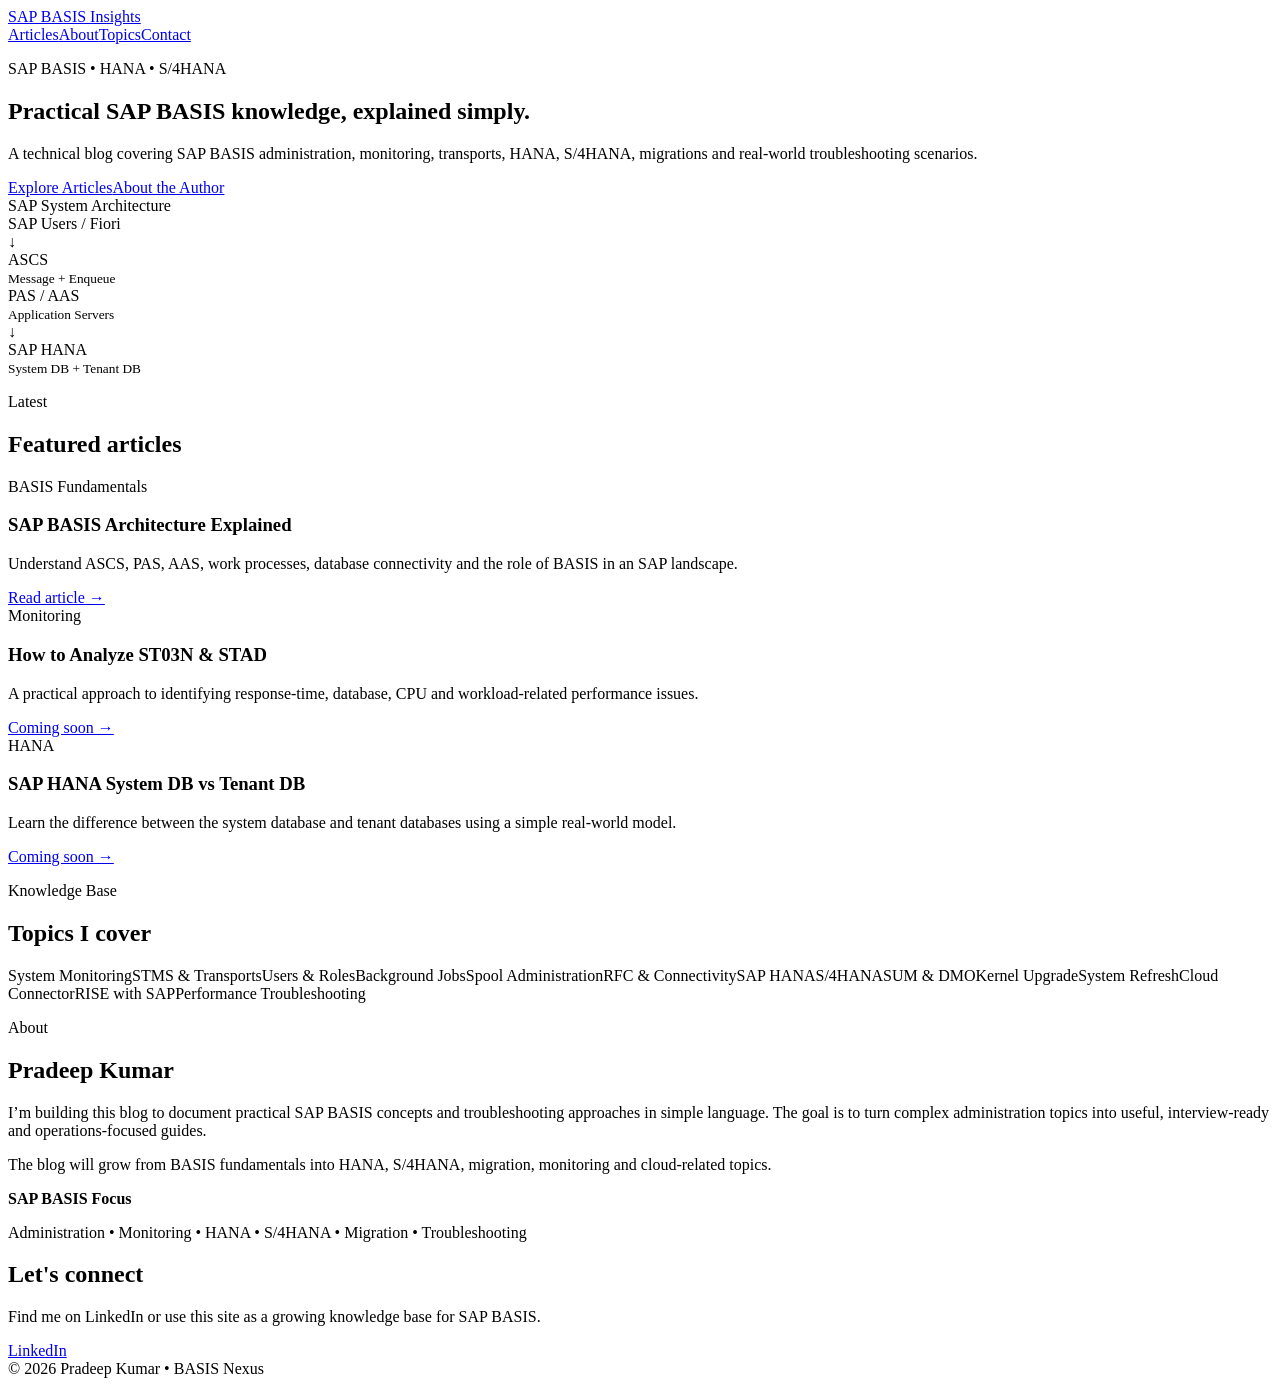
==== index.html @ 3a3b1899 "Add files via upload" ====
<!DOCTYPE html>
<html lang="en">
<head>
<meta charset="UTF-8">
<meta name="viewport" content="width=device-width, initial-scale=1.0">
<title>BASIS Nexus | Pradeep Kumar</title>
<meta name="description" content="Practical SAP BASIS, HANA and S/4HANA administration guides, troubleshooting notes and interview-focused technical articles by Pradeep Kumar.">
<link rel="stylesheet" href="assets/style.css">
</head>
<body>
<header class="nav">
  <div class="container nav-inner">
    <a class="brand" href="index.html">SAP BASIS <span>Insights</span></a>
    <nav><a href="#articles">Articles</a><a href="#about">About</a><a href="#topics">Topics</a><a href="#contact">Contact</a></nav>
  </div>
</header>

<main>
<section class="hero">
  <div class="container hero-grid">
    <div>
      <p class="eyebrow">SAP BASIS • HANA • S/4HANA</p>
      <h1>Practical SAP BASIS knowledge, explained simply.</h1>
      <p class="lead">A technical blog covering SAP BASIS administration, monitoring, transports, HANA, S/4HANA, migrations and real-world troubleshooting scenarios.</p>
      <div class="buttons"><a class="button primary" href="#articles">Explore Articles</a><a class="button secondary" href="#about">About the Author</a></div>
    </div>
    <div class="architecture-card">
      <div class="card-title">SAP System Architecture</div>
      <div class="node">SAP Users / Fiori</div><div class="arrow">↓</div>
      <div class="row"><div class="node">ASCS<br><small>Message + Enqueue</small></div><div class="node">PAS / AAS<br><small>Application Servers</small></div></div>
      <div class="arrow">↓</div><div class="node accent">SAP HANA<br><small>System DB + Tenant DB</small></div>
    </div>
  </div>
</section>

<section id="articles" class="section">
<div class="container"><p class="eyebrow">Latest</p><h2>Featured articles</h2>
<div class="cards">
<article class="article-card"><span class="tag">BASIS Fundamentals</span><h3>SAP BASIS Architecture Explained</h3><p>Understand ASCS, PAS, AAS, work processes, database connectivity and the role of BASIS in an SAP landscape.</p><a href="articles/sap-basis-architecture.html">Read article →</a></article>
<article class="article-card"><span class="tag">Monitoring</span><h3>How to Analyze ST03N & STAD</h3><p>A practical approach to identifying response-time, database, CPU and workload-related performance issues.</p><a href="#">Coming soon →</a></article>
<article class="article-card"><span class="tag">HANA</span><h3>SAP HANA System DB vs Tenant DB</h3><p>Learn the difference between the system database and tenant databases using a simple real-world model.</p><a href="#">Coming soon →</a></article>
</div></div>
</section>

<section id="topics" class="section muted"><div class="container"><p class="eyebrow">Knowledge Base</p><h2>Topics I cover</h2><div class="topics"><span>System Monitoring</span><span>STMS & Transports</span><span>Users & Roles</span><span>Background Jobs</span><span>Spool Administration</span><span>RFC & Connectivity</span><span>SAP HANA</span><span>S/4HANA</span><span>SUM & DMO</span><span>Kernel Upgrade</span><span>System Refresh</span><span>Cloud Connector</span><span>RISE with SAP</span><span>Performance Troubleshooting</span></div></div></section>

<section id="about" class="section"><div class="container about"><div><p class="eyebrow">About</p><h2>Pradeep Kumar</h2><p>I’m building this blog to document practical SAP BASIS concepts and troubleshooting approaches in simple language. The goal is to turn complex administration topics into useful, interview-ready and operations-focused guides.</p><p>The blog will grow from BASIS fundamentals into HANA, S/4HANA, migration, monitoring and cloud-related topics.</p></div><div class="profile-box"><strong>SAP BASIS Focus</strong><p>Administration • Monitoring • HANA • S/4HANA • Migration • Troubleshooting</p></div></div></section>

<section id="contact" class="section contact"><div class="container"><h2>Let's connect</h2><p>Find me on LinkedIn or use this site as a growing knowledge base for SAP BASIS.</p><a class="button primary" href="https://www.linkedin.com/" target="_blank">LinkedIn</a></div></section>
</main>
<footer><div class="container">© 2026 Pradeep Kumar • BASIS Nexus</div></footer>
</body></html>
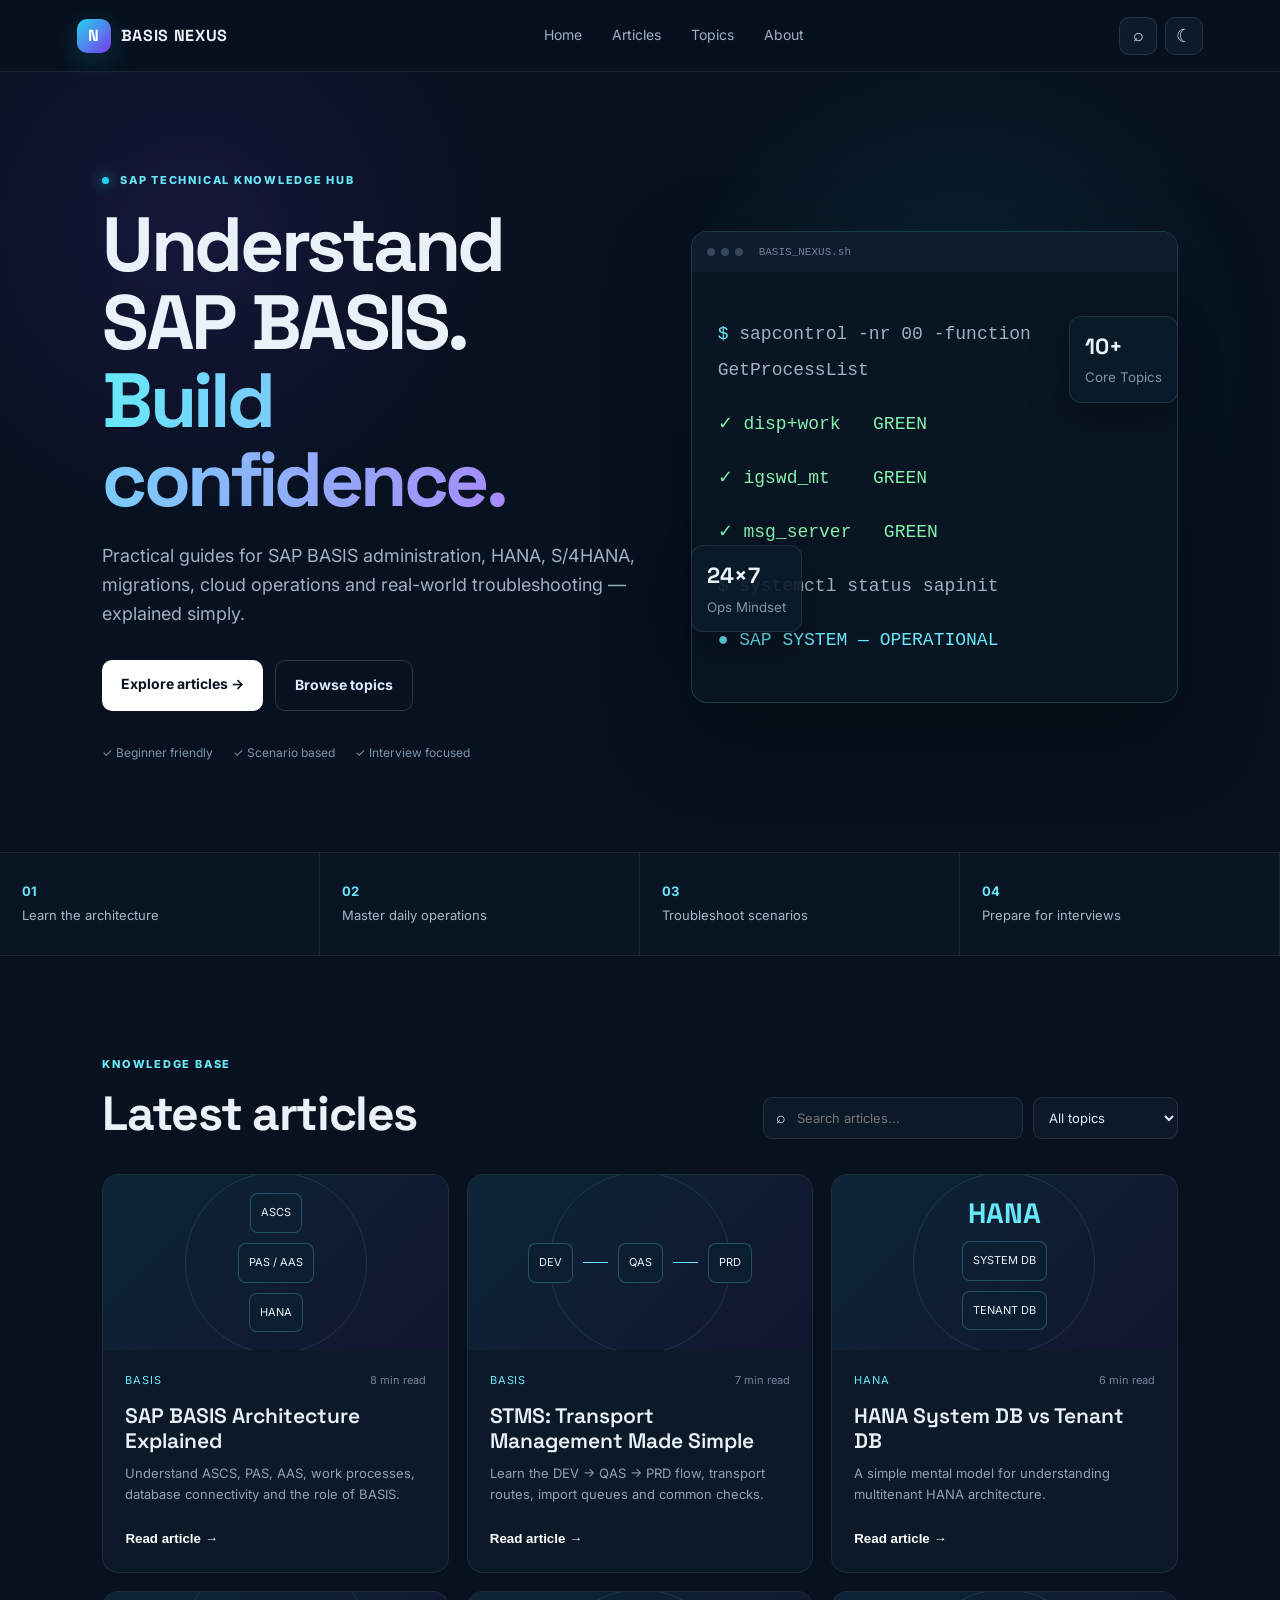
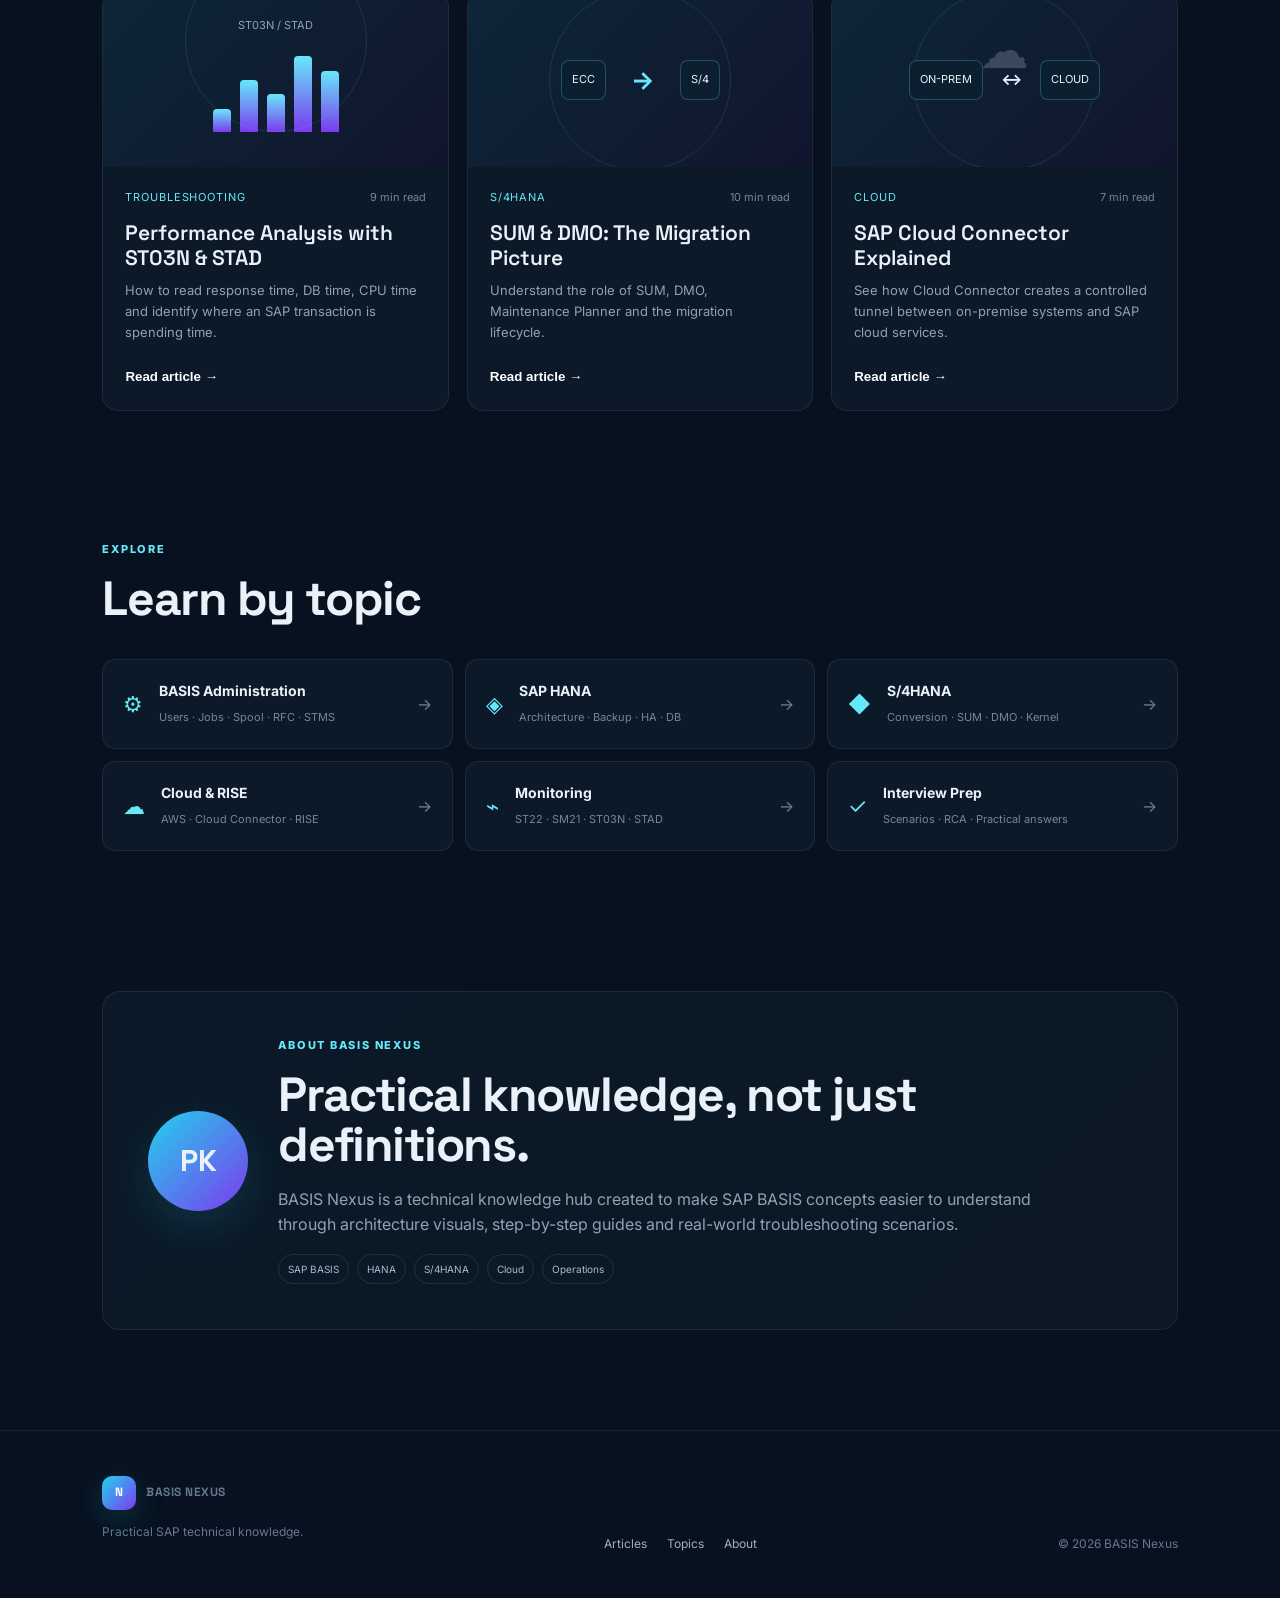
==== commit 4642683d: "Add files via upload" ====
--- a/index.html
+++ b/index.html
@@ -3,50 +3,128 @@
 <head>
 <meta charset="UTF-8">
 <meta name="viewport" content="width=device-width, initial-scale=1.0">
-<title>BASIS Nexus | Pradeep Kumar</title>
-<meta name="description" content="Practical SAP BASIS, HANA and S/4HANA administration guides, troubleshooting notes and interview-focused technical articles by Pradeep Kumar.">
-<link rel="stylesheet" href="assets/style.css">
+<meta name="description" content="BASIS Nexus — practical SAP BASIS, HANA, S/4HANA, cloud and technical operations knowledge.">
+<title>BASIS Nexus | SAP BASIS Knowledge Hub</title>
+<link rel="preconnect" href="https://fonts.googleapis.com">
+<link rel="preconnect" href="https://fonts.gstatic.com" crossorigin>
+<link href="https://fonts.googleapis.com/css2?family=Inter:wght@400;500;600;700;800&family=Space+Grotesk:wght@500;600;700&display=swap" rel="stylesheet">
+<link rel="stylesheet" href="style.css">
 </head>
 <body>
-<header class="nav">
-  <div class="container nav-inner">
-    <a class="brand" href="index.html">SAP BASIS <span>Insights</span></a>
-    <nav><a href="#articles">Articles</a><a href="#about">About</a><a href="#topics">Topics</a><a href="#contact">Contact</a></nav>
+<div class="progress" id="progress"></div>
+
+<header class="topbar">
+  <a class="brand" href="#home"><span class="brand-mark">N</span><span>BASIS <b>NEXUS</b></span></a>
+  <nav id="nav">
+    <a href="#home">Home</a><a href="#articles">Articles</a><a href="#topics">Topics</a><a href="#about">About</a>
+  </nav>
+  <div class="header-actions">
+    <button class="icon-btn" id="searchBtn" aria-label="Search">⌕</button>
+    <button class="icon-btn" id="themeBtn" aria-label="Toggle theme">☾</button>
+    <button class="menu-btn" id="menuBtn">☰</button>
   </div>
 </header>
 
-<main>
+<main id="home">
 <section class="hero">
-  <div class="container hero-grid">
-    <div>
-      <p class="eyebrow">SAP BASIS • HANA • S/4HANA</p>
-      <h1>Practical SAP BASIS knowledge, explained simply.</h1>
-      <p class="lead">A technical blog covering SAP BASIS administration, monitoring, transports, HANA, S/4HANA, migrations and real-world troubleshooting scenarios.</p>
-      <div class="buttons"><a class="button primary" href="#articles">Explore Articles</a><a class="button secondary" href="#about">About the Author</a></div>
+  <div class="hero-copy">
+    <div class="eyebrow"><span class="pulse"></span> SAP Technical Knowledge Hub</div>
+    <h1>Understand SAP BASIS.<br><span>Build confidence.</span></h1>
+    <p>Practical guides for SAP BASIS administration, HANA, S/4HANA, migrations, cloud operations and real-world troubleshooting — explained simply.</p>
+    <div class="hero-actions">
+      <a class="btn primary" href="#articles">Explore articles <span>→</span></a>
+      <a class="btn ghost" href="#topics">Browse topics</a>
     </div>
-    <div class="architecture-card">
-      <div class="card-title">SAP System Architecture</div>
-      <div class="node">SAP Users / Fiori</div><div class="arrow">↓</div>
-      <div class="row"><div class="node">ASCS<br><small>Message + Enqueue</small></div><div class="node">PAS / AAS<br><small>Application Servers</small></div></div>
-      <div class="arrow">↓</div><div class="node accent">SAP HANA<br><small>System DB + Tenant DB</small></div>
+    <div class="trust-row"><span>✓ Beginner friendly</span><span>✓ Scenario based</span><span>✓ Interview focused</span></div>
+  </div>
+  <div class="hero-visual">
+    <div class="orb"></div>
+    <div class="terminal">
+      <div class="terminal-top"><span></span><span></span><span></span><label>BASIS_NEXUS.sh</label></div>
+      <div class="terminal-body">
+        <p><i>$</i> sapcontrol -nr 00 -function GetProcessList</p>
+        <p class="ok">✓ disp+work &nbsp; GREEN</p>
+        <p class="ok">✓ igswd_mt &nbsp;&nbsp; GREEN</p>
+        <p class="ok">✓ msg_server &nbsp; GREEN</p>
+        <p><i>$</i> systemctl status sapinit</p>
+        <p class="cyan">● SAP SYSTEM — OPERATIONAL</p>
+      </div>
     </div>
+    <div class="float-card fc1"><b>10+</b><small>Core Topics</small></div>
+    <div class="float-card fc2"><b>24×7</b><small>Ops Mindset</small></div>
   </div>
 </section>
 
-<section id="articles" class="section">
-<div class="container"><p class="eyebrow">Latest</p><h2>Featured articles</h2>
-<div class="cards">
-<article class="article-card"><span class="tag">BASIS Fundamentals</span><h3>SAP BASIS Architecture Explained</h3><p>Understand ASCS, PAS, AAS, work processes, database connectivity and the role of BASIS in an SAP landscape.</p><a href="articles/sap-basis-architecture.html">Read article →</a></article>
-<article class="article-card"><span class="tag">Monitoring</span><h3>How to Analyze ST03N & STAD</h3><p>A practical approach to identifying response-time, database, CPU and workload-related performance issues.</p><a href="#">Coming soon →</a></article>
-<article class="article-card"><span class="tag">HANA</span><h3>SAP HANA System DB vs Tenant DB</h3><p>Learn the difference between the system database and tenant databases using a simple real-world model.</p><a href="#">Coming soon →</a></article>
-</div></div>
+<section class="stats">
+  <div><strong>01</strong><span>Learn the architecture</span></div>
+  <div><strong>02</strong><span>Master daily operations</span></div>
+  <div><strong>03</strong><span>Troubleshoot scenarios</span></div>
+  <div><strong>04</strong><span>Prepare for interviews</span></div>
 </section>
 
-<section id="topics" class="section muted"><div class="container"><p class="eyebrow">Knowledge Base</p><h2>Topics I cover</h2><div class="topics"><span>System Monitoring</span><span>STMS & Transports</span><span>Users & Roles</span><span>Background Jobs</span><span>Spool Administration</span><span>RFC & Connectivity</span><span>SAP HANA</span><span>S/4HANA</span><span>SUM & DMO</span><span>Kernel Upgrade</span><span>System Refresh</span><span>Cloud Connector</span><span>RISE with SAP</span><span>Performance Troubleshooting</span></div></div></section>
+<section class="section" id="articles">
+  <div class="section-head">
+    <div><div class="eyebrow">Knowledge base</div><h2>Latest articles</h2></div>
+    <div class="controls">
+      <div class="searchbox"><span>⌕</span><input id="articleSearch" placeholder="Search articles..." /></div>
+      <select id="categoryFilter"><option value="all">All topics</option><option value="BASIS">BASIS</option><option value="HANA">HANA</option><option value="S/4HANA">S/4HANA</option><option value="Cloud">Cloud</option><option value="Troubleshooting">Troubleshooting</option></select>
+    </div>
+  </div>
+  <div class="featured-grid" id="articleGrid">
+    <article class="article-card featured" data-category="BASIS" data-title="SAP BASIS Architecture Explained">
+      <div class="card-visual architecture"><span>ASCS</span><span>PAS / AAS</span><span>HANA</span></div>
+      <div class="card-body"><div class="meta"><span class="tag">BASIS</span><span>8 min read</span></div><h3>SAP BASIS Architecture Explained</h3><p>Understand ASCS, PAS, AAS, work processes, database connectivity and the role of BASIS.</p><button class="read-btn" data-article="architecture">Read article →</button></div>
+    </article>
+    <article class="article-card" data-category="BASIS" data-title="STMS Transport Management System">
+      <div class="card-visual transport"><div class="node">DEV</div><div class="line"></div><div class="node">QAS</div><div class="line"></div><div class="node">PRD</div></div>
+      <div class="card-body"><div class="meta"><span class="tag">BASIS</span><span>7 min read</span></div><h3>STMS: Transport Management Made Simple</h3><p>Learn the DEV → QAS → PRD flow, transport routes, import queues and common checks.</p><button class="read-btn" data-article="stms">Read article →</button></div>
+    </article>
+    <article class="article-card" data-category="HANA" data-title="SAP HANA System DB Tenant DB">
+      <div class="card-visual database"><div>HANA</div><small>SYSTEM DB</small><small>TENANT DB</small></div>
+      <div class="card-body"><div class="meta"><span class="tag">HANA</span><span>6 min read</span></div><h3>HANA System DB vs Tenant DB</h3><p>A simple mental model for understanding multitenant HANA architecture.</p><button class="read-btn" data-article="hana">Read article →</button></div>
+    </article>
+    <article class="article-card" data-category="Troubleshooting" data-title="ST03N STAD Performance Analysis">
+      <div class="card-visual chart"><div class="bars"><i></i><i></i><i></i><i></i><i></i></div><span>ST03N / STAD</span></div>
+      <div class="card-body"><div class="meta"><span class="tag">Troubleshooting</span><span>9 min read</span></div><h3>Performance Analysis with ST03N & STAD</h3><p>How to read response time, DB time, CPU time and identify where an SAP transaction is spending time.</p><button class="read-btn" data-article="performance">Read article →</button></div>
+    </article>
+    <article class="article-card" data-category="S/4HANA" data-title="SUM DMO S4HANA Migration">
+      <div class="card-visual migration"><span>ECC</span><b>→</b><span>S/4</span></div>
+      <div class="card-body"><div class="meta"><span class="tag">S/4HANA</span><span>10 min read</span></div><h3>SUM & DMO: The Migration Picture</h3><p>Understand the role of SUM, DMO, Maintenance Planner and the migration lifecycle.</p><button class="read-btn" data-article="migration">Read article →</button></div>
+    </article>
+    <article class="article-card" data-category="Cloud" data-title="SAP Cloud Connector">
+      <div class="card-visual cloud"><div class="cloud-icon">☁</div><span>ON-PREM</span><b>↔</b><span>CLOUD</span></div>
+      <div class="card-body"><div class="meta"><span class="tag">Cloud</span><span>7 min read</span></div><h3>SAP Cloud Connector Explained</h3><p>See how Cloud Connector creates a controlled tunnel between on-premise systems and SAP cloud services.</p><button class="read-btn" data-article="cloud">Read article →</button></div>
+    </article>
+  </div>
+  <div id="noResults" class="no-results">No articles match your search.</div>
+</section>
 
-<section id="about" class="section"><div class="container about"><div><p class="eyebrow">About</p><h2>Pradeep Kumar</h2><p>I’m building this blog to document practical SAP BASIS concepts and troubleshooting approaches in simple language. The goal is to turn complex administration topics into useful, interview-ready and operations-focused guides.</p><p>The blog will grow from BASIS fundamentals into HANA, S/4HANA, migration, monitoring and cloud-related topics.</p></div><div class="profile-box"><strong>SAP BASIS Focus</strong><p>Administration • Monitoring • HANA • S/4HANA • Migration • Troubleshooting</p></div></div></section>
+<section class="section topics-section" id="topics">
+  <div class="section-head"><div><div class="eyebrow">Explore</div><h2>Learn by topic</h2></div></div>
+  <div class="topic-grid">
+    <a href="#articles" class="topic"><span>⚙</span><div><b>BASIS Administration</b><small>Users · Jobs · Spool · RFC · STMS</small></div><em>→</em></a>
+    <a href="#articles" class="topic"><span>◈</span><div><b>SAP HANA</b><small>Architecture · Backup · HA · DB</small></div><em>→</em></a>
+    <a href="#articles" class="topic"><span>◆</span><div><b>S/4HANA</b><small>Conversion · SUM · DMO · Kernel</small></div><em>→</em></a>
+    <a href="#articles" class="topic"><span>☁</span><div><b>Cloud & RISE</b><small>AWS · Cloud Connector · RISE</small></div><em>→</em></a>
+    <a href="#articles" class="topic"><span>⌁</span><div><b>Monitoring</b><small>ST22 · SM21 · ST03N · STAD</small></div><em>→</em></a>
+    <a href="#articles" class="topic"><span>✓</span><div><b>Interview Prep</b><small>Scenarios · RCA · Practical answers</small></div><em>→</em></a>
+  </div>
+</section>
 
-<section id="contact" class="section contact"><div class="container"><h2>Let's connect</h2><p>Find me on LinkedIn or use this site as a growing knowledge base for SAP BASIS.</p><a class="button primary" href="https://www.linkedin.com/" target="_blank">LinkedIn</a></div></section>
+<section class="section about" id="about">
+  <div class="about-card">
+    <div class="about-avatar">PK</div>
+    <div><div class="eyebrow">About BASIS Nexus</div><h2>Practical knowledge, not just definitions.</h2><p>BASIS Nexus is a technical knowledge hub created to make SAP BASIS concepts easier to understand through architecture visuals, step-by-step guides and real-world troubleshooting scenarios.</p><div class="chips"><span>SAP BASIS</span><span>HANA</span><span>S/4HANA</span><span>Cloud</span><span>Operations</span></div></div>
+  </div>
+</section>
 </main>
-<footer><div class="container">© 2026 Pradeep Kumar • BASIS Nexus</div></footer>
-</body></html>
+
+<footer><div><a class="brand" href="#home"><span class="brand-mark">N</span><span>BASIS <b>NEXUS</b></span></a><p>Practical SAP technical knowledge.</p></div><div class="footer-links"><a href="#articles">Articles</a><a href="#topics">Topics</a><a href="#about">About</a></div><span>© 2026 BASIS Nexus</span></footer>
+
+<div class="modal" id="modal"><div class="modal-panel"><button class="close" id="closeModal">×</button><div id="modalContent"></div></div></div>
+
+<div class="search-overlay" id="searchOverlay"><div class="global-search"><button class="close" id="closeSearch">×</button><div class="eyebrow">Search BASIS Nexus</div><h2>What do you want to learn?</h2><input id="globalSearch" autofocus placeholder="Try: STMS, HANA, performance..." /><div id="searchResults"></div></div></div>
+
+<script src="app.js"></script>
+</body>
+</html>
--- a/style.css
+++ b/style.css
@@ -0,0 +1,3 @@
+*{box-sizing:border-box}html{scroll-behavior:smooth}body{margin:0;font-family:Inter,Arial,sans-serif;background:#07111f;color:#eaf1f8;line-height:1.6}a{text-decoration:none;color:inherit}.progress{position:fixed;top:0;left:0;height:3px;width:0;background:linear-gradient(90deg,#22d3ee,#7c3aed);z-index:1000}.topbar{height:72px;display:flex;align-items:center;justify-content:space-between;padding:0 6%;border-bottom:1px solid rgba(255,255,255,.08);background:rgba(7,17,31,.86);backdrop-filter:blur(16px);position:sticky;top:0;z-index:100}.brand{display:flex;align-items:center;gap:10px;font-family:"Space Grotesk";font-weight:700;letter-spacing:.04em}.brand-mark{width:34px;height:34px;border-radius:10px;display:grid;place-items:center;background:linear-gradient(135deg,#22d3ee,#7c3aed);color:white;font-weight:800;box-shadow:0 8px 30px rgba(34,211,238,.2)}nav{display:flex;gap:30px;color:#9fb0c3;font-size:14px}nav a:hover,.footer-links a:hover{color:#fff}.header-actions{display:flex;gap:8px}.icon-btn,.menu-btn{border:1px solid rgba(255,255,255,.1);background:#0d1a2b;color:#dbeafe;border-radius:10px;width:38px;height:38px;cursor:pointer;font-size:18px}.menu-btn{display:none}.hero{min-height:680px;padding:100px 8% 90px;display:grid;grid-template-columns:1.05fr .95fr;align-items:center;gap:50px;background:radial-gradient(circle at 75% 35%,rgba(34,211,238,.11),transparent 28%),radial-gradient(circle at 15% 20%,rgba(124,58,237,.13),transparent 25%)}.eyebrow{color:#67e8f9;text-transform:uppercase;letter-spacing:.16em;font-size:11px;font-weight:800;margin-bottom:15px}.pulse{display:inline-block;width:7px;height:7px;border-radius:50%;background:#22d3ee;box-shadow:0 0 14px #22d3ee;margin-right:7px}.hero h1{font-family:"Space Grotesk";font-size:clamp(46px,6vw,78px);line-height:1.02;letter-spacing:-.045em;margin:0 0 24px}.hero h1 span{background:linear-gradient(90deg,#67e8f9,#a78bfa);-webkit-background-clip:text;color:transparent}.hero p{max-width:650px;color:#9fb0c3;font-size:18px}.hero-actions{display:flex;gap:12px;margin:32px 0}.btn{padding:13px 19px;border-radius:10px;font-weight:700;font-size:14px}.btn.primary{background:#fff;color:#07111f}.btn.primary:hover{transform:translateY(-2px)}.btn.ghost{border:1px solid rgba(255,255,255,.15);color:#dbeafe}.trust-row{display:flex;gap:20px;flex-wrap:wrap;color:#7f93aa;font-size:12px}.hero-visual{position:relative;min-height:420px;display:grid;place-items:center}.orb{position:absolute;width:340px;height:340px;border-radius:50%;background:radial-gradient(circle,rgba(34,211,238,.18),rgba(124,58,237,.05) 55%,transparent 70%);filter:blur(4px)}.terminal{width:min(520px,100%);background:#091523;border:1px solid rgba(103,232,249,.18);border-radius:16px;box-shadow:0 30px 80px rgba(0,0,0,.4);overflow:hidden;position:relative;z-index:2}.terminal-top{height:40px;background:#0e1c2d;display:flex;align-items:center;gap:6px;padding:0 15px}.terminal-top span{width:8px;height:8px;border-radius:50%;background:#34475b}.terminal-top label{margin-left:10px;color:#6e8298;font:11px monospace}.terminal-body{padding:26px;font:13px/2 monospace;color:#9fb0c3}.terminal-body i{color:#67e8f9;font-style:normal}.terminal-body .ok{color:#86efac}.terminal-body .cyan{color:#67e8f9}.float-card{position:absolute;background:rgba(11,27,43,.9);border:1px solid rgba(255,255,255,.1);border-radius:12px;padding:12px 15px;z-index:3;box-shadow:0 15px 40px rgba(0,0,0,.3)}.float-card b{display:block;font-family:"Space Grotesk";font-size:22px}.float-card small{color:#8194a8}.fc1{top:18%;right:0}.fc2{bottom:15%;left:0}.stats{display:grid;grid-template-columns:repeat(4,1fr);border-top:1px solid rgba(255,255,255,.08);border-bottom:1px solid rgba(255,255,255,.08);background:#091522}.stats div{padding:28px 7%;border-right:1px solid rgba(255,255,255,.07)}.stats strong{display:block;color:#67e8f9;font-size:13px}.stats span{color:#a7b7c8;font-size:13px}.section{padding:100px 8%;max-width:1500px;margin:auto}.section-head{display:flex;justify-content:space-between;gap:30px;align-items:end;margin-bottom:35px}.section h2{font:700 clamp(30px,4vw,48px)/1.05 "Space Grotesk";margin:0;letter-spacing:-.03em}.controls{display:flex;gap:10px}.searchbox{display:flex;align-items:center;border:1px solid rgba(255,255,255,.1);background:#0c1929;border-radius:9px;padding:0 12px}.searchbox input,.controls select{border:0;outline:0;background:transparent;color:#dbeafe;padding:11px;font:13px Inter}.controls select{border:1px solid rgba(255,255,255,.1);border-radius:9px;background:#0c1929}.featured-grid{display:grid;grid-template-columns:repeat(3,1fr);gap:18px}.article-card{background:#0b1928;border:1px solid rgba(255,255,255,.08);border-radius:16px;overflow:hidden;transition:.25s;display:flex;flex-direction:column}.article-card:hover{transform:translateY(-5px);border-color:rgba(103,232,249,.3);box-shadow:0 20px 50px rgba(0,0,0,.2)}.card-visual{height:175px;display:flex;align-items:center;justify-content:center;gap:10px;background:linear-gradient(135deg,#0d2637,#11152e);position:relative;overflow:hidden}.card-visual:after{content:"";position:absolute;width:180px;height:180px;border:1px solid rgba(103,232,249,.12);border-radius:50%}.architecture span,.transport .node,.database small,.migration span,.cloud span{border:1px solid rgba(103,232,249,.25);background:#0b1f30;padding:10px;border-radius:8px;font-size:11px;z-index:1}.architecture{flex-direction:column}.transport .line{width:25px;height:1px;background:#67e8f9}.database{flex-direction:column}.database div{font:700 28px "Space Grotesk";color:#67e8f9}.chart{align-items:end;padding-bottom:35px}.bars{height:95px;display:flex;align-items:end;gap:9px}.bars i{display:block;width:18px;background:linear-gradient(#67e8f9,#7c3aed);border-radius:4px 4px 0 0}.bars i:nth-child(1){height:25%}.bars i:nth-child(2){height:55%}.bars i:nth-child(3){height:40%}.bars i:nth-child(4){height:80%}.bars i:nth-child(5){height:65%}.chart span{position:absolute;top:25px;font-size:11px;color:#8fa3b7}.migration{gap:25px}.migration b{font-size:25px;color:#67e8f9}.cloud{gap:18px}.cloud-icon{position:absolute;top:18px;font-size:50px;opacity:.2}.card-body{padding:22px}.meta{display:flex;justify-content:space-between;align-items:center;color:#72879c;font-size:11px}.tag{color:#67e8f9;text-transform:uppercase;letter-spacing:.08em}.card-body h3{font:600 21px/1.2 "Space Grotesk";margin:13px 0 10px}.card-body p{color:#8ea2b5;font-size:13px;margin:0 0 20px}.read-btn{background:none;border:0;padding:0;color:#fff;font-weight:700;cursor:pointer;text-align:left}.read-btn:hover{color:#67e8f9}.no-results{display:none;color:#8ea2b5;text-align:center;padding:50px}.topics-section{padding-top:30px}.topic-grid{display:grid;grid-template-columns:repeat(3,1fr);gap:12px}.topic{display:flex;align-items:center;gap:16px;background:#0b1928;border:1px solid rgba(255,255,255,.08);padding:20px;border-radius:13px;transition:.2s}.topic:hover{border-color:rgba(103,232,249,.3);transform:translateY(-2px)}.topic>span{font-size:22px;color:#67e8f9}.topic b{display:block;font-size:14px}.topic small{color:#72879c;font-size:11px}.topic em{margin-left:auto;font-style:normal;color:#6f8297}.about{padding-top:40px}.about-card{display:grid;grid-template-columns:auto 1fr;gap:30px;align-items:center;background:linear-gradient(135deg,#0b1928,#0b1724);border:1px solid rgba(255,255,255,.08);border-radius:18px;padding:45px}.about-avatar{width:100px;height:100px;border-radius:50%;display:grid;place-items:center;font:700 30px "Space Grotesk";background:linear-gradient(135deg,#22d3ee,#7c3aed);box-shadow:0 15px 45px rgba(34,211,238,.15)}.about-card p{color:#8ea2b5;max-width:800px}.chips{display:flex;gap:8px;flex-wrap:wrap}.chips span{font-size:10px;border:1px solid rgba(255,255,255,.1);padding:6px 9px;border-radius:20px;color:#a9bbcc}footer{border-top:1px solid rgba(255,255,255,.08);padding:45px 8%;display:flex;align-items:end;justify-content:space-between;color:#65798e;font-size:12px}.footer-links{display:flex;gap:20px;color:#9fb0c3}.modal,.search-overlay{display:none;position:fixed;inset:0;background:rgba(2,8,15,.82);backdrop-filter:blur(10px);z-index:500;align-items:center;justify-content:center;padding:20px}.modal.open,.search-overlay.open{display:flex}.modal-panel,.global-search{max-width:820px;width:100%;max-height:85vh;overflow:auto;background:#0b1928;border:1px solid rgba(255,255,255,.12);border-radius:18px;padding:40px;position:relative;box-shadow:0 30px 100px rgba(0,0,0,.5)}.close{position:absolute;right:18px;top:15px;background:none;border:0;color:#a8bbcd;font-size:28px;cursor:pointer}.modal-panel h2,.global-search h2{font:700 35px "Space Grotesk"}.modal-panel h3{font:600 20px "Space Grotesk";color:#67e8f9}.modal-panel p,.modal-panel li{color:#a2b3c4}.global-search input{width:100%;font-size:18px;padding:15px;border-radius:10px;border:1px solid rgba(255,255,255,.1);background:#07111f;color:white;outline:0;margin:15px 0}.result{padding:14px;border-bottom:1px solid rgba(255,255,255,.08);cursor:pointer}.result:hover{background:#102338}.result b{display:block}.result small{color:#71869a}@media(max-width:900px){nav{display:none}.menu-btn{display:block}.hero{grid-template-columns:1fr;padding-top:70px}.hero-visual{min-height:330px}.featured-grid{grid-template-columns:1fr 1fr}.topic-grid{grid-template-columns:1fr 1fr}.stats{grid-template-columns:1fr 1fr}.section-head{align-items:start;flex-direction:column}.controls{width:100%;flex-wrap:wrap}.searchbox{flex:1}}@media(max-width:600px){.topbar{padding:0 5%}.hero,.section{padding-left:5%;padding-right:5%}.featured-grid,.topic-grid{grid-template-columns:1fr}.stats{grid-template-columns:1fr}.about-card{grid-template-columns:1fr;padding:30px}footer{flex-direction:column;align-items:flex-start;gap:20px}.float-card{display:none}.hero h1{font-size:45px}}
+
+body.light{background:#f4f7fb;color:#142033}body.light .topbar{background:rgba(244,247,251,.9);border-color:#dce5ef}body.light .icon-btn,body.light .searchbox,body.light .controls select,body.light .article-card,body.light .topic,body.light .about-card{background:#fff;color:#142033;border-color:#dce5ef}body.light nav{color:#536579}body.light .hero p,body.light .card-body p,body.light .about-card p{color:#5c6d80}body.light .stats{background:#fff;border-color:#dce5ef}body.light .stats span,body.light .meta{color:#65788d}body.light .terminal{background:#101d2b}body.light footer{border-color:#dce5ef}
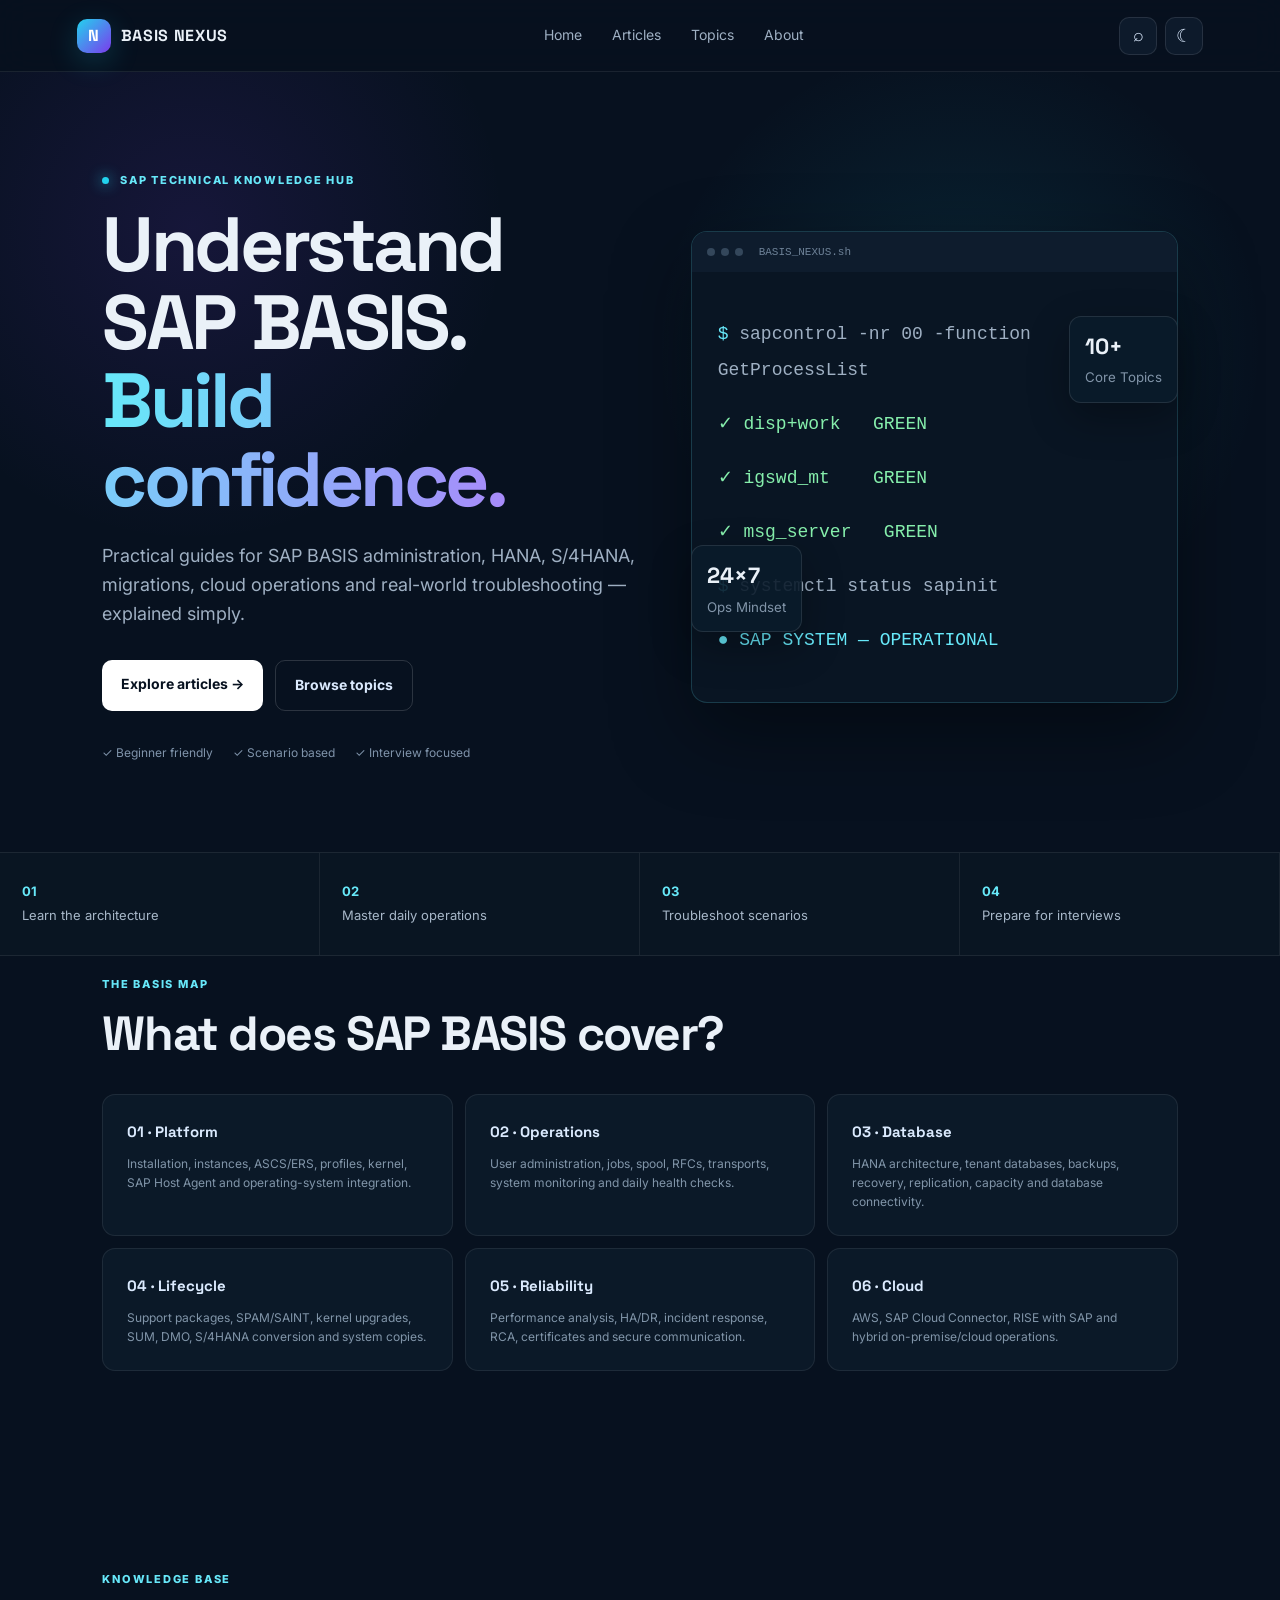
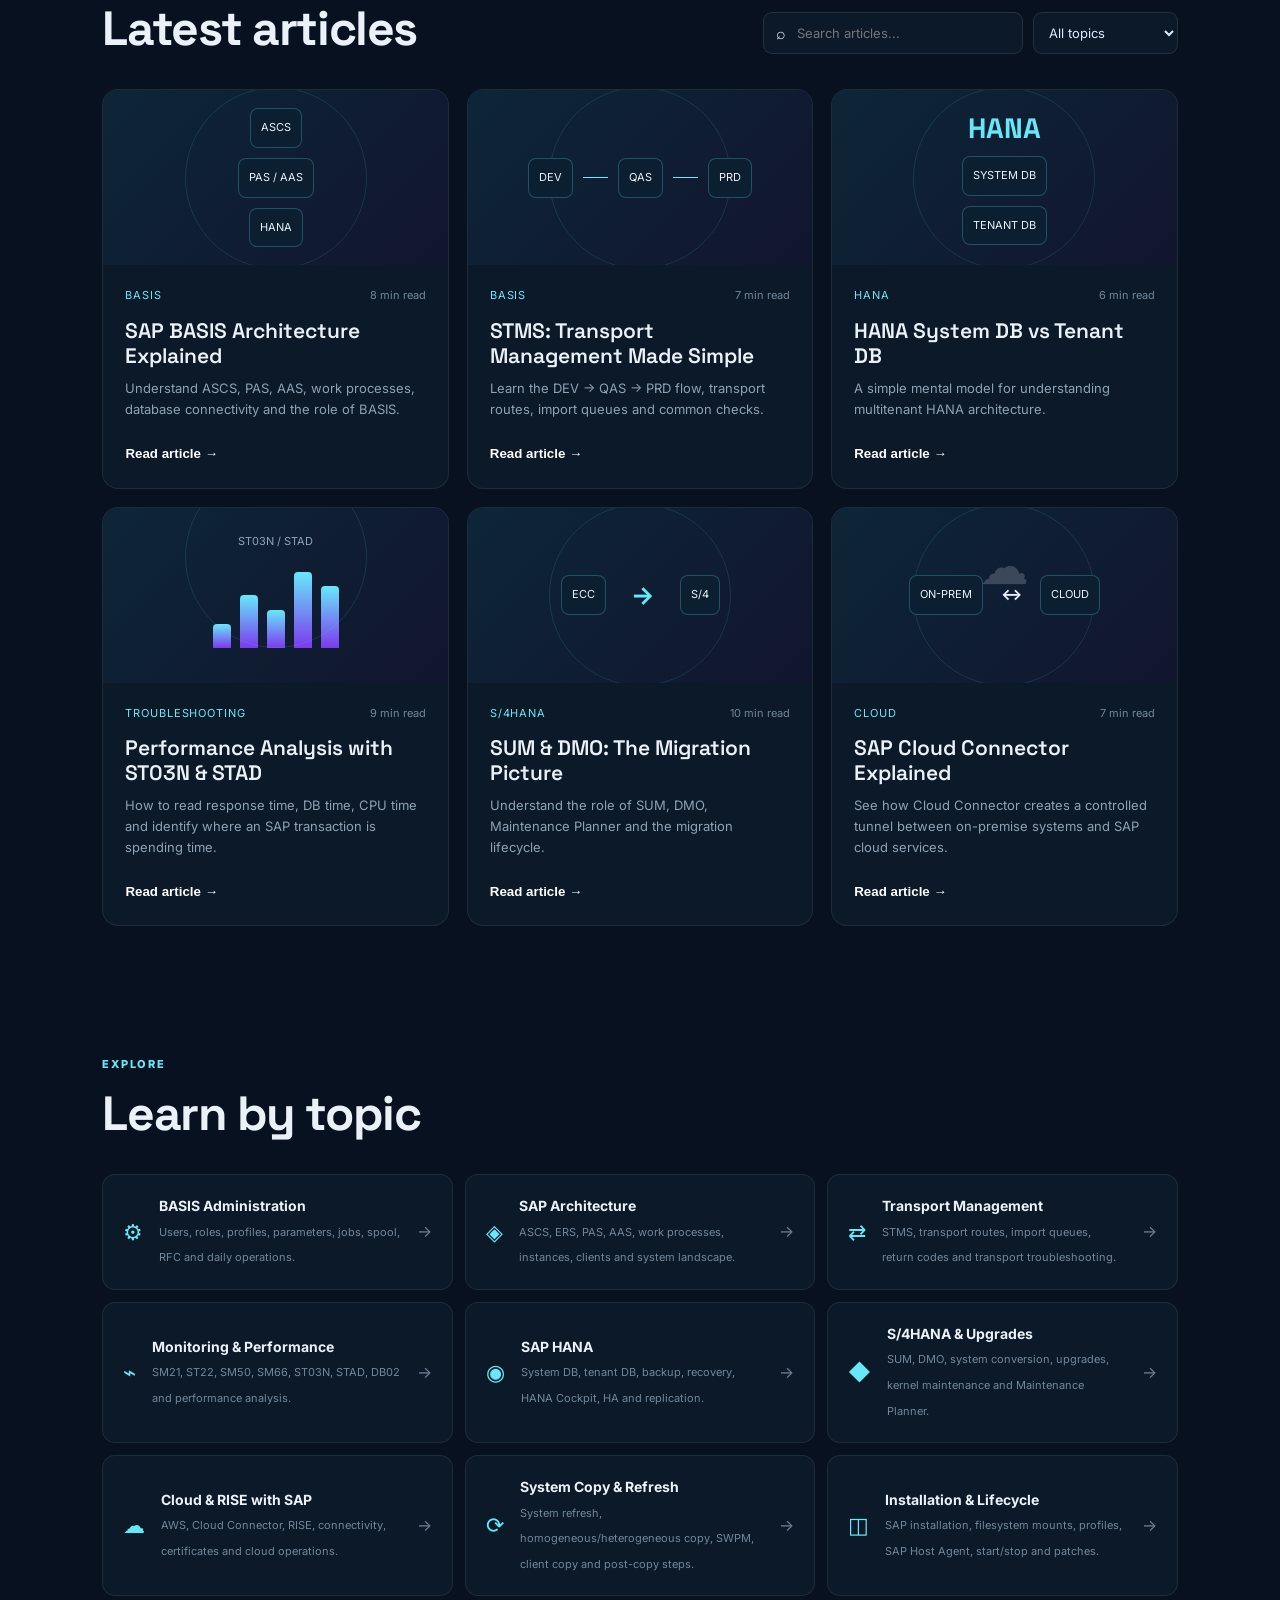
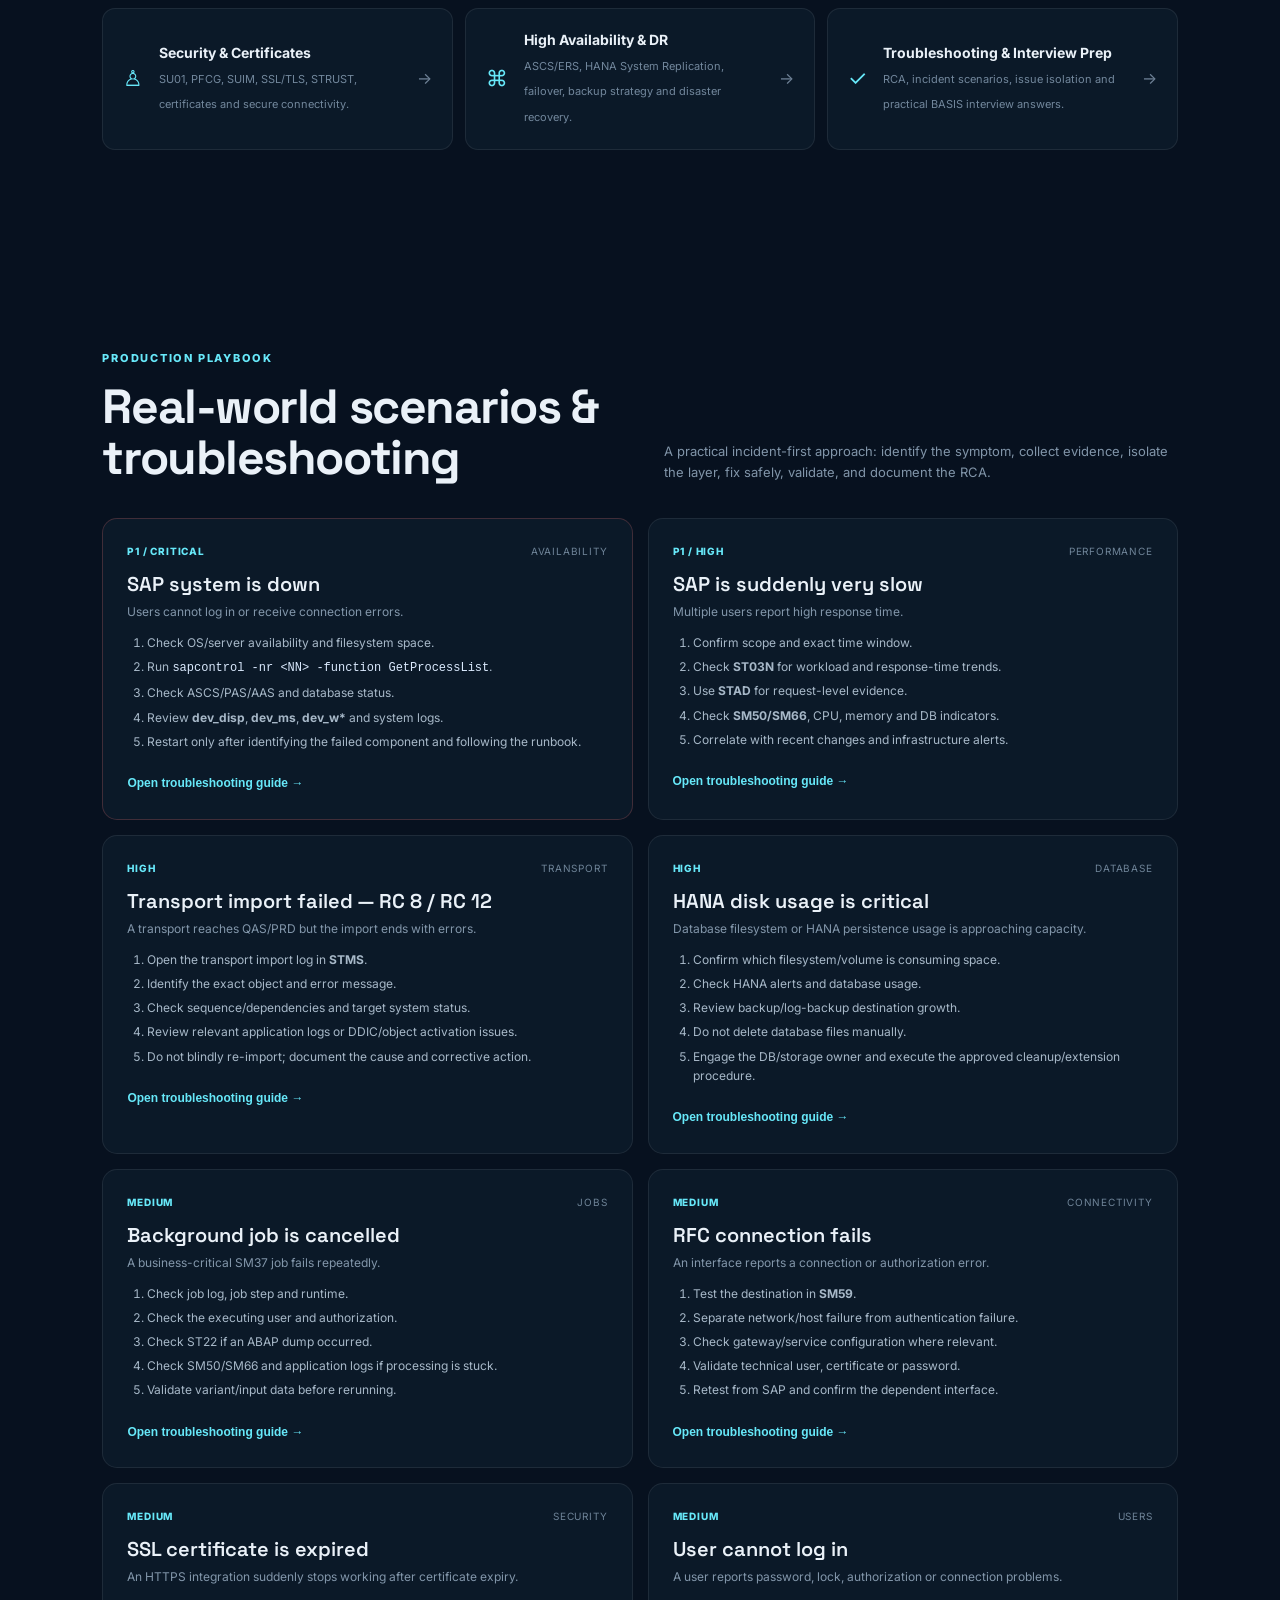
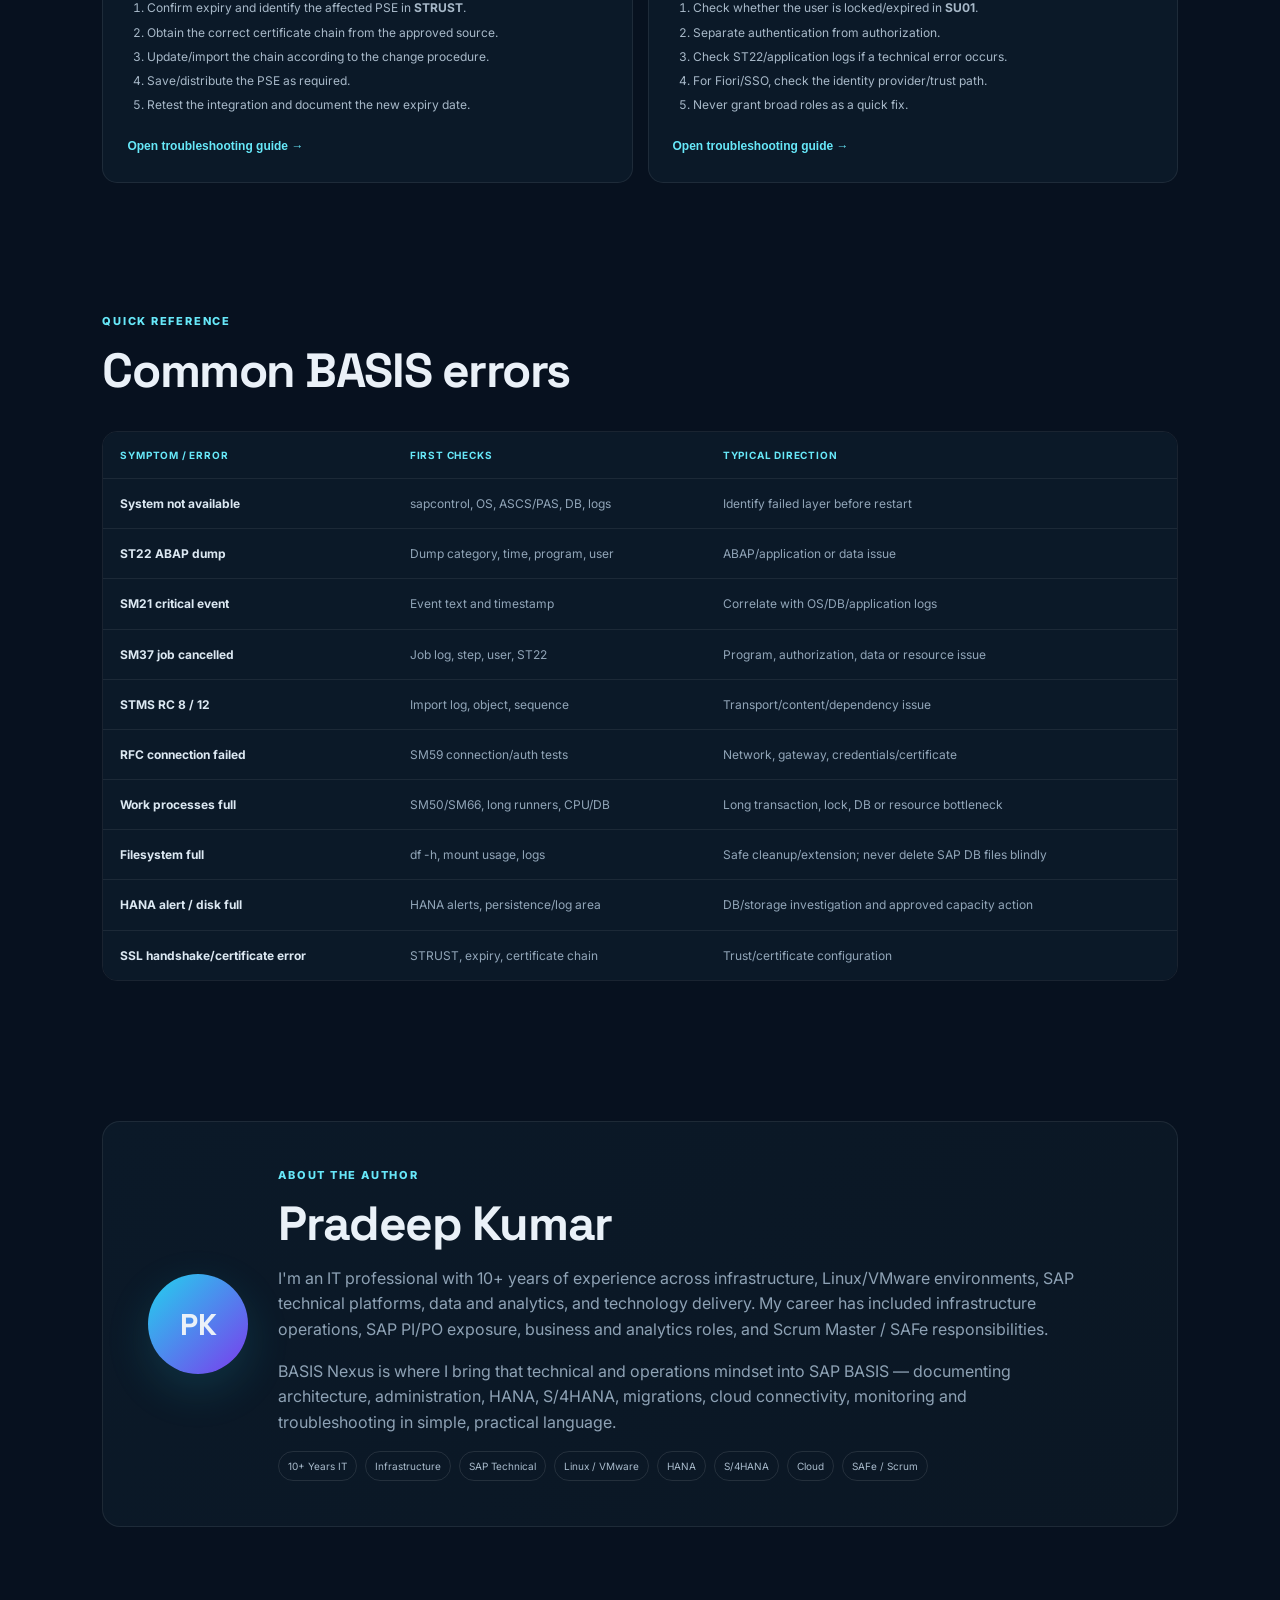
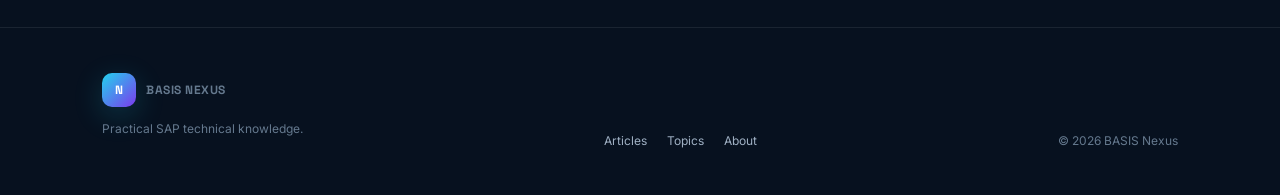
==== commit 900c2e31: "Add files via upload" ====
--- a/index.html
+++ b/index.html
@@ -62,6 +62,17 @@
   <div><strong>04</strong><span>Prepare for interviews</span></div>
 </section>
 
+<section class="section overview">
+  <div class="section-head"><div><div class="eyebrow">The BASIS map</div><h2>What does SAP BASIS cover?</h2></div></div>
+  <div class="overview-grid">
+    <div><b>01 · Platform</b><p>Installation, instances, ASCS/ERS, profiles, kernel, SAP Host Agent and operating-system integration.</p></div>
+    <div><b>02 · Operations</b><p>User administration, jobs, spool, RFCs, transports, system monitoring and daily health checks.</p></div>
+    <div><b>03 · Database</b><p>HANA architecture, tenant databases, backups, recovery, replication, capacity and database connectivity.</p></div>
+    <div><b>04 · Lifecycle</b><p>Support packages, SPAM/SAINT, kernel upgrades, SUM, DMO, S/4HANA conversion and system copies.</p></div>
+    <div><b>05 · Reliability</b><p>Performance analysis, HA/DR, incident response, RCA, certificates and secure communication.</p></div>
+    <div><b>06 · Cloud</b><p>AWS, SAP Cloud Connector, RISE with SAP and hybrid on-premise/cloud operations.</p></div>
+  </div>
+</section>
 <section class="section" id="articles">
   <div class="section-head">
     <div><div class="eyebrow">Knowledge base</div><h2>Latest articles</h2></div>
@@ -102,19 +113,126 @@
 <section class="section topics-section" id="topics">
   <div class="section-head"><div><div class="eyebrow">Explore</div><h2>Learn by topic</h2></div></div>
   <div class="topic-grid">
-    <a href="#articles" class="topic"><span>⚙</span><div><b>BASIS Administration</b><small>Users · Jobs · Spool · RFC · STMS</small></div><em>→</em></a>
-    <a href="#articles" class="topic"><span>◈</span><div><b>SAP HANA</b><small>Architecture · Backup · HA · DB</small></div><em>→</em></a>
-    <a href="#articles" class="topic"><span>◆</span><div><b>S/4HANA</b><small>Conversion · SUM · DMO · Kernel</small></div><em>→</em></a>
-    <a href="#articles" class="topic"><span>☁</span><div><b>Cloud & RISE</b><small>AWS · Cloud Connector · RISE</small></div><em>→</em></a>
-    <a href="#articles" class="topic"><span>⌁</span><div><b>Monitoring</b><small>ST22 · SM21 · ST03N · STAD</small></div><em>→</em></a>
-    <a href="#articles" class="topic"><span>✓</span><div><b>Interview Prep</b><small>Scenarios · RCA · Practical answers</small></div><em>→</em></a>
-  </div>
-</section>
-
+    <a href="#articles" class="topic"><span>⚙</span><div><b>BASIS Administration</b><small>Users, roles, profiles, parameters, jobs, spool, RFC and daily operations.</small></div><em>→</em></a>
+    <a href="#articles" class="topic"><span>◈</span><div><b>SAP Architecture</b><small>ASCS, ERS, PAS, AAS, work processes, instances, clients and system landscape.</small></div><em>→</em></a>
+    <a href="#articles" class="topic"><span>⇄</span><div><b>Transport Management</b><small>STMS, transport routes, import queues, return codes and transport troubleshooting.</small></div><em>→</em></a>
+    <a href="#articles" class="topic"><span>⌁</span><div><b>Monitoring & Performance</b><small>SM21, ST22, SM50, SM66, ST03N, STAD, DB02 and performance analysis.</small></div><em>→</em></a>
+    <a href="#articles" class="topic"><span>◉</span><div><b>SAP HANA</b><small>System DB, tenant DB, backup, recovery, HANA Cockpit, HA and replication.</small></div><em>→</em></a>
+    <a href="#articles" class="topic"><span>◆</span><div><b>S/4HANA & Upgrades</b><small>SUM, DMO, system conversion, upgrades, kernel maintenance and Maintenance Planner.</small></div><em>→</em></a>
+    <a href="#articles" class="topic"><span>☁</span><div><b>Cloud & RISE with SAP</b><small>AWS, Cloud Connector, RISE, connectivity, certificates and cloud operations.</small></div><em>→</em></a>
+    <a href="#articles" class="topic"><span>⟳</span><div><b>System Copy & Refresh</b><small>System refresh, homogeneous/heterogeneous copy, SWPM, client copy and post-copy steps.</small></div><em>→</em></a>
+    <a href="#articles" class="topic"><span>◫</span><div><b>Installation & Lifecycle</b><small>SAP installation, filesystem mounts, profiles, SAP Host Agent, start/stop and patches.</small></div><em>→</em></a>
+    <a href="#articles" class="topic"><span>♙</span><div><b>Security & Certificates</b><small>SU01, PFCG, SUIM, SSL/TLS, STRUST, certificates and secure connectivity.</small></div><em>→</em></a>
+    <a href="#articles" class="topic"><span>⌘</span><div><b>High Availability & DR</b><small>ASCS/ERS, HANA System Replication, failover, backup strategy and disaster recovery.</small></div><em>→</em></a>
+    <a href="#articles" class="topic"><span>✓</span><div><b>Troubleshooting & Interview Prep</b><small>RCA, incident scenarios, issue isolation and practical BASIS interview answers.</small></div><em>→</em></a>
+  </div>
+</section>
+
+
+<section class="section scenarios" id="scenarios">
+  <div class="section-head">
+    <div><div class="eyebrow">Production playbook</div><h2>Real-world scenarios & troubleshooting</h2></div>
+    <p class="section-intro">A practical incident-first approach: identify the symptom, collect evidence, isolate the layer, fix safely, validate, and document the RCA.</p>
+  </div>
+  <div class="scenario-grid">
+    <article class="scenario-card critical">
+      <div class="scenario-top"><span class="severity">P1 / CRITICAL</span><span>Availability</span></div>
+      <h3>SAP system is down</h3>
+      <p>Users cannot log in or receive connection errors.</p>
+      <ol><li>Check OS/server availability and filesystem space.</li><li>Run <code>sapcontrol -nr &lt;NN&gt; -function GetProcessList</code>.</li><li>Check ASCS/PAS/AAS and database status.</li><li>Review <b>dev_disp</b>, <b>dev_ms</b>, <b>dev_w*</b> and system logs.</li><li>Restart only after identifying the failed component and following the runbook.</li></ol>
+      <button class="scenario-btn" data-scenario="systemdown">Open troubleshooting guide →</button>
+    </article>
+
+    <article class="scenario-card">
+      <div class="scenario-top"><span class="severity">P1 / HIGH</span><span>Performance</span></div>
+      <h3>SAP is suddenly very slow</h3>
+      <p>Multiple users report high response time.</p>
+      <ol><li>Confirm scope and exact time window.</li><li>Check <b>ST03N</b> for workload and response-time trends.</li><li>Use <b>STAD</b> for request-level evidence.</li><li>Check <b>SM50/SM66</b>, CPU, memory and DB indicators.</li><li>Correlate with recent changes and infrastructure alerts.</li></ol>
+      <button class="scenario-btn" data-scenario="slow">Open troubleshooting guide →</button>
+    </article>
+
+    <article class="scenario-card">
+      <div class="scenario-top"><span class="severity">HIGH</span><span>Transport</span></div>
+      <h3>Transport import failed — RC 8 / RC 12</h3>
+      <p>A transport reaches QAS/PRD but the import ends with errors.</p>
+      <ol><li>Open the transport import log in <b>STMS</b>.</li><li>Identify the exact object and error message.</li><li>Check sequence/dependencies and target system status.</li><li>Review relevant application logs or DDIC/object activation issues.</li><li>Do not blindly re-import; document the cause and corrective action.</li></ol>
+      <button class="scenario-btn" data-scenario="transport">Open troubleshooting guide →</button>
+    </article>
+
+    <article class="scenario-card">
+      <div class="scenario-top"><span class="severity">HIGH</span><span>Database</span></div>
+      <h3>HANA disk usage is critical</h3>
+      <p>Database filesystem or HANA persistence usage is approaching capacity.</p>
+      <ol><li>Confirm which filesystem/volume is consuming space.</li><li>Check HANA alerts and database usage.</li><li>Review backup/log-backup destination growth.</li><li>Do not delete database files manually.</li><li>Engage the DB/storage owner and execute the approved cleanup/extension procedure.</li></ol>
+      <button class="scenario-btn" data-scenario="hanaDisk">Open troubleshooting guide →</button>
+    </article>
+
+    <article class="scenario-card">
+      <div class="scenario-top"><span class="severity">MEDIUM</span><span>Jobs</span></div>
+      <h3>Background job is cancelled</h3>
+      <p>A business-critical SM37 job fails repeatedly.</p>
+      <ol><li>Check job log, job step and runtime.</li><li>Check the executing user and authorization.</li><li>Check ST22 if an ABAP dump occurred.</li><li>Check SM50/SM66 and application logs if processing is stuck.</li><li>Validate variant/input data before rerunning.</li></ol>
+      <button class="scenario-btn" data-scenario="job">Open troubleshooting guide →</button>
+    </article>
+
+    <article class="scenario-card">
+      <div class="scenario-top"><span class="severity">MEDIUM</span><span>Connectivity</span></div>
+      <h3>RFC connection fails</h3>
+      <p>An interface reports a connection or authorization error.</p>
+      <ol><li>Test the destination in <b>SM59</b>.</li><li>Separate network/host failure from authentication failure.</li><li>Check gateway/service configuration where relevant.</li><li>Validate technical user, certificate or password.</li><li>Retest from SAP and confirm the dependent interface.</li></ol>
+      <button class="scenario-btn" data-scenario="rfc">Open troubleshooting guide →</button>
+    </article>
+
+    <article class="scenario-card">
+      <div class="scenario-top"><span class="severity">MEDIUM</span><span>Security</span></div>
+      <h3>SSL certificate is expired</h3>
+      <p>An HTTPS integration suddenly stops working after certificate expiry.</p>
+      <ol><li>Confirm expiry and identify the affected PSE in <b>STRUST</b>.</li><li>Obtain the correct certificate chain from the approved source.</li><li>Update/import the chain according to the change procedure.</li><li>Save/distribute the PSE as required.</li><li>Retest the integration and document the new expiry date.</li></ol>
+      <button class="scenario-btn" data-scenario="ssl">Open troubleshooting guide →</button>
+    </article>
+
+    <article class="scenario-card">
+      <div class="scenario-top"><span class="severity">MEDIUM</span><span>Users</span></div>
+      <h3>User cannot log in</h3>
+      <p>A user reports password, lock, authorization or connection problems.</p>
+      <ol><li>Check whether the user is locked/expired in <b>SU01</b>.</li><li>Separate authentication from authorization.</li><li>Check ST22/application logs if a technical error occurs.</li><li>For Fiori/SSO, check the identity provider/trust path.</li><li>Never grant broad roles as a quick fix.</li></ol>
+      <button class="scenario-btn" data-scenario="user">Open troubleshooting guide →</button>
+    </article>
+  </div>
+</section>
+
+<section class="section error-guide" id="errors">
+  <div class="section-head">
+    <div><div class="eyebrow">Quick reference</div><h2>Common BASIS errors</h2></div>
+  </div>
+  <div class="error-table-wrap">
+    <table class="error-table">
+      <thead><tr><th>Symptom / Error</th><th>First checks</th><th>Typical direction</th></tr></thead>
+      <tbody>
+        <tr><td><b>System not available</b></td><td>sapcontrol, OS, ASCS/PAS, DB, logs</td><td>Identify failed layer before restart</td></tr>
+        <tr><td><b>ST22 ABAP dump</b></td><td>Dump category, time, program, user</td><td>ABAP/application or data issue</td></tr>
+        <tr><td><b>SM21 critical event</b></td><td>Event text and timestamp</td><td>Correlate with OS/DB/application logs</td></tr>
+        <tr><td><b>SM37 job cancelled</b></td><td>Job log, step, user, ST22</td><td>Program, authorization, data or resource issue</td></tr>
+        <tr><td><b>STMS RC 8 / 12</b></td><td>Import log, object, sequence</td><td>Transport/content/dependency issue</td></tr>
+        <tr><td><b>RFC connection failed</b></td><td>SM59 connection/auth tests</td><td>Network, gateway, credentials/certificate</td></tr>
+        <tr><td><b>Work processes full</b></td><td>SM50/SM66, long runners, CPU/DB</td><td>Long transaction, lock, DB or resource bottleneck</td></tr>
+        <tr><td><b>Filesystem full</b></td><td>df -h, mount usage, logs</td><td>Safe cleanup/extension; never delete SAP DB files blindly</td></tr>
+        <tr><td><b>HANA alert / disk full</b></td><td>HANA alerts, persistence/log area</td><td>DB/storage investigation and approved capacity action</td></tr>
+        <tr><td><b>SSL handshake/certificate error</b></td><td>STRUST, expiry, certificate chain</td><td>Trust/certificate configuration</td></tr>
+      </tbody>
+    </table>
+  </div>
+</section>
 <section class="section about" id="about">
   <div class="about-card">
     <div class="about-avatar">PK</div>
-    <div><div class="eyebrow">About BASIS Nexus</div><h2>Practical knowledge, not just definitions.</h2><p>BASIS Nexus is a technical knowledge hub created to make SAP BASIS concepts easier to understand through architecture visuals, step-by-step guides and real-world troubleshooting scenarios.</p><div class="chips"><span>SAP BASIS</span><span>HANA</span><span>S/4HANA</span><span>Cloud</span><span>Operations</span></div></div>
+    <div>
+      <div class="eyebrow">About the author</div>
+      <h2>Pradeep Kumar</h2>
+      <p>I'm an IT professional with 10+ years of experience across infrastructure, Linux/VMware environments, SAP technical platforms, data and analytics, and technology delivery. My career has included infrastructure operations, SAP PI/PO exposure, business and analytics roles, and Scrum Master / SAFe responsibilities.</p>
+      <p>BASIS Nexus is where I bring that technical and operations mindset into SAP BASIS — documenting architecture, administration, HANA, S/4HANA, migrations, cloud connectivity, monitoring and troubleshooting in simple, practical language.</p>
+      <div class="chips"><span>10+ Years IT</span><span>Infrastructure</span><span>SAP Technical</span><span>Linux / VMware</span><span>HANA</span><span>S/4HANA</span><span>Cloud</span><span>SAFe / Scrum</span></div>
+    </div>
   </div>
 </section>
 </main>
--- a/style.css
+++ b/style.css
@@ -1,3 +1,8 @@
 *{box-sizing:border-box}html{scroll-behavior:smooth}body{margin:0;font-family:Inter,Arial,sans-serif;background:#07111f;color:#eaf1f8;line-height:1.6}a{text-decoration:none;color:inherit}.progress{position:fixed;top:0;left:0;height:3px;width:0;background:linear-gradient(90deg,#22d3ee,#7c3aed);z-index:1000}.topbar{height:72px;display:flex;align-items:center;justify-content:space-between;padding:0 6%;border-bottom:1px solid rgba(255,255,255,.08);background:rgba(7,17,31,.86);backdrop-filter:blur(16px);position:sticky;top:0;z-index:100}.brand{display:flex;align-items:center;gap:10px;font-family:"Space Grotesk";font-weight:700;letter-spacing:.04em}.brand-mark{width:34px;height:34px;border-radius:10px;display:grid;place-items:center;background:linear-gradient(135deg,#22d3ee,#7c3aed);color:white;font-weight:800;box-shadow:0 8px 30px rgba(34,211,238,.2)}nav{display:flex;gap:30px;color:#9fb0c3;font-size:14px}nav a:hover,.footer-links a:hover{color:#fff}.header-actions{display:flex;gap:8px}.icon-btn,.menu-btn{border:1px solid rgba(255,255,255,.1);background:#0d1a2b;color:#dbeafe;border-radius:10px;width:38px;height:38px;cursor:pointer;font-size:18px}.menu-btn{display:none}.hero{min-height:680px;padding:100px 8% 90px;display:grid;grid-template-columns:1.05fr .95fr;align-items:center;gap:50px;background:radial-gradient(circle at 75% 35%,rgba(34,211,238,.11),transparent 28%),radial-gradient(circle at 15% 20%,rgba(124,58,237,.13),transparent 25%)}.eyebrow{color:#67e8f9;text-transform:uppercase;letter-spacing:.16em;font-size:11px;font-weight:800;margin-bottom:15px}.pulse{display:inline-block;width:7px;height:7px;border-radius:50%;background:#22d3ee;box-shadow:0 0 14px #22d3ee;margin-right:7px}.hero h1{font-family:"Space Grotesk";font-size:clamp(46px,6vw,78px);line-height:1.02;letter-spacing:-.045em;margin:0 0 24px}.hero h1 span{background:linear-gradient(90deg,#67e8f9,#a78bfa);-webkit-background-clip:text;color:transparent}.hero p{max-width:650px;color:#9fb0c3;font-size:18px}.hero-actions{display:flex;gap:12px;margin:32px 0}.btn{padding:13px 19px;border-radius:10px;font-weight:700;font-size:14px}.btn.primary{background:#fff;color:#07111f}.btn.primary:hover{transform:translateY(-2px)}.btn.ghost{border:1px solid rgba(255,255,255,.15);color:#dbeafe}.trust-row{display:flex;gap:20px;flex-wrap:wrap;color:#7f93aa;font-size:12px}.hero-visual{position:relative;min-height:420px;display:grid;place-items:center}.orb{position:absolute;width:340px;height:340px;border-radius:50%;background:radial-gradient(circle,rgba(34,211,238,.18),rgba(124,58,237,.05) 55%,transparent 70%);filter:blur(4px)}.terminal{width:min(520px,100%);background:#091523;border:1px solid rgba(103,232,249,.18);border-radius:16px;box-shadow:0 30px 80px rgba(0,0,0,.4);overflow:hidden;position:relative;z-index:2}.terminal-top{height:40px;background:#0e1c2d;display:flex;align-items:center;gap:6px;padding:0 15px}.terminal-top span{width:8px;height:8px;border-radius:50%;background:#34475b}.terminal-top label{margin-left:10px;color:#6e8298;font:11px monospace}.terminal-body{padding:26px;font:13px/2 monospace;color:#9fb0c3}.terminal-body i{color:#67e8f9;font-style:normal}.terminal-body .ok{color:#86efac}.terminal-body .cyan{color:#67e8f9}.float-card{position:absolute;background:rgba(11,27,43,.9);border:1px solid rgba(255,255,255,.1);border-radius:12px;padding:12px 15px;z-index:3;box-shadow:0 15px 40px rgba(0,0,0,.3)}.float-card b{display:block;font-family:"Space Grotesk";font-size:22px}.float-card small{color:#8194a8}.fc1{top:18%;right:0}.fc2{bottom:15%;left:0}.stats{display:grid;grid-template-columns:repeat(4,1fr);border-top:1px solid rgba(255,255,255,.08);border-bottom:1px solid rgba(255,255,255,.08);background:#091522}.stats div{padding:28px 7%;border-right:1px solid rgba(255,255,255,.07)}.stats strong{display:block;color:#67e8f9;font-size:13px}.stats span{color:#a7b7c8;font-size:13px}.section{padding:100px 8%;max-width:1500px;margin:auto}.section-head{display:flex;justify-content:space-between;gap:30px;align-items:end;margin-bottom:35px}.section h2{font:700 clamp(30px,4vw,48px)/1.05 "Space Grotesk";margin:0;letter-spacing:-.03em}.controls{display:flex;gap:10px}.searchbox{display:flex;align-items:center;border:1px solid rgba(255,255,255,.1);background:#0c1929;border-radius:9px;padding:0 12px}.searchbox input,.controls select{border:0;outline:0;background:transparent;color:#dbeafe;padding:11px;font:13px Inter}.controls select{border:1px solid rgba(255,255,255,.1);border-radius:9px;background:#0c1929}.featured-grid{display:grid;grid-template-columns:repeat(3,1fr);gap:18px}.article-card{background:#0b1928;border:1px solid rgba(255,255,255,.08);border-radius:16px;overflow:hidden;transition:.25s;display:flex;flex-direction:column}.article-card:hover{transform:translateY(-5px);border-color:rgba(103,232,249,.3);box-shadow:0 20px 50px rgba(0,0,0,.2)}.card-visual{height:175px;display:flex;align-items:center;justify-content:center;gap:10px;background:linear-gradient(135deg,#0d2637,#11152e);position:relative;overflow:hidden}.card-visual:after{content:"";position:absolute;width:180px;height:180px;border:1px solid rgba(103,232,249,.12);border-radius:50%}.architecture span,.transport .node,.database small,.migration span,.cloud span{border:1px solid rgba(103,232,249,.25);background:#0b1f30;padding:10px;border-radius:8px;font-size:11px;z-index:1}.architecture{flex-direction:column}.transport .line{width:25px;height:1px;background:#67e8f9}.database{flex-direction:column}.database div{font:700 28px "Space Grotesk";color:#67e8f9}.chart{align-items:end;padding-bottom:35px}.bars{height:95px;display:flex;align-items:end;gap:9px}.bars i{display:block;width:18px;background:linear-gradient(#67e8f9,#7c3aed);border-radius:4px 4px 0 0}.bars i:nth-child(1){height:25%}.bars i:nth-child(2){height:55%}.bars i:nth-child(3){height:40%}.bars i:nth-child(4){height:80%}.bars i:nth-child(5){height:65%}.chart span{position:absolute;top:25px;font-size:11px;color:#8fa3b7}.migration{gap:25px}.migration b{font-size:25px;color:#67e8f9}.cloud{gap:18px}.cloud-icon{position:absolute;top:18px;font-size:50px;opacity:.2}.card-body{padding:22px}.meta{display:flex;justify-content:space-between;align-items:center;color:#72879c;font-size:11px}.tag{color:#67e8f9;text-transform:uppercase;letter-spacing:.08em}.card-body h3{font:600 21px/1.2 "Space Grotesk";margin:13px 0 10px}.card-body p{color:#8ea2b5;font-size:13px;margin:0 0 20px}.read-btn{background:none;border:0;padding:0;color:#fff;font-weight:700;cursor:pointer;text-align:left}.read-btn:hover{color:#67e8f9}.no-results{display:none;color:#8ea2b5;text-align:center;padding:50px}.topics-section{padding-top:30px}.topic-grid{display:grid;grid-template-columns:repeat(3,1fr);gap:12px}.topic{display:flex;align-items:center;gap:16px;background:#0b1928;border:1px solid rgba(255,255,255,.08);padding:20px;border-radius:13px;transition:.2s}.topic:hover{border-color:rgba(103,232,249,.3);transform:translateY(-2px)}.topic>span{font-size:22px;color:#67e8f9}.topic b{display:block;font-size:14px}.topic small{color:#72879c;font-size:11px}.topic em{margin-left:auto;font-style:normal;color:#6f8297}.about{padding-top:40px}.about-card{display:grid;grid-template-columns:auto 1fr;gap:30px;align-items:center;background:linear-gradient(135deg,#0b1928,#0b1724);border:1px solid rgba(255,255,255,.08);border-radius:18px;padding:45px}.about-avatar{width:100px;height:100px;border-radius:50%;display:grid;place-items:center;font:700 30px "Space Grotesk";background:linear-gradient(135deg,#22d3ee,#7c3aed);box-shadow:0 15px 45px rgba(34,211,238,.15)}.about-card p{color:#8ea2b5;max-width:800px}.chips{display:flex;gap:8px;flex-wrap:wrap}.chips span{font-size:10px;border:1px solid rgba(255,255,255,.1);padding:6px 9px;border-radius:20px;color:#a9bbcc}footer{border-top:1px solid rgba(255,255,255,.08);padding:45px 8%;display:flex;align-items:end;justify-content:space-between;color:#65798e;font-size:12px}.footer-links{display:flex;gap:20px;color:#9fb0c3}.modal,.search-overlay{display:none;position:fixed;inset:0;background:rgba(2,8,15,.82);backdrop-filter:blur(10px);z-index:500;align-items:center;justify-content:center;padding:20px}.modal.open,.search-overlay.open{display:flex}.modal-panel,.global-search{max-width:820px;width:100%;max-height:85vh;overflow:auto;background:#0b1928;border:1px solid rgba(255,255,255,.12);border-radius:18px;padding:40px;position:relative;box-shadow:0 30px 100px rgba(0,0,0,.5)}.close{position:absolute;right:18px;top:15px;background:none;border:0;color:#a8bbcd;font-size:28px;cursor:pointer}.modal-panel h2,.global-search h2{font:700 35px "Space Grotesk"}.modal-panel h3{font:600 20px "Space Grotesk";color:#67e8f9}.modal-panel p,.modal-panel li{color:#a2b3c4}.global-search input{width:100%;font-size:18px;padding:15px;border-radius:10px;border:1px solid rgba(255,255,255,.1);background:#07111f;color:white;outline:0;margin:15px 0}.result{padding:14px;border-bottom:1px solid rgba(255,255,255,.08);cursor:pointer}.result:hover{background:#102338}.result b{display:block}.result small{color:#71869a}@media(max-width:900px){nav{display:none}.menu-btn{display:block}.hero{grid-template-columns:1fr;padding-top:70px}.hero-visual{min-height:330px}.featured-grid{grid-template-columns:1fr 1fr}.topic-grid{grid-template-columns:1fr 1fr}.stats{grid-template-columns:1fr 1fr}.section-head{align-items:start;flex-direction:column}.controls{width:100%;flex-wrap:wrap}.searchbox{flex:1}}@media(max-width:600px){.topbar{padding:0 5%}.hero,.section{padding-left:5%;padding-right:5%}.featured-grid,.topic-grid{grid-template-columns:1fr}.stats{grid-template-columns:1fr}.about-card{grid-template-columns:1fr;padding:30px}footer{flex-direction:column;align-items:flex-start;gap:20px}.float-card{display:none}.hero h1{font-size:45px}}
 
 body.light{background:#f4f7fb;color:#142033}body.light .topbar{background:rgba(244,247,251,.9);border-color:#dce5ef}body.light .icon-btn,body.light .searchbox,body.light .controls select,body.light .article-card,body.light .topic,body.light .about-card{background:#fff;color:#142033;border-color:#dce5ef}body.light nav{color:#536579}body.light .hero p,body.light .card-body p,body.light .about-card p{color:#5c6d80}body.light .stats{background:#fff;border-color:#dce5ef}body.light .stats span,body.light .meta{color:#65788d}body.light .terminal{background:#101d2b}body.light footer{border-color:#dce5ef}
+
+.overview{padding-top:20px}.overview-grid{display:grid;grid-template-columns:repeat(3,1fr);gap:12px}.overview-grid>div{padding:24px;background:#0b1928;border:1px solid rgba(255,255,255,.08);border-radius:13px}.overview-grid b{font-family:"Space Grotesk";font-size:15px;color:#dbeafe}.overview-grid p{margin:9px 0 0;color:#8195a9;font-size:12px}@media(max-width:900px){.overview-grid{grid-template-columns:1fr 1fr}}@media(max-width:600px){.overview-grid{grid-template-columns:1fr}}
+body.light .overview-grid>div{background:#fff;border-color:#dce5ef}
+
+.section-intro{max-width:620px;color:#8195a9;font-size:13px;margin:0}.scenario-grid{display:grid;grid-template-columns:repeat(2,1fr);gap:15px}.scenario-card{background:#0b1928;border:1px solid rgba(255,255,255,.08);border-radius:15px;padding:24px;transition:.22s}.scenario-card:hover{transform:translateY(-3px);border-color:rgba(103,232,249,.25)}.scenario-card.critical{border-color:rgba(248,113,113,.22)}.scenario-top{display:flex;justify-content:space-between;color:#6f8498;font-size:10px;text-transform:uppercase;letter-spacing:.08em}.severity{color:#67e8f9;font-weight:800}.scenario-card h3{font:600 20px "Space Grotesk";margin:12px 0 5px}.scenario-card p{color:#8296aa;font-size:12px;margin:0 0 12px}.scenario-card ol{margin:0 0 18px;padding-left:20px;color:#a7b8c8;font-size:12px}.scenario-card li{margin:5px 0}.scenario-btn{border:0;background:transparent;color:#67e8f9;font-weight:700;cursor:pointer;padding:0;font-size:12px}.scenario-btn:hover{text-decoration:underline}.scenario-card code{font-family:monospace;color:#dbeafe}.error-table-wrap{overflow:auto;border:1px solid rgba(255,255,255,.08);border-radius:15px}.error-table{width:100%;border-collapse:collapse;min-width:720px;background:#0b1928}.error-table th,.error-table td{padding:15px 17px;text-align:left;border-bottom:1px solid rgba(255,255,255,.07);font-size:12px}.error-table th{color:#67e8f9;text-transform:uppercase;letter-spacing:.08em;font-size:10px}.error-table td{color:#91a5b8}.error-table td:first-child{color:#dce8f2}.error-table tr:last-child td{border-bottom:0}.error-guide{padding-top:30px}@media(max-width:900px){.scenario-grid{grid-template-columns:1fr}}body.light .scenario-card,body.light .error-table{background:#fff;border-color:#dce5ef}body.light .scenario-card p,body.light .scenario-card ol,.light .error-table td{color:#5f7184}
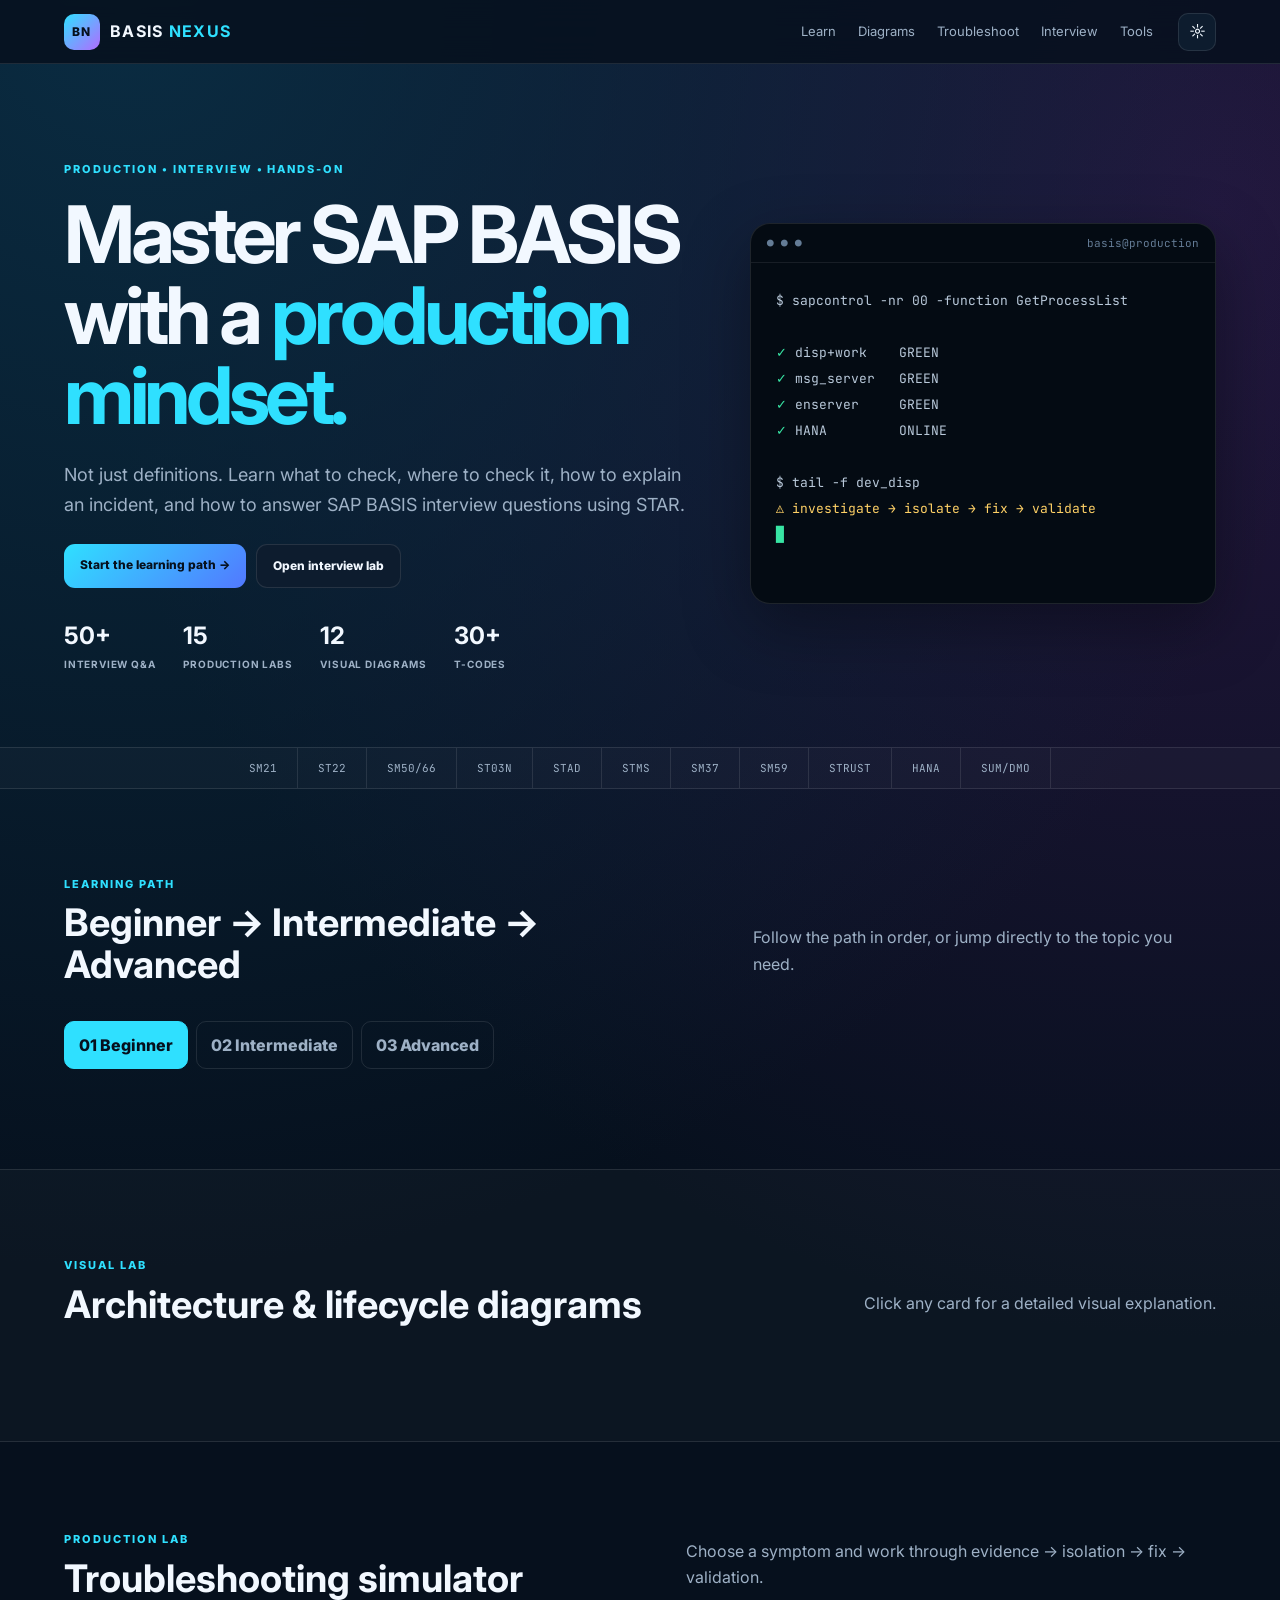
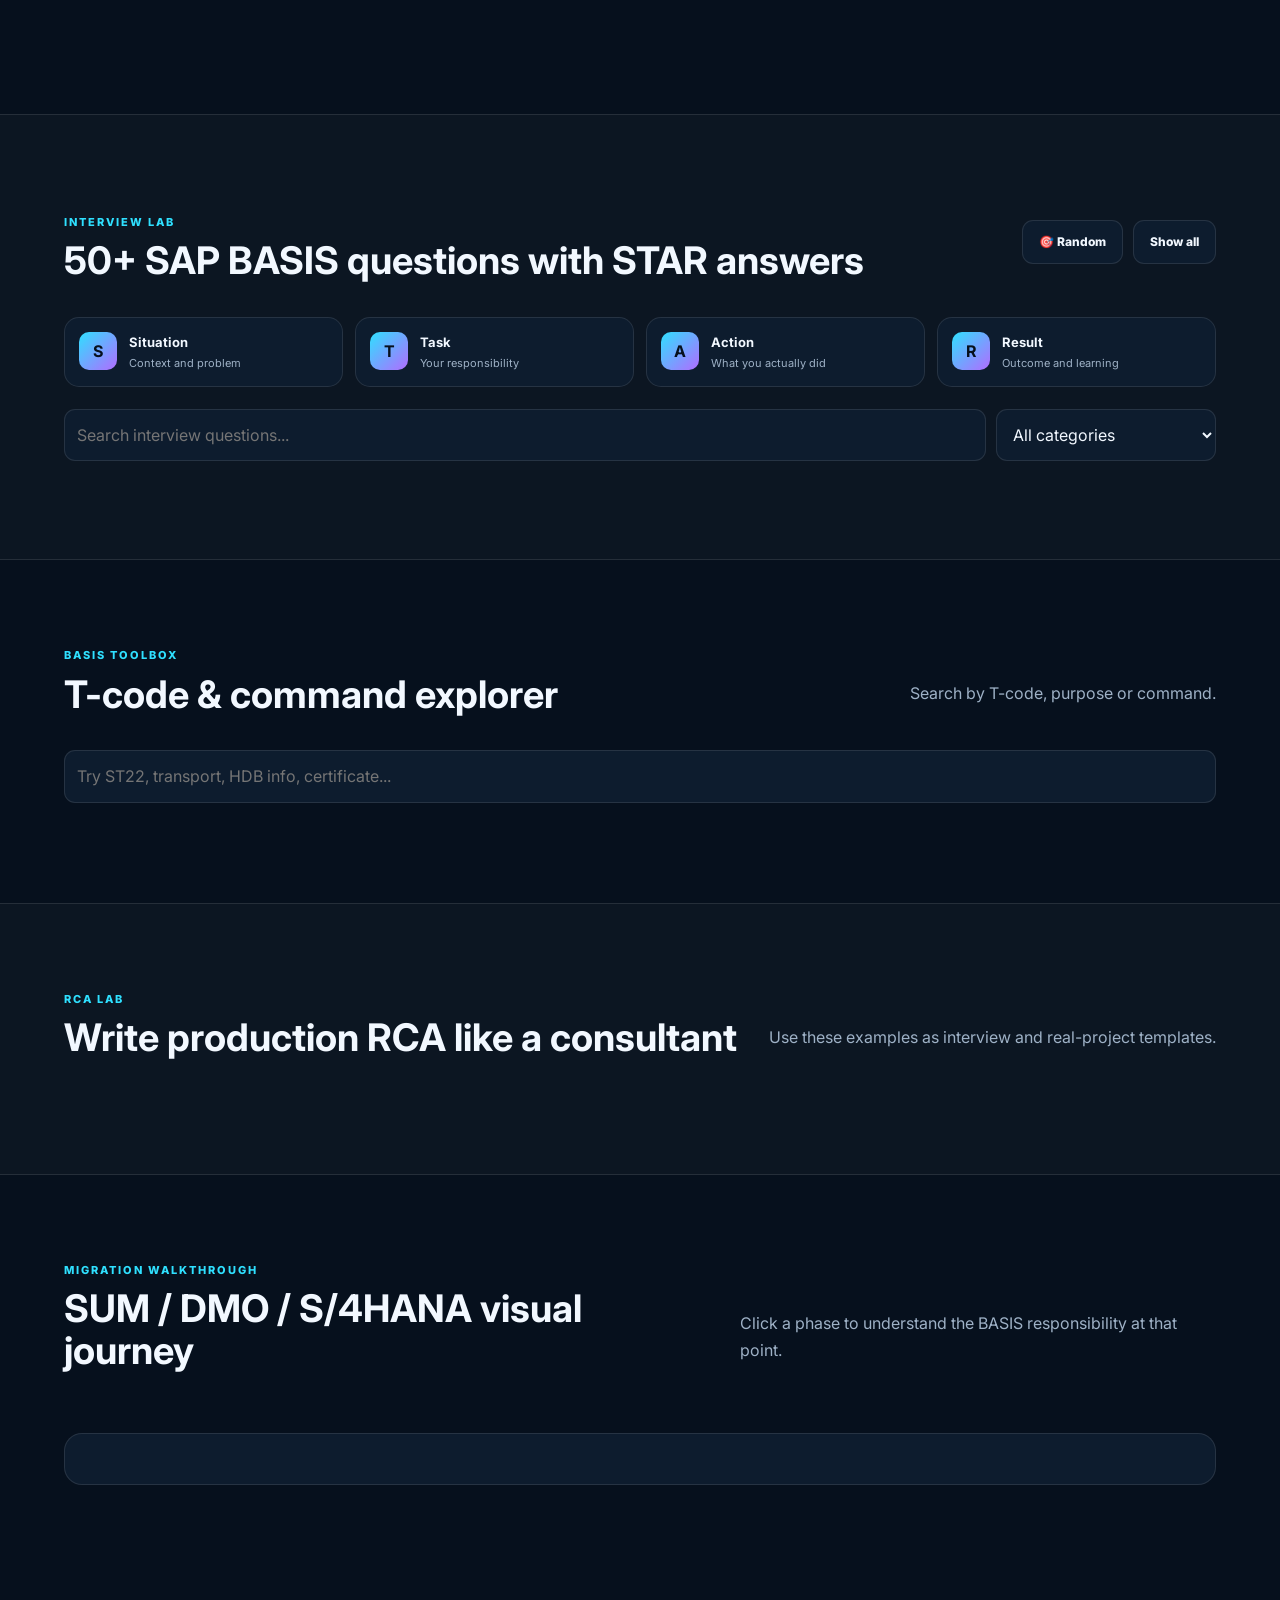
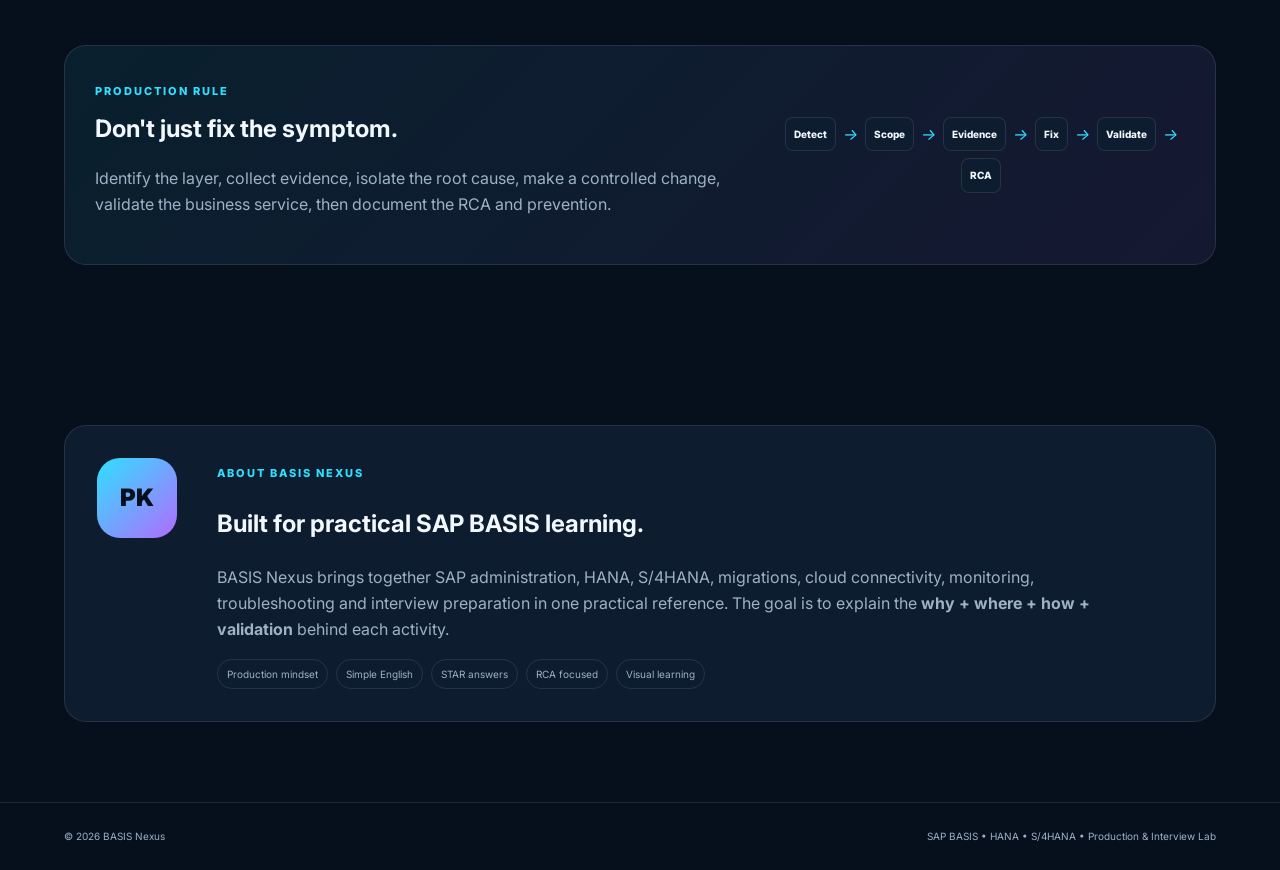
==== commit 32dc1159: "Add files via upload" ====
--- a/index.html
+++ b/index.html
@@ -1,248 +1,34 @@
-<!DOCTYPE html>
-<html lang="en">
-<head>
-<meta charset="UTF-8">
-<meta name="viewport" content="width=device-width, initial-scale=1.0">
-<meta name="description" content="BASIS Nexus — practical SAP BASIS, HANA, S/4HANA, cloud and technical operations knowledge.">
-<title>BASIS Nexus | SAP BASIS Knowledge Hub</title>
-<link rel="preconnect" href="https://fonts.googleapis.com">
-<link rel="preconnect" href="https://fonts.gstatic.com" crossorigin>
-<link href="https://fonts.googleapis.com/css2?family=Inter:wght@400;500;600;700;800&family=Space+Grotesk:wght@500;600;700&display=swap" rel="stylesheet">
-<link rel="stylesheet" href="style.css">
-</head>
-<body>
-<div class="progress" id="progress"></div>
+<!doctype html><html lang="en"><head><meta charset="utf-8"><meta name="viewport" content="width=device-width,initial-scale=1"><title>BASIS Nexus | SAP BASIS Interview & Production Lab</title><meta name="description" content="BASIS Nexus - SAP BASIS learning, production troubleshooting, STAR interviews, T-code explorer, RCA lab and SUM/DMO walkthroughs."><link rel="stylesheet" href="style.css"></head><body>
+<div class="progress"><i id="progress"></i></div>
+<header><a class="logo" href="#home"><span>BN</span><b>BASIS <em>NEXUS</em></b></a><nav><a href="#levels">Learn</a><a href="#diagrams">Diagrams</a><a href="#troubleshoot">Troubleshoot</a><a href="#interview">Interview</a><a href="#tools">Tools</a></nav><button id="theme">☼</button><button id="menu">☰</button></header>
+<main id="home">
+<section class="hero"><div class="hero-copy"><label>PRODUCTION • INTERVIEW • HANDS-ON</label><h1>Master SAP BASIS with a <span>production mindset.</span></h1><p>Not just definitions. Learn what to check, where to check it, how to explain an incident, and how to answer SAP BASIS interview questions using STAR.</p><div class="actions"><a class="btn primary" href="#levels">Start the learning path →</a><a class="btn" href="#interview">Open interview lab</a></div><div class="hero-stats"><b>50+ <small>Interview Q&A</small></b><b>15 <small>Production labs</small></b><b>12 <small>Visual diagrams</small></b><b>30+ <small>T-codes</small></b></div></div><div class="hero-console"><div class="dots">● ● ● <span>basis@production</span></div><pre>$ sapcontrol -nr 00 -function GetProcessList
 
-<header class="topbar">
-  <a class="brand" href="#home"><span class="brand-mark">N</span><span>BASIS <b>NEXUS</b></span></a>
-  <nav id="nav">
-    <a href="#home">Home</a><a href="#articles">Articles</a><a href="#topics">Topics</a><a href="#about">About</a>
-  </nav>
-  <div class="header-actions">
-    <button class="icon-btn" id="searchBtn" aria-label="Search">⌕</button>
-    <button class="icon-btn" id="themeBtn" aria-label="Toggle theme">☾</button>
-    <button class="menu-btn" id="menuBtn">☰</button>
-  </div>
-</header>
+<span>✓</span> disp+work    GREEN
+<span>✓</span> msg_server   GREEN
+<span>✓</span> enserver     GREEN
+<span>✓</span> HANA         ONLINE
 
-<main id="home">
-<section class="hero">
-  <div class="hero-copy">
-    <div class="eyebrow"><span class="pulse"></span> SAP Technical Knowledge Hub</div>
-    <h1>Understand SAP BASIS.<br><span>Build confidence.</span></h1>
-    <p>Practical guides for SAP BASIS administration, HANA, S/4HANA, migrations, cloud operations and real-world troubleshooting — explained simply.</p>
-    <div class="hero-actions">
-      <a class="btn primary" href="#articles">Explore articles <span>→</span></a>
-      <a class="btn ghost" href="#topics">Browse topics</a>
-    </div>
-    <div class="trust-row"><span>✓ Beginner friendly</span><span>✓ Scenario based</span><span>✓ Interview focused</span></div>
-  </div>
-  <div class="hero-visual">
-    <div class="orb"></div>
-    <div class="terminal">
-      <div class="terminal-top"><span></span><span></span><span></span><label>BASIS_NEXUS.sh</label></div>
-      <div class="terminal-body">
-        <p><i>$</i> sapcontrol -nr 00 -function GetProcessList</p>
-        <p class="ok">✓ disp+work &nbsp; GREEN</p>
-        <p class="ok">✓ igswd_mt &nbsp;&nbsp; GREEN</p>
-        <p class="ok">✓ msg_server &nbsp; GREEN</p>
-        <p><i>$</i> systemctl status sapinit</p>
-        <p class="cyan">● SAP SYSTEM — OPERATIONAL</p>
-      </div>
-    </div>
-    <div class="float-card fc1"><b>10+</b><small>Core Topics</small></div>
-    <div class="float-card fc2"><b>24×7</b><small>Ops Mindset</small></div>
-  </div>
-</section>
+$ tail -f dev_disp
+<span class="warn">⚠ investigate → isolate → fix → validate</span>
+<span class="cursor">█</span></pre></div></section>
+<section class="ribbon"><b>SM21</b><b>ST22</b><b>SM50/66</b><b>ST03N</b><b>STAD</b><b>STMS</b><b>SM37</b><b>SM59</b><b>STRUST</b><b>HANA</b><b>SUM/DMO</b></section>
 
-<section class="stats">
-  <div><strong>01</strong><span>Learn the architecture</span></div>
-  <div><strong>02</strong><span>Master daily operations</span></div>
-  <div><strong>03</strong><span>Troubleshoot scenarios</span></div>
-  <div><strong>04</strong><span>Prepare for interviews</span></div>
-</section>
+<section id="levels" class="section"><div class="head"><div><label>LEARNING PATH</label><h2>Beginner → Intermediate → Advanced</h2></div><p>Follow the path in order, or jump directly to the topic you need.</p></div><div class="level-tabs"><button class="active" data-level="beginner">01 Beginner</button><button data-level="intermediate">02 Intermediate</button><button data-level="advanced">03 Advanced</button></div><div id="levelCards" class="level-grid"></div></section>
 
-<section class="section overview">
-  <div class="section-head"><div><div class="eyebrow">The BASIS map</div><h2>What does SAP BASIS cover?</h2></div></div>
-  <div class="overview-grid">
-    <div><b>01 · Platform</b><p>Installation, instances, ASCS/ERS, profiles, kernel, SAP Host Agent and operating-system integration.</p></div>
-    <div><b>02 · Operations</b><p>User administration, jobs, spool, RFCs, transports, system monitoring and daily health checks.</p></div>
-    <div><b>03 · Database</b><p>HANA architecture, tenant databases, backups, recovery, replication, capacity and database connectivity.</p></div>
-    <div><b>04 · Lifecycle</b><p>Support packages, SPAM/SAINT, kernel upgrades, SUM, DMO, S/4HANA conversion and system copies.</p></div>
-    <div><b>05 · Reliability</b><p>Performance analysis, HA/DR, incident response, RCA, certificates and secure communication.</p></div>
-    <div><b>06 · Cloud</b><p>AWS, SAP Cloud Connector, RISE with SAP and hybrid on-premise/cloud operations.</p></div>
-  </div>
-</section>
-<section class="section" id="articles">
-  <div class="section-head">
-    <div><div class="eyebrow">Knowledge base</div><h2>Latest articles</h2></div>
-    <div class="controls">
-      <div class="searchbox"><span>⌕</span><input id="articleSearch" placeholder="Search articles..." /></div>
-      <select id="categoryFilter"><option value="all">All topics</option><option value="BASIS">BASIS</option><option value="HANA">HANA</option><option value="S/4HANA">S/4HANA</option><option value="Cloud">Cloud</option><option value="Troubleshooting">Troubleshooting</option></select>
-    </div>
-  </div>
-  <div class="featured-grid" id="articleGrid">
-    <article class="article-card featured" data-category="BASIS" data-title="SAP BASIS Architecture Explained">
-      <div class="card-visual architecture"><span>ASCS</span><span>PAS / AAS</span><span>HANA</span></div>
-      <div class="card-body"><div class="meta"><span class="tag">BASIS</span><span>8 min read</span></div><h3>SAP BASIS Architecture Explained</h3><p>Understand ASCS, PAS, AAS, work processes, database connectivity and the role of BASIS.</p><button class="read-btn" data-article="architecture">Read article →</button></div>
-    </article>
-    <article class="article-card" data-category="BASIS" data-title="STMS Transport Management System">
-      <div class="card-visual transport"><div class="node">DEV</div><div class="line"></div><div class="node">QAS</div><div class="line"></div><div class="node">PRD</div></div>
-      <div class="card-body"><div class="meta"><span class="tag">BASIS</span><span>7 min read</span></div><h3>STMS: Transport Management Made Simple</h3><p>Learn the DEV → QAS → PRD flow, transport routes, import queues and common checks.</p><button class="read-btn" data-article="stms">Read article →</button></div>
-    </article>
-    <article class="article-card" data-category="HANA" data-title="SAP HANA System DB Tenant DB">
-      <div class="card-visual database"><div>HANA</div><small>SYSTEM DB</small><small>TENANT DB</small></div>
-      <div class="card-body"><div class="meta"><span class="tag">HANA</span><span>6 min read</span></div><h3>HANA System DB vs Tenant DB</h3><p>A simple mental model for understanding multitenant HANA architecture.</p><button class="read-btn" data-article="hana">Read article →</button></div>
-    </article>
-    <article class="article-card" data-category="Troubleshooting" data-title="ST03N STAD Performance Analysis">
-      <div class="card-visual chart"><div class="bars"><i></i><i></i><i></i><i></i><i></i></div><span>ST03N / STAD</span></div>
-      <div class="card-body"><div class="meta"><span class="tag">Troubleshooting</span><span>9 min read</span></div><h3>Performance Analysis with ST03N & STAD</h3><p>How to read response time, DB time, CPU time and identify where an SAP transaction is spending time.</p><button class="read-btn" data-article="performance">Read article →</button></div>
-    </article>
-    <article class="article-card" data-category="S/4HANA" data-title="SUM DMO S4HANA Migration">
-      <div class="card-visual migration"><span>ECC</span><b>→</b><span>S/4</span></div>
-      <div class="card-body"><div class="meta"><span class="tag">S/4HANA</span><span>10 min read</span></div><h3>SUM & DMO: The Migration Picture</h3><p>Understand the role of SUM, DMO, Maintenance Planner and the migration lifecycle.</p><button class="read-btn" data-article="migration">Read article →</button></div>
-    </article>
-    <article class="article-card" data-category="Cloud" data-title="SAP Cloud Connector">
-      <div class="card-visual cloud"><div class="cloud-icon">☁</div><span>ON-PREM</span><b>↔</b><span>CLOUD</span></div>
-      <div class="card-body"><div class="meta"><span class="tag">Cloud</span><span>7 min read</span></div><h3>SAP Cloud Connector Explained</h3><p>See how Cloud Connector creates a controlled tunnel between on-premise systems and SAP cloud services.</p><button class="read-btn" data-article="cloud">Read article →</button></div>
-    </article>
-  </div>
-  <div id="noResults" class="no-results">No articles match your search.</div>
-</section>
+<section id="diagrams" class="section tinted"><div class="head"><div><label>VISUAL LAB</label><h2>Architecture & lifecycle diagrams</h2></div><p>Click any card for a detailed visual explanation.</p></div><div id="diagramGrid" class="diagram-grid"></div></section>
 
-<section class="section topics-section" id="topics">
-  <div class="section-head"><div><div class="eyebrow">Explore</div><h2>Learn by topic</h2></div></div>
-  <div class="topic-grid">
-    <a href="#articles" class="topic"><span>⚙</span><div><b>BASIS Administration</b><small>Users, roles, profiles, parameters, jobs, spool, RFC and daily operations.</small></div><em>→</em></a>
-    <a href="#articles" class="topic"><span>◈</span><div><b>SAP Architecture</b><small>ASCS, ERS, PAS, AAS, work processes, instances, clients and system landscape.</small></div><em>→</em></a>
-    <a href="#articles" class="topic"><span>⇄</span><div><b>Transport Management</b><small>STMS, transport routes, import queues, return codes and transport troubleshooting.</small></div><em>→</em></a>
-    <a href="#articles" class="topic"><span>⌁</span><div><b>Monitoring & Performance</b><small>SM21, ST22, SM50, SM66, ST03N, STAD, DB02 and performance analysis.</small></div><em>→</em></a>
-    <a href="#articles" class="topic"><span>◉</span><div><b>SAP HANA</b><small>System DB, tenant DB, backup, recovery, HANA Cockpit, HA and replication.</small></div><em>→</em></a>
-    <a href="#articles" class="topic"><span>◆</span><div><b>S/4HANA & Upgrades</b><small>SUM, DMO, system conversion, upgrades, kernel maintenance and Maintenance Planner.</small></div><em>→</em></a>
-    <a href="#articles" class="topic"><span>☁</span><div><b>Cloud & RISE with SAP</b><small>AWS, Cloud Connector, RISE, connectivity, certificates and cloud operations.</small></div><em>→</em></a>
-    <a href="#articles" class="topic"><span>⟳</span><div><b>System Copy & Refresh</b><small>System refresh, homogeneous/heterogeneous copy, SWPM, client copy and post-copy steps.</small></div><em>→</em></a>
-    <a href="#articles" class="topic"><span>◫</span><div><b>Installation & Lifecycle</b><small>SAP installation, filesystem mounts, profiles, SAP Host Agent, start/stop and patches.</small></div><em>→</em></a>
-    <a href="#articles" class="topic"><span>♙</span><div><b>Security & Certificates</b><small>SU01, PFCG, SUIM, SSL/TLS, STRUST, certificates and secure connectivity.</small></div><em>→</em></a>
-    <a href="#articles" class="topic"><span>⌘</span><div><b>High Availability & DR</b><small>ASCS/ERS, HANA System Replication, failover, backup strategy and disaster recovery.</small></div><em>→</em></a>
-    <a href="#articles" class="topic"><span>✓</span><div><b>Troubleshooting & Interview Prep</b><small>RCA, incident scenarios, issue isolation and practical BASIS interview answers.</small></div><em>→</em></a>
-  </div>
-</section>
+<section id="troubleshoot" class="section"><div class="head"><div><label>PRODUCTION LAB</label><h2>Troubleshooting simulator</h2></div><p>Choose a symptom and work through evidence → isolation → fix → validation.</p></div><div class="scenario-grid" id="scenarioGrid"></div></section>
 
+<section id="interview" class="section tinted"><div class="head"><div><label>INTERVIEW LAB</label><h2>50+ SAP BASIS questions with STAR answers</h2></div><div class="actions"><button class="btn" id="randomQ">🎯 Random</button><button class="btn" id="show50">Show all</button></div></div><div class="star"><div><strong>S</strong><b>Situation</b><span>Context and problem</span></div><div><strong>T</strong><b>Task</b><span>Your responsibility</span></div><div><strong>A</strong><b>Action</b><span>What you actually did</span></div><div><strong>R</strong><b>Result</b><span>Outcome and learning</span></div></div><div class="q-tools"><input id="qSearch" placeholder="Search interview questions..."><select id="qCategory"><option value="all">All categories</option><option>Production</option><option>HANA</option><option>Transport</option><option>Migration</option><option>Security</option><option>Performance</option><option>Scenario</option></select></div><div id="questions" class="questions"></div></section>
 
-<section class="section scenarios" id="scenarios">
-  <div class="section-head">
-    <div><div class="eyebrow">Production playbook</div><h2>Real-world scenarios & troubleshooting</h2></div>
-    <p class="section-intro">A practical incident-first approach: identify the symptom, collect evidence, isolate the layer, fix safely, validate, and document the RCA.</p>
-  </div>
-  <div class="scenario-grid">
-    <article class="scenario-card critical">
-      <div class="scenario-top"><span class="severity">P1 / CRITICAL</span><span>Availability</span></div>
-      <h3>SAP system is down</h3>
-      <p>Users cannot log in or receive connection errors.</p>
-      <ol><li>Check OS/server availability and filesystem space.</li><li>Run <code>sapcontrol -nr &lt;NN&gt; -function GetProcessList</code>.</li><li>Check ASCS/PAS/AAS and database status.</li><li>Review <b>dev_disp</b>, <b>dev_ms</b>, <b>dev_w*</b> and system logs.</li><li>Restart only after identifying the failed component and following the runbook.</li></ol>
-      <button class="scenario-btn" data-scenario="systemdown">Open troubleshooting guide →</button>
-    </article>
+<section id="tools" class="section"><div class="head"><div><label>BASIS TOOLBOX</label><h2>T-code & command explorer</h2></div><p>Search by T-code, purpose or command.</p></div><input class="wide-search" id="toolSearch" placeholder="Try ST22, transport, HDB info, certificate..."><div id="toolGrid" class="tool-grid"></div></section>
 
-    <article class="scenario-card">
-      <div class="scenario-top"><span class="severity">P1 / HIGH</span><span>Performance</span></div>
-      <h3>SAP is suddenly very slow</h3>
-      <p>Multiple users report high response time.</p>
-      <ol><li>Confirm scope and exact time window.</li><li>Check <b>ST03N</b> for workload and response-time trends.</li><li>Use <b>STAD</b> for request-level evidence.</li><li>Check <b>SM50/SM66</b>, CPU, memory and DB indicators.</li><li>Correlate with recent changes and infrastructure alerts.</li></ol>
-      <button class="scenario-btn" data-scenario="slow">Open troubleshooting guide →</button>
-    </article>
+<section id="rca" class="section tinted"><div class="head"><div><label>RCA LAB</label><h2>Write production RCA like a consultant</h2></div><p>Use these examples as interview and real-project templates.</p></div><div id="rcaGrid" class="rca-grid"></div></section>
 
-    <article class="scenario-card">
-      <div class="scenario-top"><span class="severity">HIGH</span><span>Transport</span></div>
-      <h3>Transport import failed — RC 8 / RC 12</h3>
-      <p>A transport reaches QAS/PRD but the import ends with errors.</p>
-      <ol><li>Open the transport import log in <b>STMS</b>.</li><li>Identify the exact object and error message.</li><li>Check sequence/dependencies and target system status.</li><li>Review relevant application logs or DDIC/object activation issues.</li><li>Do not blindly re-import; document the cause and corrective action.</li></ol>
-      <button class="scenario-btn" data-scenario="transport">Open troubleshooting guide →</button>
-    </article>
+<section id="migration" class="section"><div class="head"><div><label>MIGRATION WALKTHROUGH</label><h2>SUM / DMO / S/4HANA visual journey</h2></div><p>Click a phase to understand the BASIS responsibility at that point.</p></div><div class="timeline" id="timeline"></div><div id="phaseDetail" class="phase-detail"></div></section>
 
-    <article class="scenario-card">
-      <div class="scenario-top"><span class="severity">HIGH</span><span>Database</span></div>
-      <h3>HANA disk usage is critical</h3>
-      <p>Database filesystem or HANA persistence usage is approaching capacity.</p>
-      <ol><li>Confirm which filesystem/volume is consuming space.</li><li>Check HANA alerts and database usage.</li><li>Review backup/log-backup destination growth.</li><li>Do not delete database files manually.</li><li>Engage the DB/storage owner and execute the approved cleanup/extension procedure.</li></ol>
-      <button class="scenario-btn" data-scenario="hanaDisk">Open troubleshooting guide →</button>
-    </article>
-
-    <article class="scenario-card">
-      <div class="scenario-top"><span class="severity">MEDIUM</span><span>Jobs</span></div>
-      <h3>Background job is cancelled</h3>
-      <p>A business-critical SM37 job fails repeatedly.</p>
-      <ol><li>Check job log, job step and runtime.</li><li>Check the executing user and authorization.</li><li>Check ST22 if an ABAP dump occurred.</li><li>Check SM50/SM66 and application logs if processing is stuck.</li><li>Validate variant/input data before rerunning.</li></ol>
-      <button class="scenario-btn" data-scenario="job">Open troubleshooting guide →</button>
-    </article>
-
-    <article class="scenario-card">
-      <div class="scenario-top"><span class="severity">MEDIUM</span><span>Connectivity</span></div>
-      <h3>RFC connection fails</h3>
-      <p>An interface reports a connection or authorization error.</p>
-      <ol><li>Test the destination in <b>SM59</b>.</li><li>Separate network/host failure from authentication failure.</li><li>Check gateway/service configuration where relevant.</li><li>Validate technical user, certificate or password.</li><li>Retest from SAP and confirm the dependent interface.</li></ol>
-      <button class="scenario-btn" data-scenario="rfc">Open troubleshooting guide →</button>
-    </article>
-
-    <article class="scenario-card">
-      <div class="scenario-top"><span class="severity">MEDIUM</span><span>Security</span></div>
-      <h3>SSL certificate is expired</h3>
-      <p>An HTTPS integration suddenly stops working after certificate expiry.</p>
-      <ol><li>Confirm expiry and identify the affected PSE in <b>STRUST</b>.</li><li>Obtain the correct certificate chain from the approved source.</li><li>Update/import the chain according to the change procedure.</li><li>Save/distribute the PSE as required.</li><li>Retest the integration and document the new expiry date.</li></ol>
-      <button class="scenario-btn" data-scenario="ssl">Open troubleshooting guide →</button>
-    </article>
-
-    <article class="scenario-card">
-      <div class="scenario-top"><span class="severity">MEDIUM</span><span>Users</span></div>
-      <h3>User cannot log in</h3>
-      <p>A user reports password, lock, authorization or connection problems.</p>
-      <ol><li>Check whether the user is locked/expired in <b>SU01</b>.</li><li>Separate authentication from authorization.</li><li>Check ST22/application logs if a technical error occurs.</li><li>For Fiori/SSO, check the identity provider/trust path.</li><li>Never grant broad roles as a quick fix.</li></ol>
-      <button class="scenario-btn" data-scenario="user">Open troubleshooting guide →</button>
-    </article>
-  </div>
-</section>
-
-<section class="section error-guide" id="errors">
-  <div class="section-head">
-    <div><div class="eyebrow">Quick reference</div><h2>Common BASIS errors</h2></div>
-  </div>
-  <div class="error-table-wrap">
-    <table class="error-table">
-      <thead><tr><th>Symptom / Error</th><th>First checks</th><th>Typical direction</th></tr></thead>
-      <tbody>
-        <tr><td><b>System not available</b></td><td>sapcontrol, OS, ASCS/PAS, DB, logs</td><td>Identify failed layer before restart</td></tr>
-        <tr><td><b>ST22 ABAP dump</b></td><td>Dump category, time, program, user</td><td>ABAP/application or data issue</td></tr>
-        <tr><td><b>SM21 critical event</b></td><td>Event text and timestamp</td><td>Correlate with OS/DB/application logs</td></tr>
-        <tr><td><b>SM37 job cancelled</b></td><td>Job log, step, user, ST22</td><td>Program, authorization, data or resource issue</td></tr>
-        <tr><td><b>STMS RC 8 / 12</b></td><td>Import log, object, sequence</td><td>Transport/content/dependency issue</td></tr>
-        <tr><td><b>RFC connection failed</b></td><td>SM59 connection/auth tests</td><td>Network, gateway, credentials/certificate</td></tr>
-        <tr><td><b>Work processes full</b></td><td>SM50/SM66, long runners, CPU/DB</td><td>Long transaction, lock, DB or resource bottleneck</td></tr>
-        <tr><td><b>Filesystem full</b></td><td>df -h, mount usage, logs</td><td>Safe cleanup/extension; never delete SAP DB files blindly</td></tr>
-        <tr><td><b>HANA alert / disk full</b></td><td>HANA alerts, persistence/log area</td><td>DB/storage investigation and approved capacity action</td></tr>
-        <tr><td><b>SSL handshake/certificate error</b></td><td>STRUST, expiry, certificate chain</td><td>Trust/certificate configuration</td></tr>
-      </tbody>
-    </table>
-  </div>
-</section>
-<section class="section about" id="about">
-  <div class="about-card">
-    <div class="about-avatar">PK</div>
-    <div>
-      <div class="eyebrow">About the author</div>
-      <h2>Pradeep Kumar</h2>
-      <p>I'm an IT professional with 10+ years of experience across infrastructure, Linux/VMware environments, SAP technical platforms, data and analytics, and technology delivery. My career has included infrastructure operations, SAP PI/PO exposure, business and analytics roles, and Scrum Master / SAFe responsibilities.</p>
-      <p>BASIS Nexus is where I bring that technical and operations mindset into SAP BASIS — documenting architecture, administration, HANA, S/4HANA, migrations, cloud connectivity, monitoring and troubleshooting in simple, practical language.</p>
-      <div class="chips"><span>10+ Years IT</span><span>Infrastructure</span><span>SAP Technical</span><span>Linux / VMware</span><span>HANA</span><span>S/4HANA</span><span>Cloud</span><span>SAFe / Scrum</span></div>
-    </div>
-  </div>
-</section>
-</main>
-
-<footer><div><a class="brand" href="#home"><span class="brand-mark">N</span><span>BASIS <b>NEXUS</b></span></a><p>Practical SAP technical knowledge.</p></div><div class="footer-links"><a href="#articles">Articles</a><a href="#topics">Topics</a><a href="#about">About</a></div><span>© 2026 BASIS Nexus</span></footer>
-
-<div class="modal" id="modal"><div class="modal-panel"><button class="close" id="closeModal">×</button><div id="modalContent"></div></div></div>
-
-<div class="search-overlay" id="searchOverlay"><div class="global-search"><button class="close" id="closeSearch">×</button><div class="eyebrow">Search BASIS Nexus</div><h2>What do you want to learn?</h2><input id="globalSearch" autofocus placeholder="Try: STMS, HANA, performance..." /><div id="searchResults"></div></div></div>
-
-<script src="app.js"></script>
-</body>
-</html>+<section class="section"><div class="callout big"><div><label>PRODUCTION RULE</label><h2>Don't just fix the symptom.</h2><p>Identify the layer, collect evidence, isolate the root cause, make a controlled change, validate the business service, then document the RCA and prevention.</p></div><div class="rule-flow"><span>Detect</span><i>→</i><span>Scope</span><i>→</i><span>Evidence</span><i>→</i><span>Fix</span><i>→</i><span>Validate</span><i>→</i><span>RCA</span></div></div></section>
+<section class="section about"><div class="about-card"><div class="avatar">PK</div><div><label>ABOUT BASIS NEXUS</label><h2>Built for practical SAP BASIS learning.</h2><p>BASIS Nexus brings together SAP administration, HANA, S/4HANA, migrations, cloud connectivity, monitoring, troubleshooting and interview preparation in one practical reference. The goal is to explain the <b>why + where + how + validation</b> behind each activity.</p><div class="chips"><span>Production mindset</span><span>Simple English</span><span>STAR answers</span><span>RCA focused</span><span>Visual learning</span></div></div></div></section>
+</main><footer><span>© 2026 BASIS Nexus</span><span>SAP BASIS • HANA • S/4HANA • Production & Interview Lab</span></footer>
+<div id="modal" class="modal"><div class="backdrop"></div><div class="panel"><button class="close">×</button><div id="modalBody"></div></div></div><script src="app.js"></script></body></html>
--- a/style.css
+++ b/style.css
@@ -1,8 +1,2 @@
-*{box-sizing:border-box}html{scroll-behavior:smooth}body{margin:0;font-family:Inter,Arial,sans-serif;background:#07111f;color:#eaf1f8;line-height:1.6}a{text-decoration:none;color:inherit}.progress{position:fixed;top:0;left:0;height:3px;width:0;background:linear-gradient(90deg,#22d3ee,#7c3aed);z-index:1000}.topbar{height:72px;display:flex;align-items:center;justify-content:space-between;padding:0 6%;border-bottom:1px solid rgba(255,255,255,.08);background:rgba(7,17,31,.86);backdrop-filter:blur(16px);position:sticky;top:0;z-index:100}.brand{display:flex;align-items:center;gap:10px;font-family:"Space Grotesk";font-weight:700;letter-spacing:.04em}.brand-mark{width:34px;height:34px;border-radius:10px;display:grid;place-items:center;background:linear-gradient(135deg,#22d3ee,#7c3aed);color:white;font-weight:800;box-shadow:0 8px 30px rgba(34,211,238,.2)}nav{display:flex;gap:30px;color:#9fb0c3;font-size:14px}nav a:hover,.footer-links a:hover{color:#fff}.header-actions{display:flex;gap:8px}.icon-btn,.menu-btn{border:1px solid rgba(255,255,255,.1);background:#0d1a2b;color:#dbeafe;border-radius:10px;width:38px;height:38px;cursor:pointer;font-size:18px}.menu-btn{display:none}.hero{min-height:680px;padding:100px 8% 90px;display:grid;grid-template-columns:1.05fr .95fr;align-items:center;gap:50px;background:radial-gradient(circle at 75% 35%,rgba(34,211,238,.11),transparent 28%),radial-gradient(circle at 15% 20%,rgba(124,58,237,.13),transparent 25%)}.eyebrow{color:#67e8f9;text-transform:uppercase;letter-spacing:.16em;font-size:11px;font-weight:800;margin-bottom:15px}.pulse{display:inline-block;width:7px;height:7px;border-radius:50%;background:#22d3ee;box-shadow:0 0 14px #22d3ee;margin-right:7px}.hero h1{font-family:"Space Grotesk";font-size:clamp(46px,6vw,78px);line-height:1.02;letter-spacing:-.045em;margin:0 0 24px}.hero h1 span{background:linear-gradient(90deg,#67e8f9,#a78bfa);-webkit-background-clip:text;color:transparent}.hero p{max-width:650px;color:#9fb0c3;font-size:18px}.hero-actions{display:flex;gap:12px;margin:32px 0}.btn{padding:13px 19px;border-radius:10px;font-weight:700;font-size:14px}.btn.primary{background:#fff;color:#07111f}.btn.primary:hover{transform:translateY(-2px)}.btn.ghost{border:1px solid rgba(255,255,255,.15);color:#dbeafe}.trust-row{display:flex;gap:20px;flex-wrap:wrap;color:#7f93aa;font-size:12px}.hero-visual{position:relative;min-height:420px;display:grid;place-items:center}.orb{position:absolute;width:340px;height:340px;border-radius:50%;background:radial-gradient(circle,rgba(34,211,238,.18),rgba(124,58,237,.05) 55%,transparent 70%);filter:blur(4px)}.terminal{width:min(520px,100%);background:#091523;border:1px solid rgba(103,232,249,.18);border-radius:16px;box-shadow:0 30px 80px rgba(0,0,0,.4);overflow:hidden;position:relative;z-index:2}.terminal-top{height:40px;background:#0e1c2d;display:flex;align-items:center;gap:6px;padding:0 15px}.terminal-top span{width:8px;height:8px;border-radius:50%;background:#34475b}.terminal-top label{margin-left:10px;color:#6e8298;font:11px monospace}.terminal-body{padding:26px;font:13px/2 monospace;color:#9fb0c3}.terminal-body i{color:#67e8f9;font-style:normal}.terminal-body .ok{color:#86efac}.terminal-body .cyan{color:#67e8f9}.float-card{position:absolute;background:rgba(11,27,43,.9);border:1px solid rgba(255,255,255,.1);border-radius:12px;padding:12px 15px;z-index:3;box-shadow:0 15px 40px rgba(0,0,0,.3)}.float-card b{display:block;font-family:"Space Grotesk";font-size:22px}.float-card small{color:#8194a8}.fc1{top:18%;right:0}.fc2{bottom:15%;left:0}.stats{display:grid;grid-template-columns:repeat(4,1fr);border-top:1px solid rgba(255,255,255,.08);border-bottom:1px solid rgba(255,255,255,.08);background:#091522}.stats div{padding:28px 7%;border-right:1px solid rgba(255,255,255,.07)}.stats strong{display:block;color:#67e8f9;font-size:13px}.stats span{color:#a7b7c8;font-size:13px}.section{padding:100px 8%;max-width:1500px;margin:auto}.section-head{display:flex;justify-content:space-between;gap:30px;align-items:end;margin-bottom:35px}.section h2{font:700 clamp(30px,4vw,48px)/1.05 "Space Grotesk";margin:0;letter-spacing:-.03em}.controls{display:flex;gap:10px}.searchbox{display:flex;align-items:center;border:1px solid rgba(255,255,255,.1);background:#0c1929;border-radius:9px;padding:0 12px}.searchbox input,.controls select{border:0;outline:0;background:transparent;color:#dbeafe;padding:11px;font:13px Inter}.controls select{border:1px solid rgba(255,255,255,.1);border-radius:9px;background:#0c1929}.featured-grid{display:grid;grid-template-columns:repeat(3,1fr);gap:18px}.article-card{background:#0b1928;border:1px solid rgba(255,255,255,.08);border-radius:16px;overflow:hidden;transition:.25s;display:flex;flex-direction:column}.article-card:hover{transform:translateY(-5px);border-color:rgba(103,232,249,.3);box-shadow:0 20px 50px rgba(0,0,0,.2)}.card-visual{height:175px;display:flex;align-items:center;justify-content:center;gap:10px;background:linear-gradient(135deg,#0d2637,#11152e);position:relative;overflow:hidden}.card-visual:after{content:"";position:absolute;width:180px;height:180px;border:1px solid rgba(103,232,249,.12);border-radius:50%}.architecture span,.transport .node,.database small,.migration span,.cloud span{border:1px solid rgba(103,232,249,.25);background:#0b1f30;padding:10px;border-radius:8px;font-size:11px;z-index:1}.architecture{flex-direction:column}.transport .line{width:25px;height:1px;background:#67e8f9}.database{flex-direction:column}.database div{font:700 28px "Space Grotesk";color:#67e8f9}.chart{align-items:end;padding-bottom:35px}.bars{height:95px;display:flex;align-items:end;gap:9px}.bars i{display:block;width:18px;background:linear-gradient(#67e8f9,#7c3aed);border-radius:4px 4px 0 0}.bars i:nth-child(1){height:25%}.bars i:nth-child(2){height:55%}.bars i:nth-child(3){height:40%}.bars i:nth-child(4){height:80%}.bars i:nth-child(5){height:65%}.chart span{position:absolute;top:25px;font-size:11px;color:#8fa3b7}.migration{gap:25px}.migration b{font-size:25px;color:#67e8f9}.cloud{gap:18px}.cloud-icon{position:absolute;top:18px;font-size:50px;opacity:.2}.card-body{padding:22px}.meta{display:flex;justify-content:space-between;align-items:center;color:#72879c;font-size:11px}.tag{color:#67e8f9;text-transform:uppercase;letter-spacing:.08em}.card-body h3{font:600 21px/1.2 "Space Grotesk";margin:13px 0 10px}.card-body p{color:#8ea2b5;font-size:13px;margin:0 0 20px}.read-btn{background:none;border:0;padding:0;color:#fff;font-weight:700;cursor:pointer;text-align:left}.read-btn:hover{color:#67e8f9}.no-results{display:none;color:#8ea2b5;text-align:center;padding:50px}.topics-section{padding-top:30px}.topic-grid{display:grid;grid-template-columns:repeat(3,1fr);gap:12px}.topic{display:flex;align-items:center;gap:16px;background:#0b1928;border:1px solid rgba(255,255,255,.08);padding:20px;border-radius:13px;transition:.2s}.topic:hover{border-color:rgba(103,232,249,.3);transform:translateY(-2px)}.topic>span{font-size:22px;color:#67e8f9}.topic b{display:block;font-size:14px}.topic small{color:#72879c;font-size:11px}.topic em{margin-left:auto;font-style:normal;color:#6f8297}.about{padding-top:40px}.about-card{display:grid;grid-template-columns:auto 1fr;gap:30px;align-items:center;background:linear-gradient(135deg,#0b1928,#0b1724);border:1px solid rgba(255,255,255,.08);border-radius:18px;padding:45px}.about-avatar{width:100px;height:100px;border-radius:50%;display:grid;place-items:center;font:700 30px "Space Grotesk";background:linear-gradient(135deg,#22d3ee,#7c3aed);box-shadow:0 15px 45px rgba(34,211,238,.15)}.about-card p{color:#8ea2b5;max-width:800px}.chips{display:flex;gap:8px;flex-wrap:wrap}.chips span{font-size:10px;border:1px solid rgba(255,255,255,.1);padding:6px 9px;border-radius:20px;color:#a9bbcc}footer{border-top:1px solid rgba(255,255,255,.08);padding:45px 8%;display:flex;align-items:end;justify-content:space-between;color:#65798e;font-size:12px}.footer-links{display:flex;gap:20px;color:#9fb0c3}.modal,.search-overlay{display:none;position:fixed;inset:0;background:rgba(2,8,15,.82);backdrop-filter:blur(10px);z-index:500;align-items:center;justify-content:center;padding:20px}.modal.open,.search-overlay.open{display:flex}.modal-panel,.global-search{max-width:820px;width:100%;max-height:85vh;overflow:auto;background:#0b1928;border:1px solid rgba(255,255,255,.12);border-radius:18px;padding:40px;position:relative;box-shadow:0 30px 100px rgba(0,0,0,.5)}.close{position:absolute;right:18px;top:15px;background:none;border:0;color:#a8bbcd;font-size:28px;cursor:pointer}.modal-panel h2,.global-search h2{font:700 35px "Space Grotesk"}.modal-panel h3{font:600 20px "Space Grotesk";color:#67e8f9}.modal-panel p,.modal-panel li{color:#a2b3c4}.global-search input{width:100%;font-size:18px;padding:15px;border-radius:10px;border:1px solid rgba(255,255,255,.1);background:#07111f;color:white;outline:0;margin:15px 0}.result{padding:14px;border-bottom:1px solid rgba(255,255,255,.08);cursor:pointer}.result:hover{background:#102338}.result b{display:block}.result small{color:#71869a}@media(max-width:900px){nav{display:none}.menu-btn{display:block}.hero{grid-template-columns:1fr;padding-top:70px}.hero-visual{min-height:330px}.featured-grid{grid-template-columns:1fr 1fr}.topic-grid{grid-template-columns:1fr 1fr}.stats{grid-template-columns:1fr 1fr}.section-head{align-items:start;flex-direction:column}.controls{width:100%;flex-wrap:wrap}.searchbox{flex:1}}@media(max-width:600px){.topbar{padding:0 5%}.hero,.section{padding-left:5%;padding-right:5%}.featured-grid,.topic-grid{grid-template-columns:1fr}.stats{grid-template-columns:1fr}.about-card{grid-template-columns:1fr;padding:30px}footer{flex-direction:column;align-items:flex-start;gap:20px}.float-card{display:none}.hero h1{font-size:45px}}
-
-body.light{background:#f4f7fb;color:#142033}body.light .topbar{background:rgba(244,247,251,.9);border-color:#dce5ef}body.light .icon-btn,body.light .searchbox,body.light .controls select,body.light .article-card,body.light .topic,body.light .about-card{background:#fff;color:#142033;border-color:#dce5ef}body.light nav{color:#536579}body.light .hero p,body.light .card-body p,body.light .about-card p{color:#5c6d80}body.light .stats{background:#fff;border-color:#dce5ef}body.light .stats span,body.light .meta{color:#65788d}body.light .terminal{background:#101d2b}body.light footer{border-color:#dce5ef}
-
-.overview{padding-top:20px}.overview-grid{display:grid;grid-template-columns:repeat(3,1fr);gap:12px}.overview-grid>div{padding:24px;background:#0b1928;border:1px solid rgba(255,255,255,.08);border-radius:13px}.overview-grid b{font-family:"Space Grotesk";font-size:15px;color:#dbeafe}.overview-grid p{margin:9px 0 0;color:#8195a9;font-size:12px}@media(max-width:900px){.overview-grid{grid-template-columns:1fr 1fr}}@media(max-width:600px){.overview-grid{grid-template-columns:1fr}}
-body.light .overview-grid>div{background:#fff;border-color:#dce5ef}
-
-.section-intro{max-width:620px;color:#8195a9;font-size:13px;margin:0}.scenario-grid{display:grid;grid-template-columns:repeat(2,1fr);gap:15px}.scenario-card{background:#0b1928;border:1px solid rgba(255,255,255,.08);border-radius:15px;padding:24px;transition:.22s}.scenario-card:hover{transform:translateY(-3px);border-color:rgba(103,232,249,.25)}.scenario-card.critical{border-color:rgba(248,113,113,.22)}.scenario-top{display:flex;justify-content:space-between;color:#6f8498;font-size:10px;text-transform:uppercase;letter-spacing:.08em}.severity{color:#67e8f9;font-weight:800}.scenario-card h3{font:600 20px "Space Grotesk";margin:12px 0 5px}.scenario-card p{color:#8296aa;font-size:12px;margin:0 0 12px}.scenario-card ol{margin:0 0 18px;padding-left:20px;color:#a7b8c8;font-size:12px}.scenario-card li{margin:5px 0}.scenario-btn{border:0;background:transparent;color:#67e8f9;font-weight:700;cursor:pointer;padding:0;font-size:12px}.scenario-btn:hover{text-decoration:underline}.scenario-card code{font-family:monospace;color:#dbeafe}.error-table-wrap{overflow:auto;border:1px solid rgba(255,255,255,.08);border-radius:15px}.error-table{width:100%;border-collapse:collapse;min-width:720px;background:#0b1928}.error-table th,.error-table td{padding:15px 17px;text-align:left;border-bottom:1px solid rgba(255,255,255,.07);font-size:12px}.error-table th{color:#67e8f9;text-transform:uppercase;letter-spacing:.08em;font-size:10px}.error-table td{color:#91a5b8}.error-table td:first-child{color:#dce8f2}.error-table tr:last-child td{border-bottom:0}.error-guide{padding-top:30px}@media(max-width:900px){.scenario-grid{grid-template-columns:1fr}}body.light .scenario-card,body.light .error-table{background:#fff;border-color:#dce5ef}body.light .scenario-card p,body.light .scenario-card ol,.light .error-table td{color:#5f7184}
+@import url('https://fonts.googleapis.com/css2?family=Inter:wght@400;500;600;700;800&family=JetBrains+Mono:wght@500;700&display=swap');
+:root{--bg:#06101d;--panel:#0d1c2e;--panel2:#132940;--text:#f2f8ff;--muted:#9eb1c6;--cyan:#2fe0ff;--blue:#5278ff;--violet:#b16cff;--green:#38e5a4;--yellow:#ffd166;--red:#ff6685;--border:rgba(255,255,255,.1);--shadow:0 22px 65px rgba(0,0,0,.35)}*{box-sizing:border-box}html{scroll-behavior:smooth}body{margin:0;background:radial-gradient(circle at 10% 0%,#0a2c42 0,transparent 30%),radial-gradient(circle at 95% 5%,#25163e 0,transparent 28%),var(--bg);color:var(--text);font-family:Inter,system-ui,sans-serif;line-height:1.65}body.light{--bg:#f5f9fd;--panel:#fff;--panel2:#edf4fb;--text:#102238;--muted:#5c6e82;--border:rgba(16,34,56,.12);background:#f5f9fd}a{text-decoration:none;color:inherit}button,input,select{font:inherit}.progress{position:fixed;z-index:1000;top:0;left:0;width:100%;height:3px}.progress i{display:block;width:0;height:100%;background:linear-gradient(90deg,var(--cyan),var(--violet),var(--green))}header{height:64px;position:sticky;top:0;z-index:100;background:rgba(6,16,29,.84);backdrop-filter:blur(18px);border-bottom:1px solid var(--border);display:flex;align-items:center;padding:0 clamp(16px,5vw,80px);gap:25px}.light header{background:rgba(245,249,253,.88)}.logo{display:flex;align-items:center;gap:10px;font-weight:800;letter-spacing:.08em}.logo span{width:36px;height:36px;border-radius:10px;display:grid;place-items:center;background:linear-gradient(135deg,var(--cyan),var(--violet));color:#06101d;font-size:12px}.logo em{font-style:normal;color:var(--cyan)}nav{display:flex;gap:22px;margin-left:auto;color:var(--muted);font-size:13px}nav a:hover{color:var(--text)}header button{border:1px solid var(--border);background:var(--panel);color:var(--text);border-radius:10px;width:38px;height:38px;cursor:pointer}#menu{display:none}.hero{max-width:1450px;margin:auto;padding:90px clamp(18px,5vw,85px) 75px;display:grid;grid-template-columns:1.15fr .85fr;gap:55px;align-items:center}.hero label,.section label{font-size:11px;letter-spacing:.18em;font-weight:800;color:var(--cyan)}h1{font-size:clamp(44px,6.2vw,82px);line-height:1.01;letter-spacing:-.055em;margin:14px 0 25px}h1 span{color:var(--cyan)}.hero-copy>p{font-size:18px;color:var(--muted);max-width:780px}.actions{display:flex;gap:10px;flex-wrap:wrap;margin:25px 0}.btn{border:1px solid var(--border);background:var(--panel);color:var(--text);border-radius:11px;padding:11px 16px;font-weight:800;font-size:12px;cursor:pointer}.btn.primary{border:0;background:linear-gradient(135deg,var(--cyan),var(--blue));color:#06101d}.hero-stats{display:flex;gap:28px;flex-wrap:wrap;margin-top:28px}.hero-stats b{font-size:24px}.hero-stats small{display:block;color:var(--muted);font-size:10px;text-transform:uppercase;letter-spacing:.08em}.hero-console{background:#040b13;border:1px solid var(--border);border-radius:20px;box-shadow:var(--shadow);overflow:hidden}.dots{padding:12px 16px;border-bottom:1px solid rgba(255,255,255,.08);font:11px 'JetBrains Mono';color:#647c96}.dots span{float:right}.hero-console pre{padding:25px;margin:0;min-height:340px;color:#b9c9da;font:13px/2 'JetBrains Mono'}.hero-console pre span{color:var(--green)}.hero-console .warn{color:var(--yellow)}.cursor{animation:blink 1s infinite}@keyframes blink{50%{opacity:0}}.ribbon{display:flex;justify-content:center;overflow:auto;border-block:1px solid var(--border);background:rgba(255,255,255,.025)}.ribbon b{font:11px 'JetBrains Mono';padding:13px 20px;border-right:1px solid var(--border);color:var(--muted);white-space:nowrap}.section{max-width:1450px;margin:auto;padding:80px clamp(18px,5vw,85px)}.tinted{max-width:none;background:rgba(255,255,255,.025);border-block:1px solid var(--border)}.head{display:flex;justify-content:space-between;gap:30px;align-items:end;margin-bottom:28px}.head h2{font-size:38px;line-height:1.1;margin:7px 0}.head>p{max-width:530px;color:var(--muted)}.level-tabs{display:flex;gap:8px;margin-bottom:20px}.level-tabs button{padding:10px 14px;border-radius:10px;border:1px solid var(--border);background:transparent;color:var(--muted);cursor:pointer;font-weight:800}.level-tabs button.active{background:var(--cyan);color:#06101d;border-color:var(--cyan)}.level-grid{display:grid;grid-template-columns:repeat(3,1fr);gap:17px}.level-card{background:var(--panel);border:1px solid var(--border);border-radius:18px;padding:23px;cursor:pointer;transition:.2s;position:relative;overflow:hidden}.level-card:hover{transform:translateY(-5px);border-color:var(--cyan);box-shadow:var(--shadow)}.level-card:after{content:'';position:absolute;width:120px;height:120px;background:var(--accent);filter:blur(65px);opacity:.1;right:-30px;top:-30px}.level-card .num{font:11px 'JetBrains Mono';color:var(--cyan)}.level-card h3{font-size:20px;margin:8px 0}.level-card p,.level-card li{font-size:13px;color:var(--muted)}.diagram-grid{display:grid;grid-template-columns:repeat(3,1fr);gap:17px}.diagram-card{background:var(--panel);border:1px solid var(--border);border-radius:18px;padding:22px;text-align:left;cursor:pointer;color:var(--text);transition:.2s}.diagram-card:hover{transform:translateY(-5px);border-color:var(--violet)}.diagram-card .icon{font-size:32px}.diagram-card h3{margin:9px 0 4px}.diagram-card p{font-size:13px;color:var(--muted)}.mini{display:flex;align-items:center;gap:7px;flex-wrap:wrap;margin-top:15px}.mini span{padding:7px 9px;background:var(--panel2);border:1px solid var(--border);border-radius:7px;font-size:10px;font-weight:800}.mini i{color:var(--cyan);font-style:normal}.scenario-grid{display:grid;grid-template-columns:repeat(3,1fr);gap:17px}.scenario{background:var(--panel);border:1px solid var(--border);border-radius:17px;padding:21px;cursor:pointer;transition:.2s}.scenario:hover{transform:translateY(-4px);border-color:var(--red)}.scenario .icon{font-size:28px}.scenario .sev{float:right;font-size:9px;color:var(--red);font-weight:800}.scenario h3{margin:8px 0}.scenario p{font-size:12px;color:var(--muted)}.scenario a{color:var(--cyan);font-size:11px;font-weight:800}.star{display:grid;grid-template-columns:repeat(4,1fr);gap:12px;margin-bottom:22px}.star div{background:var(--panel);border:1px solid var(--border);border-radius:15px;padding:14px;display:grid;grid-template-columns:40px 1fr;column-gap:10px}.star strong{grid-row:span 2;width:38px;height:38px;display:grid;place-items:center;border-radius:10px;background:linear-gradient(135deg,var(--cyan),var(--violet));color:#06101d}.star b{font-size:13px}.star span{font-size:11px;color:var(--muted)}.q-tools{display:flex;gap:10px;margin-bottom:18px}.q-tools input,.q-tools select,.wide-search{width:100%;border:1px solid var(--border);background:var(--panel);color:var(--text);border-radius:11px;padding:12px;outline:none}.q-tools select{max-width:220px}.questions{display:grid;grid-template-columns:repeat(2,1fr);gap:13px}.question{background:var(--panel);border:1px solid var(--border);border-radius:15px;overflow:hidden}.qhead{display:flex;gap:15px;justify-content:space-between;padding:17px;cursor:pointer}.qhead h3{font-size:14px;margin:0}.qhead b{color:var(--cyan)}.answer{display:none;border-top:1px solid var(--border);padding:0 17px 17px}.question.open .answer{display:block}.starline{padding:11px 13px;margin-top:11px;border-left:3px solid var(--cyan);background:rgba(47,224,255,.045);border-radius:0 9px 9px 0}.starline strong{display:block;font-size:10px;letter-spacing:.12em;color:var(--cyan)}.starline p{margin:3px 0;color:var(--muted);font-size:12px}.tool-grid{display:grid;grid-template-columns:repeat(4,1fr);gap:13px;margin-top:20px}.tool{background:var(--panel);border:1px solid var(--border);border-radius:14px;padding:17px}.tool code{font:800 13px 'JetBrains Mono';color:var(--cyan)}.tool h4{margin:8px 0 3px}.tool p{font-size:11px;color:var(--muted);margin:0}.rca-grid{display:grid;grid-template-columns:repeat(3,1fr);gap:17px}.rca{background:var(--panel);border:1px solid var(--border);border-radius:17px;padding:21px}.rca h3{margin:8px 0}.rca p{font-size:12px;color:var(--muted)}.rca button{margin-top:8px}.timeline{display:flex;gap:8px;overflow:auto;padding-bottom:8px}.phase{min-width:145px;padding:15px;border:1px solid var(--border);background:var(--panel);border-radius:14px;color:var(--muted);cursor:pointer}.phase.active{background:linear-gradient(135deg,var(--cyan),var(--blue));color:#06101d}.phase strong{display:block}.phase small{font-size:10px}.phase-detail{margin-top:18px;background:var(--panel);border:1px solid var(--border);border-radius:18px;padding:25px}.callout.big{display:flex;justify-content:space-between;gap:35px;align-items:center;background:linear-gradient(135deg,rgba(47,224,255,.08),rgba(177,108,255,.09));border:1px solid var(--border);border-radius:22px;padding:30px}.callout.big h2{margin:7px 0}.callout.big p{color:var(--muted);max-width:700px}.rule-flow{display:flex;align-items:center;gap:7px;flex-wrap:wrap;justify-content:center}.rule-flow span{background:var(--panel);border:1px solid var(--border);border-radius:8px;padding:8px;font-size:10px;font-weight:800}.rule-flow i{color:var(--cyan)}.about-card{display:grid;grid-template-columns:95px 1fr;gap:25px;padding:32px;border:1px solid var(--border);border-radius:22px;background:var(--panel)}.avatar{width:80px;height:80px;border-radius:23px;background:linear-gradient(135deg,var(--cyan),var(--violet));color:#06101d;display:grid;place-items:center;font-size:24px;font-weight:900}.about-card p{color:var(--muted);max-width:900px}.chips{display:flex;gap:8px;flex-wrap:wrap}.chips span{padding:6px 9px;border:1px solid var(--border);border-radius:999px;font-size:10px;color:var(--muted)}footer{border-top:1px solid var(--border);padding:25px clamp(18px,5vw,85px);display:flex;justify-content:space-between;color:var(--muted);font-size:10px}.modal{display:none;position:fixed;inset:0;z-index:1000}.modal.show{display:block}.backdrop{position:absolute;inset:0;background:rgba(0,0,0,.78);backdrop-filter:blur(7px)}.panel{position:relative;width:min(1050px,calc(100% - 28px));max-height:88vh;overflow:auto;margin:6vh auto;background:var(--bg);border:1px solid var(--border);border-radius:20px;padding:32px;box-shadow:var(--shadow)}.close{position:absolute;right:14px;top:7px;border:0;background:none;color:var(--muted);font-size:31px;cursor:pointer}.panel h2{font-size:31px}.panel h3{color:var(--cyan);margin-top:25px}.panel p,.panel li{color:var(--muted);font-size:13px}.flow{display:flex;align-items:center;justify-content:center;gap:8px;flex-wrap:wrap;background:rgba(47,224,255,.035);border:1px solid var(--border);padding:22px;border-radius:15px;margin:20px 0}.flow span{background:var(--panel2);padding:11px 14px;border-radius:9px;font-size:11px;font-weight:800}.flow i{color:var(--cyan)}.twocol{display:grid;grid-template-columns:1fr 1fr;gap:18px}.modal table{width:100%;border-collapse:collapse}.modal td,.modal th{border-bottom:1px solid var(--border);padding:9px;text-align:left;font-size:11px}.modal th{color:var(--cyan)}.modal code{font:11px 'JetBrains Mono';color:var(--green);background:#040b13;padding:3px 5px;border-radius:5px}@media(max-width:1050px){.hero{grid-template-columns:1fr}.level-grid,.diagram-grid,.scenario-grid,.rca-grid,.tool-grid{grid-template-columns:repeat(2,1fr)}.questions{grid-template-columns:1fr}.star{grid-template-columns:repeat(2,1fr)}}@media(max-width:720px){nav{display:none}#menu{display:block}.menuopen nav{display:flex;position:absolute;top:64px;left:0;right:0;padding:16px 20px;background:var(--bg);border-bottom:1px solid var(--border);flex-direction:column}.hero{padding-top:55px}.head{align-items:flex-start;flex-direction:column}.head h2{font-size:29px}.level-grid,.diagram-grid,.scenario-grid,.rca-grid,.tool-grid,.star{grid-template-columns:1fr}.q-tools{flex-direction:column}.q-tools select{max-width:none}.twocol,.callout.big,.about-card{grid-template-columns:1fr;display:grid}.rule-flow{justify-content:flex-start}footer{flex-direction:column;gap:7px}}
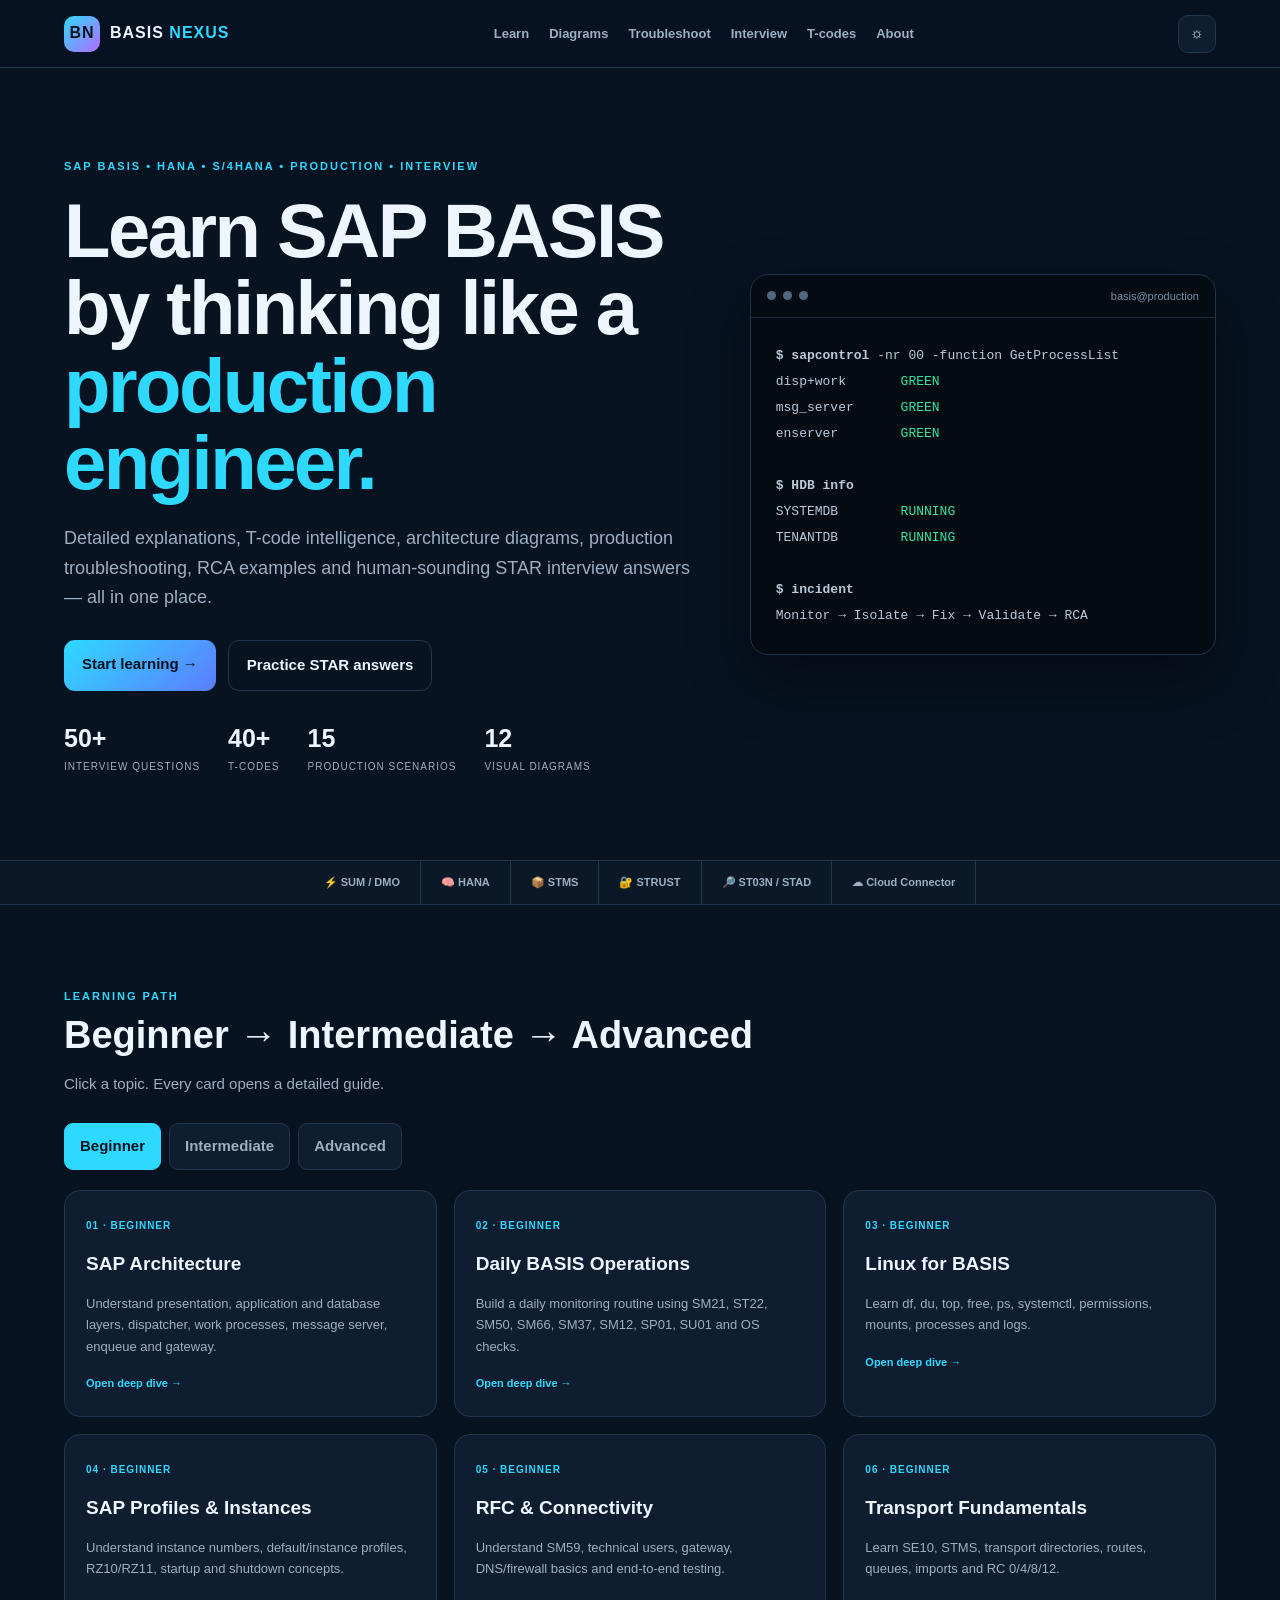
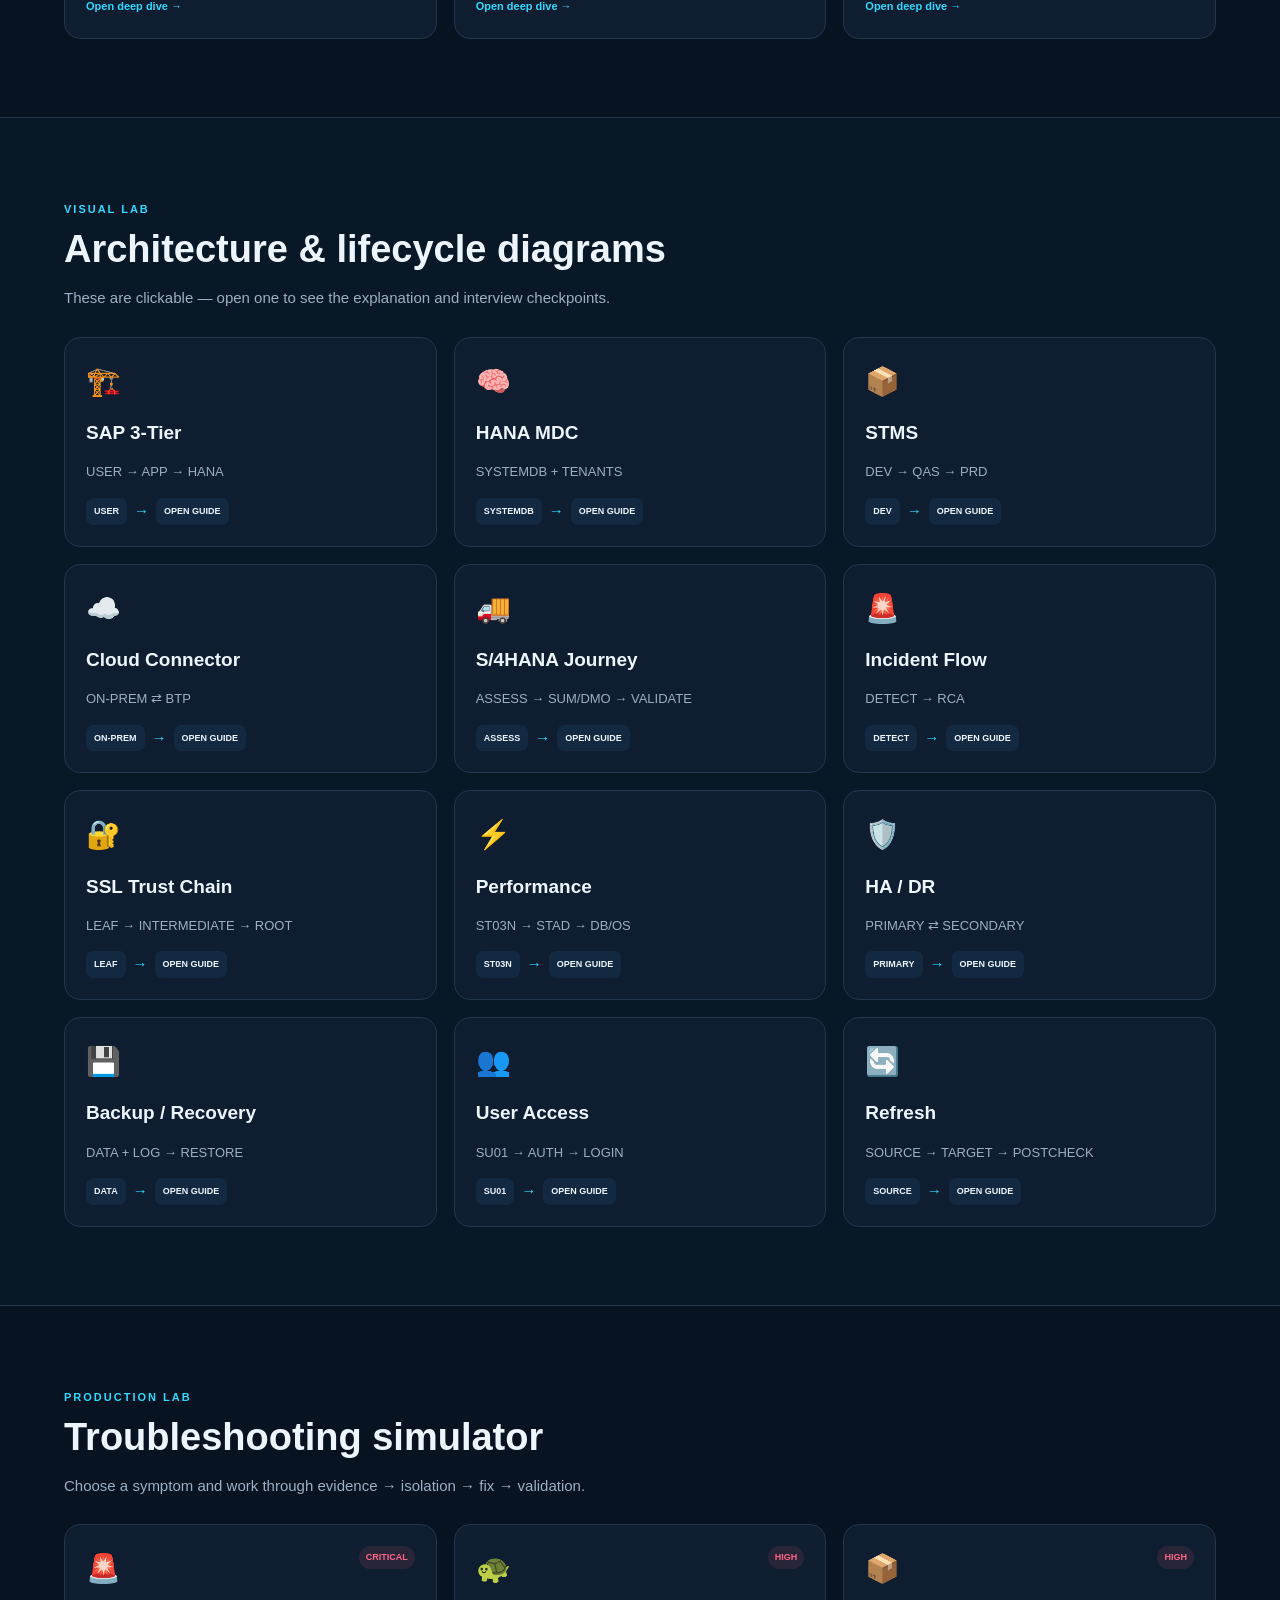
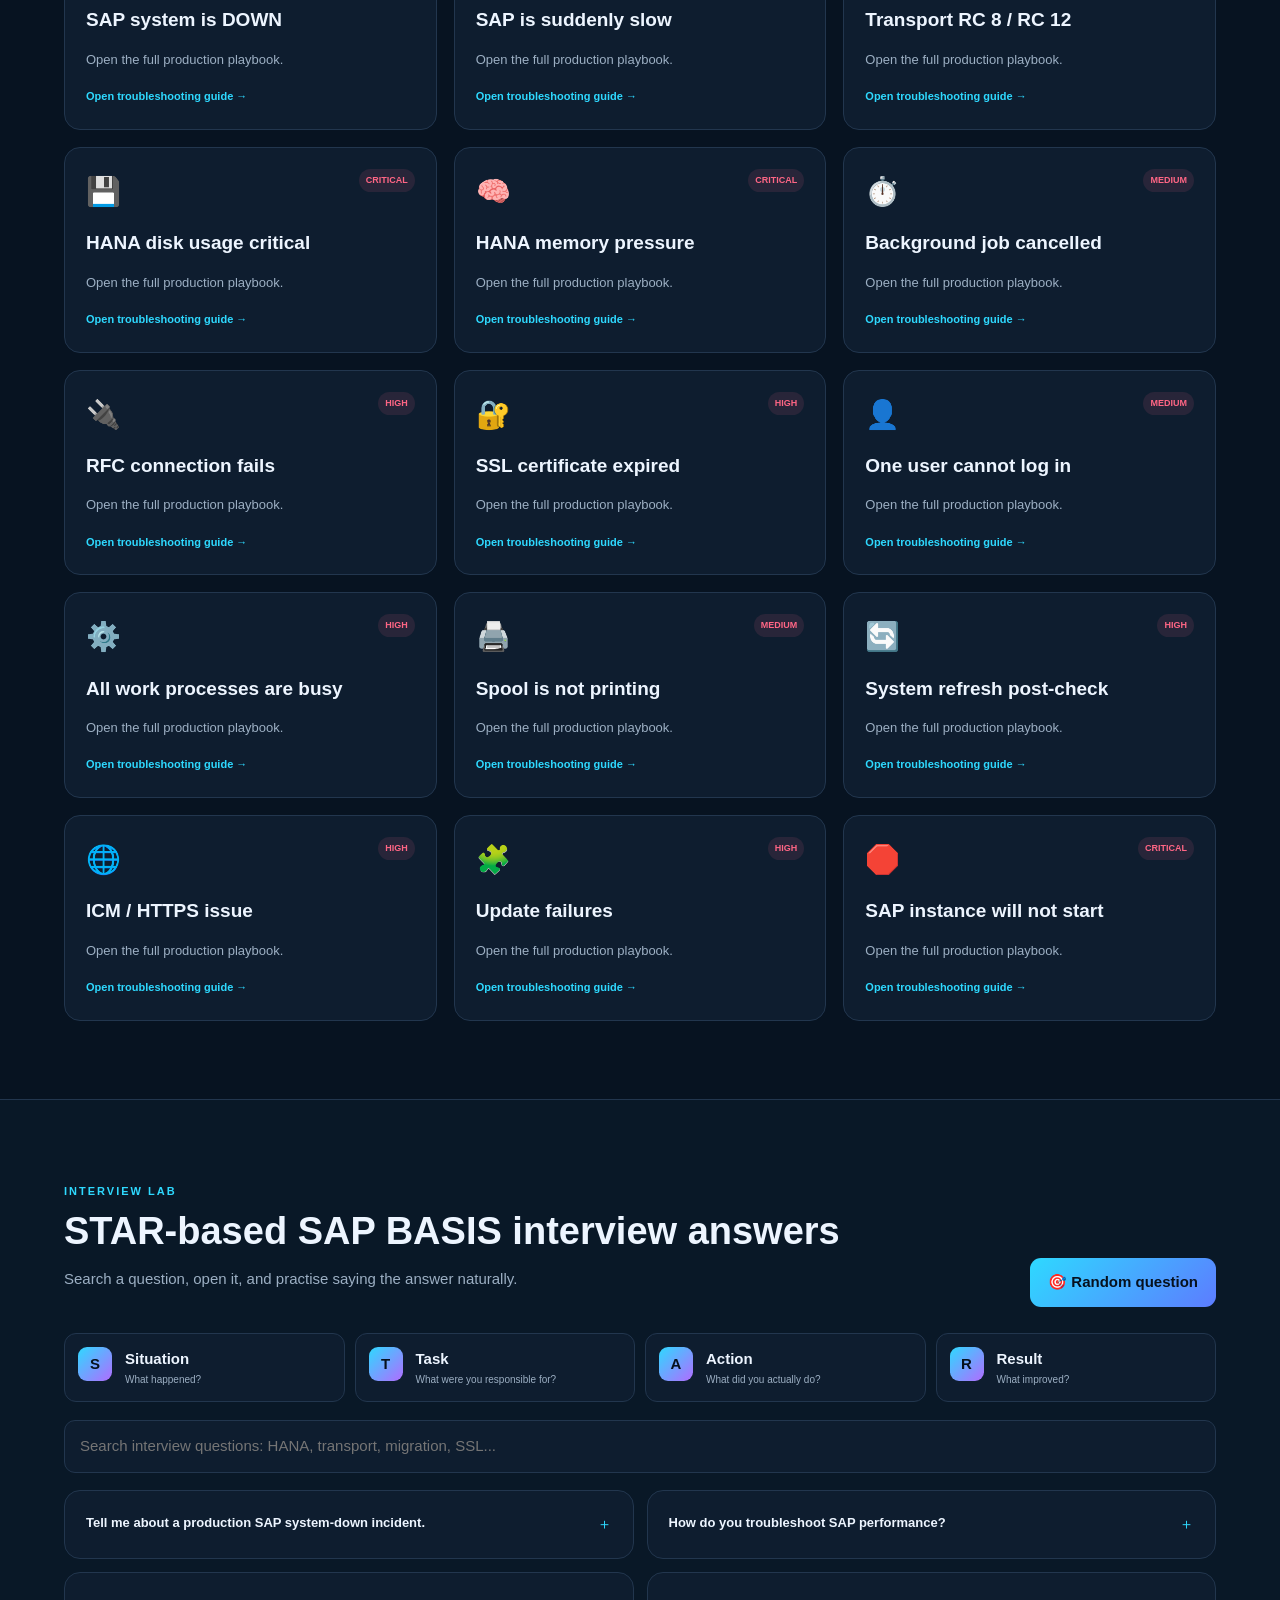
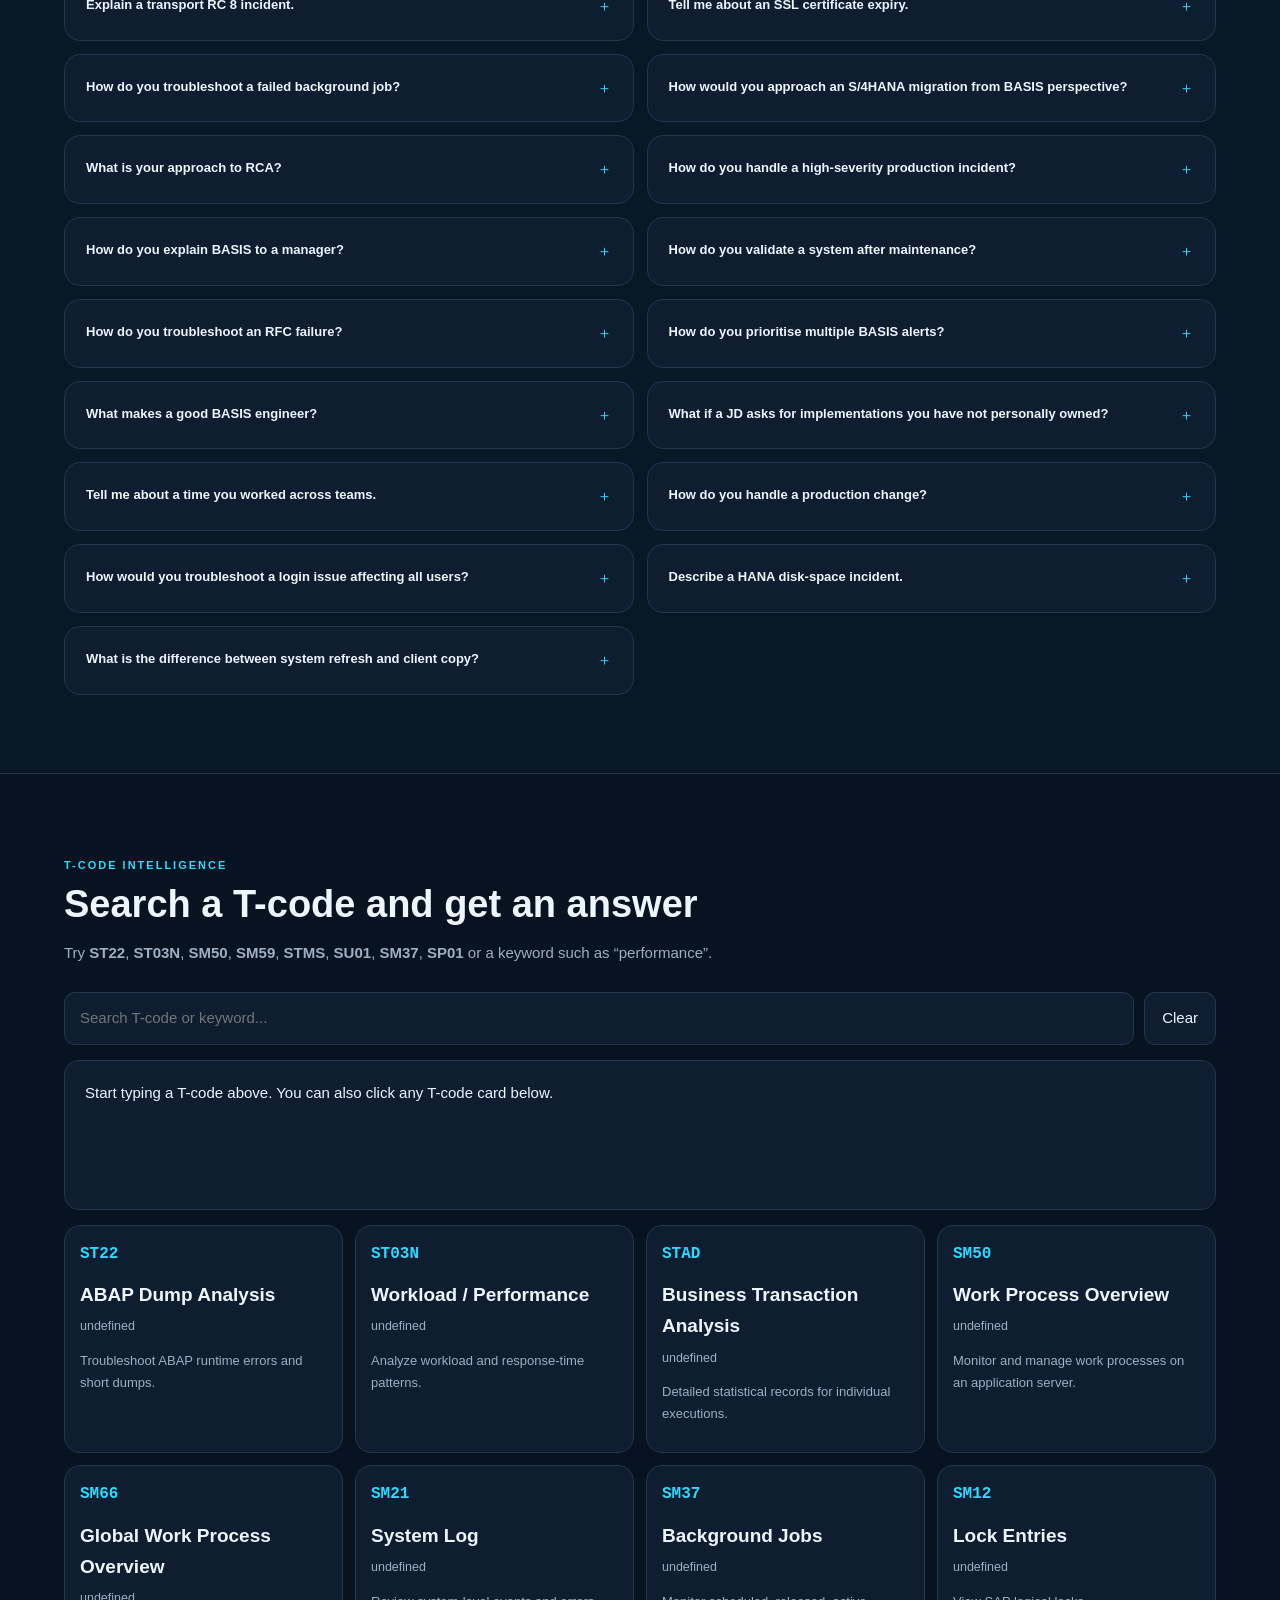
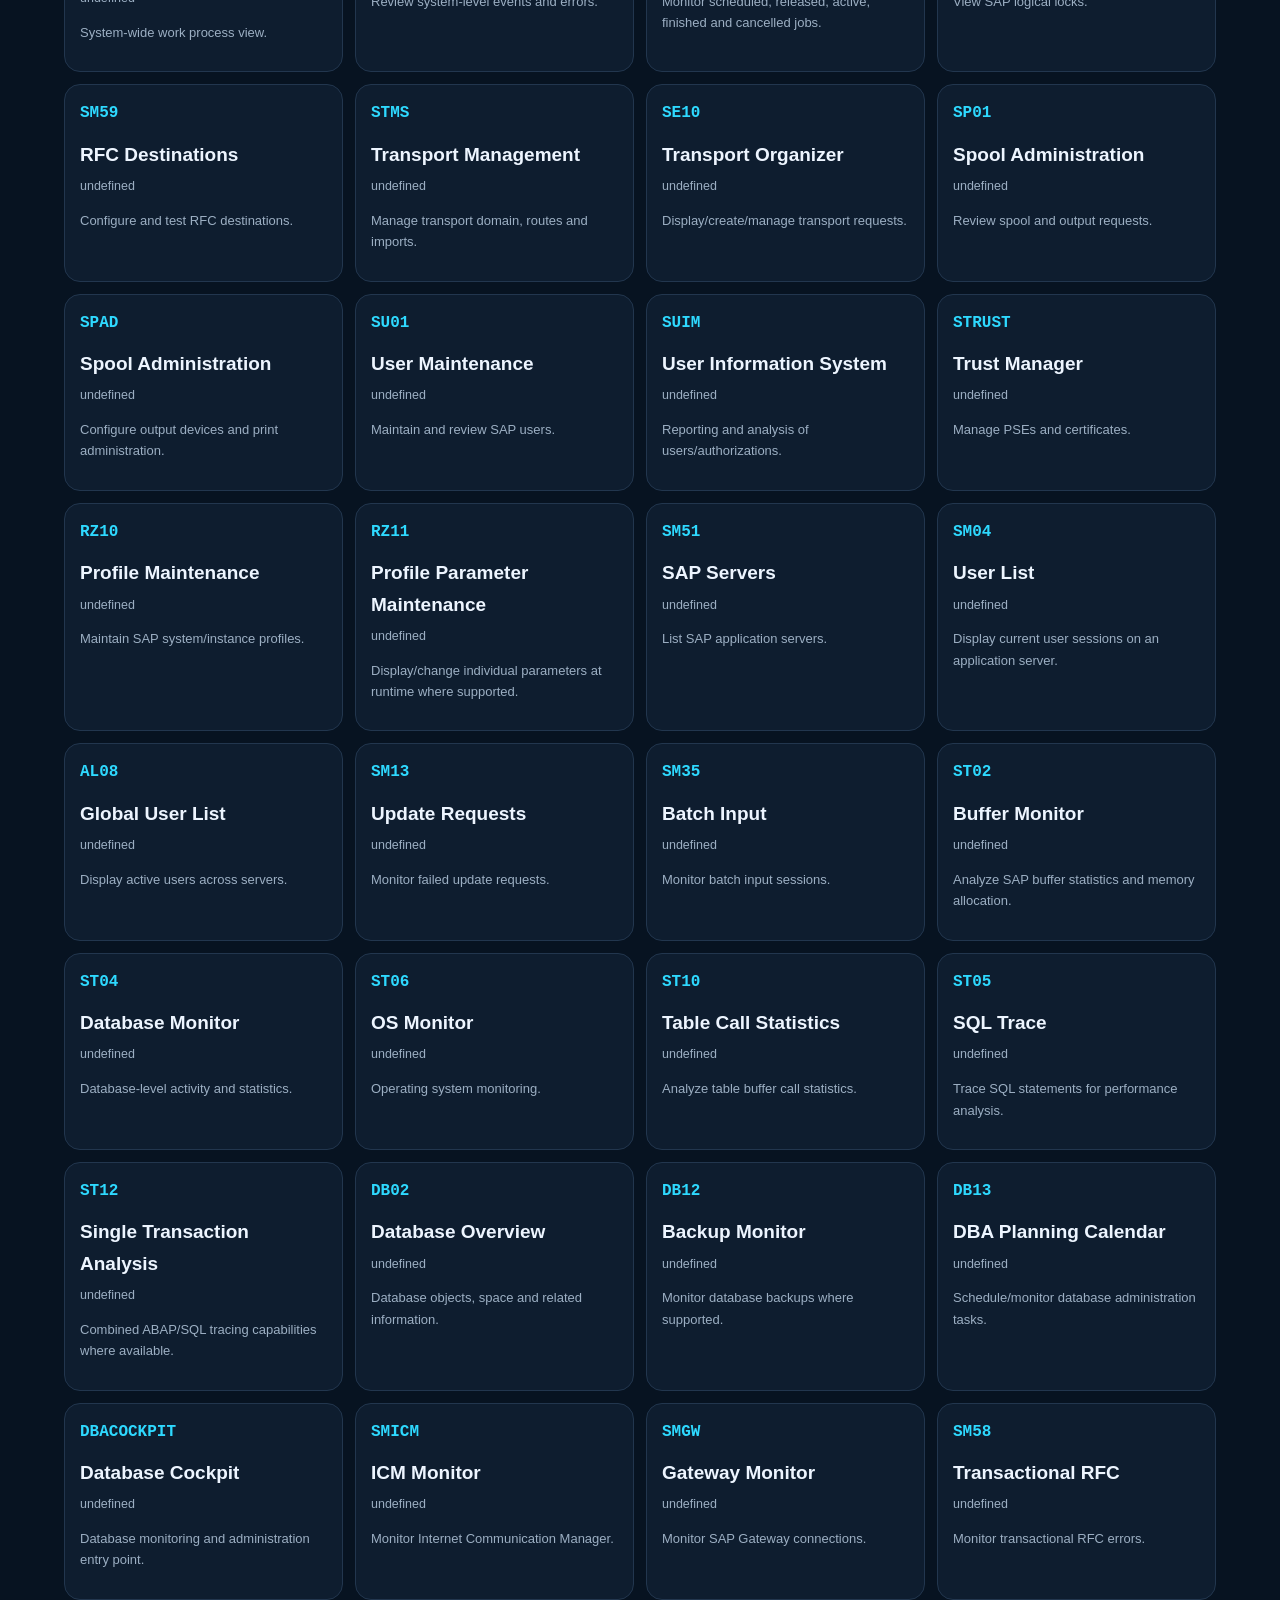
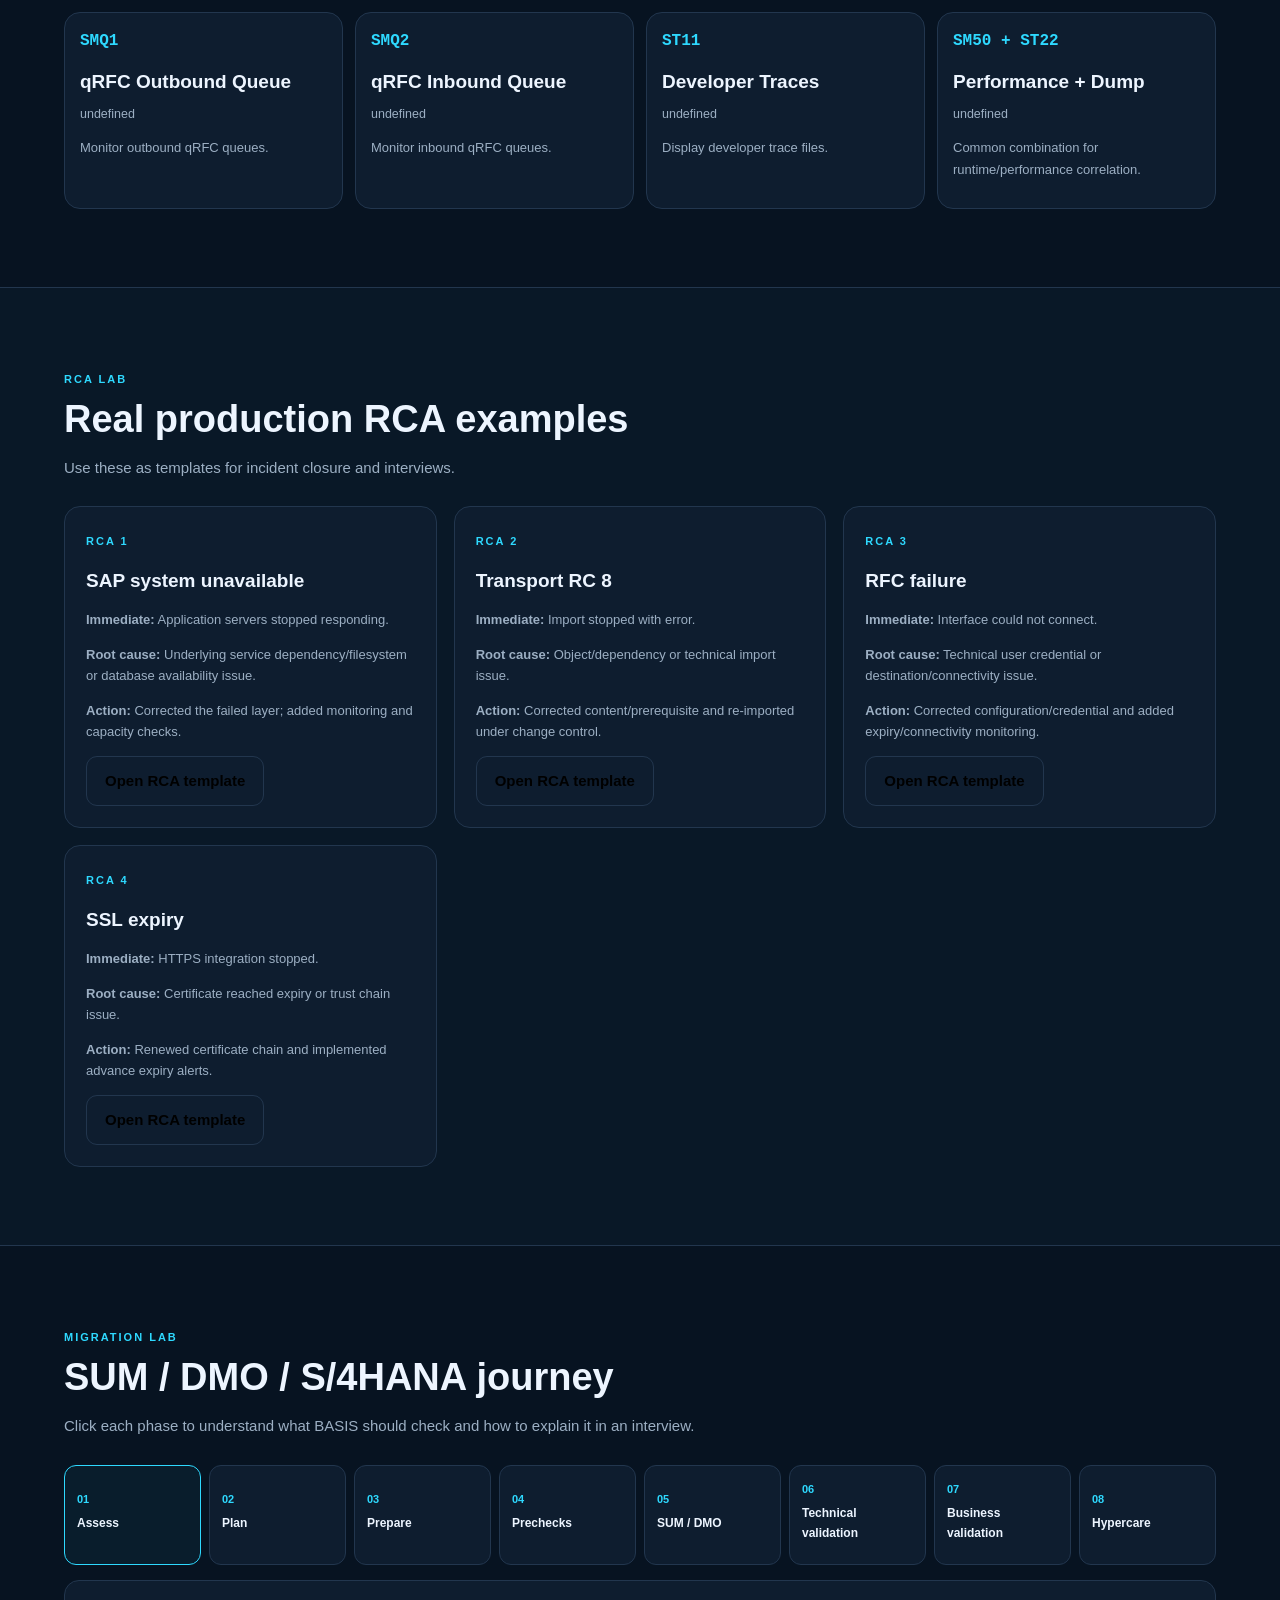
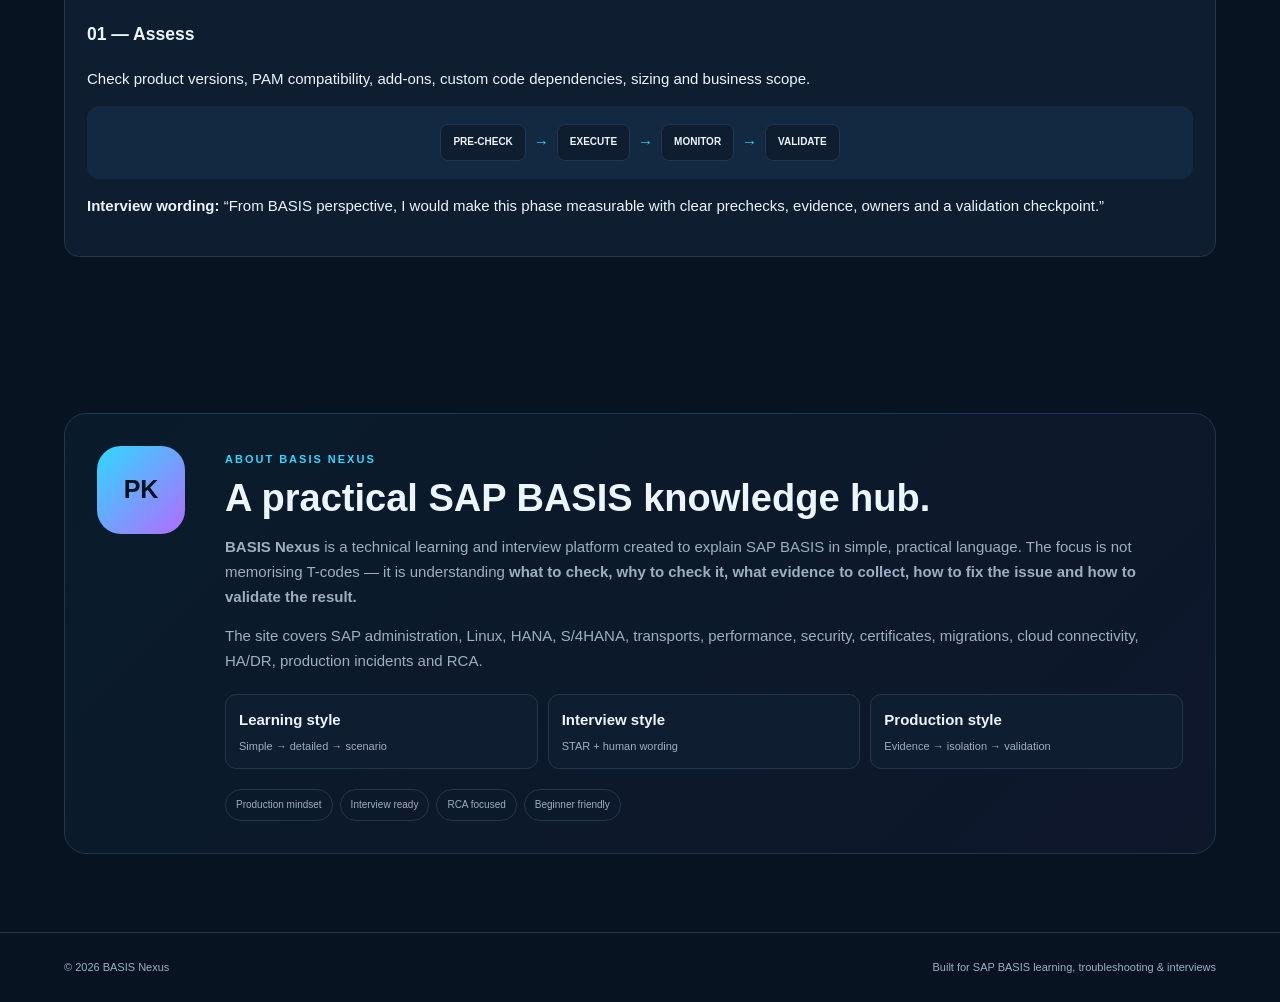
==== commit e5f43f5d: "Add files via upload" ====
--- a/index.html
+++ b/index.html
@@ -1,34 +1,108 @@
-<!doctype html><html lang="en"><head><meta charset="utf-8"><meta name="viewport" content="width=device-width,initial-scale=1"><title>BASIS Nexus | SAP BASIS Interview & Production Lab</title><meta name="description" content="BASIS Nexus - SAP BASIS learning, production troubleshooting, STAR interviews, T-code explorer, RCA lab and SUM/DMO walkthroughs."><link rel="stylesheet" href="style.css"></head><body>
-<div class="progress"><i id="progress"></i></div>
-<header><a class="logo" href="#home"><span>BN</span><b>BASIS <em>NEXUS</em></b></a><nav><a href="#levels">Learn</a><a href="#diagrams">Diagrams</a><a href="#troubleshoot">Troubleshoot</a><a href="#interview">Interview</a><a href="#tools">Tools</a></nav><button id="theme">☼</button><button id="menu">☰</button></header>
+<!doctype html>
+<html lang="en">
+<head>
+<meta charset="utf-8"><meta name="viewport" content="width=device-width,initial-scale=1">
+<title>BASIS Nexus | SAP BASIS Learning & Interview Lab</title>
+<meta name="description" content="Practical SAP BASIS learning, T-code explorer, troubleshooting simulator, STAR interviews, architecture and RCA.">
+<link rel="stylesheet" href="style.css">
+</head>
+<body>
+<div id="progress"></div>
+
+<header class="header">
+  <a class="logo" href="#home"><span>BN</span><strong>BASIS <b>NEXUS</b></strong></a>
+  <nav>
+    <a href="#learn">Learn</a><a href="#diagrams">Diagrams</a><a href="#troubleshoot">Troubleshoot</a>
+    <a href="#interview">Interview</a><a href="#tcodes">T-codes</a><a href="#about">About</a>
+  </nav>
+  <div class="header-actions"><button id="theme" type="button">☼</button><button id="menu" type="button">☰</button></div>
+</header>
+
 <main id="home">
-<section class="hero"><div class="hero-copy"><label>PRODUCTION • INTERVIEW • HANDS-ON</label><h1>Master SAP BASIS with a <span>production mindset.</span></h1><p>Not just definitions. Learn what to check, where to check it, how to explain an incident, and how to answer SAP BASIS interview questions using STAR.</p><div class="actions"><a class="btn primary" href="#levels">Start the learning path →</a><a class="btn" href="#interview">Open interview lab</a></div><div class="hero-stats"><b>50+ <small>Interview Q&A</small></b><b>15 <small>Production labs</small></b><b>12 <small>Visual diagrams</small></b><b>30+ <small>T-codes</small></b></div></div><div class="hero-console"><div class="dots">● ● ● <span>basis@production</span></div><pre>$ sapcontrol -nr 00 -function GetProcessList
+<section class="hero">
+  <div class="hero-copy">
+    <span class="eyebrow">SAP BASIS • HANA • S/4HANA • PRODUCTION • INTERVIEW</span>
+    <h1>Learn SAP BASIS by thinking like a <em>production engineer.</em></h1>
+    <p>Detailed explanations, T-code intelligence, architecture diagrams, production troubleshooting, RCA examples and human-sounding STAR interview answers — all in one place.</p>
+    <div class="hero-buttons"><a class="primary" href="#learn">Start learning →</a><a class="secondary" href="#interview">Practice STAR answers</a></div>
+    <div class="metrics"><div><b>50+</b><span>Interview questions</span></div><div><b>40+</b><span>T-codes</span></div><div><b>15</b><span>Production scenarios</span></div><div><b>12</b><span>Visual diagrams</span></div></div>
+  </div>
+  <div class="hero-terminal">
+    <div class="terminal-bar"><i></i><i></i><i></i><span>basis@production</span></div>
+    <pre><code><b>$ sapcontrol</b> -nr 00 -function GetProcessList
+disp+work       <mark>GREEN</mark>
+msg_server      <mark>GREEN</mark>
+enserver        <mark>GREEN</mark>
 
-<span>✓</span> disp+work    GREEN
-<span>✓</span> msg_server   GREEN
-<span>✓</span> enserver     GREEN
-<span>✓</span> HANA         ONLINE
+<b>$ HDB info</b>
+SYSTEMDB        <mark>RUNNING</mark>
+TENANTDB        <mark>RUNNING</mark>
 
-$ tail -f dev_disp
-<span class="warn">⚠ investigate → isolate → fix → validate</span>
-<span class="cursor">█</span></pre></div></section>
-<section class="ribbon"><b>SM21</b><b>ST22</b><b>SM50/66</b><b>ST03N</b><b>STAD</b><b>STMS</b><b>SM37</b><b>SM59</b><b>STRUST</b><b>HANA</b><b>SUM/DMO</b></section>
+<b>$ incident</b>
+Monitor → Isolate → Fix → Validate → RCA</code></pre>
+  </div>
+</section>
 
-<section id="levels" class="section"><div class="head"><div><label>LEARNING PATH</label><h2>Beginner → Intermediate → Advanced</h2></div><p>Follow the path in order, or jump directly to the topic you need.</p></div><div class="level-tabs"><button class="active" data-level="beginner">01 Beginner</button><button data-level="intermediate">02 Intermediate</button><button data-level="advanced">03 Advanced</button></div><div id="levelCards" class="level-grid"></div></section>
+<section class="strip"><span>⚡ SUM / DMO</span><span>🧠 HANA</span><span>📦 STMS</span><span>🔐 STRUST</span><span>🔎 ST03N / STAD</span><span>☁ Cloud Connector</span></section>
 
-<section id="diagrams" class="section tinted"><div class="head"><div><label>VISUAL LAB</label><h2>Architecture & lifecycle diagrams</h2></div><p>Click any card for a detailed visual explanation.</p></div><div id="diagramGrid" class="diagram-grid"></div></section>
+<section id="learn" class="section">
+  <div class="section-head"><div><span class="eyebrow">LEARNING PATH</span><h2>Beginner → Intermediate → Advanced</h2><p>Click a topic. Every card opens a detailed guide.</p></div></div>
+  <div class="tabs"><button class="active" data-level="beginner">Beginner</button><button data-level="intermediate">Intermediate</button><button data-level="advanced">Advanced</button></div>
+  <div id="learningCards" class="grid"></div>
+</section>
 
-<section id="troubleshoot" class="section"><div class="head"><div><label>PRODUCTION LAB</label><h2>Troubleshooting simulator</h2></div><p>Choose a symptom and work through evidence → isolation → fix → validation.</p></div><div class="scenario-grid" id="scenarioGrid"></div></section>
+<section id="diagrams" class="section shaded">
+  <div class="section-head"><div><span class="eyebrow">VISUAL LAB</span><h2>Architecture & lifecycle diagrams</h2><p>These are clickable — open one to see the explanation and interview checkpoints.</p></div></div>
+  <div id="diagramCards" class="grid diagrams"></div>
+</section>
 
-<section id="interview" class="section tinted"><div class="head"><div><label>INTERVIEW LAB</label><h2>50+ SAP BASIS questions with STAR answers</h2></div><div class="actions"><button class="btn" id="randomQ">🎯 Random</button><button class="btn" id="show50">Show all</button></div></div><div class="star"><div><strong>S</strong><b>Situation</b><span>Context and problem</span></div><div><strong>T</strong><b>Task</b><span>Your responsibility</span></div><div><strong>A</strong><b>Action</b><span>What you actually did</span></div><div><strong>R</strong><b>Result</b><span>Outcome and learning</span></div></div><div class="q-tools"><input id="qSearch" placeholder="Search interview questions..."><select id="qCategory"><option value="all">All categories</option><option>Production</option><option>HANA</option><option>Transport</option><option>Migration</option><option>Security</option><option>Performance</option><option>Scenario</option></select></div><div id="questions" class="questions"></div></section>
+<section id="troubleshoot" class="section">
+  <div class="section-head"><div><span class="eyebrow">PRODUCTION LAB</span><h2>Troubleshooting simulator</h2><p>Choose a symptom and work through evidence → isolation → fix → validation.</p></div></div>
+  <div id="scenarioCards" class="grid"></div>
+</section>
 
-<section id="tools" class="section"><div class="head"><div><label>BASIS TOOLBOX</label><h2>T-code & command explorer</h2></div><p>Search by T-code, purpose or command.</p></div><input class="wide-search" id="toolSearch" placeholder="Try ST22, transport, HDB info, certificate..."><div id="toolGrid" class="tool-grid"></div></section>
+<section id="interview" class="section shaded">
+  <div class="section-head interview-head"><div><span class="eyebrow">INTERVIEW LAB</span><h2>STAR-based SAP BASIS interview answers</h2><p>Search a question, open it, and practise saying the answer naturally.</p></div><button id="randomQ" class="primary-btn" type="button">🎯 Random question</button></div>
+  <div class="star"><div><b>S</b><span>Situation</span><small>What happened?</small></div><div><b>T</b><span>Task</span><small>What were you responsible for?</small></div><div><b>A</b><span>Action</span><small>What did you actually do?</small></div><div><b>R</b><span>Result</span><small>What improved?</small></div></div>
+  <input id="qSearch" class="search" placeholder="Search interview questions: HANA, transport, migration, SSL...">
+  <div id="questionCards" class="questions"></div>
+</section>
 
-<section id="rca" class="section tinted"><div class="head"><div><label>RCA LAB</label><h2>Write production RCA like a consultant</h2></div><p>Use these examples as interview and real-project templates.</p></div><div id="rcaGrid" class="rca-grid"></div></section>
+<section id="tcodes" class="section">
+  <div class="section-head"><div><span class="eyebrow">T-CODE INTELLIGENCE</span><h2>Search a T-code and get an answer</h2><p>Try <b>ST22</b>, <b>ST03N</b>, <b>SM50</b>, <b>SM59</b>, <b>STMS</b>, <b>SU01</b>, <b>SM37</b>, <b>SP01</b> or a keyword such as “performance”.</p></div></div>
+  <div class="toolbox"><input id="tSearch" class="search" placeholder="Search T-code or keyword..."><button id="clearT" type="button">Clear</button></div>
+  <div id="tcodeResult" class="tcode-result">Start typing a T-code above.</div>
+  <div id="tcodeGrid" class="tool-grid"></div>
+</section>
 
-<section id="migration" class="section"><div class="head"><div><label>MIGRATION WALKTHROUGH</label><h2>SUM / DMO / S/4HANA visual journey</h2></div><p>Click a phase to understand the BASIS responsibility at that point.</p></div><div class="timeline" id="timeline"></div><div id="phaseDetail" class="phase-detail"></div></section>
+<section id="rca" class="section shaded">
+  <div class="section-head"><div><span class="eyebrow">RCA LAB</span><h2>Real production RCA examples</h2><p>Use these as templates for incident closure and interviews.</p></div></div>
+  <div id="rcaGrid" class="grid"></div>
+</section>
 
-<section class="section"><div class="callout big"><div><label>PRODUCTION RULE</label><h2>Don't just fix the symptom.</h2><p>Identify the layer, collect evidence, isolate the root cause, make a controlled change, validate the business service, then document the RCA and prevention.</p></div><div class="rule-flow"><span>Detect</span><i>→</i><span>Scope</span><i>→</i><span>Evidence</span><i>→</i><span>Fix</span><i>→</i><span>Validate</span><i>→</i><span>RCA</span></div></div></section>
-<section class="section about"><div class="about-card"><div class="avatar">PK</div><div><label>ABOUT BASIS NEXUS</label><h2>Built for practical SAP BASIS learning.</h2><p>BASIS Nexus brings together SAP administration, HANA, S/4HANA, migrations, cloud connectivity, monitoring, troubleshooting and interview preparation in one practical reference. The goal is to explain the <b>why + where + how + validation</b> behind each activity.</p><div class="chips"><span>Production mindset</span><span>Simple English</span><span>STAR answers</span><span>RCA focused</span><span>Visual learning</span></div></div></div></section>
-</main><footer><span>© 2026 BASIS Nexus</span><span>SAP BASIS • HANA • S/4HANA • Production & Interview Lab</span></footer>
-<div id="modal" class="modal"><div class="backdrop"></div><div class="panel"><button class="close">×</button><div id="modalBody"></div></div></div><script src="app.js"></script></body></html>
+<section id="migration" class="section">
+  <div class="section-head"><div><span class="eyebrow">MIGRATION LAB</span><h2>SUM / DMO / S/4HANA journey</h2><p>Click each phase to understand what BASIS should check and how to explain it in an interview.</p></div></div>
+  <div class="timeline" id="timeline"></div><div id="phaseDetail" class="phase-detail"></div>
+</section>
+
+<section id="about" class="section about">
+  <div class="about-card">
+    <div class="avatar">PK</div>
+    <div>
+      <span class="eyebrow">ABOUT BASIS NEXUS</span>
+      <h2>A practical SAP BASIS knowledge hub.</h2>
+      <p><strong>BASIS Nexus</strong> is a technical learning and interview platform created to explain SAP BASIS in simple, practical language. The focus is not memorising T-codes — it is understanding <b>what to check, why to check it, what evidence to collect, how to fix the issue and how to validate the result.</b></p>
+      <p>The site covers SAP administration, Linux, HANA, S/4HANA, transports, performance, security, certificates, migrations, cloud connectivity, HA/DR, production incidents and RCA.</p>
+      <div class="about-grid"><div><b>Learning style</b><span>Simple → detailed → scenario</span></div><div><b>Interview style</b><span>STAR + human wording</span></div><div><b>Production style</b><span>Evidence → isolation → validation</span></div></div>
+      <div class="chips"><span>Production mindset</span><span>Interview ready</span><span>RCA focused</span><span>Beginner friendly</span></div>
+    </div>
+  </div>
+</section>
+</main>
+
+<footer>© 2026 BASIS Nexus <span>Built for SAP BASIS learning, troubleshooting & interviews</span></footer>
+
+<div id="modal" class="modal" aria-hidden="true"><div class="backdrop"></div><div class="modal-box"><button class="close" type="button">×</button><div id="modalBody"></div></div></div>
+<div id="toast" class="toast"></div>
+<script src="app.js" defer></script>
+</body></html>
--- a/style.css
+++ b/style.css
@@ -1,2 +1,21 @@
-@import url('https://fonts.googleapis.com/css2?family=Inter:wght@400;500;600;700;800&family=JetBrains+Mono:wght@500;700&display=swap');
-:root{--bg:#06101d;--panel:#0d1c2e;--panel2:#132940;--text:#f2f8ff;--muted:#9eb1c6;--cyan:#2fe0ff;--blue:#5278ff;--violet:#b16cff;--green:#38e5a4;--yellow:#ffd166;--red:#ff6685;--border:rgba(255,255,255,.1);--shadow:0 22px 65px rgba(0,0,0,.35)}*{box-sizing:border-box}html{scroll-behavior:smooth}body{margin:0;background:radial-gradient(circle at 10% 0%,#0a2c42 0,transparent 30%),radial-gradient(circle at 95% 5%,#25163e 0,transparent 28%),var(--bg);color:var(--text);font-family:Inter,system-ui,sans-serif;line-height:1.65}body.light{--bg:#f5f9fd;--panel:#fff;--panel2:#edf4fb;--text:#102238;--muted:#5c6e82;--border:rgba(16,34,56,.12);background:#f5f9fd}a{text-decoration:none;color:inherit}button,input,select{font:inherit}.progress{position:fixed;z-index:1000;top:0;left:0;width:100%;height:3px}.progress i{display:block;width:0;height:100%;background:linear-gradient(90deg,var(--cyan),var(--violet),var(--green))}header{height:64px;position:sticky;top:0;z-index:100;background:rgba(6,16,29,.84);backdrop-filter:blur(18px);border-bottom:1px solid var(--border);display:flex;align-items:center;padding:0 clamp(16px,5vw,80px);gap:25px}.light header{background:rgba(245,249,253,.88)}.logo{display:flex;align-items:center;gap:10px;font-weight:800;letter-spacing:.08em}.logo span{width:36px;height:36px;border-radius:10px;display:grid;place-items:center;background:linear-gradient(135deg,var(--cyan),var(--violet));color:#06101d;font-size:12px}.logo em{font-style:normal;color:var(--cyan)}nav{display:flex;gap:22px;margin-left:auto;color:var(--muted);font-size:13px}nav a:hover{color:var(--text)}header button{border:1px solid var(--border);background:var(--panel);color:var(--text);border-radius:10px;width:38px;height:38px;cursor:pointer}#menu{display:none}.hero{max-width:1450px;margin:auto;padding:90px clamp(18px,5vw,85px) 75px;display:grid;grid-template-columns:1.15fr .85fr;gap:55px;align-items:center}.hero label,.section label{font-size:11px;letter-spacing:.18em;font-weight:800;color:var(--cyan)}h1{font-size:clamp(44px,6.2vw,82px);line-height:1.01;letter-spacing:-.055em;margin:14px 0 25px}h1 span{color:var(--cyan)}.hero-copy>p{font-size:18px;color:var(--muted);max-width:780px}.actions{display:flex;gap:10px;flex-wrap:wrap;margin:25px 0}.btn{border:1px solid var(--border);background:var(--panel);color:var(--text);border-radius:11px;padding:11px 16px;font-weight:800;font-size:12px;cursor:pointer}.btn.primary{border:0;background:linear-gradient(135deg,var(--cyan),var(--blue));color:#06101d}.hero-stats{display:flex;gap:28px;flex-wrap:wrap;margin-top:28px}.hero-stats b{font-size:24px}.hero-stats small{display:block;color:var(--muted);font-size:10px;text-transform:uppercase;letter-spacing:.08em}.hero-console{background:#040b13;border:1px solid var(--border);border-radius:20px;box-shadow:var(--shadow);overflow:hidden}.dots{padding:12px 16px;border-bottom:1px solid rgba(255,255,255,.08);font:11px 'JetBrains Mono';color:#647c96}.dots span{float:right}.hero-console pre{padding:25px;margin:0;min-height:340px;color:#b9c9da;font:13px/2 'JetBrains Mono'}.hero-console pre span{color:var(--green)}.hero-console .warn{color:var(--yellow)}.cursor{animation:blink 1s infinite}@keyframes blink{50%{opacity:0}}.ribbon{display:flex;justify-content:center;overflow:auto;border-block:1px solid var(--border);background:rgba(255,255,255,.025)}.ribbon b{font:11px 'JetBrains Mono';padding:13px 20px;border-right:1px solid var(--border);color:var(--muted);white-space:nowrap}.section{max-width:1450px;margin:auto;padding:80px clamp(18px,5vw,85px)}.tinted{max-width:none;background:rgba(255,255,255,.025);border-block:1px solid var(--border)}.head{display:flex;justify-content:space-between;gap:30px;align-items:end;margin-bottom:28px}.head h2{font-size:38px;line-height:1.1;margin:7px 0}.head>p{max-width:530px;color:var(--muted)}.level-tabs{display:flex;gap:8px;margin-bottom:20px}.level-tabs button{padding:10px 14px;border-radius:10px;border:1px solid var(--border);background:transparent;color:var(--muted);cursor:pointer;font-weight:800}.level-tabs button.active{background:var(--cyan);color:#06101d;border-color:var(--cyan)}.level-grid{display:grid;grid-template-columns:repeat(3,1fr);gap:17px}.level-card{background:var(--panel);border:1px solid var(--border);border-radius:18px;padding:23px;cursor:pointer;transition:.2s;position:relative;overflow:hidden}.level-card:hover{transform:translateY(-5px);border-color:var(--cyan);box-shadow:var(--shadow)}.level-card:after{content:'';position:absolute;width:120px;height:120px;background:var(--accent);filter:blur(65px);opacity:.1;right:-30px;top:-30px}.level-card .num{font:11px 'JetBrains Mono';color:var(--cyan)}.level-card h3{font-size:20px;margin:8px 0}.level-card p,.level-card li{font-size:13px;color:var(--muted)}.diagram-grid{display:grid;grid-template-columns:repeat(3,1fr);gap:17px}.diagram-card{background:var(--panel);border:1px solid var(--border);border-radius:18px;padding:22px;text-align:left;cursor:pointer;color:var(--text);transition:.2s}.diagram-card:hover{transform:translateY(-5px);border-color:var(--violet)}.diagram-card .icon{font-size:32px}.diagram-card h3{margin:9px 0 4px}.diagram-card p{font-size:13px;color:var(--muted)}.mini{display:flex;align-items:center;gap:7px;flex-wrap:wrap;margin-top:15px}.mini span{padding:7px 9px;background:var(--panel2);border:1px solid var(--border);border-radius:7px;font-size:10px;font-weight:800}.mini i{color:var(--cyan);font-style:normal}.scenario-grid{display:grid;grid-template-columns:repeat(3,1fr);gap:17px}.scenario{background:var(--panel);border:1px solid var(--border);border-radius:17px;padding:21px;cursor:pointer;transition:.2s}.scenario:hover{transform:translateY(-4px);border-color:var(--red)}.scenario .icon{font-size:28px}.scenario .sev{float:right;font-size:9px;color:var(--red);font-weight:800}.scenario h3{margin:8px 0}.scenario p{font-size:12px;color:var(--muted)}.scenario a{color:var(--cyan);font-size:11px;font-weight:800}.star{display:grid;grid-template-columns:repeat(4,1fr);gap:12px;margin-bottom:22px}.star div{background:var(--panel);border:1px solid var(--border);border-radius:15px;padding:14px;display:grid;grid-template-columns:40px 1fr;column-gap:10px}.star strong{grid-row:span 2;width:38px;height:38px;display:grid;place-items:center;border-radius:10px;background:linear-gradient(135deg,var(--cyan),var(--violet));color:#06101d}.star b{font-size:13px}.star span{font-size:11px;color:var(--muted)}.q-tools{display:flex;gap:10px;margin-bottom:18px}.q-tools input,.q-tools select,.wide-search{width:100%;border:1px solid var(--border);background:var(--panel);color:var(--text);border-radius:11px;padding:12px;outline:none}.q-tools select{max-width:220px}.questions{display:grid;grid-template-columns:repeat(2,1fr);gap:13px}.question{background:var(--panel);border:1px solid var(--border);border-radius:15px;overflow:hidden}.qhead{display:flex;gap:15px;justify-content:space-between;padding:17px;cursor:pointer}.qhead h3{font-size:14px;margin:0}.qhead b{color:var(--cyan)}.answer{display:none;border-top:1px solid var(--border);padding:0 17px 17px}.question.open .answer{display:block}.starline{padding:11px 13px;margin-top:11px;border-left:3px solid var(--cyan);background:rgba(47,224,255,.045);border-radius:0 9px 9px 0}.starline strong{display:block;font-size:10px;letter-spacing:.12em;color:var(--cyan)}.starline p{margin:3px 0;color:var(--muted);font-size:12px}.tool-grid{display:grid;grid-template-columns:repeat(4,1fr);gap:13px;margin-top:20px}.tool{background:var(--panel);border:1px solid var(--border);border-radius:14px;padding:17px}.tool code{font:800 13px 'JetBrains Mono';color:var(--cyan)}.tool h4{margin:8px 0 3px}.tool p{font-size:11px;color:var(--muted);margin:0}.rca-grid{display:grid;grid-template-columns:repeat(3,1fr);gap:17px}.rca{background:var(--panel);border:1px solid var(--border);border-radius:17px;padding:21px}.rca h3{margin:8px 0}.rca p{font-size:12px;color:var(--muted)}.rca button{margin-top:8px}.timeline{display:flex;gap:8px;overflow:auto;padding-bottom:8px}.phase{min-width:145px;padding:15px;border:1px solid var(--border);background:var(--panel);border-radius:14px;color:var(--muted);cursor:pointer}.phase.active{background:linear-gradient(135deg,var(--cyan),var(--blue));color:#06101d}.phase strong{display:block}.phase small{font-size:10px}.phase-detail{margin-top:18px;background:var(--panel);border:1px solid var(--border);border-radius:18px;padding:25px}.callout.big{display:flex;justify-content:space-between;gap:35px;align-items:center;background:linear-gradient(135deg,rgba(47,224,255,.08),rgba(177,108,255,.09));border:1px solid var(--border);border-radius:22px;padding:30px}.callout.big h2{margin:7px 0}.callout.big p{color:var(--muted);max-width:700px}.rule-flow{display:flex;align-items:center;gap:7px;flex-wrap:wrap;justify-content:center}.rule-flow span{background:var(--panel);border:1px solid var(--border);border-radius:8px;padding:8px;font-size:10px;font-weight:800}.rule-flow i{color:var(--cyan)}.about-card{display:grid;grid-template-columns:95px 1fr;gap:25px;padding:32px;border:1px solid var(--border);border-radius:22px;background:var(--panel)}.avatar{width:80px;height:80px;border-radius:23px;background:linear-gradient(135deg,var(--cyan),var(--violet));color:#06101d;display:grid;place-items:center;font-size:24px;font-weight:900}.about-card p{color:var(--muted);max-width:900px}.chips{display:flex;gap:8px;flex-wrap:wrap}.chips span{padding:6px 9px;border:1px solid var(--border);border-radius:999px;font-size:10px;color:var(--muted)}footer{border-top:1px solid var(--border);padding:25px clamp(18px,5vw,85px);display:flex;justify-content:space-between;color:var(--muted);font-size:10px}.modal{display:none;position:fixed;inset:0;z-index:1000}.modal.show{display:block}.backdrop{position:absolute;inset:0;background:rgba(0,0,0,.78);backdrop-filter:blur(7px)}.panel{position:relative;width:min(1050px,calc(100% - 28px));max-height:88vh;overflow:auto;margin:6vh auto;background:var(--bg);border:1px solid var(--border);border-radius:20px;padding:32px;box-shadow:var(--shadow)}.close{position:absolute;right:14px;top:7px;border:0;background:none;color:var(--muted);font-size:31px;cursor:pointer}.panel h2{font-size:31px}.panel h3{color:var(--cyan);margin-top:25px}.panel p,.panel li{color:var(--muted);font-size:13px}.flow{display:flex;align-items:center;justify-content:center;gap:8px;flex-wrap:wrap;background:rgba(47,224,255,.035);border:1px solid var(--border);padding:22px;border-radius:15px;margin:20px 0}.flow span{background:var(--panel2);padding:11px 14px;border-radius:9px;font-size:11px;font-weight:800}.flow i{color:var(--cyan)}.twocol{display:grid;grid-template-columns:1fr 1fr;gap:18px}.modal table{width:100%;border-collapse:collapse}.modal td,.modal th{border-bottom:1px solid var(--border);padding:9px;text-align:left;font-size:11px}.modal th{color:var(--cyan)}.modal code{font:11px 'JetBrains Mono';color:var(--green);background:#040b13;padding:3px 5px;border-radius:5px}@media(max-width:1050px){.hero{grid-template-columns:1fr}.level-grid,.diagram-grid,.scenario-grid,.rca-grid,.tool-grid{grid-template-columns:repeat(2,1fr)}.questions{grid-template-columns:1fr}.star{grid-template-columns:repeat(2,1fr)}}@media(max-width:720px){nav{display:none}#menu{display:block}.menuopen nav{display:flex;position:absolute;top:64px;left:0;right:0;padding:16px 20px;background:var(--bg);border-bottom:1px solid var(--border);flex-direction:column}.hero{padding-top:55px}.head{align-items:flex-start;flex-direction:column}.head h2{font-size:29px}.level-grid,.diagram-grid,.scenario-grid,.rca-grid,.tool-grid,.star{grid-template-columns:1fr}.q-tools{flex-direction:column}.q-tools select{max-width:none}.twocol,.callout.big,.about-card{grid-template-columns:1fr;display:grid}.rule-flow{justify-content:flex-start}footer{flex-direction:column;gap:7px}}
+*{box-sizing:border-box}html{scroll-behavior:smooth}body{margin:0;background:#071321;color:#edf5ff;font:15px/1.65 Arial,Helvetica,sans-serif}body.light{background:#f4f7fb;color:#102034}a{text-decoration:none;color:inherit}button,input{font:inherit}button{cursor:pointer}
+:root{--cyan:#2ed9ff;--blue:#5d7cff;--violet:#b16cff;--green:#39e6a1;--yellow:#ffd166;--red:#ff6685;--panel:#0e1d2f;--panel2:#132941;--border:#22364e;--muted:#9cafc3}
+.light{--panel:#fff;--panel2:#edf3f9;--border:#d7e0ea;--muted:#5d6c7c}
+#progress{height:3px;background:linear-gradient(90deg,var(--cyan),var(--violet),var(--green));width:0;position:fixed;top:0;left:0;z-index:99}
+.header{height:68px;position:sticky;top:0;z-index:50;display:flex;align-items:center;justify-content:space-between;padding:0 5%;background:rgba(7,19,33,.94);border-bottom:1px solid var(--border);backdrop-filter:blur(12px)}.light .header{background:rgba(244,247,251,.94)}
+.logo{display:flex;align-items:center;gap:10px;font-size:16px;letter-spacing:1px}.logo span{width:36px;height:36px;border-radius:10px;display:grid;place-items:center;background:linear-gradient(135deg,var(--cyan),var(--violet));color:#06111e;font-weight:900}.logo b{color:var(--cyan)}
+nav{display:flex;gap:20px;color:var(--muted);font-size:13px;font-weight:700}nav a:hover{color:var(--cyan)}.header-actions{display:flex;gap:7px}.header-actions button{width:38px;height:38px;border:1px solid var(--border);border-radius:10px;background:var(--panel);color:inherit}#menu{display:none}
+.hero{max-width:1400px;margin:auto;padding:85px 5%;display:grid;grid-template-columns:1.15fr .85fr;gap:55px;align-items:center}.eyebrow{font-size:11px;font-weight:800;letter-spacing:2px;color:var(--cyan)}h1{font-size:clamp(42px,6vw,76px);line-height:1.02;letter-spacing:-2.5px;margin:14px 0 22px}h1 em{font-style:normal;color:var(--cyan)}h2{font-size:38px;line-height:1.1;margin:8px 0}.hero p,.section-head p{color:var(--muted);max-width:760px}.hero p{font-size:18px}.hero-buttons{display:flex;gap:12px;margin:27px 0}.primary,.secondary,.primary-btn{padding:12px 18px;border-radius:11px;font-weight:800;border:1px solid var(--border)}.primary,.primary-btn{background:linear-gradient(135deg,var(--cyan),var(--blue));color:#06111e;border:0}.secondary{background:transparent}.metrics{display:flex;gap:28px;flex-wrap:wrap}.metrics b{font-size:25px}.metrics span{display:block;color:var(--muted);font-size:10px;text-transform:uppercase;letter-spacing:1px}
+.hero-terminal{background:#040b13;border:1px solid #1d344d;border-radius:18px;overflow:hidden;box-shadow:0 25px 60px #0006}.terminal-bar{height:43px;display:flex;align-items:center;gap:7px;padding:0 16px;color:#7990a6;font-size:11px;border-bottom:1px solid #1d2a3b}.terminal-bar i{width:9px;height:9px;border-radius:50%;background:#53677c}.terminal-bar span{margin-left:auto}.hero-terminal pre{margin:0;padding:25px;min-height:300px;color:#b9c9d8;font:13px/2 "Courier New",monospace}.hero-terminal mark{background:transparent;color:var(--green)}
+.strip{display:flex;justify-content:center;gap:0;border-block:1px solid var(--border);background:#0a1827}.strip span{padding:12px 20px;color:var(--muted);font-size:11px;font-weight:800;border-right:1px solid var(--border)}
+.section{max-width:1400px;margin:auto;padding:78px 5%}.shaded{max-width:none;background:#091827;border-block:1px solid var(--border)}.light .shaded{background:#eaf1f7}.section-head{margin-bottom:26px}.interview-head{display:flex;justify-content:space-between;align-items:end;gap:20px}.tabs{display:flex;gap:8px;margin-bottom:20px}.tabs button{border:1px solid var(--border);background:var(--panel);color:var(--muted);padding:10px 15px;border-radius:9px;font-weight:800}.tabs button.active,.tabs button:hover{background:var(--cyan);color:#06111e;border-color:var(--cyan)}
+.grid{display:grid;grid-template-columns:repeat(3,1fr);gap:17px}.level-card,.diagram-card,.scenario-card,.rca,.qcard,.tool{background:var(--panel);border:1px solid var(--border);border-radius:16px;padding:21px;transition:transform .18s,border-color .18s,box-shadow .18s}.level-card,.diagram-card,.scenario-card,.tool{cursor:pointer}.level-card:hover,.diagram-card:hover,.scenario-card:hover,.tool:hover,.rca:hover{transform:translateY(-4px);border-color:var(--cyan);box-shadow:0 15px 40px #0003}.level-card .num{font-size:10px;color:var(--cyan);font-weight:900;letter-spacing:1px}.level-card h3,.diagram-card h3,.scenario-card h3,.tool h3,.rca h3{margin:12px 0 6px;font-size:19px}.level-card p,.diagram-card p,.scenario-card p,.tool p,.rca p{color:var(--muted);font-size:13px}.diagram-icon{font-size:28px}.mini{margin-top:15px;display:flex;align-items:center;gap:7px;flex-wrap:wrap}.mini span{padding:6px 8px;border-radius:7px;background:var(--panel2);font-size:9px;font-weight:900}.mini i{font-style:normal;color:var(--cyan)}.severity{float:right;padding:4px 7px;border-radius:999px;background:#ff66851c;color:var(--red);font-size:9px;font-weight:900}
+.star{display:grid;grid-template-columns:repeat(4,1fr);gap:10px;margin-bottom:18px}.star>div{background:var(--panel);border:1px solid var(--border);border-radius:12px;padding:13px;display:grid;grid-template-columns:38px 1fr;column-gap:9px}.star b{grid-row:span 2;width:34px;height:34px;display:grid;place-items:center;border-radius:9px;background:linear-gradient(135deg,var(--cyan),var(--violet));color:#06111e}.star span{font-weight:800}.star small{color:var(--muted);font-size:10px}.search{width:100%;background:var(--panel);border:1px solid var(--border);border-radius:11px;color:inherit;padding:13px 15px;outline:none;margin-bottom:17px}.search:focus{border-color:var(--cyan)}.questions{display:grid;grid-template-columns:repeat(2,1fr);gap:13px}.qcard{cursor:pointer}.qtop{display:flex;justify-content:space-between;gap:15px}.qtop b{font-size:13px}.qtop span{color:var(--cyan)}.answer{display:none;border-top:1px solid var(--border);margin-top:15px;padding-top:14px}.qcard.open .answer{display:block}.starline{border-left:3px solid var(--cyan);padding:8px 12px;background:#2ed9ff08;margin:8px 0;border-radius:0 8px 8px 0}.starline b{display:block;color:var(--cyan);font-size:10px;text-transform:uppercase;letter-spacing:1px}.starline p{margin:3px 0;color:var(--muted);font-size:13px}
+.toolbox{display:flex;gap:10px}.toolbox .search{margin:0}.toolbox button{border:1px solid var(--border);background:var(--panel);color:inherit;border-radius:11px;padding:0 17px}.tcode-result{min-height:150px;background:var(--panel);border:1px solid var(--border);border-radius:15px;padding:20px;margin:15px 0}.tcode-result h3{color:var(--cyan);margin-top:0}.tcode-result .tc-big{font:800 26px "Courier New",monospace}.tool-grid{display:grid;grid-template-columns:repeat(4,1fr);gap:12px}.tool{padding:15px}.tool code{color:var(--cyan);font-weight:900;font-size:16px}.tool small{display:block;color:var(--muted);margin-top:5px}
+.timeline{display:grid;grid-template-columns:repeat(8,1fr);gap:8px}.phase{min-height:100px;background:var(--panel);border:1px solid var(--border);border-radius:12px;color:inherit;padding:12px;text-align:left}.phase strong{display:block;color:var(--cyan);font-size:11px}.phase span{display:block;font-weight:800;font-size:12px;margin:6px 0}.phase.active{border-color:var(--cyan);background:#2ed9ff0d}.phase-detail{margin-top:15px;background:var(--panel);border:1px solid var(--border);border-radius:15px;padding:22px}.flow{display:flex;align-items:center;justify-content:center;gap:8px;flex-wrap:wrap;padding:18px;background:var(--panel2);border-radius:12px;margin:15px 0}.flow span{padding:9px 12px;border-radius:8px;background:var(--panel);border:1px solid var(--border);font-size:10px;font-weight:900}.flow i{font-style:normal;color:var(--cyan)}
+.about-card{display:grid;grid-template-columns:100px 1fr;gap:28px;background:linear-gradient(135deg,#2ed9ff0b,#b16cff0b);border:1px solid var(--border);border-radius:22px;padding:32px}.avatar{width:88px;height:88px;border-radius:24px;display:grid;place-items:center;background:linear-gradient(135deg,var(--cyan),var(--violet));color:#06111e;font-size:25px;font-weight:900}.about-card p{color:var(--muted);max-width:950px}.about-grid{display:grid;grid-template-columns:repeat(3,1fr);gap:10px;margin:20px 0}.about-grid div{background:var(--panel);border:1px solid var(--border);padding:13px;border-radius:11px}.about-grid b,.about-grid span{display:block}.about-grid span{color:var(--muted);font-size:11px;margin-top:4px}.chips{display:flex;gap:7px;flex-wrap:wrap}.chips span{padding:7px 10px;border:1px solid var(--border);border-radius:99px;color:var(--muted);font-size:10px}
+footer{padding:25px 5%;border-top:1px solid var(--border);color:var(--muted);font-size:11px;display:flex;justify-content:space-between}
+.modal{display:none;position:fixed;inset:0;z-index:100;background:#000b}.modal.show{display:block}.backdrop{position:absolute;inset:0}.modal-box{position:relative;width:min(950px,92%);max-height:88%;overflow:auto;margin:5% auto;background:var(--panel);border:1px solid var(--border);border-radius:18px;padding:30px}.close{position:absolute;right:12px;top:5px;background:none;border:0;color:var(--muted);font-size:32px}.modal-box h2{font-size:30px}.modal-box h3{color:var(--cyan);margin-top:25px}.modal-box p,.modal-box li{color:var(--muted)}.modal-box code{background:#0005;padding:3px 6px;border-radius:5px;color:var(--green)}.callout{padding:14px;border-left:3px solid var(--green);background:#39e6a10a;border-radius:0 10px 10px 0}.error-table{width:100%;border-collapse:collapse}.error-table td,.error-table th{padding:9px;border-bottom:1px solid var(--border);text-align:left;font-size:12px}.error-table th{color:var(--cyan)}
+.toast{position:fixed;right:20px;bottom:20px;background:#071321;color:white;border:1px solid var(--border);padding:11px 15px;border-radius:10px;display:none;z-index:200}.toast.show{display:block}
+@media(max-width:1050px){.hero{grid-template-columns:1fr}.grid{grid-template-columns:repeat(2,1fr)}.tool-grid{grid-template-columns:repeat(3,1fr)}.timeline{grid-template-columns:repeat(4,1fr)}}
+@media(max-width:760px){.header{height:62px}.header nav{display:none}.header.menuopen nav{display:flex;position:absolute;left:0;right:0;top:62px;background:var(--panel);padding:18px;flex-direction:column;border-bottom:1px solid var(--border)}#menu{display:block}.hero{padding-top:50px}.grid,.questions,.star,.about-grid,.tool-grid{grid-template-columns:1fr}.strip{justify-content:flex-start;overflow:auto}.strip span{white-space:nowrap}.interview-head{align-items:flex-start;flex-direction:column}.timeline{grid-template-columns:repeat(2,1fr)}.about-card{grid-template-columns:1fr}footer{flex-direction:column;gap:7px}.hero-buttons{flex-wrap:wrap}.toolbox{flex-direction:column}.toolbox button{height:45px}.section{padding:60px 5%}h2{font-size:30px}}
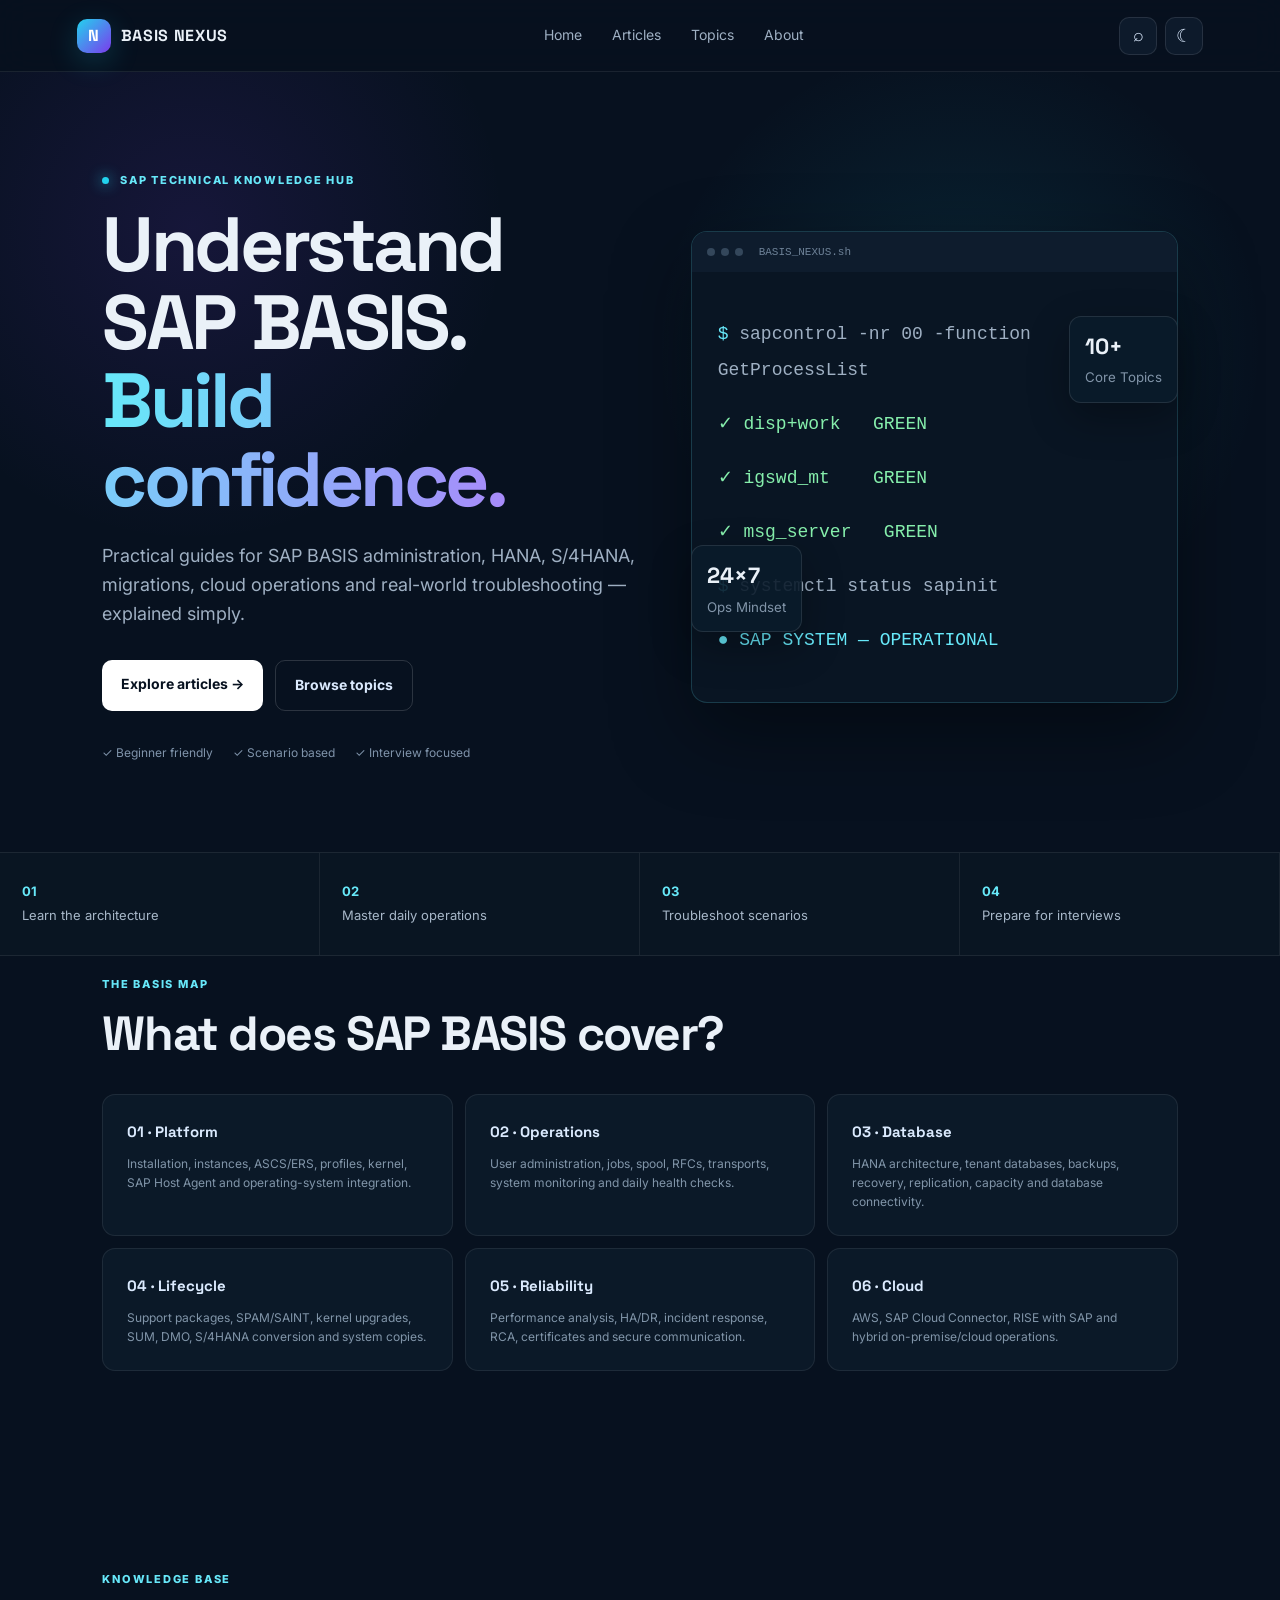
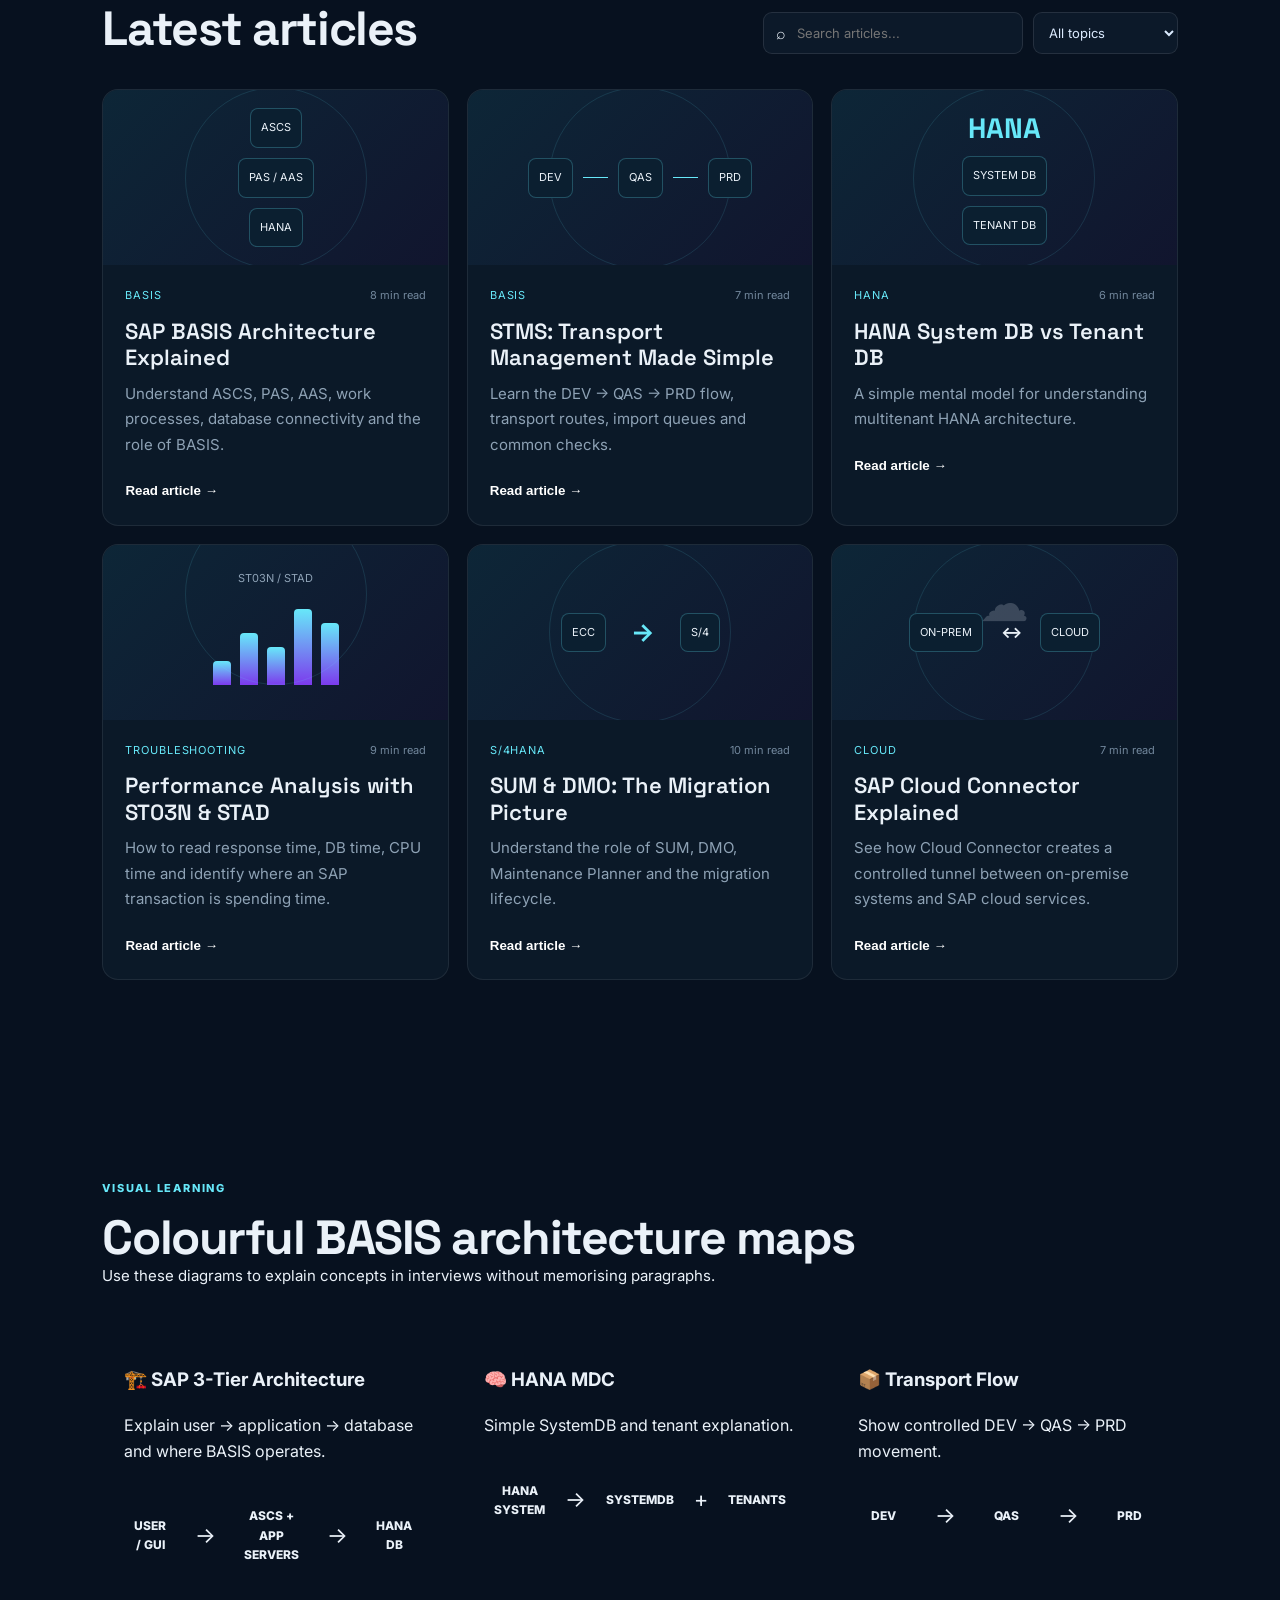
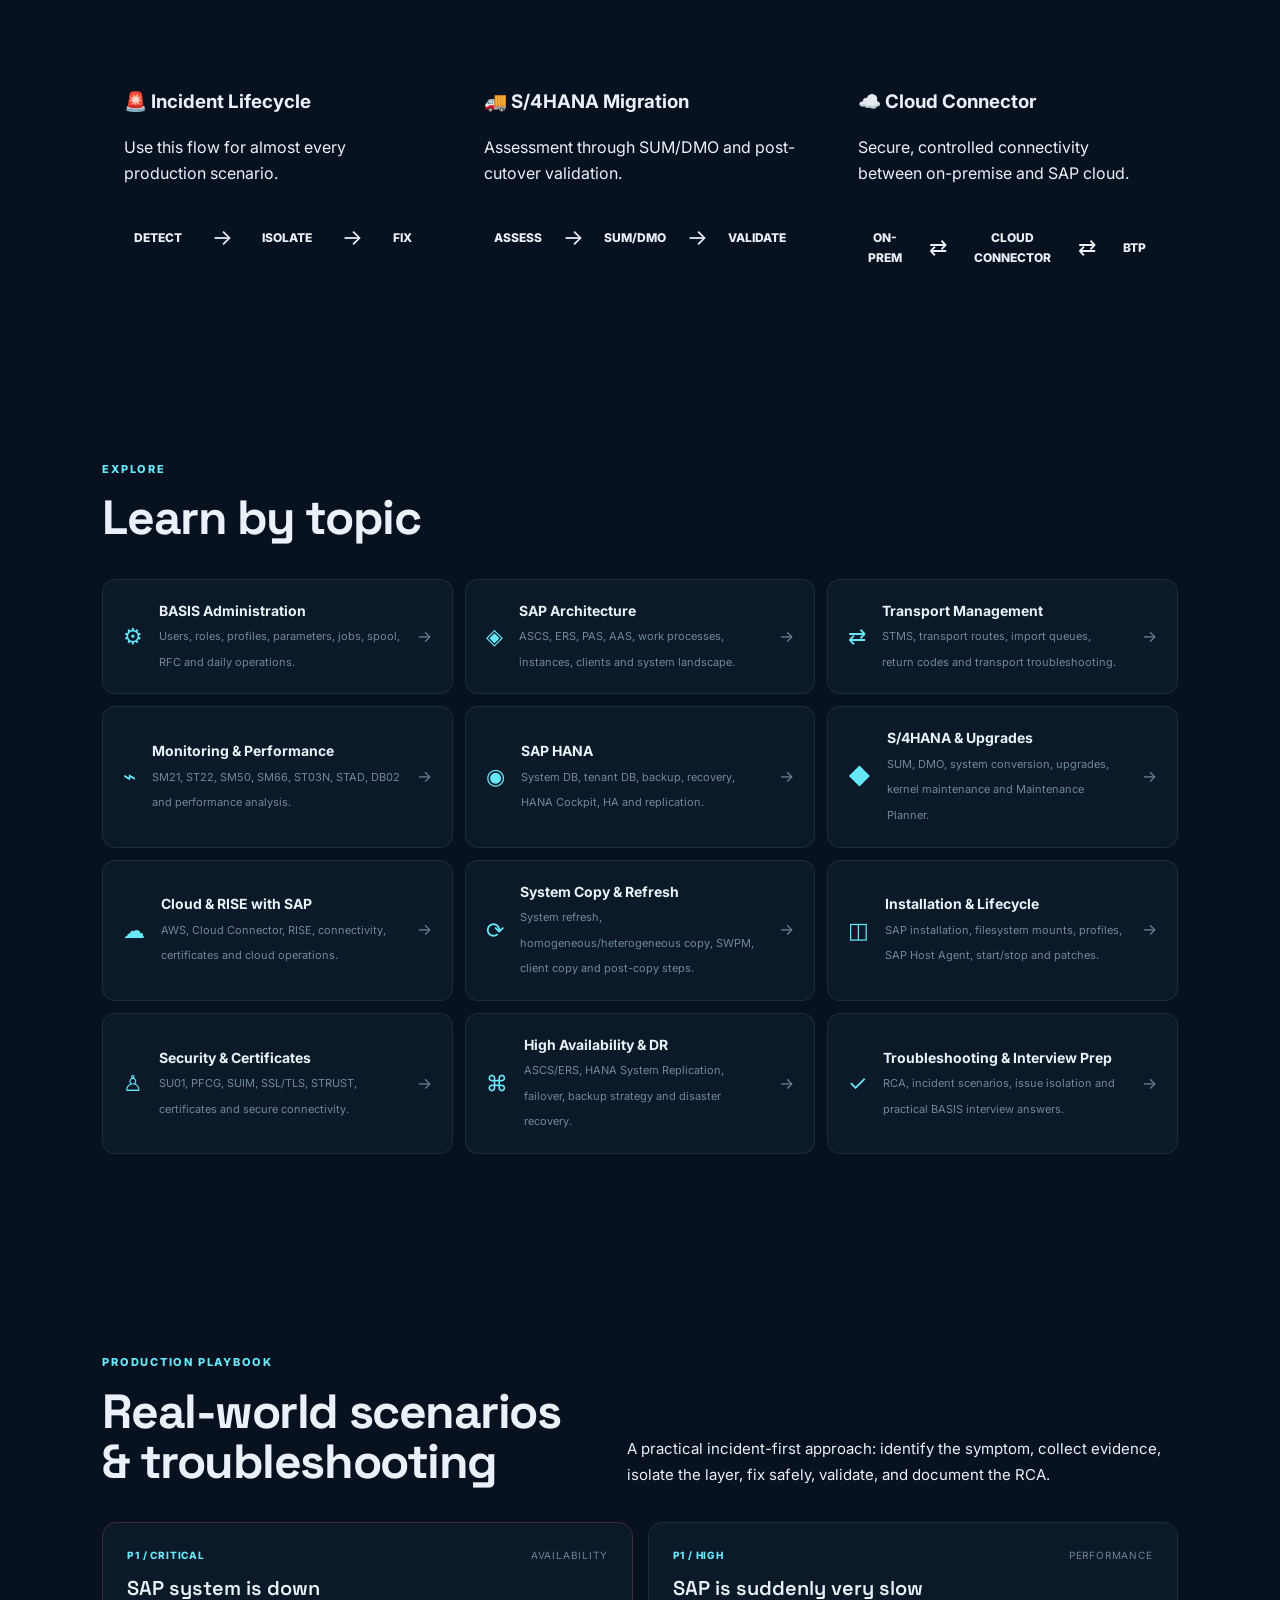
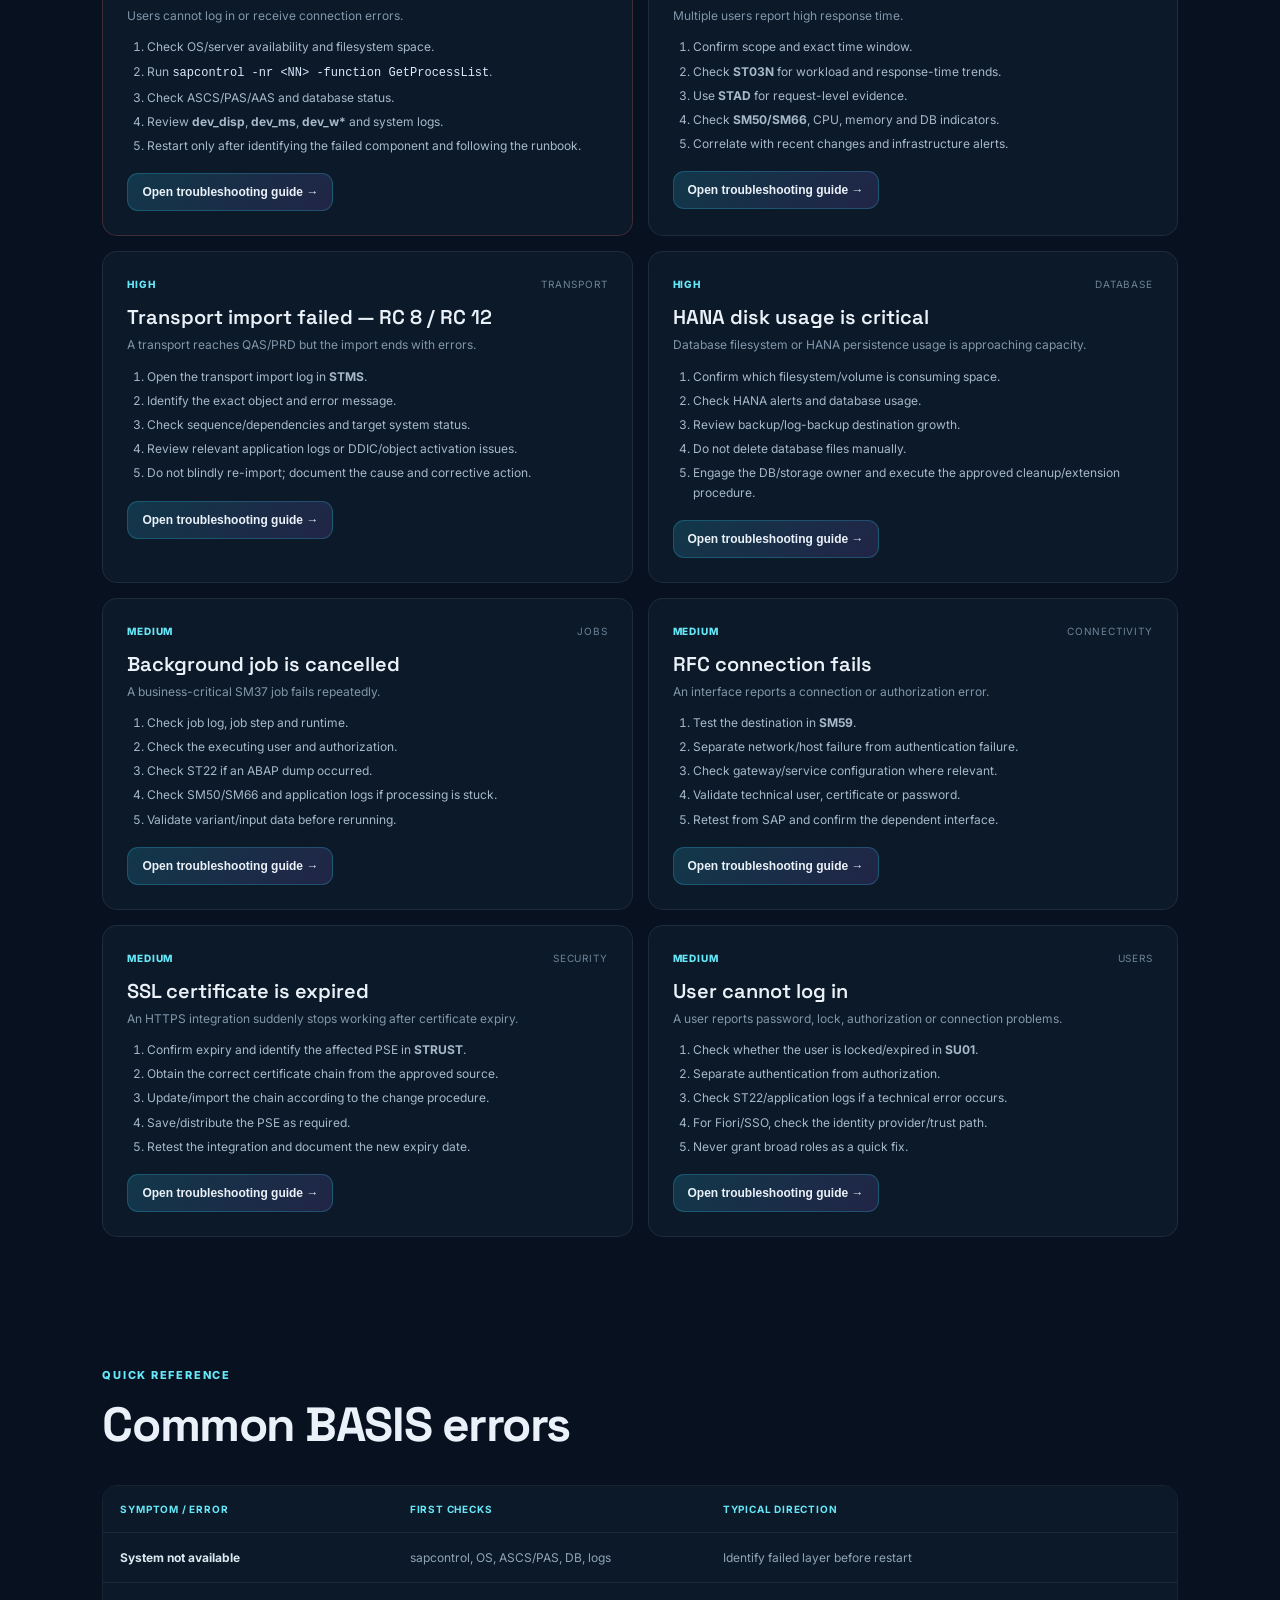
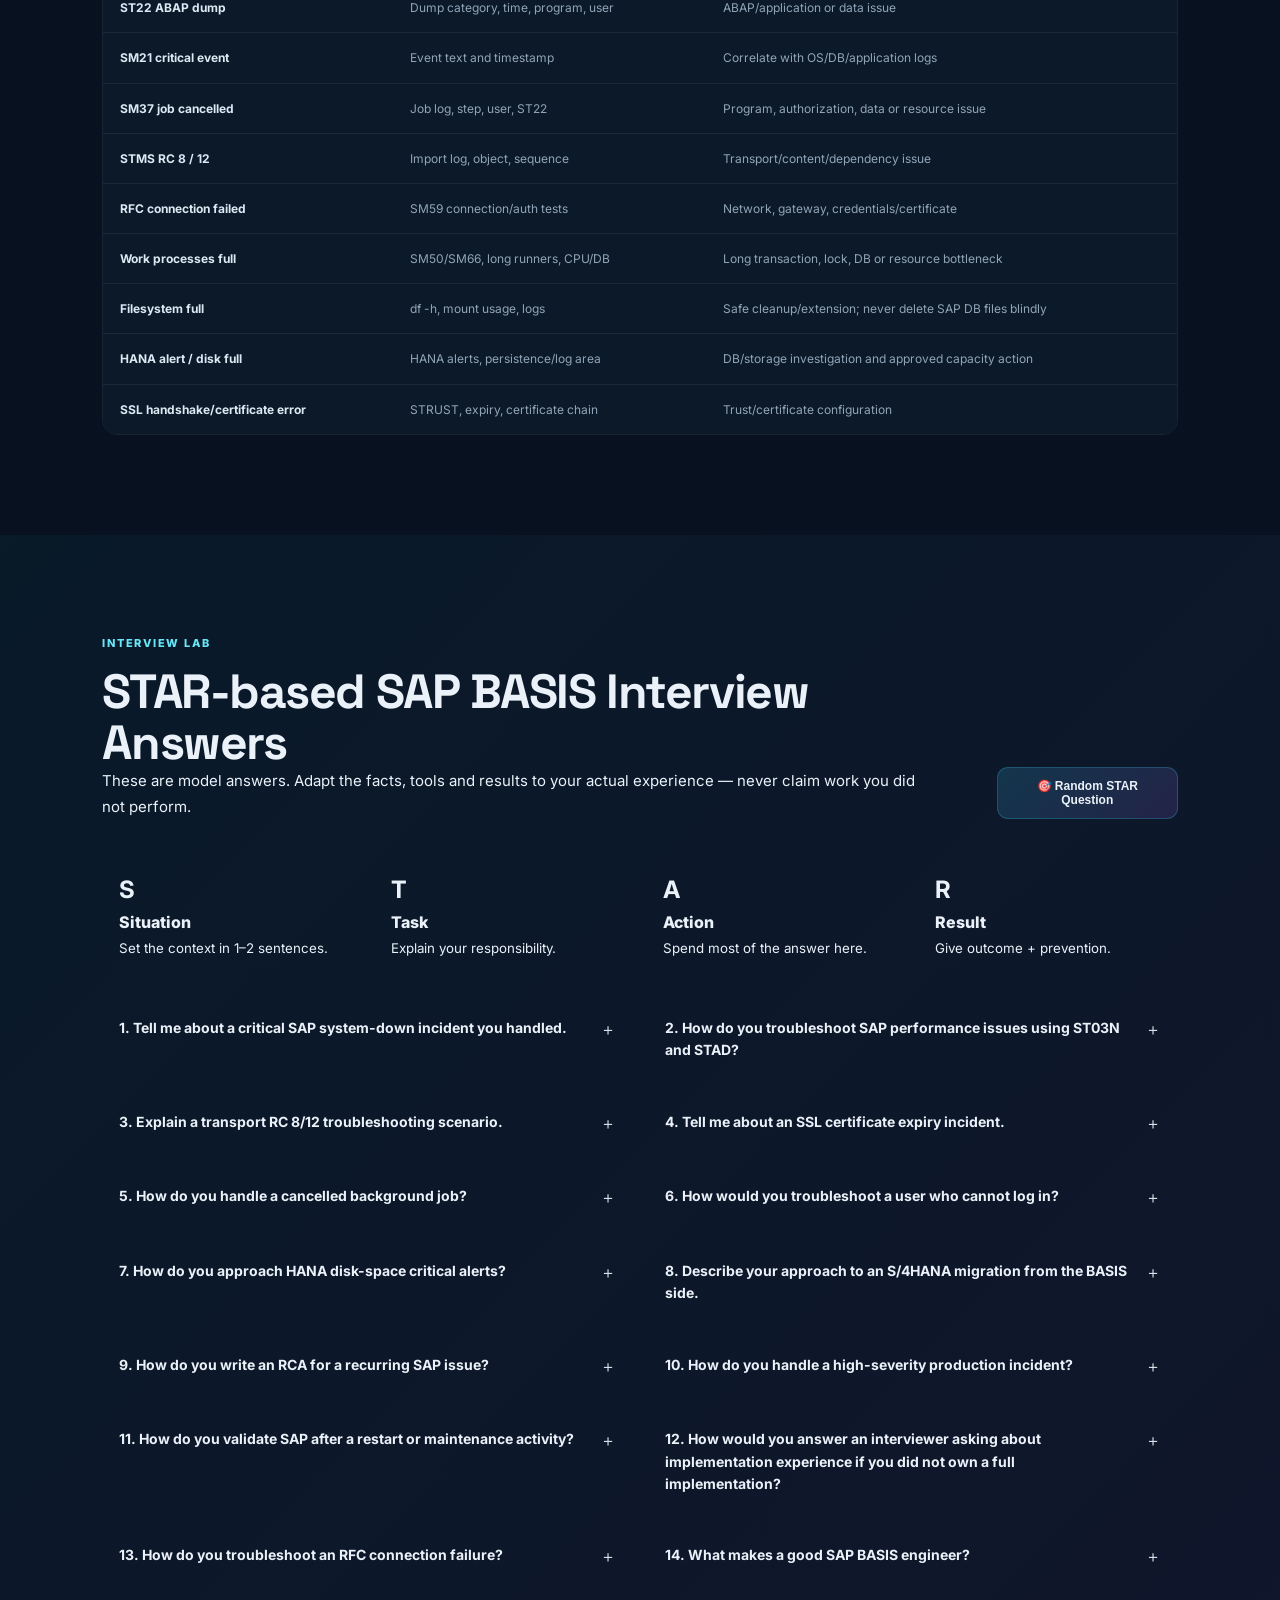
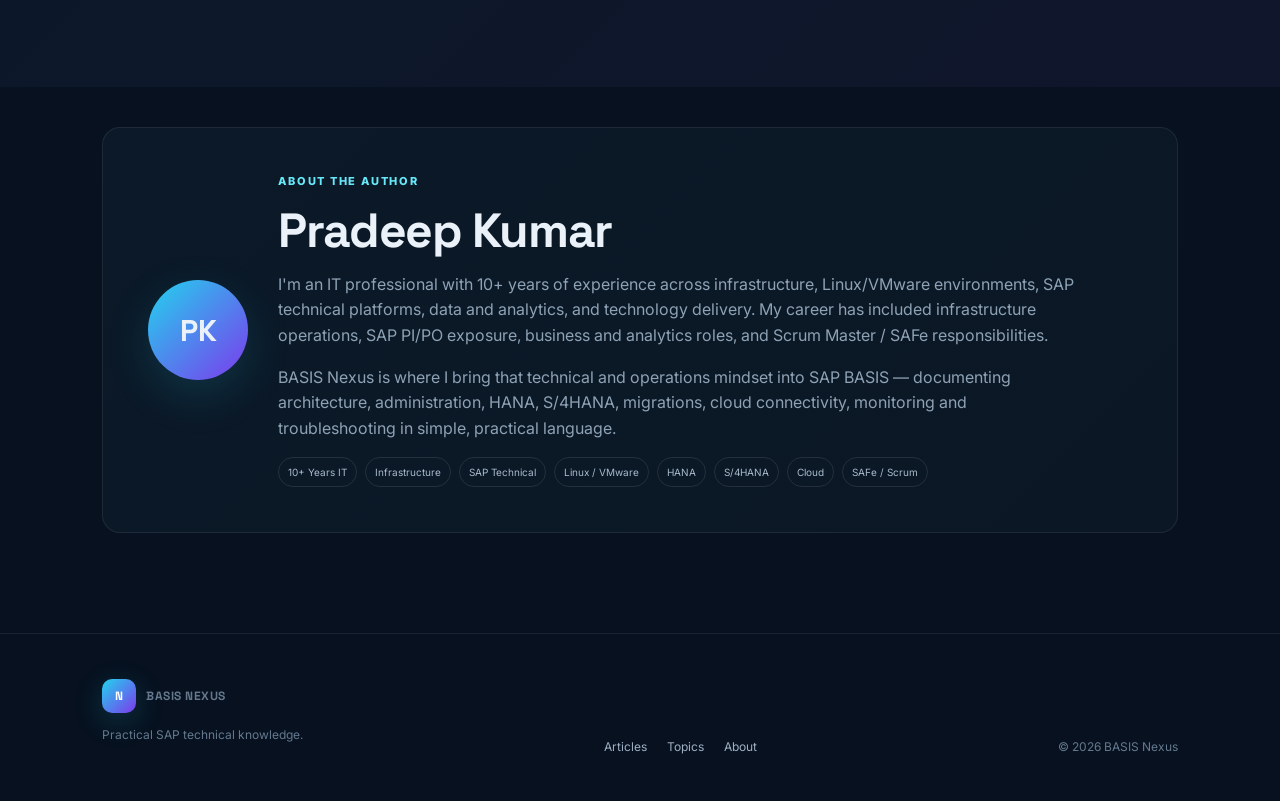
==== commit 5da1093d: "Add files via upload" ====
--- a/index.html
+++ b/index.html
@@ -1,108 +1,248 @@
-<!doctype html>
+<!DOCTYPE html>
 <html lang="en">
 <head>
-<meta charset="utf-8"><meta name="viewport" content="width=device-width,initial-scale=1">
-<title>BASIS Nexus | SAP BASIS Learning & Interview Lab</title>
-<meta name="description" content="Practical SAP BASIS learning, T-code explorer, troubleshooting simulator, STAR interviews, architecture and RCA.">
+<meta charset="UTF-8">
+<meta name="viewport" content="width=device-width, initial-scale=1.0">
+<meta name="description" content="BASIS Nexus — practical SAP BASIS, HANA, S/4HANA, cloud and technical operations knowledge.">
+<title>BASIS Nexus | SAP BASIS Knowledge Hub</title>
+<link rel="preconnect" href="https://fonts.googleapis.com">
+<link rel="preconnect" href="https://fonts.gstatic.com" crossorigin>
+<link href="https://fonts.googleapis.com/css2?family=Inter:wght@400;500;600;700;800&family=Space+Grotesk:wght@500;600;700&display=swap" rel="stylesheet">
 <link rel="stylesheet" href="style.css">
 </head>
 <body>
-<div id="progress"></div>
-
-<header class="header">
-  <a class="logo" href="#home"><span>BN</span><strong>BASIS <b>NEXUS</b></strong></a>
-  <nav>
-    <a href="#learn">Learn</a><a href="#diagrams">Diagrams</a><a href="#troubleshoot">Troubleshoot</a>
-    <a href="#interview">Interview</a><a href="#tcodes">T-codes</a><a href="#about">About</a>
+<div class="progress" id="progress"></div>
+
+<header class="topbar">
+  <a class="brand" href="#home"><span class="brand-mark">N</span><span>BASIS <b>NEXUS</b></span></a>
+  <nav id="nav">
+    <a href="#home">Home</a><a href="#articles">Articles</a><a href="#topics">Topics</a><a href="#about">About</a>
   </nav>
-  <div class="header-actions"><button id="theme" type="button">☼</button><button id="menu" type="button">☰</button></div>
+  <div class="header-actions">
+    <button class="icon-btn" id="searchBtn" aria-label="Search">⌕</button>
+    <button class="icon-btn" id="themeBtn" aria-label="Toggle theme">☾</button>
+    <button class="menu-btn" id="menuBtn">☰</button>
+  </div>
 </header>
 
 <main id="home">
 <section class="hero">
   <div class="hero-copy">
-    <span class="eyebrow">SAP BASIS • HANA • S/4HANA • PRODUCTION • INTERVIEW</span>
-    <h1>Learn SAP BASIS by thinking like a <em>production engineer.</em></h1>
-    <p>Detailed explanations, T-code intelligence, architecture diagrams, production troubleshooting, RCA examples and human-sounding STAR interview answers — all in one place.</p>
-    <div class="hero-buttons"><a class="primary" href="#learn">Start learning →</a><a class="secondary" href="#interview">Practice STAR answers</a></div>
-    <div class="metrics"><div><b>50+</b><span>Interview questions</span></div><div><b>40+</b><span>T-codes</span></div><div><b>15</b><span>Production scenarios</span></div><div><b>12</b><span>Visual diagrams</span></div></div>
-  </div>
-  <div class="hero-terminal">
-    <div class="terminal-bar"><i></i><i></i><i></i><span>basis@production</span></div>
-    <pre><code><b>$ sapcontrol</b> -nr 00 -function GetProcessList
-disp+work       <mark>GREEN</mark>
-msg_server      <mark>GREEN</mark>
-enserver        <mark>GREEN</mark>
-
-<b>$ HDB info</b>
-SYSTEMDB        <mark>RUNNING</mark>
-TENANTDB        <mark>RUNNING</mark>
-
-<b>$ incident</b>
-Monitor → Isolate → Fix → Validate → RCA</code></pre>
-  </div>
-</section>
-
-<section class="strip"><span>⚡ SUM / DMO</span><span>🧠 HANA</span><span>📦 STMS</span><span>🔐 STRUST</span><span>🔎 ST03N / STAD</span><span>☁ Cloud Connector</span></section>
-
-<section id="learn" class="section">
-  <div class="section-head"><div><span class="eyebrow">LEARNING PATH</span><h2>Beginner → Intermediate → Advanced</h2><p>Click a topic. Every card opens a detailed guide.</p></div></div>
-  <div class="tabs"><button class="active" data-level="beginner">Beginner</button><button data-level="intermediate">Intermediate</button><button data-level="advanced">Advanced</button></div>
-  <div id="learningCards" class="grid"></div>
-</section>
-
-<section id="diagrams" class="section shaded">
-  <div class="section-head"><div><span class="eyebrow">VISUAL LAB</span><h2>Architecture & lifecycle diagrams</h2><p>These are clickable — open one to see the explanation and interview checkpoints.</p></div></div>
-  <div id="diagramCards" class="grid diagrams"></div>
-</section>
-
-<section id="troubleshoot" class="section">
-  <div class="section-head"><div><span class="eyebrow">PRODUCTION LAB</span><h2>Troubleshooting simulator</h2><p>Choose a symptom and work through evidence → isolation → fix → validation.</p></div></div>
-  <div id="scenarioCards" class="grid"></div>
-</section>
-
-<section id="interview" class="section shaded">
-  <div class="section-head interview-head"><div><span class="eyebrow">INTERVIEW LAB</span><h2>STAR-based SAP BASIS interview answers</h2><p>Search a question, open it, and practise saying the answer naturally.</p></div><button id="randomQ" class="primary-btn" type="button">🎯 Random question</button></div>
-  <div class="star"><div><b>S</b><span>Situation</span><small>What happened?</small></div><div><b>T</b><span>Task</span><small>What were you responsible for?</small></div><div><b>A</b><span>Action</span><small>What did you actually do?</small></div><div><b>R</b><span>Result</span><small>What improved?</small></div></div>
-  <input id="qSearch" class="search" placeholder="Search interview questions: HANA, transport, migration, SSL...">
-  <div id="questionCards" class="questions"></div>
-</section>
-
-<section id="tcodes" class="section">
-  <div class="section-head"><div><span class="eyebrow">T-CODE INTELLIGENCE</span><h2>Search a T-code and get an answer</h2><p>Try <b>ST22</b>, <b>ST03N</b>, <b>SM50</b>, <b>SM59</b>, <b>STMS</b>, <b>SU01</b>, <b>SM37</b>, <b>SP01</b> or a keyword such as “performance”.</p></div></div>
-  <div class="toolbox"><input id="tSearch" class="search" placeholder="Search T-code or keyword..."><button id="clearT" type="button">Clear</button></div>
-  <div id="tcodeResult" class="tcode-result">Start typing a T-code above.</div>
-  <div id="tcodeGrid" class="tool-grid"></div>
-</section>
-
-<section id="rca" class="section shaded">
-  <div class="section-head"><div><span class="eyebrow">RCA LAB</span><h2>Real production RCA examples</h2><p>Use these as templates for incident closure and interviews.</p></div></div>
-  <div id="rcaGrid" class="grid"></div>
-</section>
-
-<section id="migration" class="section">
-  <div class="section-head"><div><span class="eyebrow">MIGRATION LAB</span><h2>SUM / DMO / S/4HANA journey</h2><p>Click each phase to understand what BASIS should check and how to explain it in an interview.</p></div></div>
-  <div class="timeline" id="timeline"></div><div id="phaseDetail" class="phase-detail"></div>
-</section>
-
-<section id="about" class="section about">
+    <div class="eyebrow"><span class="pulse"></span> SAP Technical Knowledge Hub</div>
+    <h1>Understand SAP BASIS.<br><span>Build confidence.</span></h1>
+    <p>Practical guides for SAP BASIS administration, HANA, S/4HANA, migrations, cloud operations and real-world troubleshooting — explained simply.</p>
+    <div class="hero-actions">
+      <a class="btn primary" href="#articles">Explore articles <span>→</span></a>
+      <a class="btn ghost" href="#topics">Browse topics</a>
+    </div>
+    <div class="trust-row"><span>✓ Beginner friendly</span><span>✓ Scenario based</span><span>✓ Interview focused</span></div>
+  </div>
+  <div class="hero-visual">
+    <div class="orb"></div>
+    <div class="terminal">
+      <div class="terminal-top"><span></span><span></span><span></span><label>BASIS_NEXUS.sh</label></div>
+      <div class="terminal-body">
+        <p><i>$</i> sapcontrol -nr 00 -function GetProcessList</p>
+        <p class="ok">✓ disp+work &nbsp; GREEN</p>
+        <p class="ok">✓ igswd_mt &nbsp;&nbsp; GREEN</p>
+        <p class="ok">✓ msg_server &nbsp; GREEN</p>
+        <p><i>$</i> systemctl status sapinit</p>
+        <p class="cyan">● SAP SYSTEM — OPERATIONAL</p>
+      </div>
+    </div>
+    <div class="float-card fc1"><b>10+</b><small>Core Topics</small></div>
+    <div class="float-card fc2"><b>24×7</b><small>Ops Mindset</small></div>
+  </div>
+</section>
+
+<section class="stats">
+  <div><strong>01</strong><span>Learn the architecture</span></div>
+  <div><strong>02</strong><span>Master daily operations</span></div>
+  <div><strong>03</strong><span>Troubleshoot scenarios</span></div>
+  <div><strong>04</strong><span>Prepare for interviews</span></div>
+</section>
+
+<section class="section overview">
+  <div class="section-head"><div><div class="eyebrow">The BASIS map</div><h2>What does SAP BASIS cover?</h2></div></div>
+  <div class="overview-grid">
+    <div><b>01 · Platform</b><p>Installation, instances, ASCS/ERS, profiles, kernel, SAP Host Agent and operating-system integration.</p></div>
+    <div><b>02 · Operations</b><p>User administration, jobs, spool, RFCs, transports, system monitoring and daily health checks.</p></div>
+    <div><b>03 · Database</b><p>HANA architecture, tenant databases, backups, recovery, replication, capacity and database connectivity.</p></div>
+    <div><b>04 · Lifecycle</b><p>Support packages, SPAM/SAINT, kernel upgrades, SUM, DMO, S/4HANA conversion and system copies.</p></div>
+    <div><b>05 · Reliability</b><p>Performance analysis, HA/DR, incident response, RCA, certificates and secure communication.</p></div>
+    <div><b>06 · Cloud</b><p>AWS, SAP Cloud Connector, RISE with SAP and hybrid on-premise/cloud operations.</p></div>
+  </div>
+</section>
+<section class="section" id="articles">
+  <div class="section-head">
+    <div><div class="eyebrow">Knowledge base</div><h2>Latest articles</h2></div>
+    <div class="controls">
+      <div class="searchbox"><span>⌕</span><input id="articleSearch" placeholder="Search articles..." /></div>
+      <select id="categoryFilter"><option value="all">All topics</option><option value="BASIS">BASIS</option><option value="HANA">HANA</option><option value="S/4HANA">S/4HANA</option><option value="Cloud">Cloud</option><option value="Troubleshooting">Troubleshooting</option></select>
+    </div>
+  </div>
+  <div class="featured-grid" id="articleGrid">
+    <article class="article-card featured" data-category="BASIS" data-title="SAP BASIS Architecture Explained">
+      <div class="card-visual architecture"><span>ASCS</span><span>PAS / AAS</span><span>HANA</span></div>
+      <div class="card-body"><div class="meta"><span class="tag">BASIS</span><span>8 min read</span></div><h3>SAP BASIS Architecture Explained</h3><p>Understand ASCS, PAS, AAS, work processes, database connectivity and the role of BASIS.</p><button class="read-btn" data-article="architecture">Read article →</button></div>
+    </article>
+    <article class="article-card" data-category="BASIS" data-title="STMS Transport Management System">
+      <div class="card-visual transport"><div class="node">DEV</div><div class="line"></div><div class="node">QAS</div><div class="line"></div><div class="node">PRD</div></div>
+      <div class="card-body"><div class="meta"><span class="tag">BASIS</span><span>7 min read</span></div><h3>STMS: Transport Management Made Simple</h3><p>Learn the DEV → QAS → PRD flow, transport routes, import queues and common checks.</p><button class="read-btn" data-article="stms">Read article →</button></div>
+    </article>
+    <article class="article-card" data-category="HANA" data-title="SAP HANA System DB Tenant DB">
+      <div class="card-visual database"><div>HANA</div><small>SYSTEM DB</small><small>TENANT DB</small></div>
+      <div class="card-body"><div class="meta"><span class="tag">HANA</span><span>6 min read</span></div><h3>HANA System DB vs Tenant DB</h3><p>A simple mental model for understanding multitenant HANA architecture.</p><button class="read-btn" data-article="hana">Read article →</button></div>
+    </article>
+    <article class="article-card" data-category="Troubleshooting" data-title="ST03N STAD Performance Analysis">
+      <div class="card-visual chart"><div class="bars"><i></i><i></i><i></i><i></i><i></i></div><span>ST03N / STAD</span></div>
+      <div class="card-body"><div class="meta"><span class="tag">Troubleshooting</span><span>9 min read</span></div><h3>Performance Analysis with ST03N & STAD</h3><p>How to read response time, DB time, CPU time and identify where an SAP transaction is spending time.</p><button class="read-btn" data-article="performance">Read article →</button></div>
+    </article>
+    <article class="article-card" data-category="S/4HANA" data-title="SUM DMO S4HANA Migration">
+      <div class="card-visual migration"><span>ECC</span><b>→</b><span>S/4</span></div>
+      <div class="card-body"><div class="meta"><span class="tag">S/4HANA</span><span>10 min read</span></div><h3>SUM & DMO: The Migration Picture</h3><p>Understand the role of SUM, DMO, Maintenance Planner and the migration lifecycle.</p><button class="read-btn" data-article="migration">Read article →</button></div>
+    </article>
+    <article class="article-card" data-category="Cloud" data-title="SAP Cloud Connector">
+      <div class="card-visual cloud"><div class="cloud-icon">☁</div><span>ON-PREM</span><b>↔</b><span>CLOUD</span></div>
+      <div class="card-body"><div class="meta"><span class="tag">Cloud</span><span>7 min read</span></div><h3>SAP Cloud Connector Explained</h3><p>See how Cloud Connector creates a controlled tunnel between on-premise systems and SAP cloud services.</p><button class="read-btn" data-article="cloud">Read article →</button></div>
+    </article>
+  </div>
+  <div id="noResults" class="no-results">No articles match your search.</div>
+</section>
+
+<section class="section topics-section" id="topics">
+  <div class="section-head"><div><div class="eyebrow">Explore</div><h2>Learn by topic</h2></div></div>
+  <div class="topic-grid">
+    <a href="#articles" class="topic"><span>⚙</span><div><b>BASIS Administration</b><small>Users, roles, profiles, parameters, jobs, spool, RFC and daily operations.</small></div><em>→</em></a>
+    <a href="#articles" class="topic"><span>◈</span><div><b>SAP Architecture</b><small>ASCS, ERS, PAS, AAS, work processes, instances, clients and system landscape.</small></div><em>→</em></a>
+    <a href="#articles" class="topic"><span>⇄</span><div><b>Transport Management</b><small>STMS, transport routes, import queues, return codes and transport troubleshooting.</small></div><em>→</em></a>
+    <a href="#articles" class="topic"><span>⌁</span><div><b>Monitoring & Performance</b><small>SM21, ST22, SM50, SM66, ST03N, STAD, DB02 and performance analysis.</small></div><em>→</em></a>
+    <a href="#articles" class="topic"><span>◉</span><div><b>SAP HANA</b><small>System DB, tenant DB, backup, recovery, HANA Cockpit, HA and replication.</small></div><em>→</em></a>
+    <a href="#articles" class="topic"><span>◆</span><div><b>S/4HANA & Upgrades</b><small>SUM, DMO, system conversion, upgrades, kernel maintenance and Maintenance Planner.</small></div><em>→</em></a>
+    <a href="#articles" class="topic"><span>☁</span><div><b>Cloud & RISE with SAP</b><small>AWS, Cloud Connector, RISE, connectivity, certificates and cloud operations.</small></div><em>→</em></a>
+    <a href="#articles" class="topic"><span>⟳</span><div><b>System Copy & Refresh</b><small>System refresh, homogeneous/heterogeneous copy, SWPM, client copy and post-copy steps.</small></div><em>→</em></a>
+    <a href="#articles" class="topic"><span>◫</span><div><b>Installation & Lifecycle</b><small>SAP installation, filesystem mounts, profiles, SAP Host Agent, start/stop and patches.</small></div><em>→</em></a>
+    <a href="#articles" class="topic"><span>♙</span><div><b>Security & Certificates</b><small>SU01, PFCG, SUIM, SSL/TLS, STRUST, certificates and secure connectivity.</small></div><em>→</em></a>
+    <a href="#articles" class="topic"><span>⌘</span><div><b>High Availability & DR</b><small>ASCS/ERS, HANA System Replication, failover, backup strategy and disaster recovery.</small></div><em>→</em></a>
+    <a href="#articles" class="topic"><span>✓</span><div><b>Troubleshooting & Interview Prep</b><small>RCA, incident scenarios, issue isolation and practical BASIS interview answers.</small></div><em>→</em></a>
+  </div>
+</section>
+
+
+<section class="section scenarios" id="scenarios">
+  <div class="section-head">
+    <div><div class="eyebrow">Production playbook</div><h2>Real-world scenarios & troubleshooting</h2></div>
+    <p class="section-intro">A practical incident-first approach: identify the symptom, collect evidence, isolate the layer, fix safely, validate, and document the RCA.</p>
+  </div>
+  <div class="scenario-grid">
+    <article class="scenario-card critical">
+      <div class="scenario-top"><span class="severity">P1 / CRITICAL</span><span>Availability</span></div>
+      <h3>SAP system is down</h3>
+      <p>Users cannot log in or receive connection errors.</p>
+      <ol><li>Check OS/server availability and filesystem space.</li><li>Run <code>sapcontrol -nr &lt;NN&gt; -function GetProcessList</code>.</li><li>Check ASCS/PAS/AAS and database status.</li><li>Review <b>dev_disp</b>, <b>dev_ms</b>, <b>dev_w*</b> and system logs.</li><li>Restart only after identifying the failed component and following the runbook.</li></ol>
+      <button class="scenario-btn" data-scenario="systemdown">Open troubleshooting guide →</button>
+    </article>
+
+    <article class="scenario-card">
+      <div class="scenario-top"><span class="severity">P1 / HIGH</span><span>Performance</span></div>
+      <h3>SAP is suddenly very slow</h3>
+      <p>Multiple users report high response time.</p>
+      <ol><li>Confirm scope and exact time window.</li><li>Check <b>ST03N</b> for workload and response-time trends.</li><li>Use <b>STAD</b> for request-level evidence.</li><li>Check <b>SM50/SM66</b>, CPU, memory and DB indicators.</li><li>Correlate with recent changes and infrastructure alerts.</li></ol>
+      <button class="scenario-btn" data-scenario="slow">Open troubleshooting guide →</button>
+    </article>
+
+    <article class="scenario-card">
+      <div class="scenario-top"><span class="severity">HIGH</span><span>Transport</span></div>
+      <h3>Transport import failed — RC 8 / RC 12</h3>
+      <p>A transport reaches QAS/PRD but the import ends with errors.</p>
+      <ol><li>Open the transport import log in <b>STMS</b>.</li><li>Identify the exact object and error message.</li><li>Check sequence/dependencies and target system status.</li><li>Review relevant application logs or DDIC/object activation issues.</li><li>Do not blindly re-import; document the cause and corrective action.</li></ol>
+      <button class="scenario-btn" data-scenario="transport">Open troubleshooting guide →</button>
+    </article>
+
+    <article class="scenario-card">
+      <div class="scenario-top"><span class="severity">HIGH</span><span>Database</span></div>
+      <h3>HANA disk usage is critical</h3>
+      <p>Database filesystem or HANA persistence usage is approaching capacity.</p>
+      <ol><li>Confirm which filesystem/volume is consuming space.</li><li>Check HANA alerts and database usage.</li><li>Review backup/log-backup destination growth.</li><li>Do not delete database files manually.</li><li>Engage the DB/storage owner and execute the approved cleanup/extension procedure.</li></ol>
+      <button class="scenario-btn" data-scenario="hanaDisk">Open troubleshooting guide →</button>
+    </article>
+
+    <article class="scenario-card">
+      <div class="scenario-top"><span class="severity">MEDIUM</span><span>Jobs</span></div>
+      <h3>Background job is cancelled</h3>
+      <p>A business-critical SM37 job fails repeatedly.</p>
+      <ol><li>Check job log, job step and runtime.</li><li>Check the executing user and authorization.</li><li>Check ST22 if an ABAP dump occurred.</li><li>Check SM50/SM66 and application logs if processing is stuck.</li><li>Validate variant/input data before rerunning.</li></ol>
+      <button class="scenario-btn" data-scenario="job">Open troubleshooting guide →</button>
+    </article>
+
+    <article class="scenario-card">
+      <div class="scenario-top"><span class="severity">MEDIUM</span><span>Connectivity</span></div>
+      <h3>RFC connection fails</h3>
+      <p>An interface reports a connection or authorization error.</p>
+      <ol><li>Test the destination in <b>SM59</b>.</li><li>Separate network/host failure from authentication failure.</li><li>Check gateway/service configuration where relevant.</li><li>Validate technical user, certificate or password.</li><li>Retest from SAP and confirm the dependent interface.</li></ol>
+      <button class="scenario-btn" data-scenario="rfc">Open troubleshooting guide →</button>
+    </article>
+
+    <article class="scenario-card">
+      <div class="scenario-top"><span class="severity">MEDIUM</span><span>Security</span></div>
+      <h3>SSL certificate is expired</h3>
+      <p>An HTTPS integration suddenly stops working after certificate expiry.</p>
+      <ol><li>Confirm expiry and identify the affected PSE in <b>STRUST</b>.</li><li>Obtain the correct certificate chain from the approved source.</li><li>Update/import the chain according to the change procedure.</li><li>Save/distribute the PSE as required.</li><li>Retest the integration and document the new expiry date.</li></ol>
+      <button class="scenario-btn" data-scenario="ssl">Open troubleshooting guide →</button>
+    </article>
+
+    <article class="scenario-card">
+      <div class="scenario-top"><span class="severity">MEDIUM</span><span>Users</span></div>
+      <h3>User cannot log in</h3>
+      <p>A user reports password, lock, authorization or connection problems.</p>
+      <ol><li>Check whether the user is locked/expired in <b>SU01</b>.</li><li>Separate authentication from authorization.</li><li>Check ST22/application logs if a technical error occurs.</li><li>For Fiori/SSO, check the identity provider/trust path.</li><li>Never grant broad roles as a quick fix.</li></ol>
+      <button class="scenario-btn" data-scenario="user">Open troubleshooting guide →</button>
+    </article>
+  </div>
+</section>
+
+<section class="section error-guide" id="errors">
+  <div class="section-head">
+    <div><div class="eyebrow">Quick reference</div><h2>Common BASIS errors</h2></div>
+  </div>
+  <div class="error-table-wrap">
+    <table class="error-table">
+      <thead><tr><th>Symptom / Error</th><th>First checks</th><th>Typical direction</th></tr></thead>
+      <tbody>
+        <tr><td><b>System not available</b></td><td>sapcontrol, OS, ASCS/PAS, DB, logs</td><td>Identify failed layer before restart</td></tr>
+        <tr><td><b>ST22 ABAP dump</b></td><td>Dump category, time, program, user</td><td>ABAP/application or data issue</td></tr>
+        <tr><td><b>SM21 critical event</b></td><td>Event text and timestamp</td><td>Correlate with OS/DB/application logs</td></tr>
+        <tr><td><b>SM37 job cancelled</b></td><td>Job log, step, user, ST22</td><td>Program, authorization, data or resource issue</td></tr>
+        <tr><td><b>STMS RC 8 / 12</b></td><td>Import log, object, sequence</td><td>Transport/content/dependency issue</td></tr>
+        <tr><td><b>RFC connection failed</b></td><td>SM59 connection/auth tests</td><td>Network, gateway, credentials/certificate</td></tr>
+        <tr><td><b>Work processes full</b></td><td>SM50/SM66, long runners, CPU/DB</td><td>Long transaction, lock, DB or resource bottleneck</td></tr>
+        <tr><td><b>Filesystem full</b></td><td>df -h, mount usage, logs</td><td>Safe cleanup/extension; never delete SAP DB files blindly</td></tr>
+        <tr><td><b>HANA alert / disk full</b></td><td>HANA alerts, persistence/log area</td><td>DB/storage investigation and approved capacity action</td></tr>
+        <tr><td><b>SSL handshake/certificate error</b></td><td>STRUST, expiry, certificate chain</td><td>Trust/certificate configuration</td></tr>
+      </tbody>
+    </table>
+  </div>
+</section>
+<section class="section about" id="about">
   <div class="about-card">
-    <div class="avatar">PK</div>
+    <div class="about-avatar">PK</div>
     <div>
-      <span class="eyebrow">ABOUT BASIS NEXUS</span>
-      <h2>A practical SAP BASIS knowledge hub.</h2>
-      <p><strong>BASIS Nexus</strong> is a technical learning and interview platform created to explain SAP BASIS in simple, practical language. The focus is not memorising T-codes — it is understanding <b>what to check, why to check it, what evidence to collect, how to fix the issue and how to validate the result.</b></p>
-      <p>The site covers SAP administration, Linux, HANA, S/4HANA, transports, performance, security, certificates, migrations, cloud connectivity, HA/DR, production incidents and RCA.</p>
-      <div class="about-grid"><div><b>Learning style</b><span>Simple → detailed → scenario</span></div><div><b>Interview style</b><span>STAR + human wording</span></div><div><b>Production style</b><span>Evidence → isolation → validation</span></div></div>
-      <div class="chips"><span>Production mindset</span><span>Interview ready</span><span>RCA focused</span><span>Beginner friendly</span></div>
+      <div class="eyebrow">About the author</div>
+      <h2>Pradeep Kumar</h2>
+      <p>I'm an IT professional with 10+ years of experience across infrastructure, Linux/VMware environments, SAP technical platforms, data and analytics, and technology delivery. My career has included infrastructure operations, SAP PI/PO exposure, business and analytics roles, and Scrum Master / SAFe responsibilities.</p>
+      <p>BASIS Nexus is where I bring that technical and operations mindset into SAP BASIS — documenting architecture, administration, HANA, S/4HANA, migrations, cloud connectivity, monitoring and troubleshooting in simple, practical language.</p>
+      <div class="chips"><span>10+ Years IT</span><span>Infrastructure</span><span>SAP Technical</span><span>Linux / VMware</span><span>HANA</span><span>S/4HANA</span><span>Cloud</span><span>SAFe / Scrum</span></div>
     </div>
   </div>
 </section>
 </main>
 
-<footer>© 2026 BASIS Nexus <span>Built for SAP BASIS learning, troubleshooting & interviews</span></footer>
-
-<div id="modal" class="modal" aria-hidden="true"><div class="backdrop"></div><div class="modal-box"><button class="close" type="button">×</button><div id="modalBody"></div></div></div>
-<div id="toast" class="toast"></div>
-<script src="app.js" defer></script>
-</body></html>+<footer><div><a class="brand" href="#home"><span class="brand-mark">N</span><span>BASIS <b>NEXUS</b></span></a><p>Practical SAP technical knowledge.</p></div><div class="footer-links"><a href="#articles">Articles</a><a href="#topics">Topics</a><a href="#about">About</a></div><span>© 2026 BASIS Nexus</span></footer>
+
+<div class="modal" id="modal"><div class="modal-panel"><button class="close" id="closeModal">×</button><div id="modalContent"></div></div></div>
+
+<div class="search-overlay" id="searchOverlay"><div class="global-search"><button class="close" id="closeSearch">×</button><div class="eyebrow">Search BASIS Nexus</div><h2>What do you want to learn?</h2><input id="globalSearch" autofocus placeholder="Try: STMS, HANA, performance..." /><div id="searchResults"></div></div></div>
+
+<script src="app.js"></script>
+</body>
+</html>
--- a/style.css
+++ b/style.css
@@ -1,21 +1,10 @@
-*{box-sizing:border-box}html{scroll-behavior:smooth}body{margin:0;background:#071321;color:#edf5ff;font:15px/1.65 Arial,Helvetica,sans-serif}body.light{background:#f4f7fb;color:#102034}a{text-decoration:none;color:inherit}button,input{font:inherit}button{cursor:pointer}
-:root{--cyan:#2ed9ff;--blue:#5d7cff;--violet:#b16cff;--green:#39e6a1;--yellow:#ffd166;--red:#ff6685;--panel:#0e1d2f;--panel2:#132941;--border:#22364e;--muted:#9cafc3}
-.light{--panel:#fff;--panel2:#edf3f9;--border:#d7e0ea;--muted:#5d6c7c}
-#progress{height:3px;background:linear-gradient(90deg,var(--cyan),var(--violet),var(--green));width:0;position:fixed;top:0;left:0;z-index:99}
-.header{height:68px;position:sticky;top:0;z-index:50;display:flex;align-items:center;justify-content:space-between;padding:0 5%;background:rgba(7,19,33,.94);border-bottom:1px solid var(--border);backdrop-filter:blur(12px)}.light .header{background:rgba(244,247,251,.94)}
-.logo{display:flex;align-items:center;gap:10px;font-size:16px;letter-spacing:1px}.logo span{width:36px;height:36px;border-radius:10px;display:grid;place-items:center;background:linear-gradient(135deg,var(--cyan),var(--violet));color:#06111e;font-weight:900}.logo b{color:var(--cyan)}
-nav{display:flex;gap:20px;color:var(--muted);font-size:13px;font-weight:700}nav a:hover{color:var(--cyan)}.header-actions{display:flex;gap:7px}.header-actions button{width:38px;height:38px;border:1px solid var(--border);border-radius:10px;background:var(--panel);color:inherit}#menu{display:none}
-.hero{max-width:1400px;margin:auto;padding:85px 5%;display:grid;grid-template-columns:1.15fr .85fr;gap:55px;align-items:center}.eyebrow{font-size:11px;font-weight:800;letter-spacing:2px;color:var(--cyan)}h1{font-size:clamp(42px,6vw,76px);line-height:1.02;letter-spacing:-2.5px;margin:14px 0 22px}h1 em{font-style:normal;color:var(--cyan)}h2{font-size:38px;line-height:1.1;margin:8px 0}.hero p,.section-head p{color:var(--muted);max-width:760px}.hero p{font-size:18px}.hero-buttons{display:flex;gap:12px;margin:27px 0}.primary,.secondary,.primary-btn{padding:12px 18px;border-radius:11px;font-weight:800;border:1px solid var(--border)}.primary,.primary-btn{background:linear-gradient(135deg,var(--cyan),var(--blue));color:#06111e;border:0}.secondary{background:transparent}.metrics{display:flex;gap:28px;flex-wrap:wrap}.metrics b{font-size:25px}.metrics span{display:block;color:var(--muted);font-size:10px;text-transform:uppercase;letter-spacing:1px}
-.hero-terminal{background:#040b13;border:1px solid #1d344d;border-radius:18px;overflow:hidden;box-shadow:0 25px 60px #0006}.terminal-bar{height:43px;display:flex;align-items:center;gap:7px;padding:0 16px;color:#7990a6;font-size:11px;border-bottom:1px solid #1d2a3b}.terminal-bar i{width:9px;height:9px;border-radius:50%;background:#53677c}.terminal-bar span{margin-left:auto}.hero-terminal pre{margin:0;padding:25px;min-height:300px;color:#b9c9d8;font:13px/2 "Courier New",monospace}.hero-terminal mark{background:transparent;color:var(--green)}
-.strip{display:flex;justify-content:center;gap:0;border-block:1px solid var(--border);background:#0a1827}.strip span{padding:12px 20px;color:var(--muted);font-size:11px;font-weight:800;border-right:1px solid var(--border)}
-.section{max-width:1400px;margin:auto;padding:78px 5%}.shaded{max-width:none;background:#091827;border-block:1px solid var(--border)}.light .shaded{background:#eaf1f7}.section-head{margin-bottom:26px}.interview-head{display:flex;justify-content:space-between;align-items:end;gap:20px}.tabs{display:flex;gap:8px;margin-bottom:20px}.tabs button{border:1px solid var(--border);background:var(--panel);color:var(--muted);padding:10px 15px;border-radius:9px;font-weight:800}.tabs button.active,.tabs button:hover{background:var(--cyan);color:#06111e;border-color:var(--cyan)}
-.grid{display:grid;grid-template-columns:repeat(3,1fr);gap:17px}.level-card,.diagram-card,.scenario-card,.rca,.qcard,.tool{background:var(--panel);border:1px solid var(--border);border-radius:16px;padding:21px;transition:transform .18s,border-color .18s,box-shadow .18s}.level-card,.diagram-card,.scenario-card,.tool{cursor:pointer}.level-card:hover,.diagram-card:hover,.scenario-card:hover,.tool:hover,.rca:hover{transform:translateY(-4px);border-color:var(--cyan);box-shadow:0 15px 40px #0003}.level-card .num{font-size:10px;color:var(--cyan);font-weight:900;letter-spacing:1px}.level-card h3,.diagram-card h3,.scenario-card h3,.tool h3,.rca h3{margin:12px 0 6px;font-size:19px}.level-card p,.diagram-card p,.scenario-card p,.tool p,.rca p{color:var(--muted);font-size:13px}.diagram-icon{font-size:28px}.mini{margin-top:15px;display:flex;align-items:center;gap:7px;flex-wrap:wrap}.mini span{padding:6px 8px;border-radius:7px;background:var(--panel2);font-size:9px;font-weight:900}.mini i{font-style:normal;color:var(--cyan)}.severity{float:right;padding:4px 7px;border-radius:999px;background:#ff66851c;color:var(--red);font-size:9px;font-weight:900}
-.star{display:grid;grid-template-columns:repeat(4,1fr);gap:10px;margin-bottom:18px}.star>div{background:var(--panel);border:1px solid var(--border);border-radius:12px;padding:13px;display:grid;grid-template-columns:38px 1fr;column-gap:9px}.star b{grid-row:span 2;width:34px;height:34px;display:grid;place-items:center;border-radius:9px;background:linear-gradient(135deg,var(--cyan),var(--violet));color:#06111e}.star span{font-weight:800}.star small{color:var(--muted);font-size:10px}.search{width:100%;background:var(--panel);border:1px solid var(--border);border-radius:11px;color:inherit;padding:13px 15px;outline:none;margin-bottom:17px}.search:focus{border-color:var(--cyan)}.questions{display:grid;grid-template-columns:repeat(2,1fr);gap:13px}.qcard{cursor:pointer}.qtop{display:flex;justify-content:space-between;gap:15px}.qtop b{font-size:13px}.qtop span{color:var(--cyan)}.answer{display:none;border-top:1px solid var(--border);margin-top:15px;padding-top:14px}.qcard.open .answer{display:block}.starline{border-left:3px solid var(--cyan);padding:8px 12px;background:#2ed9ff08;margin:8px 0;border-radius:0 8px 8px 0}.starline b{display:block;color:var(--cyan);font-size:10px;text-transform:uppercase;letter-spacing:1px}.starline p{margin:3px 0;color:var(--muted);font-size:13px}
-.toolbox{display:flex;gap:10px}.toolbox .search{margin:0}.toolbox button{border:1px solid var(--border);background:var(--panel);color:inherit;border-radius:11px;padding:0 17px}.tcode-result{min-height:150px;background:var(--panel);border:1px solid var(--border);border-radius:15px;padding:20px;margin:15px 0}.tcode-result h3{color:var(--cyan);margin-top:0}.tcode-result .tc-big{font:800 26px "Courier New",monospace}.tool-grid{display:grid;grid-template-columns:repeat(4,1fr);gap:12px}.tool{padding:15px}.tool code{color:var(--cyan);font-weight:900;font-size:16px}.tool small{display:block;color:var(--muted);margin-top:5px}
-.timeline{display:grid;grid-template-columns:repeat(8,1fr);gap:8px}.phase{min-height:100px;background:var(--panel);border:1px solid var(--border);border-radius:12px;color:inherit;padding:12px;text-align:left}.phase strong{display:block;color:var(--cyan);font-size:11px}.phase span{display:block;font-weight:800;font-size:12px;margin:6px 0}.phase.active{border-color:var(--cyan);background:#2ed9ff0d}.phase-detail{margin-top:15px;background:var(--panel);border:1px solid var(--border);border-radius:15px;padding:22px}.flow{display:flex;align-items:center;justify-content:center;gap:8px;flex-wrap:wrap;padding:18px;background:var(--panel2);border-radius:12px;margin:15px 0}.flow span{padding:9px 12px;border-radius:8px;background:var(--panel);border:1px solid var(--border);font-size:10px;font-weight:900}.flow i{font-style:normal;color:var(--cyan)}
-.about-card{display:grid;grid-template-columns:100px 1fr;gap:28px;background:linear-gradient(135deg,#2ed9ff0b,#b16cff0b);border:1px solid var(--border);border-radius:22px;padding:32px}.avatar{width:88px;height:88px;border-radius:24px;display:grid;place-items:center;background:linear-gradient(135deg,var(--cyan),var(--violet));color:#06111e;font-size:25px;font-weight:900}.about-card p{color:var(--muted);max-width:950px}.about-grid{display:grid;grid-template-columns:repeat(3,1fr);gap:10px;margin:20px 0}.about-grid div{background:var(--panel);border:1px solid var(--border);padding:13px;border-radius:11px}.about-grid b,.about-grid span{display:block}.about-grid span{color:var(--muted);font-size:11px;margin-top:4px}.chips{display:flex;gap:7px;flex-wrap:wrap}.chips span{padding:7px 10px;border:1px solid var(--border);border-radius:99px;color:var(--muted);font-size:10px}
-footer{padding:25px 5%;border-top:1px solid var(--border);color:var(--muted);font-size:11px;display:flex;justify-content:space-between}
-.modal{display:none;position:fixed;inset:0;z-index:100;background:#000b}.modal.show{display:block}.backdrop{position:absolute;inset:0}.modal-box{position:relative;width:min(950px,92%);max-height:88%;overflow:auto;margin:5% auto;background:var(--panel);border:1px solid var(--border);border-radius:18px;padding:30px}.close{position:absolute;right:12px;top:5px;background:none;border:0;color:var(--muted);font-size:32px}.modal-box h2{font-size:30px}.modal-box h3{color:var(--cyan);margin-top:25px}.modal-box p,.modal-box li{color:var(--muted)}.modal-box code{background:#0005;padding:3px 6px;border-radius:5px;color:var(--green)}.callout{padding:14px;border-left:3px solid var(--green);background:#39e6a10a;border-radius:0 10px 10px 0}.error-table{width:100%;border-collapse:collapse}.error-table td,.error-table th{padding:9px;border-bottom:1px solid var(--border);text-align:left;font-size:12px}.error-table th{color:var(--cyan)}
-.toast{position:fixed;right:20px;bottom:20px;background:#071321;color:white;border:1px solid var(--border);padding:11px 15px;border-radius:10px;display:none;z-index:200}.toast.show{display:block}
-@media(max-width:1050px){.hero{grid-template-columns:1fr}.grid{grid-template-columns:repeat(2,1fr)}.tool-grid{grid-template-columns:repeat(3,1fr)}.timeline{grid-template-columns:repeat(4,1fr)}}
-@media(max-width:760px){.header{height:62px}.header nav{display:none}.header.menuopen nav{display:flex;position:absolute;left:0;right:0;top:62px;background:var(--panel);padding:18px;flex-direction:column;border-bottom:1px solid var(--border)}#menu{display:block}.hero{padding-top:50px}.grid,.questions,.star,.about-grid,.tool-grid{grid-template-columns:1fr}.strip{justify-content:flex-start;overflow:auto}.strip span{white-space:nowrap}.interview-head{align-items:flex-start;flex-direction:column}.timeline{grid-template-columns:repeat(2,1fr)}.about-card{grid-template-columns:1fr}footer{flex-direction:column;gap:7px}.hero-buttons{flex-wrap:wrap}.toolbox{flex-direction:column}.toolbox button{height:45px}.section{padding:60px 5%}h2{font-size:30px}}
+*{box-sizing:border-box}html{scroll-behavior:smooth}body{margin:0;font-family:Inter,Arial,sans-serif;background:#07111f;color:#eaf1f8;line-height:1.6}a{text-decoration:none;color:inherit}.progress{position:fixed;top:0;left:0;height:3px;width:0;background:linear-gradient(90deg,#22d3ee,#7c3aed);z-index:1000}.topbar{height:72px;display:flex;align-items:center;justify-content:space-between;padding:0 6%;border-bottom:1px solid rgba(255,255,255,.08);background:rgba(7,17,31,.86);backdrop-filter:blur(16px);position:sticky;top:0;z-index:100}.brand{display:flex;align-items:center;gap:10px;font-family:"Space Grotesk";font-weight:700;letter-spacing:.04em}.brand-mark{width:34px;height:34px;border-radius:10px;display:grid;place-items:center;background:linear-gradient(135deg,#22d3ee,#7c3aed);color:white;font-weight:800;box-shadow:0 8px 30px rgba(34,211,238,.2)}nav{display:flex;gap:30px;color:#9fb0c3;font-size:14px}nav a:hover,.footer-links a:hover{color:#fff}.header-actions{display:flex;gap:8px}.icon-btn,.menu-btn{border:1px solid rgba(255,255,255,.1);background:#0d1a2b;color:#dbeafe;border-radius:10px;width:38px;height:38px;cursor:pointer;font-size:18px}.menu-btn{display:none}.hero{min-height:680px;padding:100px 8% 90px;display:grid;grid-template-columns:1.05fr .95fr;align-items:center;gap:50px;background:radial-gradient(circle at 75% 35%,rgba(34,211,238,.11),transparent 28%),radial-gradient(circle at 15% 20%,rgba(124,58,237,.13),transparent 25%)}.eyebrow{color:#67e8f9;text-transform:uppercase;letter-spacing:.16em;font-size:11px;font-weight:800;margin-bottom:15px}.pulse{display:inline-block;width:7px;height:7px;border-radius:50%;background:#22d3ee;box-shadow:0 0 14px #22d3ee;margin-right:7px}.hero h1{font-family:"Space Grotesk";font-size:clamp(46px,6vw,78px);line-height:1.02;letter-spacing:-.045em;margin:0 0 24px}.hero h1 span{background:linear-gradient(90deg,#67e8f9,#a78bfa);-webkit-background-clip:text;color:transparent}.hero p{max-width:650px;color:#9fb0c3;font-size:18px}.hero-actions{display:flex;gap:12px;margin:32px 0}.btn{padding:13px 19px;border-radius:10px;font-weight:700;font-size:14px}.btn.primary{background:#fff;color:#07111f}.btn.primary:hover{transform:translateY(-2px)}.btn.ghost{border:1px solid rgba(255,255,255,.15);color:#dbeafe}.trust-row{display:flex;gap:20px;flex-wrap:wrap;color:#7f93aa;font-size:12px}.hero-visual{position:relative;min-height:420px;display:grid;place-items:center}.orb{position:absolute;width:340px;height:340px;border-radius:50%;background:radial-gradient(circle,rgba(34,211,238,.18),rgba(124,58,237,.05) 55%,transparent 70%);filter:blur(4px)}.terminal{width:min(520px,100%);background:#091523;border:1px solid rgba(103,232,249,.18);border-radius:16px;box-shadow:0 30px 80px rgba(0,0,0,.4);overflow:hidden;position:relative;z-index:2}.terminal-top{height:40px;background:#0e1c2d;display:flex;align-items:center;gap:6px;padding:0 15px}.terminal-top span{width:8px;height:8px;border-radius:50%;background:#34475b}.terminal-top label{margin-left:10px;color:#6e8298;font:11px monospace}.terminal-body{padding:26px;font:13px/2 monospace;color:#9fb0c3}.terminal-body i{color:#67e8f9;font-style:normal}.terminal-body .ok{color:#86efac}.terminal-body .cyan{color:#67e8f9}.float-card{position:absolute;background:rgba(11,27,43,.9);border:1px solid rgba(255,255,255,.1);border-radius:12px;padding:12px 15px;z-index:3;box-shadow:0 15px 40px rgba(0,0,0,.3)}.float-card b{display:block;font-family:"Space Grotesk";font-size:22px}.float-card small{color:#8194a8}.fc1{top:18%;right:0}.fc2{bottom:15%;left:0}.stats{display:grid;grid-template-columns:repeat(4,1fr);border-top:1px solid rgba(255,255,255,.08);border-bottom:1px solid rgba(255,255,255,.08);background:#091522}.stats div{padding:28px 7%;border-right:1px solid rgba(255,255,255,.07)}.stats strong{display:block;color:#67e8f9;font-size:13px}.stats span{color:#a7b7c8;font-size:13px}.section{padding:100px 8%;max-width:1500px;margin:auto}.section-head{display:flex;justify-content:space-between;gap:30px;align-items:end;margin-bottom:35px}.section h2{font:700 clamp(30px,4vw,48px)/1.05 "Space Grotesk";margin:0;letter-spacing:-.03em}.controls{display:flex;gap:10px}.searchbox{display:flex;align-items:center;border:1px solid rgba(255,255,255,.1);background:#0c1929;border-radius:9px;padding:0 12px}.searchbox input,.controls select{border:0;outline:0;background:transparent;color:#dbeafe;padding:11px;font:13px Inter}.controls select{border:1px solid rgba(255,255,255,.1);border-radius:9px;background:#0c1929}.featured-grid{display:grid;grid-template-columns:repeat(3,1fr);gap:18px}.article-card{background:#0b1928;border:1px solid rgba(255,255,255,.08);border-radius:16px;overflow:hidden;transition:.25s;display:flex;flex-direction:column}.article-card:hover{transform:translateY(-5px);border-color:rgba(103,232,249,.3);box-shadow:0 20px 50px rgba(0,0,0,.2)}.card-visual{height:175px;display:flex;align-items:center;justify-content:center;gap:10px;background:linear-gradient(135deg,#0d2637,#11152e);position:relative;overflow:hidden}.card-visual:after{content:"";position:absolute;width:180px;height:180px;border:1px solid rgba(103,232,249,.12);border-radius:50%}.architecture span,.transport .node,.database small,.migration span,.cloud span{border:1px solid rgba(103,232,249,.25);background:#0b1f30;padding:10px;border-radius:8px;font-size:11px;z-index:1}.architecture{flex-direction:column}.transport .line{width:25px;height:1px;background:#67e8f9}.database{flex-direction:column}.database div{font:700 28px "Space Grotesk";color:#67e8f9}.chart{align-items:end;padding-bottom:35px}.bars{height:95px;display:flex;align-items:end;gap:9px}.bars i{display:block;width:18px;background:linear-gradient(#67e8f9,#7c3aed);border-radius:4px 4px 0 0}.bars i:nth-child(1){height:25%}.bars i:nth-child(2){height:55%}.bars i:nth-child(3){height:40%}.bars i:nth-child(4){height:80%}.bars i:nth-child(5){height:65%}.chart span{position:absolute;top:25px;font-size:11px;color:#8fa3b7}.migration{gap:25px}.migration b{font-size:25px;color:#67e8f9}.cloud{gap:18px}.cloud-icon{position:absolute;top:18px;font-size:50px;opacity:.2}.card-body{padding:22px}.meta{display:flex;justify-content:space-between;align-items:center;color:#72879c;font-size:11px}.tag{color:#67e8f9;text-transform:uppercase;letter-spacing:.08em}.card-body h3{font:600 21px/1.2 "Space Grotesk";margin:13px 0 10px}.card-body p{color:#8ea2b5;font-size:13px;margin:0 0 20px}.read-btn{background:none;border:0;padding:0;color:#fff;font-weight:700;cursor:pointer;text-align:left}.read-btn:hover{color:#67e8f9}.no-results{display:none;color:#8ea2b5;text-align:center;padding:50px}.topics-section{padding-top:30px}.topic-grid{display:grid;grid-template-columns:repeat(3,1fr);gap:12px}.topic{display:flex;align-items:center;gap:16px;background:#0b1928;border:1px solid rgba(255,255,255,.08);padding:20px;border-radius:13px;transition:.2s}.topic:hover{border-color:rgba(103,232,249,.3);transform:translateY(-2px)}.topic>span{font-size:22px;color:#67e8f9}.topic b{display:block;font-size:14px}.topic small{color:#72879c;font-size:11px}.topic em{margin-left:auto;font-style:normal;color:#6f8297}.about{padding-top:40px}.about-card{display:grid;grid-template-columns:auto 1fr;gap:30px;align-items:center;background:linear-gradient(135deg,#0b1928,#0b1724);border:1px solid rgba(255,255,255,.08);border-radius:18px;padding:45px}.about-avatar{width:100px;height:100px;border-radius:50%;display:grid;place-items:center;font:700 30px "Space Grotesk";background:linear-gradient(135deg,#22d3ee,#7c3aed);box-shadow:0 15px 45px rgba(34,211,238,.15)}.about-card p{color:#8ea2b5;max-width:800px}.chips{display:flex;gap:8px;flex-wrap:wrap}.chips span{font-size:10px;border:1px solid rgba(255,255,255,.1);padding:6px 9px;border-radius:20px;color:#a9bbcc}footer{border-top:1px solid rgba(255,255,255,.08);padding:45px 8%;display:flex;align-items:end;justify-content:space-between;color:#65798e;font-size:12px}.footer-links{display:flex;gap:20px;color:#9fb0c3}.modal,.search-overlay{display:none;position:fixed;inset:0;background:rgba(2,8,15,.82);backdrop-filter:blur(10px);z-index:500;align-items:center;justify-content:center;padding:20px}.modal.open,.search-overlay.open{display:flex}.modal-panel,.global-search{max-width:820px;width:100%;max-height:85vh;overflow:auto;background:#0b1928;border:1px solid rgba(255,255,255,.12);border-radius:18px;padding:40px;position:relative;box-shadow:0 30px 100px rgba(0,0,0,.5)}.close{position:absolute;right:18px;top:15px;background:none;border:0;color:#a8bbcd;font-size:28px;cursor:pointer}.modal-panel h2,.global-search h2{font:700 35px "Space Grotesk"}.modal-panel h3{font:600 20px "Space Grotesk";color:#67e8f9}.modal-panel p,.modal-panel li{color:#a2b3c4}.global-search input{width:100%;font-size:18px;padding:15px;border-radius:10px;border:1px solid rgba(255,255,255,.1);background:#07111f;color:white;outline:0;margin:15px 0}.result{padding:14px;border-bottom:1px solid rgba(255,255,255,.08);cursor:pointer}.result:hover{background:#102338}.result b{display:block}.result small{color:#71869a}@media(max-width:900px){nav{display:none}.menu-btn{display:block}.hero{grid-template-columns:1fr;padding-top:70px}.hero-visual{min-height:330px}.featured-grid{grid-template-columns:1fr 1fr}.topic-grid{grid-template-columns:1fr 1fr}.stats{grid-template-columns:1fr 1fr}.section-head{align-items:start;flex-direction:column}.controls{width:100%;flex-wrap:wrap}.searchbox{flex:1}}@media(max-width:600px){.topbar{padding:0 5%}.hero,.section{padding-left:5%;padding-right:5%}.featured-grid,.topic-grid{grid-template-columns:1fr}.stats{grid-template-columns:1fr}.about-card{grid-template-columns:1fr;padding:30px}footer{flex-direction:column;align-items:flex-start;gap:20px}.float-card{display:none}.hero h1{font-size:45px}}
+
+body.light{background:#f4f7fb;color:#142033}body.light .topbar{background:rgba(244,247,251,.9);border-color:#dce5ef}body.light .icon-btn,body.light .searchbox,body.light .controls select,body.light .article-card,body.light .topic,body.light .about-card{background:#fff;color:#142033;border-color:#dce5ef}body.light nav{color:#536579}body.light .hero p,body.light .card-body p,body.light .about-card p{color:#5c6d80}body.light .stats{background:#fff;border-color:#dce5ef}body.light .stats span,body.light .meta{color:#65788d}body.light .terminal{background:#101d2b}body.light footer{border-color:#dce5ef}
+
+.overview{padding-top:20px}.overview-grid{display:grid;grid-template-columns:repeat(3,1fr);gap:12px}.overview-grid>div{padding:24px;background:#0b1928;border:1px solid rgba(255,255,255,.08);border-radius:13px}.overview-grid b{font-family:"Space Grotesk";font-size:15px;color:#dbeafe}.overview-grid p{margin:9px 0 0;color:#8195a9;font-size:12px}@media(max-width:900px){.overview-grid{grid-template-columns:1fr 1fr}}@media(max-width:600px){.overview-grid{grid-template-columns:1fr}}
+body.light .overview-grid>div{background:#fff;border-color:#dce5ef}
+
+.section-intro{max-width:620px;color:#8195a9;font-size:13px;margin:0}.scenario-grid{display:grid;grid-template-columns:repeat(2,1fr);gap:15px}.scenario-card{background:#0b1928;border:1px solid rgba(255,255,255,.08);border-radius:15px;padding:24px;transition:.22s}.scenario-card:hover{transform:translateY(-3px);border-color:rgba(103,232,249,.25)}.scenario-card.critical{border-color:rgba(248,113,113,.22)}.scenario-top{display:flex;justify-content:space-between;color:#6f8498;font-size:10px;text-transform:uppercase;letter-spacing:.08em}.severity{color:#67e8f9;font-weight:800}.scenario-card h3{font:600 20px "Space Grotesk";margin:12px 0 5px}.scenario-card p{color:#8296aa;font-size:12px;margin:0 0 12px}.scenario-card ol{margin:0 0 18px;padding-left:20px;color:#a7b8c8;font-size:12px}.scenario-card li{margin:5px 0}.scenario-btn{border:0;background:transparent;color:#67e8f9;font-weight:700;cursor:pointer;padding:0;font-size:12px}.scenario-btn:hover{text-decoration:underline}.scenario-card code{font-family:monospace;color:#dbeafe}.error-table-wrap{overflow:auto;border:1px solid rgba(255,255,255,.08);border-radius:15px}.error-table{width:100%;border-collapse:collapse;min-width:720px;background:#0b1928}.error-table th,.error-table td{padding:15px 17px;text-align:left;border-bottom:1px solid rgba(255,255,255,.07);font-size:12px}.error-table th{color:#67e8f9;text-transform:uppercase;letter-spacing:.08em;font-size:10px}.error-table td{color:#91a5b8}.error-table td:first-child{color:#dce8f2}.error-table tr:last-child td{border-bottom:0}.error-guide{padding-top:30px}@media(max-width:900px){.scenario-grid{grid-template-columns:1fr}}body.light .scenario-card,body.light .error-table{background:#fff;border-color:#dce5ef}body.light .scenario-card p,body.light .scenario-card ol,.light .error-table td{color:#5f7184}
+/* v4 readability upgrades */
+.article-card h3{font-size:22px}.article-card p{font-size:15px;line-height:1.7}.section-intro{color:var(--muted);max-width:820px;font-size:15px;line-height:1.7}.scenario-btn{background:linear-gradient(135deg,rgba(53,216,255,.16),rgba(169,108,255,.14));color:var(--text);border:1px solid rgba(53,216,255,.22);padding:11px 14px;border-radius:11px;cursor:pointer;font-weight:800}.scenario-btn:hover{border-color:var(--cyan);transform:translateY(-1px)}
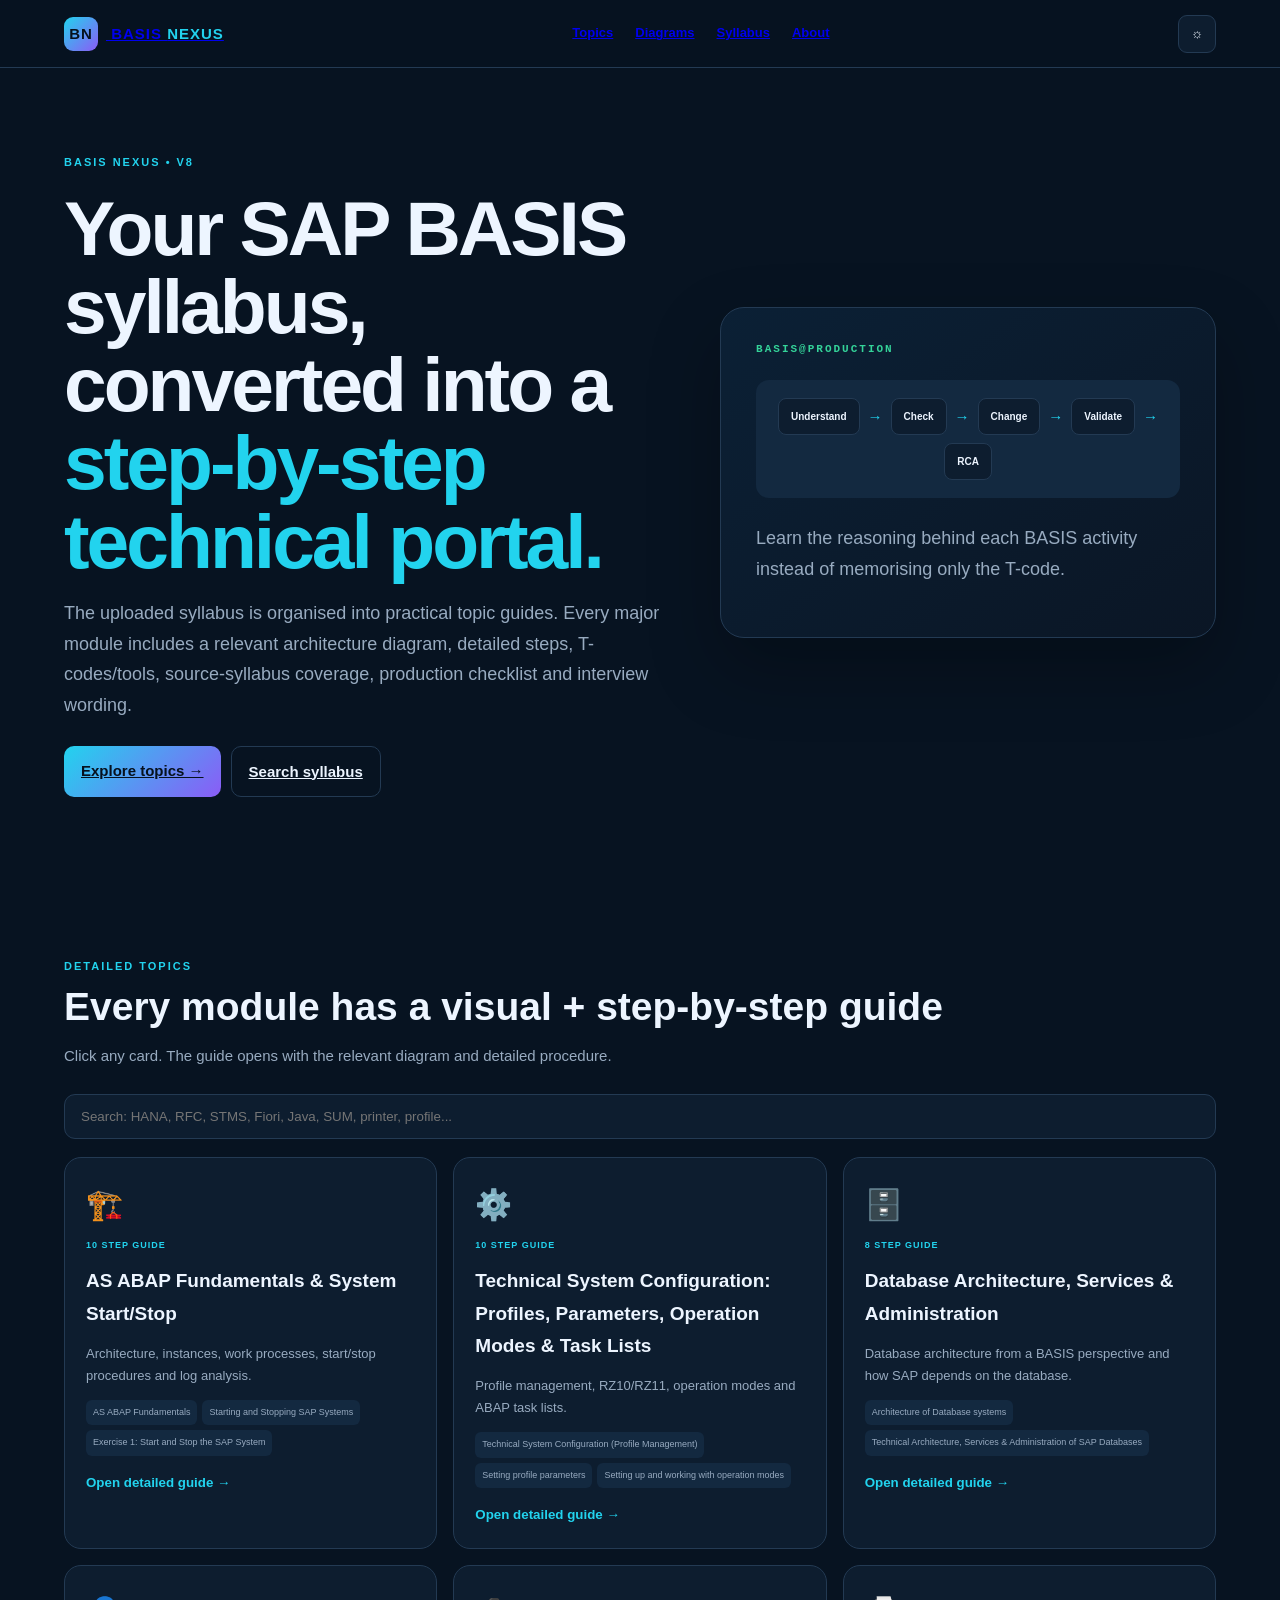
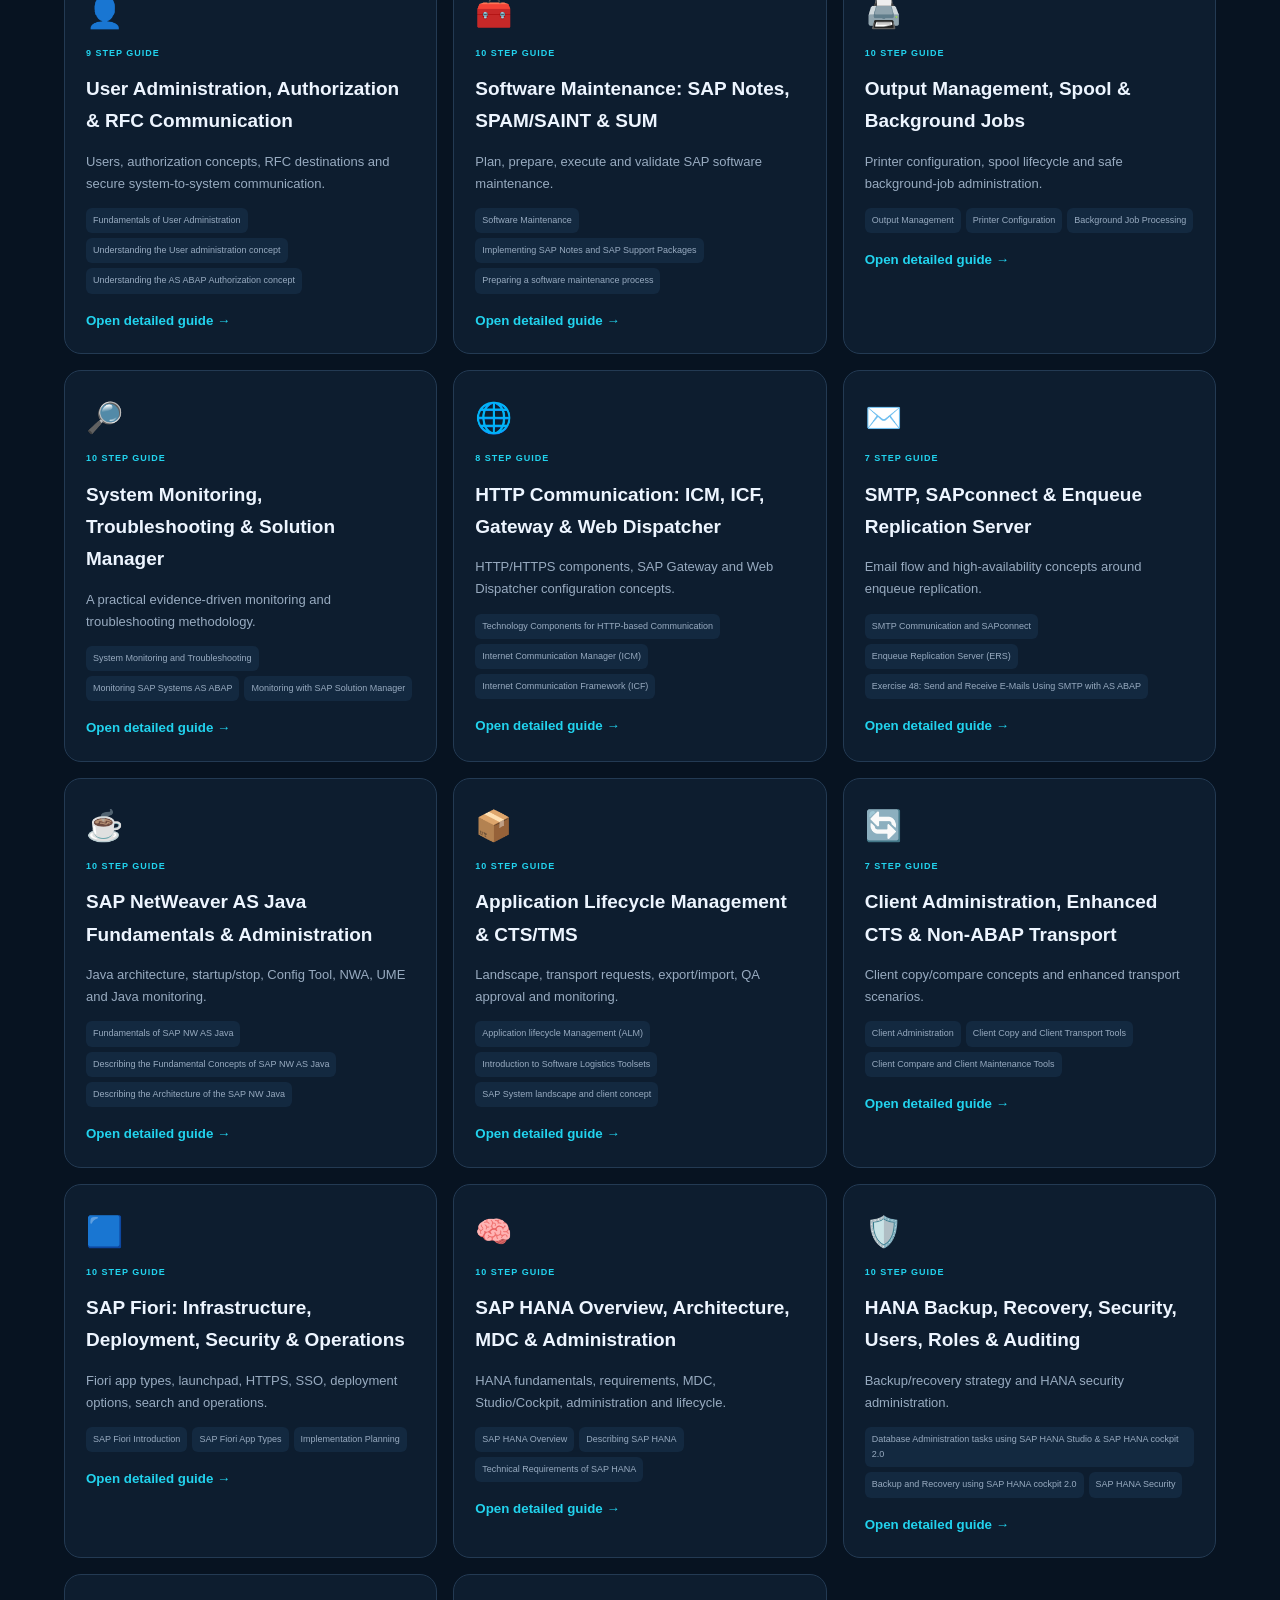
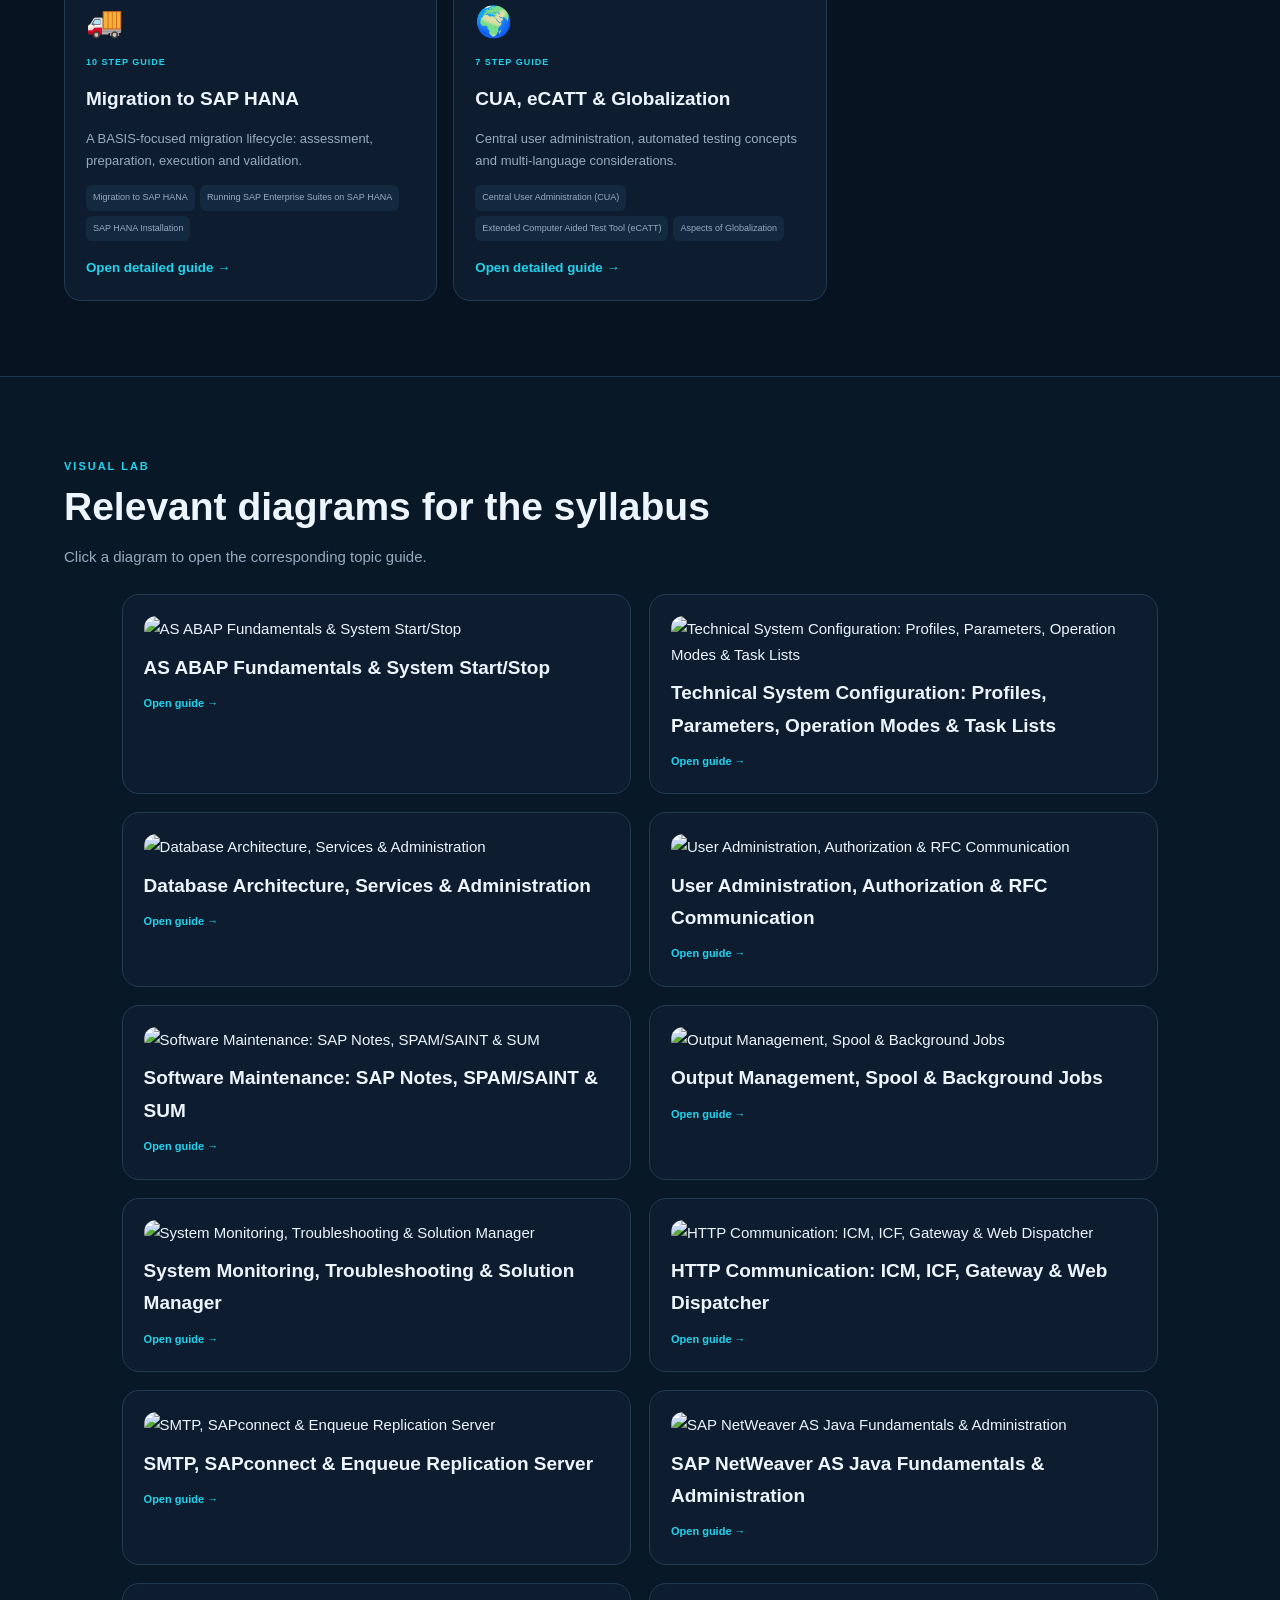
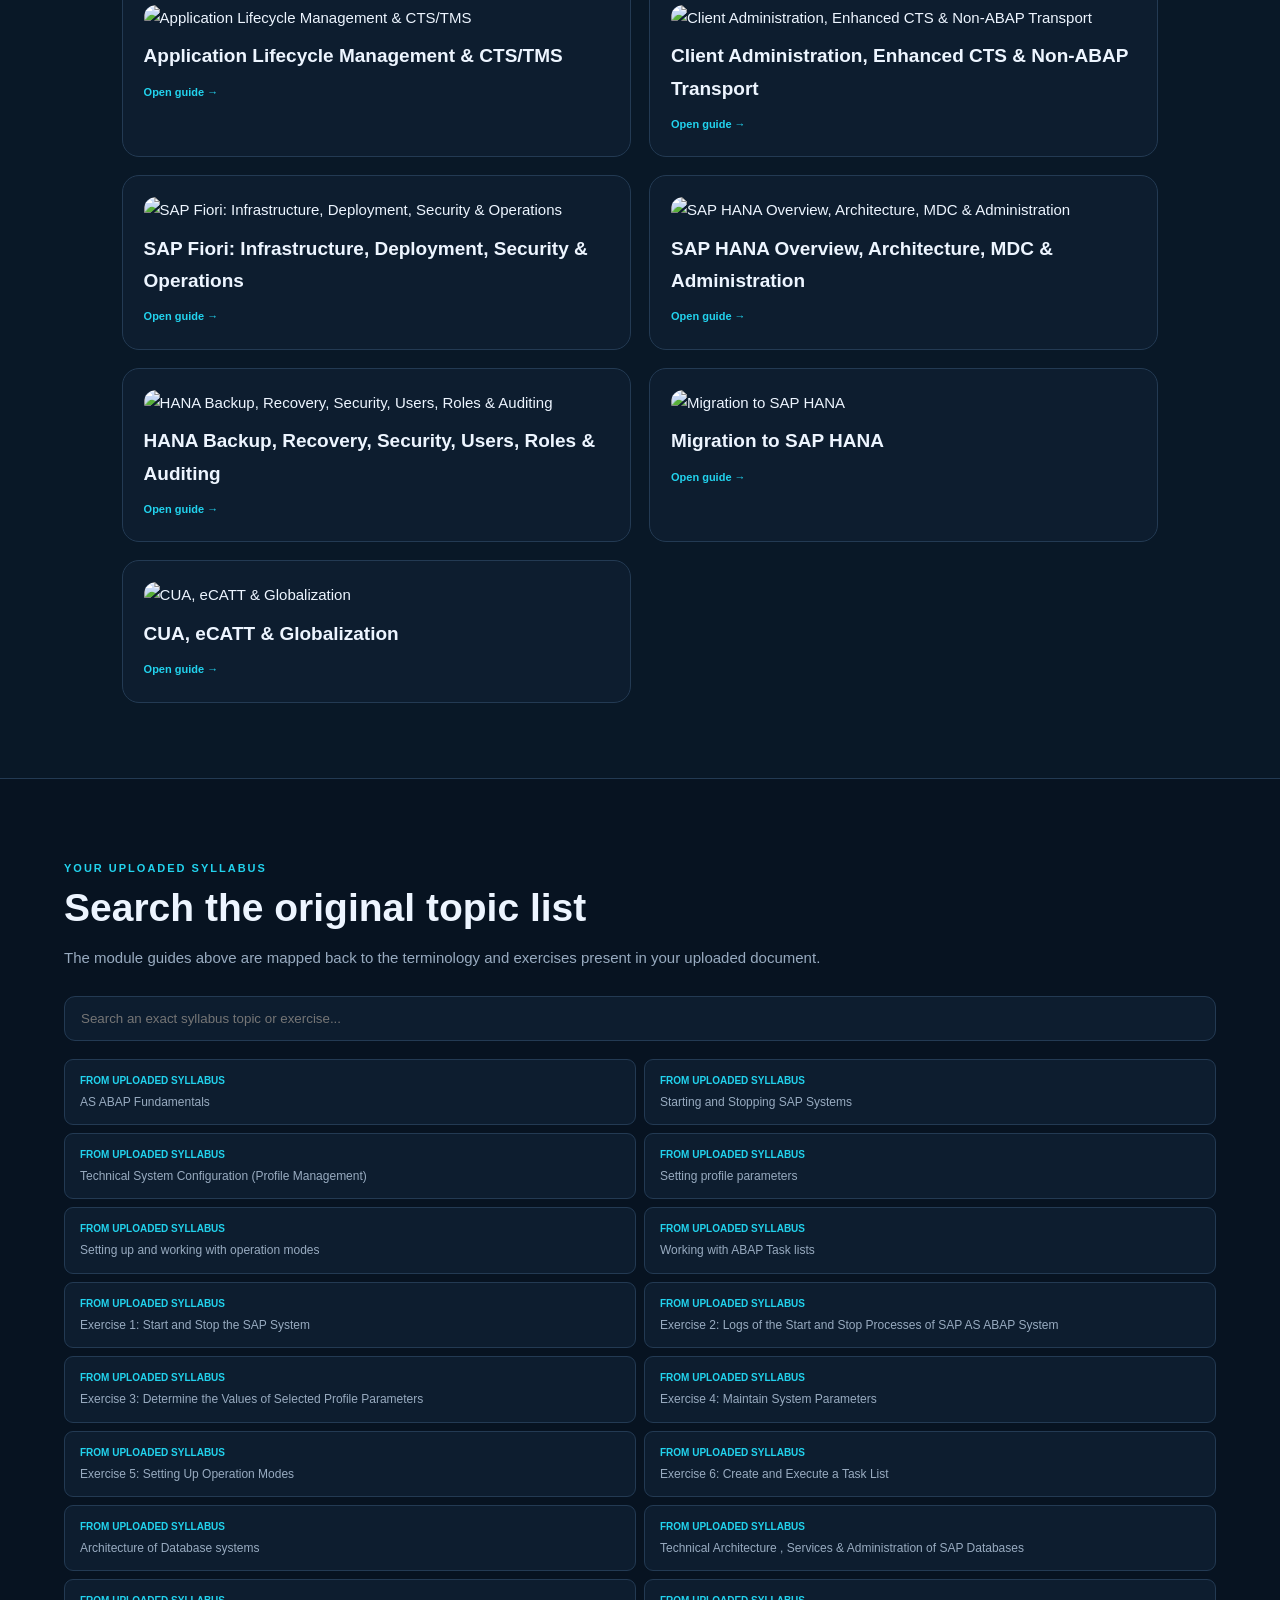
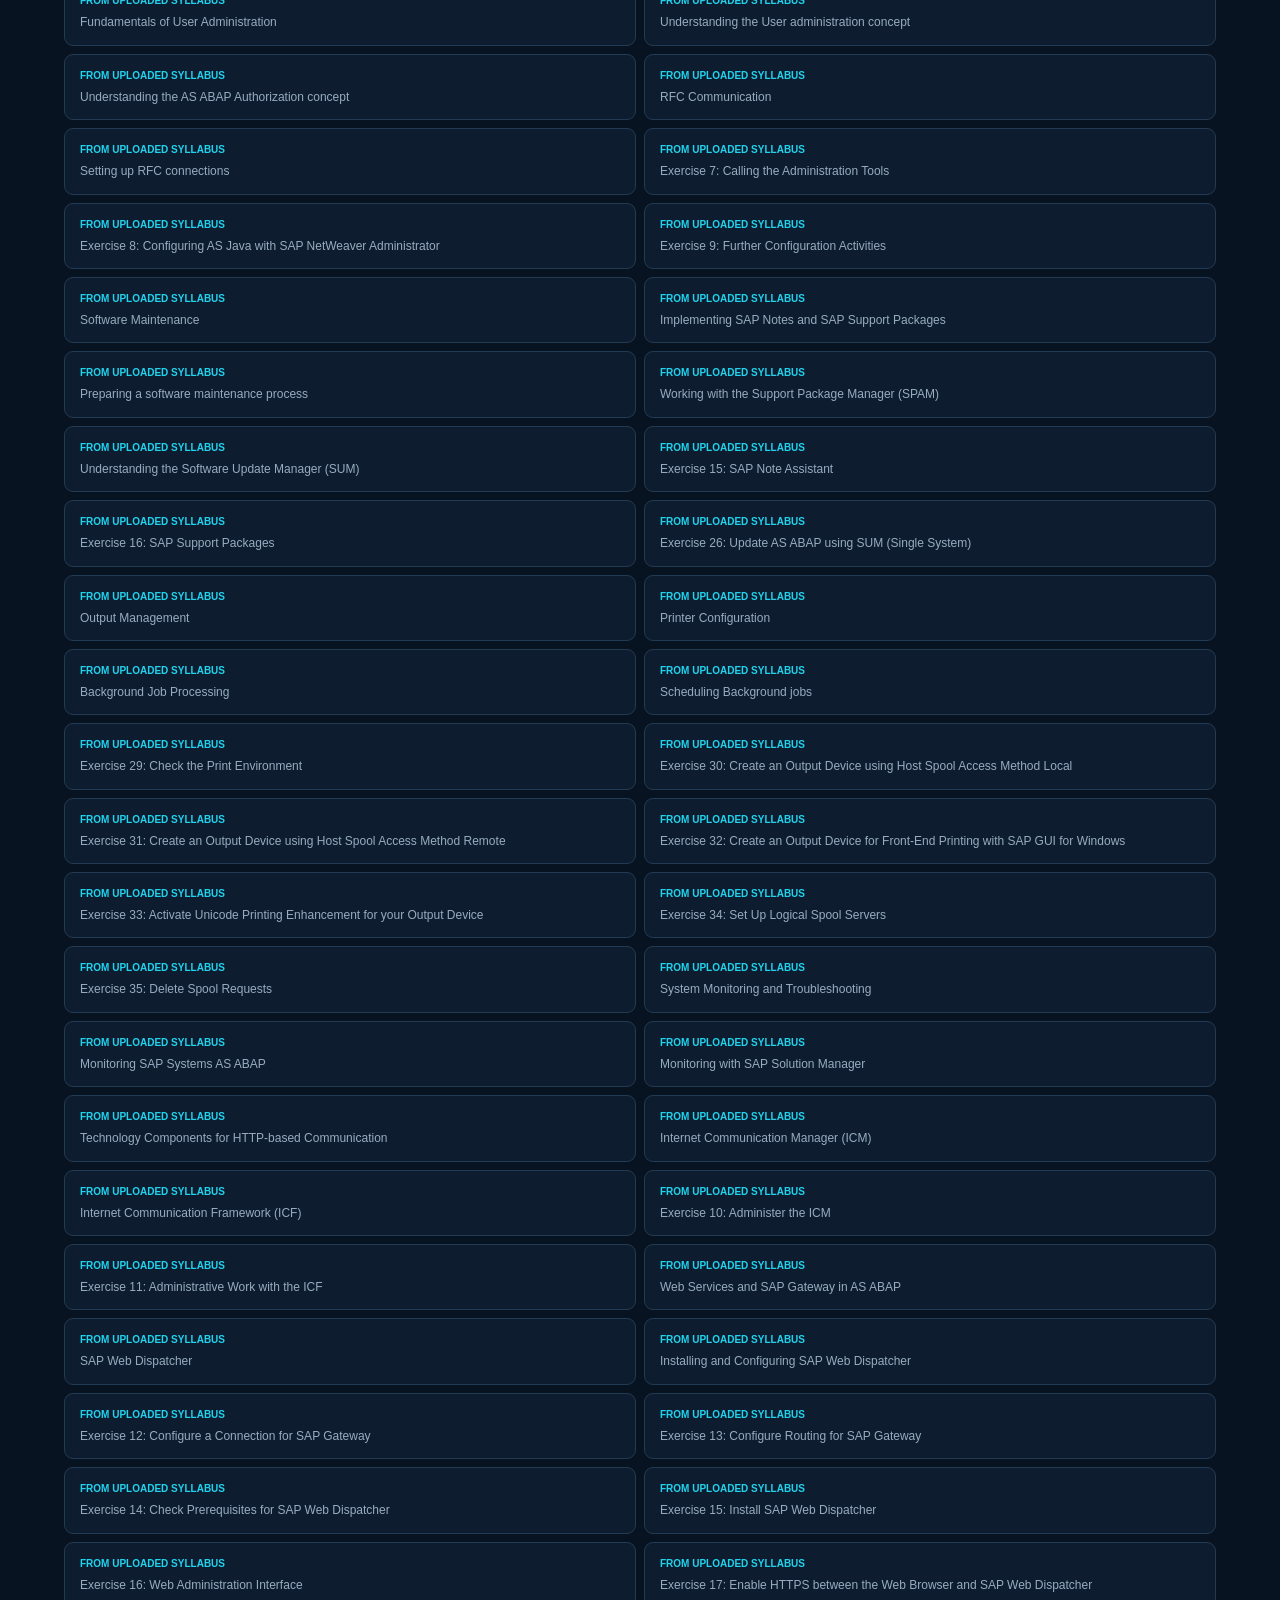
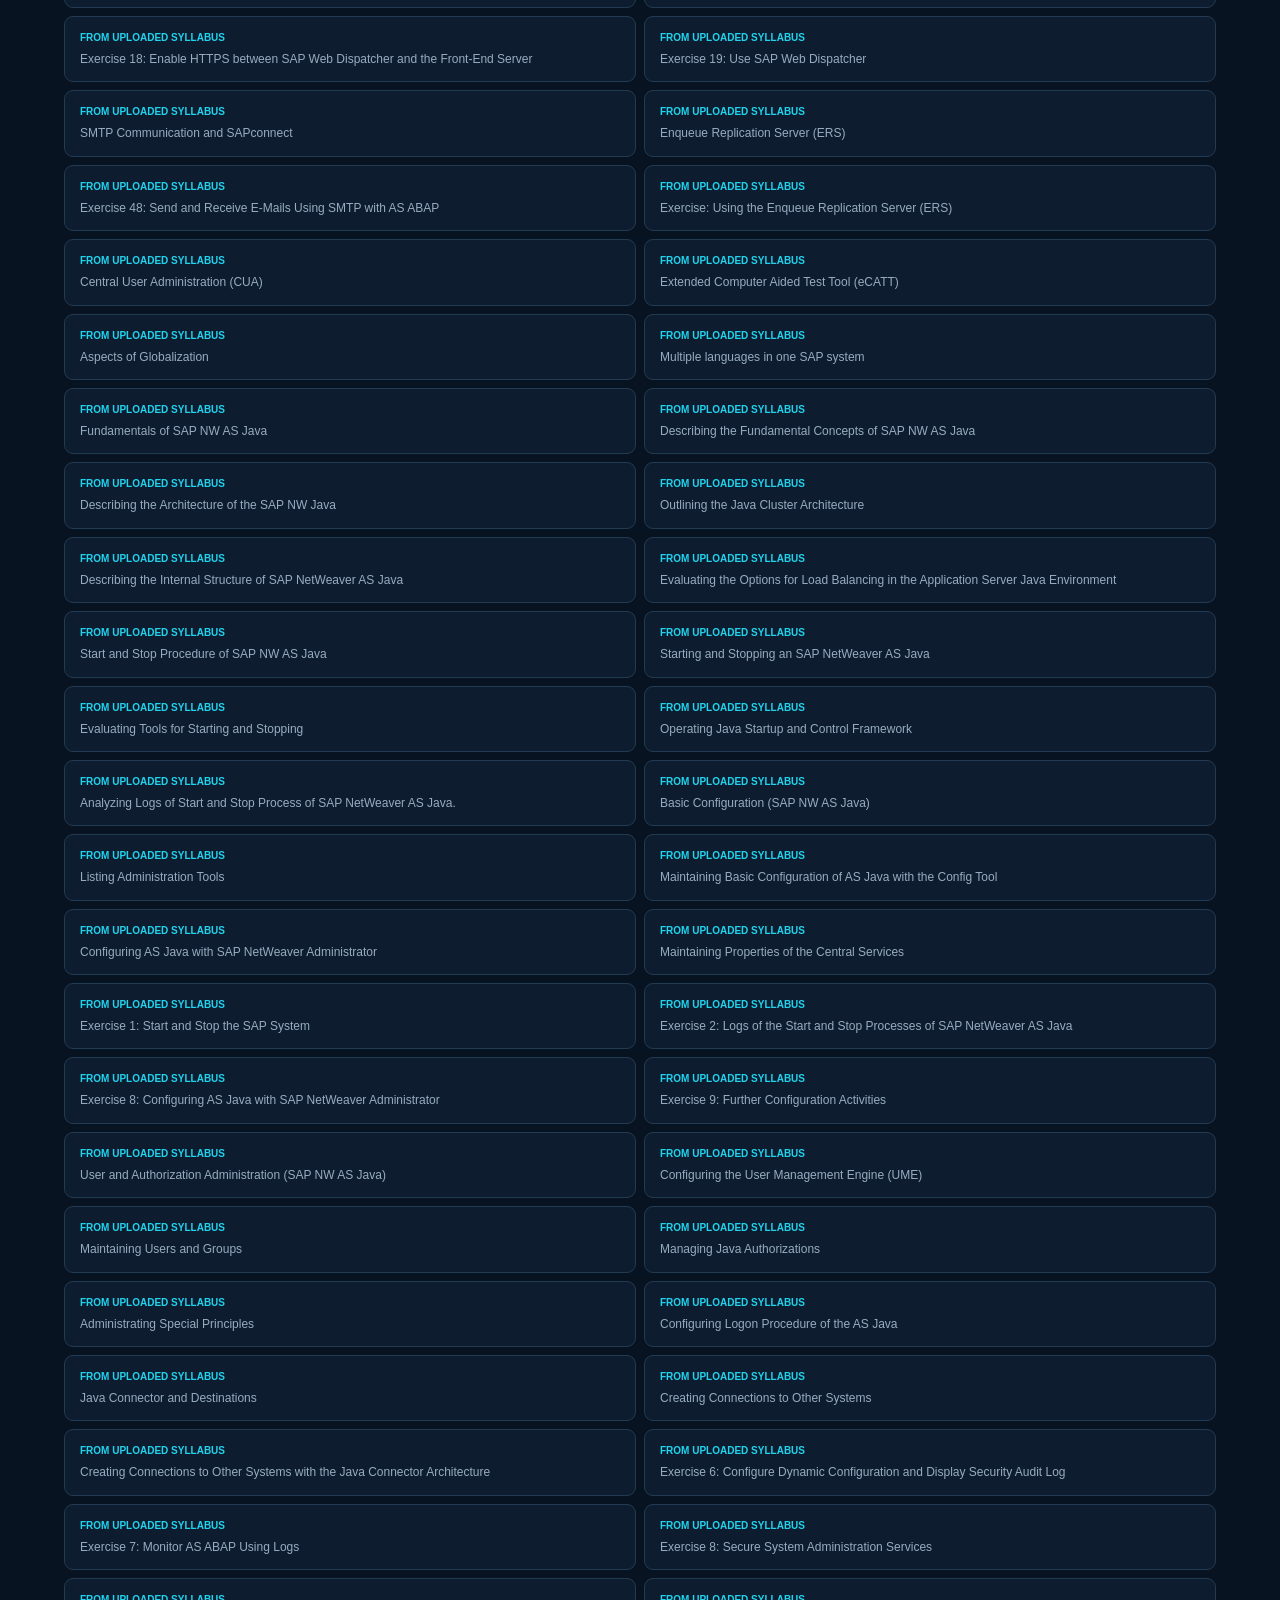
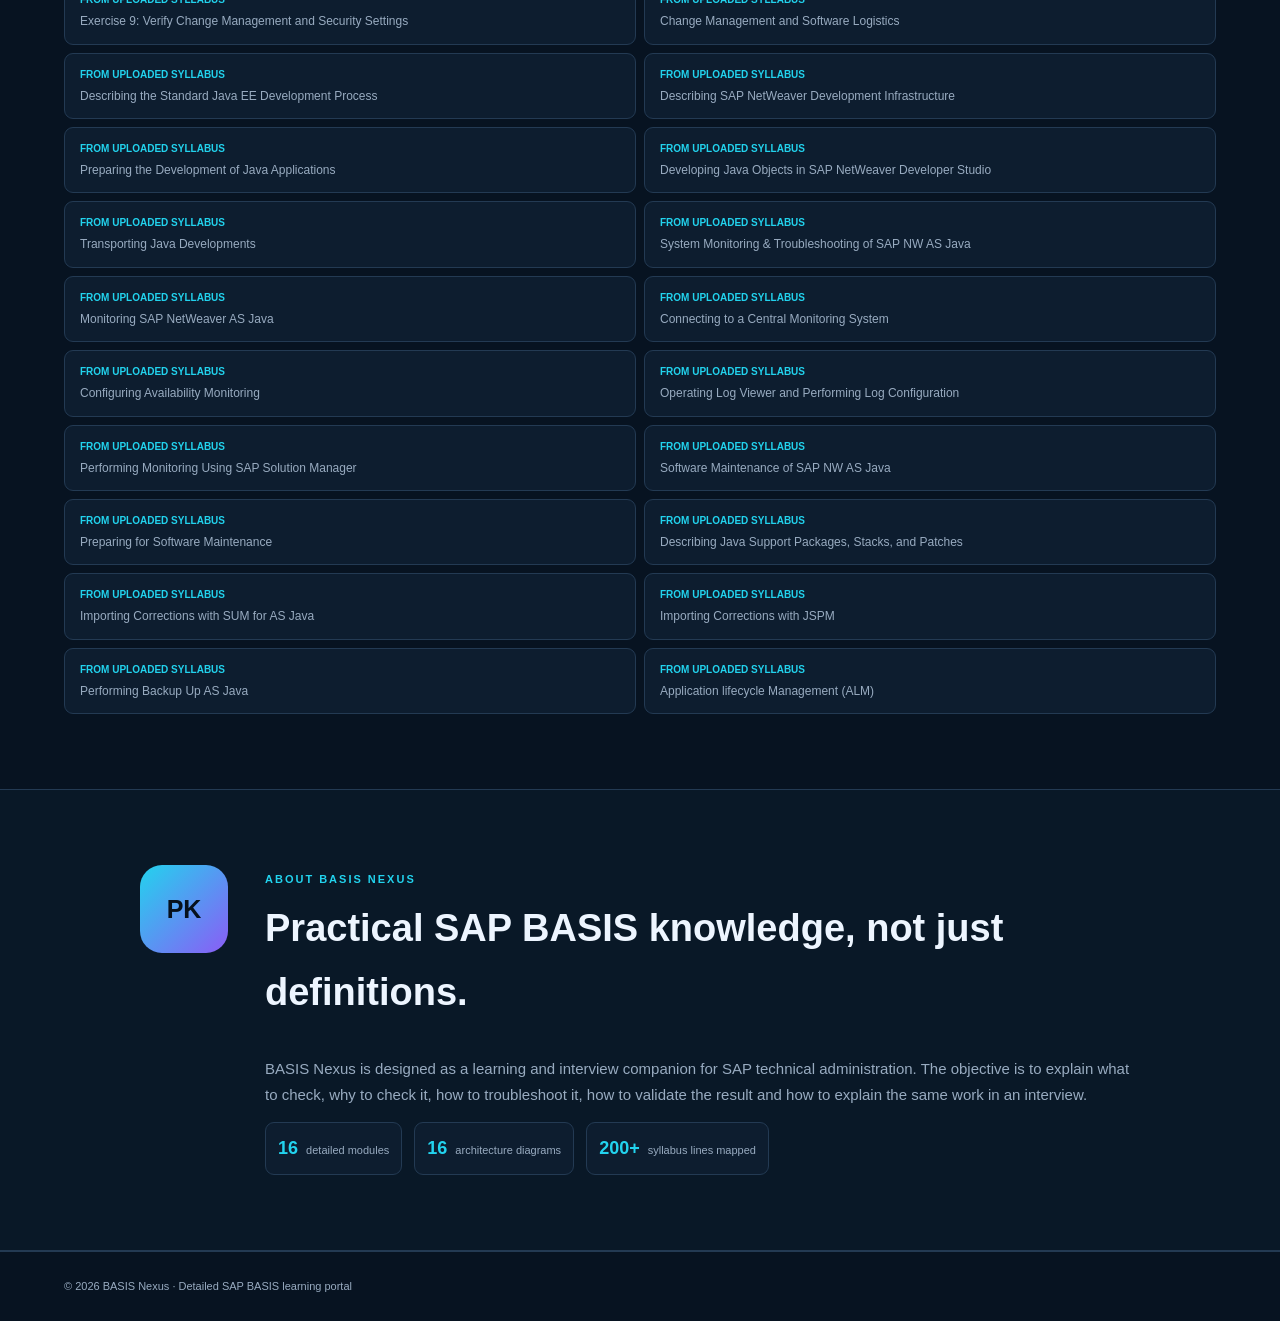
==== commit 795d6008: "Add files via upload" ====
--- a/index.html
+++ b/index.html
@@ -1,248 +1,117 @@
-<!DOCTYPE html>
-<html lang="en">
-<head>
-<meta charset="UTF-8">
-<meta name="viewport" content="width=device-width, initial-scale=1.0">
-<meta name="description" content="BASIS Nexus — practical SAP BASIS, HANA, S/4HANA, cloud and technical operations knowledge.">
-<title>BASIS Nexus | SAP BASIS Knowledge Hub</title>
-<link rel="preconnect" href="https://fonts.googleapis.com">
-<link rel="preconnect" href="https://fonts.gstatic.com" crossorigin>
-<link href="https://fonts.googleapis.com/css2?family=Inter:wght@400;500;600;700;800&family=Space+Grotesk:wght@500;600;700&display=swap" rel="stylesheet">
-<link rel="stylesheet" href="style.css">
-</head>
+<!doctype html>
+<html lang="en"><head><meta charset="utf-8"><meta name="viewport" content="width=device-width,initial-scale=1">
+<title>BASIS Nexus v8 | Detailed SAP BASIS Learning Portal</title>
+<link rel="stylesheet" href="style.css"></head>
 <body>
-<div class="progress" id="progress"></div>
+<header><a class="brand" href="#home"><b>BN</b> BASIS <span>NEXUS</span></a><nav>
+<a href="#topics">Topics</a><a href="#diagrams">Diagrams</a><a href="#syllabus">Syllabus</a><a href="#about">About</a></nav>
+<button id="theme">☼</button></header>
+<main id="home">
+<section class="hero"><div><span class="eyebrow">BASIS NEXUS • V8</span><h1>Your SAP BASIS syllabus, converted into a <em>step-by-step technical portal.</em></h1>
+<p>The uploaded syllabus is organised into practical topic guides. Every major module includes a relevant architecture diagram, detailed steps, T-codes/tools, source-syllabus coverage, production checklist and interview wording.</p>
+<div class="actions"><a href="#topics">Explore topics →</a><a class="ghost" href="#syllabus">Search syllabus</a></div></div>
+<div class="hero-card"><div class="terminal">BASIS@PRODUCTION</div><div class="flow"><span>Understand</span><i>→</i><span>Check</span><i>→</i><span>Change</span><i>→</i><span>Validate</span><i>→</i><span>RCA</span></div><p>Learn the reasoning behind each BASIS activity instead of memorising only the T-code.</p></div></section>
 
-<header class="topbar">
-  <a class="brand" href="#home"><span class="brand-mark">N</span><span>BASIS <b>NEXUS</b></span></a>
-  <nav id="nav">
-    <a href="#home">Home</a><a href="#articles">Articles</a><a href="#topics">Topics</a><a href="#about">About</a>
-  </nav>
-  <div class="header-actions">
-    <button class="icon-btn" id="searchBtn" aria-label="Search">⌕</button>
-    <button class="icon-btn" id="themeBtn" aria-label="Toggle theme">☾</button>
-    <button class="menu-btn" id="menuBtn">☰</button>
-  </div>
-</header>
+<section id="topics" class="section"><div class="head"><span class="eyebrow">DETAILED TOPICS</span><h2>Every module has a visual + step-by-step guide</h2><p>Click any card. The guide opens with the relevant diagram and detailed procedure.</p></div>
+<input id="topicSearch" class="search" placeholder="Search: HANA, RFC, STMS, Fiori, Java, SUM, printer, profile...">
+<div id="cards" class="grid"><article class="card" data-module="abap">
+      <div class="icon">🏗️</div><span class="tag">10 STEP GUIDE</span>
+      <h3>AS ABAP Fundamentals &amp; System Start/Stop</h3><p>Architecture, instances, work processes, start/stop procedures and log analysis.</p>
+      <div class="chips"><span>AS ABAP Fundamentals</span><span>Starting and Stopping SAP Systems</span><span>Exercise 1: Start and Stop the SAP System</span></div>
+      <button type="button">Open detailed guide →</button>
+    </article><article class="card" data-module="profiles">
+      <div class="icon">⚙️</div><span class="tag">10 STEP GUIDE</span>
+      <h3>Technical System Configuration: Profiles, Parameters, Operation Modes &amp; Task Lists</h3><p>Profile management, RZ10/RZ11, operation modes and ABAP task lists.</p>
+      <div class="chips"><span>Technical System Configuration (Profile Management)</span><span>Setting profile parameters</span><span>Setting up and working with operation modes</span></div>
+      <button type="button">Open detailed guide →</button>
+    </article><article class="card" data-module="database">
+      <div class="icon">🗄️</div><span class="tag">8 STEP GUIDE</span>
+      <h3>Database Architecture, Services &amp; Administration</h3><p>Database architecture from a BASIS perspective and how SAP depends on the database.</p>
+      <div class="chips"><span>Architecture of Database systems</span><span>Technical Architecture, Services &amp; Administration of SAP Databases</span></div>
+      <button type="button">Open detailed guide →</button>
+    </article><article class="card" data-module="users-rfc">
+      <div class="icon">👤</div><span class="tag">9 STEP GUIDE</span>
+      <h3>User Administration, Authorization &amp; RFC Communication</h3><p>Users, authorization concepts, RFC destinations and secure system-to-system communication.</p>
+      <div class="chips"><span>Fundamentals of User Administration</span><span>Understanding the User administration concept</span><span>Understanding the AS ABAP Authorization concept</span></div>
+      <button type="button">Open detailed guide →</button>
+    </article><article class="card" data-module="maintenance">
+      <div class="icon">🧰</div><span class="tag">10 STEP GUIDE</span>
+      <h3>Software Maintenance: SAP Notes, SPAM/SAINT &amp; SUM</h3><p>Plan, prepare, execute and validate SAP software maintenance.</p>
+      <div class="chips"><span>Software Maintenance</span><span>Implementing SAP Notes and SAP Support Packages</span><span>Preparing a software maintenance process</span></div>
+      <button type="button">Open detailed guide →</button>
+    </article><article class="card" data-module="output-jobs">
+      <div class="icon">🖨️</div><span class="tag">10 STEP GUIDE</span>
+      <h3>Output Management, Spool &amp; Background Jobs</h3><p>Printer configuration, spool lifecycle and safe background-job administration.</p>
+      <div class="chips"><span>Output Management</span><span>Printer Configuration</span><span>Background Job Processing</span></div>
+      <button type="button">Open detailed guide →</button>
+    </article><article class="card" data-module="monitoring">
+      <div class="icon">🔎</div><span class="tag">10 STEP GUIDE</span>
+      <h3>System Monitoring, Troubleshooting &amp; Solution Manager</h3><p>A practical evidence-driven monitoring and troubleshooting methodology.</p>
+      <div class="chips"><span>System Monitoring and Troubleshooting</span><span>Monitoring SAP Systems AS ABAP</span><span>Monitoring with SAP Solution Manager</span></div>
+      <button type="button">Open detailed guide →</button>
+    </article><article class="card" data-module="http">
+      <div class="icon">🌐</div><span class="tag">8 STEP GUIDE</span>
+      <h3>HTTP Communication: ICM, ICF, Gateway &amp; Web Dispatcher</h3><p>HTTP/HTTPS components, SAP Gateway and Web Dispatcher configuration concepts.</p>
+      <div class="chips"><span>Technology Components for HTTP-based Communication</span><span>Internet Communication Manager (ICM)</span><span>Internet Communication Framework (ICF)</span></div>
+      <button type="button">Open detailed guide →</button>
+    </article><article class="card" data-module="smtp-ers">
+      <div class="icon">✉️</div><span class="tag">7 STEP GUIDE</span>
+      <h3>SMTP, SAPconnect &amp; Enqueue Replication Server</h3><p>Email flow and high-availability concepts around enqueue replication.</p>
+      <div class="chips"><span>SMTP Communication and SAPconnect</span><span>Enqueue Replication Server (ERS)</span><span>Exercise 48: Send and Receive E-Mails Using SMTP with AS ABAP</span></div>
+      <button type="button">Open detailed guide →</button>
+    </article><article class="card" data-module="java">
+      <div class="icon">☕</div><span class="tag">10 STEP GUIDE</span>
+      <h3>SAP NetWeaver AS Java Fundamentals &amp; Administration</h3><p>Java architecture, startup/stop, Config Tool, NWA, UME and Java monitoring.</p>
+      <div class="chips"><span>Fundamentals of SAP NW AS Java</span><span>Describing the Fundamental Concepts of SAP NW AS Java</span><span>Describing the Architecture of the SAP NW Java</span></div>
+      <button type="button">Open detailed guide →</button>
+    </article><article class="card" data-module="alm-cts">
+      <div class="icon">📦</div><span class="tag">10 STEP GUIDE</span>
+      <h3>Application Lifecycle Management &amp; CTS/TMS</h3><p>Landscape, transport requests, export/import, QA approval and monitoring.</p>
+      <div class="chips"><span>Application lifecycle Management (ALM)</span><span>Introduction to Software Logistics Toolsets</span><span>SAP System landscape and client concept</span></div>
+      <button type="button">Open detailed guide →</button>
+    </article><article class="card" data-module="client-cts">
+      <div class="icon">🔄</div><span class="tag">7 STEP GUIDE</span>
+      <h3>Client Administration, Enhanced CTS &amp; Non-ABAP Transport</h3><p>Client copy/compare concepts and enhanced transport scenarios.</p>
+      <div class="chips"><span>Client Administration</span><span>Client Copy and Client Transport Tools</span><span>Client Compare and Client Maintenance Tools</span></div>
+      <button type="button">Open detailed guide →</button>
+    </article><article class="card" data-module="fiori">
+      <div class="icon">🟦</div><span class="tag">10 STEP GUIDE</span>
+      <h3>SAP Fiori: Infrastructure, Deployment, Security &amp; Operations</h3><p>Fiori app types, launchpad, HTTPS, SSO, deployment options, search and operations.</p>
+      <div class="chips"><span>SAP Fiori Introduction</span><span>SAP Fiori App Types</span><span>Implementation Planning</span></div>
+      <button type="button">Open detailed guide →</button>
+    </article><article class="card" data-module="hana">
+      <div class="icon">🧠</div><span class="tag">10 STEP GUIDE</span>
+      <h3>SAP HANA Overview, Architecture, MDC &amp; Administration</h3><p>HANA fundamentals, requirements, MDC, Studio/Cockpit, administration and lifecycle.</p>
+      <div class="chips"><span>SAP HANA Overview</span><span>Describing SAP HANA</span><span>Technical Requirements of SAP HANA</span></div>
+      <button type="button">Open detailed guide →</button>
+    </article><article class="card" data-module="hana-backup-security">
+      <div class="icon">🛡️</div><span class="tag">10 STEP GUIDE</span>
+      <h3>HANA Backup, Recovery, Security, Users, Roles &amp; Auditing</h3><p>Backup/recovery strategy and HANA security administration.</p>
+      <div class="chips"><span>Database Administration tasks using SAP HANA Studio &amp; SAP HANA cockpit 2.0</span><span>Backup and Recovery using SAP HANA cockpit 2.0</span><span>SAP HANA Security</span></div>
+      <button type="button">Open detailed guide →</button>
+    </article><article class="card" data-module="hana-migration">
+      <div class="icon">🚚</div><span class="tag">10 STEP GUIDE</span>
+      <h3>Migration to SAP HANA</h3><p>A BASIS-focused migration lifecycle: assessment, preparation, execution and validation.</p>
+      <div class="chips"><span>Migration to SAP HANA</span><span>Running SAP Enterprise Suites on SAP HANA</span><span>SAP HANA Installation</span></div>
+      <button type="button">Open detailed guide →</button>
+    </article><article class="card" data-module="global-tools">
+      <div class="icon">🌍</div><span class="tag">7 STEP GUIDE</span>
+      <h3>CUA, eCATT &amp; Globalization</h3><p>Central user administration, automated testing concepts and multi-language considerations.</p>
+      <div class="chips"><span>Central User Administration (CUA)</span><span>Extended Computer Aided Test Tool (eCATT)</span><span>Aspects of Globalization</span></div>
+      <button type="button">Open detailed guide →</button>
+    </article></div></section>
 
-<main id="home">
-<section class="hero">
-  <div class="hero-copy">
-    <div class="eyebrow"><span class="pulse"></span> SAP Technical Knowledge Hub</div>
-    <h1>Understand SAP BASIS.<br><span>Build confidence.</span></h1>
-    <p>Practical guides for SAP BASIS administration, HANA, S/4HANA, migrations, cloud operations and real-world troubleshooting — explained simply.</p>
-    <div class="hero-actions">
-      <a class="btn primary" href="#articles">Explore articles <span>→</span></a>
-      <a class="btn ghost" href="#topics">Browse topics</a>
-    </div>
-    <div class="trust-row"><span>✓ Beginner friendly</span><span>✓ Scenario based</span><span>✓ Interview focused</span></div>
-  </div>
-  <div class="hero-visual">
-    <div class="orb"></div>
-    <div class="terminal">
-      <div class="terminal-top"><span></span><span></span><span></span><label>BASIS_NEXUS.sh</label></div>
-      <div class="terminal-body">
-        <p><i>$</i> sapcontrol -nr 00 -function GetProcessList</p>
-        <p class="ok">✓ disp+work &nbsp; GREEN</p>
-        <p class="ok">✓ igswd_mt &nbsp;&nbsp; GREEN</p>
-        <p class="ok">✓ msg_server &nbsp; GREEN</p>
-        <p><i>$</i> systemctl status sapinit</p>
-        <p class="cyan">● SAP SYSTEM — OPERATIONAL</p>
-      </div>
-    </div>
-    <div class="float-card fc1"><b>10+</b><small>Core Topics</small></div>
-    <div class="float-card fc2"><b>24×7</b><small>Ops Mindset</small></div>
-  </div>
-</section>
+<section id="diagrams" class="section dark"><div class="head"><span class="eyebrow">VISUAL LAB</span><h2>Relevant diagrams for the syllabus</h2><p>Click a diagram to open the corresponding topic guide.</p></div>
+<div class="diagram-grid"><article class="diagram-card" data-module="abap"><img src="diagrams/abap-architecture.svg" alt="AS ABAP Fundamentals &amp; System Start/Stop"><h3>AS ABAP Fundamentals &amp; System Start/Stop</h3><span>Open guide →</span></article><article class="diagram-card" data-module="profiles"><img src="diagrams/profiles-operation-modes.svg" alt="Technical System Configuration: Profiles, Parameters, Operation Modes &amp; Task Lists"><h3>Technical System Configuration: Profiles, Parameters, Operation Modes &amp; Task Lists</h3><span>Open guide →</span></article><article class="diagram-card" data-module="database"><img src="diagrams/database-architecture.svg" alt="Database Architecture, Services &amp; Administration"><h3>Database Architecture, Services &amp; Administration</h3><span>Open guide →</span></article><article class="diagram-card" data-module="users-rfc"><img src="diagrams/user-rfc.svg" alt="User Administration, Authorization &amp; RFC Communication"><h3>User Administration, Authorization &amp; RFC Communication</h3><span>Open guide →</span></article><article class="diagram-card" data-module="maintenance"><img src="diagrams/software-maintenance.svg" alt="Software Maintenance: SAP Notes, SPAM/SAINT &amp; SUM"><h3>Software Maintenance: SAP Notes, SPAM/SAINT &amp; SUM</h3><span>Open guide →</span></article><article class="diagram-card" data-module="output-jobs"><img src="diagrams/spool-jobs.svg" alt="Output Management, Spool &amp; Background Jobs"><h3>Output Management, Spool &amp; Background Jobs</h3><span>Open guide →</span></article><article class="diagram-card" data-module="monitoring"><img src="diagrams/monitoring-troubleshooting.svg" alt="System Monitoring, Troubleshooting &amp; Solution Manager"><h3>System Monitoring, Troubleshooting &amp; Solution Manager</h3><span>Open guide →</span></article><article class="diagram-card" data-module="http"><img src="diagrams/http-webdispatcher.svg" alt="HTTP Communication: ICM, ICF, Gateway &amp; Web Dispatcher"><h3>HTTP Communication: ICM, ICF, Gateway &amp; Web Dispatcher</h3><span>Open guide →</span></article><article class="diagram-card" data-module="smtp-ers"><img src="diagrams/smtp-ers.svg" alt="SMTP, SAPconnect &amp; Enqueue Replication Server"><h3>SMTP, SAPconnect &amp; Enqueue Replication Server</h3><span>Open guide →</span></article><article class="diagram-card" data-module="java"><img src="diagrams/java-architecture.svg" alt="SAP NetWeaver AS Java Fundamentals &amp; Administration"><h3>SAP NetWeaver AS Java Fundamentals &amp; Administration</h3><span>Open guide →</span></article><article class="diagram-card" data-module="alm-cts"><img src="diagrams/cts-tms.svg" alt="Application Lifecycle Management &amp; CTS/TMS"><h3>Application Lifecycle Management &amp; CTS/TMS</h3><span>Open guide →</span></article><article class="diagram-card" data-module="client-cts"><img src="diagrams/client-cts.svg" alt="Client Administration, Enhanced CTS &amp; Non-ABAP Transport"><h3>Client Administration, Enhanced CTS &amp; Non-ABAP Transport</h3><span>Open guide →</span></article><article class="diagram-card" data-module="fiori"><img src="diagrams/fiori-architecture.svg" alt="SAP Fiori: Infrastructure, Deployment, Security &amp; Operations"><h3>SAP Fiori: Infrastructure, Deployment, Security &amp; Operations</h3><span>Open guide →</span></article><article class="diagram-card" data-module="hana"><img src="diagrams/hana-mdc.svg" alt="SAP HANA Overview, Architecture, MDC &amp; Administration"><h3>SAP HANA Overview, Architecture, MDC &amp; Administration</h3><span>Open guide →</span></article><article class="diagram-card" data-module="hana-backup-security"><img src="diagrams/hana-backup-security.svg" alt="HANA Backup, Recovery, Security, Users, Roles &amp; Auditing"><h3>HANA Backup, Recovery, Security, Users, Roles &amp; Auditing</h3><span>Open guide →</span></article><article class="diagram-card" data-module="hana-migration"><img src="diagrams/hana-migration.svg" alt="Migration to SAP HANA"><h3>Migration to SAP HANA</h3><span>Open guide →</span></article><article class="diagram-card" data-module="global-tools"><img src="diagrams/globalization.svg" alt="CUA, eCATT &amp; Globalization"><h3>CUA, eCATT &amp; Globalization</h3><span>Open guide →</span></article></div></section>
 
-<section class="stats">
-  <div><strong>01</strong><span>Learn the architecture</span></div>
-  <div><strong>02</strong><span>Master daily operations</span></div>
-  <div><strong>03</strong><span>Troubleshoot scenarios</span></div>
-  <div><strong>04</strong><span>Prepare for interviews</span></div>
-</section>
+<section id="syllabus" class="section"><div class="head"><span class="eyebrow">YOUR UPLOADED SYLLABUS</span><h2>Search the original topic list</h2><p>The module guides above are mapped back to the terminology and exercises present in your uploaded document.</p></div>
+<input id="syllabusSearch" class="search" placeholder="Search an exact syllabus topic or exercise...">
+<div id="syllabusResults" class="syllabus-results"></div></section>
 
-<section class="section overview">
-  <div class="section-head"><div><div class="eyebrow">The BASIS map</div><h2>What does SAP BASIS cover?</h2></div></div>
-  <div class="overview-grid">
-    <div><b>01 · Platform</b><p>Installation, instances, ASCS/ERS, profiles, kernel, SAP Host Agent and operating-system integration.</p></div>
-    <div><b>02 · Operations</b><p>User administration, jobs, spool, RFCs, transports, system monitoring and daily health checks.</p></div>
-    <div><b>03 · Database</b><p>HANA architecture, tenant databases, backups, recovery, replication, capacity and database connectivity.</p></div>
-    <div><b>04 · Lifecycle</b><p>Support packages, SPAM/SAINT, kernel upgrades, SUM, DMO, S/4HANA conversion and system copies.</p></div>
-    <div><b>05 · Reliability</b><p>Performance analysis, HA/DR, incident response, RCA, certificates and secure communication.</p></div>
-    <div><b>06 · Cloud</b><p>AWS, SAP Cloud Connector, RISE with SAP and hybrid on-premise/cloud operations.</p></div>
-  </div>
-</section>
-<section class="section" id="articles">
-  <div class="section-head">
-    <div><div class="eyebrow">Knowledge base</div><h2>Latest articles</h2></div>
-    <div class="controls">
-      <div class="searchbox"><span>⌕</span><input id="articleSearch" placeholder="Search articles..." /></div>
-      <select id="categoryFilter"><option value="all">All topics</option><option value="BASIS">BASIS</option><option value="HANA">HANA</option><option value="S/4HANA">S/4HANA</option><option value="Cloud">Cloud</option><option value="Troubleshooting">Troubleshooting</option></select>
-    </div>
-  </div>
-  <div class="featured-grid" id="articleGrid">
-    <article class="article-card featured" data-category="BASIS" data-title="SAP BASIS Architecture Explained">
-      <div class="card-visual architecture"><span>ASCS</span><span>PAS / AAS</span><span>HANA</span></div>
-      <div class="card-body"><div class="meta"><span class="tag">BASIS</span><span>8 min read</span></div><h3>SAP BASIS Architecture Explained</h3><p>Understand ASCS, PAS, AAS, work processes, database connectivity and the role of BASIS.</p><button class="read-btn" data-article="architecture">Read article →</button></div>
-    </article>
-    <article class="article-card" data-category="BASIS" data-title="STMS Transport Management System">
-      <div class="card-visual transport"><div class="node">DEV</div><div class="line"></div><div class="node">QAS</div><div class="line"></div><div class="node">PRD</div></div>
-      <div class="card-body"><div class="meta"><span class="tag">BASIS</span><span>7 min read</span></div><h3>STMS: Transport Management Made Simple</h3><p>Learn the DEV → QAS → PRD flow, transport routes, import queues and common checks.</p><button class="read-btn" data-article="stms">Read article →</button></div>
-    </article>
-    <article class="article-card" data-category="HANA" data-title="SAP HANA System DB Tenant DB">
-      <div class="card-visual database"><div>HANA</div><small>SYSTEM DB</small><small>TENANT DB</small></div>
-      <div class="card-body"><div class="meta"><span class="tag">HANA</span><span>6 min read</span></div><h3>HANA System DB vs Tenant DB</h3><p>A simple mental model for understanding multitenant HANA architecture.</p><button class="read-btn" data-article="hana">Read article →</button></div>
-    </article>
-    <article class="article-card" data-category="Troubleshooting" data-title="ST03N STAD Performance Analysis">
-      <div class="card-visual chart"><div class="bars"><i></i><i></i><i></i><i></i><i></i></div><span>ST03N / STAD</span></div>
-      <div class="card-body"><div class="meta"><span class="tag">Troubleshooting</span><span>9 min read</span></div><h3>Performance Analysis with ST03N & STAD</h3><p>How to read response time, DB time, CPU time and identify where an SAP transaction is spending time.</p><button class="read-btn" data-article="performance">Read article →</button></div>
-    </article>
-    <article class="article-card" data-category="S/4HANA" data-title="SUM DMO S4HANA Migration">
-      <div class="card-visual migration"><span>ECC</span><b>→</b><span>S/4</span></div>
-      <div class="card-body"><div class="meta"><span class="tag">S/4HANA</span><span>10 min read</span></div><h3>SUM & DMO: The Migration Picture</h3><p>Understand the role of SUM, DMO, Maintenance Planner and the migration lifecycle.</p><button class="read-btn" data-article="migration">Read article →</button></div>
-    </article>
-    <article class="article-card" data-category="Cloud" data-title="SAP Cloud Connector">
-      <div class="card-visual cloud"><div class="cloud-icon">☁</div><span>ON-PREM</span><b>↔</b><span>CLOUD</span></div>
-      <div class="card-body"><div class="meta"><span class="tag">Cloud</span><span>7 min read</span></div><h3>SAP Cloud Connector Explained</h3><p>See how Cloud Connector creates a controlled tunnel between on-premise systems and SAP cloud services.</p><button class="read-btn" data-article="cloud">Read article →</button></div>
-    </article>
-  </div>
-  <div id="noResults" class="no-results">No articles match your search.</div>
-</section>
-
-<section class="section topics-section" id="topics">
-  <div class="section-head"><div><div class="eyebrow">Explore</div><h2>Learn by topic</h2></div></div>
-  <div class="topic-grid">
-    <a href="#articles" class="topic"><span>⚙</span><div><b>BASIS Administration</b><small>Users, roles, profiles, parameters, jobs, spool, RFC and daily operations.</small></div><em>→</em></a>
-    <a href="#articles" class="topic"><span>◈</span><div><b>SAP Architecture</b><small>ASCS, ERS, PAS, AAS, work processes, instances, clients and system landscape.</small></div><em>→</em></a>
-    <a href="#articles" class="topic"><span>⇄</span><div><b>Transport Management</b><small>STMS, transport routes, import queues, return codes and transport troubleshooting.</small></div><em>→</em></a>
-    <a href="#articles" class="topic"><span>⌁</span><div><b>Monitoring & Performance</b><small>SM21, ST22, SM50, SM66, ST03N, STAD, DB02 and performance analysis.</small></div><em>→</em></a>
-    <a href="#articles" class="topic"><span>◉</span><div><b>SAP HANA</b><small>System DB, tenant DB, backup, recovery, HANA Cockpit, HA and replication.</small></div><em>→</em></a>
-    <a href="#articles" class="topic"><span>◆</span><div><b>S/4HANA & Upgrades</b><small>SUM, DMO, system conversion, upgrades, kernel maintenance and Maintenance Planner.</small></div><em>→</em></a>
-    <a href="#articles" class="topic"><span>☁</span><div><b>Cloud & RISE with SAP</b><small>AWS, Cloud Connector, RISE, connectivity, certificates and cloud operations.</small></div><em>→</em></a>
-    <a href="#articles" class="topic"><span>⟳</span><div><b>System Copy & Refresh</b><small>System refresh, homogeneous/heterogeneous copy, SWPM, client copy and post-copy steps.</small></div><em>→</em></a>
-    <a href="#articles" class="topic"><span>◫</span><div><b>Installation & Lifecycle</b><small>SAP installation, filesystem mounts, profiles, SAP Host Agent, start/stop and patches.</small></div><em>→</em></a>
-    <a href="#articles" class="topic"><span>♙</span><div><b>Security & Certificates</b><small>SU01, PFCG, SUIM, SSL/TLS, STRUST, certificates and secure connectivity.</small></div><em>→</em></a>
-    <a href="#articles" class="topic"><span>⌘</span><div><b>High Availability & DR</b><small>ASCS/ERS, HANA System Replication, failover, backup strategy and disaster recovery.</small></div><em>→</em></a>
-    <a href="#articles" class="topic"><span>✓</span><div><b>Troubleshooting & Interview Prep</b><small>RCA, incident scenarios, issue isolation and practical BASIS interview answers.</small></div><em>→</em></a>
-  </div>
-</section>
-
-
-<section class="section scenarios" id="scenarios">
-  <div class="section-head">
-    <div><div class="eyebrow">Production playbook</div><h2>Real-world scenarios & troubleshooting</h2></div>
-    <p class="section-intro">A practical incident-first approach: identify the symptom, collect evidence, isolate the layer, fix safely, validate, and document the RCA.</p>
-  </div>
-  <div class="scenario-grid">
-    <article class="scenario-card critical">
-      <div class="scenario-top"><span class="severity">P1 / CRITICAL</span><span>Availability</span></div>
-      <h3>SAP system is down</h3>
-      <p>Users cannot log in or receive connection errors.</p>
-      <ol><li>Check OS/server availability and filesystem space.</li><li>Run <code>sapcontrol -nr &lt;NN&gt; -function GetProcessList</code>.</li><li>Check ASCS/PAS/AAS and database status.</li><li>Review <b>dev_disp</b>, <b>dev_ms</b>, <b>dev_w*</b> and system logs.</li><li>Restart only after identifying the failed component and following the runbook.</li></ol>
-      <button class="scenario-btn" data-scenario="systemdown">Open troubleshooting guide →</button>
-    </article>
-
-    <article class="scenario-card">
-      <div class="scenario-top"><span class="severity">P1 / HIGH</span><span>Performance</span></div>
-      <h3>SAP is suddenly very slow</h3>
-      <p>Multiple users report high response time.</p>
-      <ol><li>Confirm scope and exact time window.</li><li>Check <b>ST03N</b> for workload and response-time trends.</li><li>Use <b>STAD</b> for request-level evidence.</li><li>Check <b>SM50/SM66</b>, CPU, memory and DB indicators.</li><li>Correlate with recent changes and infrastructure alerts.</li></ol>
-      <button class="scenario-btn" data-scenario="slow">Open troubleshooting guide →</button>
-    </article>
-
-    <article class="scenario-card">
-      <div class="scenario-top"><span class="severity">HIGH</span><span>Transport</span></div>
-      <h3>Transport import failed — RC 8 / RC 12</h3>
-      <p>A transport reaches QAS/PRD but the import ends with errors.</p>
-      <ol><li>Open the transport import log in <b>STMS</b>.</li><li>Identify the exact object and error message.</li><li>Check sequence/dependencies and target system status.</li><li>Review relevant application logs or DDIC/object activation issues.</li><li>Do not blindly re-import; document the cause and corrective action.</li></ol>
-      <button class="scenario-btn" data-scenario="transport">Open troubleshooting guide →</button>
-    </article>
-
-    <article class="scenario-card">
-      <div class="scenario-top"><span class="severity">HIGH</span><span>Database</span></div>
-      <h3>HANA disk usage is critical</h3>
-      <p>Database filesystem or HANA persistence usage is approaching capacity.</p>
-      <ol><li>Confirm which filesystem/volume is consuming space.</li><li>Check HANA alerts and database usage.</li><li>Review backup/log-backup destination growth.</li><li>Do not delete database files manually.</li><li>Engage the DB/storage owner and execute the approved cleanup/extension procedure.</li></ol>
-      <button class="scenario-btn" data-scenario="hanaDisk">Open troubleshooting guide →</button>
-    </article>
-
-    <article class="scenario-card">
-      <div class="scenario-top"><span class="severity">MEDIUM</span><span>Jobs</span></div>
-      <h3>Background job is cancelled</h3>
-      <p>A business-critical SM37 job fails repeatedly.</p>
-      <ol><li>Check job log, job step and runtime.</li><li>Check the executing user and authorization.</li><li>Check ST22 if an ABAP dump occurred.</li><li>Check SM50/SM66 and application logs if processing is stuck.</li><li>Validate variant/input data before rerunning.</li></ol>
-      <button class="scenario-btn" data-scenario="job">Open troubleshooting guide →</button>
-    </article>
-
-    <article class="scenario-card">
-      <div class="scenario-top"><span class="severity">MEDIUM</span><span>Connectivity</span></div>
-      <h3>RFC connection fails</h3>
-      <p>An interface reports a connection or authorization error.</p>
-      <ol><li>Test the destination in <b>SM59</b>.</li><li>Separate network/host failure from authentication failure.</li><li>Check gateway/service configuration where relevant.</li><li>Validate technical user, certificate or password.</li><li>Retest from SAP and confirm the dependent interface.</li></ol>
-      <button class="scenario-btn" data-scenario="rfc">Open troubleshooting guide →</button>
-    </article>
-
-    <article class="scenario-card">
-      <div class="scenario-top"><span class="severity">MEDIUM</span><span>Security</span></div>
-      <h3>SSL certificate is expired</h3>
-      <p>An HTTPS integration suddenly stops working after certificate expiry.</p>
-      <ol><li>Confirm expiry and identify the affected PSE in <b>STRUST</b>.</li><li>Obtain the correct certificate chain from the approved source.</li><li>Update/import the chain according to the change procedure.</li><li>Save/distribute the PSE as required.</li><li>Retest the integration and document the new expiry date.</li></ol>
-      <button class="scenario-btn" data-scenario="ssl">Open troubleshooting guide →</button>
-    </article>
-
-    <article class="scenario-card">
-      <div class="scenario-top"><span class="severity">MEDIUM</span><span>Users</span></div>
-      <h3>User cannot log in</h3>
-      <p>A user reports password, lock, authorization or connection problems.</p>
-      <ol><li>Check whether the user is locked/expired in <b>SU01</b>.</li><li>Separate authentication from authorization.</li><li>Check ST22/application logs if a technical error occurs.</li><li>For Fiori/SSO, check the identity provider/trust path.</li><li>Never grant broad roles as a quick fix.</li></ol>
-      <button class="scenario-btn" data-scenario="user">Open troubleshooting guide →</button>
-    </article>
-  </div>
-</section>
-
-<section class="section error-guide" id="errors">
-  <div class="section-head">
-    <div><div class="eyebrow">Quick reference</div><h2>Common BASIS errors</h2></div>
-  </div>
-  <div class="error-table-wrap">
-    <table class="error-table">
-      <thead><tr><th>Symptom / Error</th><th>First checks</th><th>Typical direction</th></tr></thead>
-      <tbody>
-        <tr><td><b>System not available</b></td><td>sapcontrol, OS, ASCS/PAS, DB, logs</td><td>Identify failed layer before restart</td></tr>
-        <tr><td><b>ST22 ABAP dump</b></td><td>Dump category, time, program, user</td><td>ABAP/application or data issue</td></tr>
-        <tr><td><b>SM21 critical event</b></td><td>Event text and timestamp</td><td>Correlate with OS/DB/application logs</td></tr>
-        <tr><td><b>SM37 job cancelled</b></td><td>Job log, step, user, ST22</td><td>Program, authorization, data or resource issue</td></tr>
-        <tr><td><b>STMS RC 8 / 12</b></td><td>Import log, object, sequence</td><td>Transport/content/dependency issue</td></tr>
-        <tr><td><b>RFC connection failed</b></td><td>SM59 connection/auth tests</td><td>Network, gateway, credentials/certificate</td></tr>
-        <tr><td><b>Work processes full</b></td><td>SM50/SM66, long runners, CPU/DB</td><td>Long transaction, lock, DB or resource bottleneck</td></tr>
-        <tr><td><b>Filesystem full</b></td><td>df -h, mount usage, logs</td><td>Safe cleanup/extension; never delete SAP DB files blindly</td></tr>
-        <tr><td><b>HANA alert / disk full</b></td><td>HANA alerts, persistence/log area</td><td>DB/storage investigation and approved capacity action</td></tr>
-        <tr><td><b>SSL handshake/certificate error</b></td><td>STRUST, expiry, certificate chain</td><td>Trust/certificate configuration</td></tr>
-      </tbody>
-    </table>
-  </div>
-</section>
-<section class="section about" id="about">
-  <div class="about-card">
-    <div class="about-avatar">PK</div>
-    <div>
-      <div class="eyebrow">About the author</div>
-      <h2>Pradeep Kumar</h2>
-      <p>I'm an IT professional with 10+ years of experience across infrastructure, Linux/VMware environments, SAP technical platforms, data and analytics, and technology delivery. My career has included infrastructure operations, SAP PI/PO exposure, business and analytics roles, and Scrum Master / SAFe responsibilities.</p>
-      <p>BASIS Nexus is where I bring that technical and operations mindset into SAP BASIS — documenting architecture, administration, HANA, S/4HANA, migrations, cloud connectivity, monitoring and troubleshooting in simple, practical language.</p>
-      <div class="chips"><span>10+ Years IT</span><span>Infrastructure</span><span>SAP Technical</span><span>Linux / VMware</span><span>HANA</span><span>S/4HANA</span><span>Cloud</span><span>SAFe / Scrum</span></div>
-    </div>
-  </div>
-</section>
+<section id="about" class="section dark"><div class="about"><div class="avatar">PK</div><div><span class="eyebrow">ABOUT BASIS NEXUS</span><h2>Practical SAP BASIS knowledge, not just definitions.</h2>
+<p>BASIS Nexus is designed as a learning and interview companion for SAP technical administration. The objective is to explain what to check, why to check it, how to troubleshoot it, how to validate the result and how to explain the same work in an interview.</p>
+<div class="stats"><span><b>16</b> detailed modules</span><span><b>16</b> architecture diagrams</span><span><b>200+</b> syllabus lines mapped</span></div></div></div></section>
 </main>
-
-<footer><div><a class="brand" href="#home"><span class="brand-mark">N</span><span>BASIS <b>NEXUS</b></span></a><p>Practical SAP technical knowledge.</p></div><div class="footer-links"><a href="#articles">Articles</a><a href="#topics">Topics</a><a href="#about">About</a></div><span>© 2026 BASIS Nexus</span></footer>
-
-<div class="modal" id="modal"><div class="modal-panel"><button class="close" id="closeModal">×</button><div id="modalContent"></div></div></div>
-
-<div class="search-overlay" id="searchOverlay"><div class="global-search"><button class="close" id="closeSearch">×</button><div class="eyebrow">Search BASIS Nexus</div><h2>What do you want to learn?</h2><input id="globalSearch" autofocus placeholder="Try: STMS, HANA, performance..." /><div id="searchResults"></div></div></div>
-
-<script src="app.js"></script>
-</body>
-</html>+<footer>© 2026 BASIS Nexus · Detailed SAP BASIS learning portal</footer>
+<div id="modal" class="modal"><div class="shade"></div><div class="modalbox"><button id="close">×</button><div id="body"></div></div></div>
+<script src="app.js" defer></script></body></html>
--- a/style.css
+++ b/style.css
@@ -1,10 +1 @@
-*{box-sizing:border-box}html{scroll-behavior:smooth}body{margin:0;font-family:Inter,Arial,sans-serif;background:#07111f;color:#eaf1f8;line-height:1.6}a{text-decoration:none;color:inherit}.progress{position:fixed;top:0;left:0;height:3px;width:0;background:linear-gradient(90deg,#22d3ee,#7c3aed);z-index:1000}.topbar{height:72px;display:flex;align-items:center;justify-content:space-between;padding:0 6%;border-bottom:1px solid rgba(255,255,255,.08);background:rgba(7,17,31,.86);backdrop-filter:blur(16px);position:sticky;top:0;z-index:100}.brand{display:flex;align-items:center;gap:10px;font-family:"Space Grotesk";font-weight:700;letter-spacing:.04em}.brand-mark{width:34px;height:34px;border-radius:10px;display:grid;place-items:center;background:linear-gradient(135deg,#22d3ee,#7c3aed);color:white;font-weight:800;box-shadow:0 8px 30px rgba(34,211,238,.2)}nav{display:flex;gap:30px;color:#9fb0c3;font-size:14px}nav a:hover,.footer-links a:hover{color:#fff}.header-actions{display:flex;gap:8px}.icon-btn,.menu-btn{border:1px solid rgba(255,255,255,.1);background:#0d1a2b;color:#dbeafe;border-radius:10px;width:38px;height:38px;cursor:pointer;font-size:18px}.menu-btn{display:none}.hero{min-height:680px;padding:100px 8% 90px;display:grid;grid-template-columns:1.05fr .95fr;align-items:center;gap:50px;background:radial-gradient(circle at 75% 35%,rgba(34,211,238,.11),transparent 28%),radial-gradient(circle at 15% 20%,rgba(124,58,237,.13),transparent 25%)}.eyebrow{color:#67e8f9;text-transform:uppercase;letter-spacing:.16em;font-size:11px;font-weight:800;margin-bottom:15px}.pulse{display:inline-block;width:7px;height:7px;border-radius:50%;background:#22d3ee;box-shadow:0 0 14px #22d3ee;margin-right:7px}.hero h1{font-family:"Space Grotesk";font-size:clamp(46px,6vw,78px);line-height:1.02;letter-spacing:-.045em;margin:0 0 24px}.hero h1 span{background:linear-gradient(90deg,#67e8f9,#a78bfa);-webkit-background-clip:text;color:transparent}.hero p{max-width:650px;color:#9fb0c3;font-size:18px}.hero-actions{display:flex;gap:12px;margin:32px 0}.btn{padding:13px 19px;border-radius:10px;font-weight:700;font-size:14px}.btn.primary{background:#fff;color:#07111f}.btn.primary:hover{transform:translateY(-2px)}.btn.ghost{border:1px solid rgba(255,255,255,.15);color:#dbeafe}.trust-row{display:flex;gap:20px;flex-wrap:wrap;color:#7f93aa;font-size:12px}.hero-visual{position:relative;min-height:420px;display:grid;place-items:center}.orb{position:absolute;width:340px;height:340px;border-radius:50%;background:radial-gradient(circle,rgba(34,211,238,.18),rgba(124,58,237,.05) 55%,transparent 70%);filter:blur(4px)}.terminal{width:min(520px,100%);background:#091523;border:1px solid rgba(103,232,249,.18);border-radius:16px;box-shadow:0 30px 80px rgba(0,0,0,.4);overflow:hidden;position:relative;z-index:2}.terminal-top{height:40px;background:#0e1c2d;display:flex;align-items:center;gap:6px;padding:0 15px}.terminal-top span{width:8px;height:8px;border-radius:50%;background:#34475b}.terminal-top label{margin-left:10px;color:#6e8298;font:11px monospace}.terminal-body{padding:26px;font:13px/2 monospace;color:#9fb0c3}.terminal-body i{color:#67e8f9;font-style:normal}.terminal-body .ok{color:#86efac}.terminal-body .cyan{color:#67e8f9}.float-card{position:absolute;background:rgba(11,27,43,.9);border:1px solid rgba(255,255,255,.1);border-radius:12px;padding:12px 15px;z-index:3;box-shadow:0 15px 40px rgba(0,0,0,.3)}.float-card b{display:block;font-family:"Space Grotesk";font-size:22px}.float-card small{color:#8194a8}.fc1{top:18%;right:0}.fc2{bottom:15%;left:0}.stats{display:grid;grid-template-columns:repeat(4,1fr);border-top:1px solid rgba(255,255,255,.08);border-bottom:1px solid rgba(255,255,255,.08);background:#091522}.stats div{padding:28px 7%;border-right:1px solid rgba(255,255,255,.07)}.stats strong{display:block;color:#67e8f9;font-size:13px}.stats span{color:#a7b7c8;font-size:13px}.section{padding:100px 8%;max-width:1500px;margin:auto}.section-head{display:flex;justify-content:space-between;gap:30px;align-items:end;margin-bottom:35px}.section h2{font:700 clamp(30px,4vw,48px)/1.05 "Space Grotesk";margin:0;letter-spacing:-.03em}.controls{display:flex;gap:10px}.searchbox{display:flex;align-items:center;border:1px solid rgba(255,255,255,.1);background:#0c1929;border-radius:9px;padding:0 12px}.searchbox input,.controls select{border:0;outline:0;background:transparent;color:#dbeafe;padding:11px;font:13px Inter}.controls select{border:1px solid rgba(255,255,255,.1);border-radius:9px;background:#0c1929}.featured-grid{display:grid;grid-template-columns:repeat(3,1fr);gap:18px}.article-card{background:#0b1928;border:1px solid rgba(255,255,255,.08);border-radius:16px;overflow:hidden;transition:.25s;display:flex;flex-direction:column}.article-card:hover{transform:translateY(-5px);border-color:rgba(103,232,249,.3);box-shadow:0 20px 50px rgba(0,0,0,.2)}.card-visual{height:175px;display:flex;align-items:center;justify-content:center;gap:10px;background:linear-gradient(135deg,#0d2637,#11152e);position:relative;overflow:hidden}.card-visual:after{content:"";position:absolute;width:180px;height:180px;border:1px solid rgba(103,232,249,.12);border-radius:50%}.architecture span,.transport .node,.database small,.migration span,.cloud span{border:1px solid rgba(103,232,249,.25);background:#0b1f30;padding:10px;border-radius:8px;font-size:11px;z-index:1}.architecture{flex-direction:column}.transport .line{width:25px;height:1px;background:#67e8f9}.database{flex-direction:column}.database div{font:700 28px "Space Grotesk";color:#67e8f9}.chart{align-items:end;padding-bottom:35px}.bars{height:95px;display:flex;align-items:end;gap:9px}.bars i{display:block;width:18px;background:linear-gradient(#67e8f9,#7c3aed);border-radius:4px 4px 0 0}.bars i:nth-child(1){height:25%}.bars i:nth-child(2){height:55%}.bars i:nth-child(3){height:40%}.bars i:nth-child(4){height:80%}.bars i:nth-child(5){height:65%}.chart span{position:absolute;top:25px;font-size:11px;color:#8fa3b7}.migration{gap:25px}.migration b{font-size:25px;color:#67e8f9}.cloud{gap:18px}.cloud-icon{position:absolute;top:18px;font-size:50px;opacity:.2}.card-body{padding:22px}.meta{display:flex;justify-content:space-between;align-items:center;color:#72879c;font-size:11px}.tag{color:#67e8f9;text-transform:uppercase;letter-spacing:.08em}.card-body h3{font:600 21px/1.2 "Space Grotesk";margin:13px 0 10px}.card-body p{color:#8ea2b5;font-size:13px;margin:0 0 20px}.read-btn{background:none;border:0;padding:0;color:#fff;font-weight:700;cursor:pointer;text-align:left}.read-btn:hover{color:#67e8f9}.no-results{display:none;color:#8ea2b5;text-align:center;padding:50px}.topics-section{padding-top:30px}.topic-grid{display:grid;grid-template-columns:repeat(3,1fr);gap:12px}.topic{display:flex;align-items:center;gap:16px;background:#0b1928;border:1px solid rgba(255,255,255,.08);padding:20px;border-radius:13px;transition:.2s}.topic:hover{border-color:rgba(103,232,249,.3);transform:translateY(-2px)}.topic>span{font-size:22px;color:#67e8f9}.topic b{display:block;font-size:14px}.topic small{color:#72879c;font-size:11px}.topic em{margin-left:auto;font-style:normal;color:#6f8297}.about{padding-top:40px}.about-card{display:grid;grid-template-columns:auto 1fr;gap:30px;align-items:center;background:linear-gradient(135deg,#0b1928,#0b1724);border:1px solid rgba(255,255,255,.08);border-radius:18px;padding:45px}.about-avatar{width:100px;height:100px;border-radius:50%;display:grid;place-items:center;font:700 30px "Space Grotesk";background:linear-gradient(135deg,#22d3ee,#7c3aed);box-shadow:0 15px 45px rgba(34,211,238,.15)}.about-card p{color:#8ea2b5;max-width:800px}.chips{display:flex;gap:8px;flex-wrap:wrap}.chips span{font-size:10px;border:1px solid rgba(255,255,255,.1);padding:6px 9px;border-radius:20px;color:#a9bbcc}footer{border-top:1px solid rgba(255,255,255,.08);padding:45px 8%;display:flex;align-items:end;justify-content:space-between;color:#65798e;font-size:12px}.footer-links{display:flex;gap:20px;color:#9fb0c3}.modal,.search-overlay{display:none;position:fixed;inset:0;background:rgba(2,8,15,.82);backdrop-filter:blur(10px);z-index:500;align-items:center;justify-content:center;padding:20px}.modal.open,.search-overlay.open{display:flex}.modal-panel,.global-search{max-width:820px;width:100%;max-height:85vh;overflow:auto;background:#0b1928;border:1px solid rgba(255,255,255,.12);border-radius:18px;padding:40px;position:relative;box-shadow:0 30px 100px rgba(0,0,0,.5)}.close{position:absolute;right:18px;top:15px;background:none;border:0;color:#a8bbcd;font-size:28px;cursor:pointer}.modal-panel h2,.global-search h2{font:700 35px "Space Grotesk"}.modal-panel h3{font:600 20px "Space Grotesk";color:#67e8f9}.modal-panel p,.modal-panel li{color:#a2b3c4}.global-search input{width:100%;font-size:18px;padding:15px;border-radius:10px;border:1px solid rgba(255,255,255,.1);background:#07111f;color:white;outline:0;margin:15px 0}.result{padding:14px;border-bottom:1px solid rgba(255,255,255,.08);cursor:pointer}.result:hover{background:#102338}.result b{display:block}.result small{color:#71869a}@media(max-width:900px){nav{display:none}.menu-btn{display:block}.hero{grid-template-columns:1fr;padding-top:70px}.hero-visual{min-height:330px}.featured-grid{grid-template-columns:1fr 1fr}.topic-grid{grid-template-columns:1fr 1fr}.stats{grid-template-columns:1fr 1fr}.section-head{align-items:start;flex-direction:column}.controls{width:100%;flex-wrap:wrap}.searchbox{flex:1}}@media(max-width:600px){.topbar{padding:0 5%}.hero,.section{padding-left:5%;padding-right:5%}.featured-grid,.topic-grid{grid-template-columns:1fr}.stats{grid-template-columns:1fr}.about-card{grid-template-columns:1fr;padding:30px}footer{flex-direction:column;align-items:flex-start;gap:20px}.float-card{display:none}.hero h1{font-size:45px}}
-
-body.light{background:#f4f7fb;color:#142033}body.light .topbar{background:rgba(244,247,251,.9);border-color:#dce5ef}body.light .icon-btn,body.light .searchbox,body.light .controls select,body.light .article-card,body.light .topic,body.light .about-card{background:#fff;color:#142033;border-color:#dce5ef}body.light nav{color:#536579}body.light .hero p,body.light .card-body p,body.light .about-card p{color:#5c6d80}body.light .stats{background:#fff;border-color:#dce5ef}body.light .stats span,body.light .meta{color:#65788d}body.light .terminal{background:#101d2b}body.light footer{border-color:#dce5ef}
-
-.overview{padding-top:20px}.overview-grid{display:grid;grid-template-columns:repeat(3,1fr);gap:12px}.overview-grid>div{padding:24px;background:#0b1928;border:1px solid rgba(255,255,255,.08);border-radius:13px}.overview-grid b{font-family:"Space Grotesk";font-size:15px;color:#dbeafe}.overview-grid p{margin:9px 0 0;color:#8195a9;font-size:12px}@media(max-width:900px){.overview-grid{grid-template-columns:1fr 1fr}}@media(max-width:600px){.overview-grid{grid-template-columns:1fr}}
-body.light .overview-grid>div{background:#fff;border-color:#dce5ef}
-
-.section-intro{max-width:620px;color:#8195a9;font-size:13px;margin:0}.scenario-grid{display:grid;grid-template-columns:repeat(2,1fr);gap:15px}.scenario-card{background:#0b1928;border:1px solid rgba(255,255,255,.08);border-radius:15px;padding:24px;transition:.22s}.scenario-card:hover{transform:translateY(-3px);border-color:rgba(103,232,249,.25)}.scenario-card.critical{border-color:rgba(248,113,113,.22)}.scenario-top{display:flex;justify-content:space-between;color:#6f8498;font-size:10px;text-transform:uppercase;letter-spacing:.08em}.severity{color:#67e8f9;font-weight:800}.scenario-card h3{font:600 20px "Space Grotesk";margin:12px 0 5px}.scenario-card p{color:#8296aa;font-size:12px;margin:0 0 12px}.scenario-card ol{margin:0 0 18px;padding-left:20px;color:#a7b8c8;font-size:12px}.scenario-card li{margin:5px 0}.scenario-btn{border:0;background:transparent;color:#67e8f9;font-weight:700;cursor:pointer;padding:0;font-size:12px}.scenario-btn:hover{text-decoration:underline}.scenario-card code{font-family:monospace;color:#dbeafe}.error-table-wrap{overflow:auto;border:1px solid rgba(255,255,255,.08);border-radius:15px}.error-table{width:100%;border-collapse:collapse;min-width:720px;background:#0b1928}.error-table th,.error-table td{padding:15px 17px;text-align:left;border-bottom:1px solid rgba(255,255,255,.07);font-size:12px}.error-table th{color:#67e8f9;text-transform:uppercase;letter-spacing:.08em;font-size:10px}.error-table td{color:#91a5b8}.error-table td:first-child{color:#dce8f2}.error-table tr:last-child td{border-bottom:0}.error-guide{padding-top:30px}@media(max-width:900px){.scenario-grid{grid-template-columns:1fr}}body.light .scenario-card,body.light .error-table{background:#fff;border-color:#dce5ef}body.light .scenario-card p,body.light .scenario-card ol,.light .error-table td{color:#5f7184}
-/* v4 readability upgrades */
-.article-card h3{font-size:22px}.article-card p{font-size:15px;line-height:1.7}.section-intro{color:var(--muted);max-width:820px;font-size:15px;line-height:1.7}.scenario-btn{background:linear-gradient(135deg,rgba(53,216,255,.16),rgba(169,108,255,.14));color:var(--text);border:1px solid rgba(53,216,255,.22);padding:11px 14px;border-radius:11px;cursor:pointer;font-weight:800}.scenario-btn:hover{border-color:var(--cyan);transform:translateY(-1px)}
+*{box-sizing:border-box}html{scroll-behavior:smooth}body{margin:0;background:#071321;color:#edf5ff;font:15px/1.7 Arial,sans-serif}body.light{background:#f5f8fc;color:#142337}:root{--cyan:#22d3ee;--violet:#8b5cf6;--green:#34d399;--panel:#0d1d2f;--panel2:#132940;--border:#233a53;--muted:#98abc0}body.light{--panel:#fff;--panel2:#edf3f8;--border:#d4dfe9;--muted:#5f6d7d}header{height:68px;position:sticky;top:0;z-index:20;display:flex;align-items:center;justify-content:space-between;padding:0 5%;background:#071321ee;border-bottom:1px solid var(--border);backdrop-filter:blur(12px)}body.light header{background:#f5f8fcee}.brand{font-weight:900;letter-spacing:1px}.brand b{display:inline-grid;place-items:center;background:linear-gradient(135deg,var(--cyan),var(--violet));color:#06111d;border-radius:9px;width:34px;height:34px;margin-right:8px}.brand span{color:var(--cyan)}nav{display:flex;gap:22px;color:var(--muted);font-weight:700;font-size:13px}nav a:hover{color:var(--cyan)}header button{width:38px;height:38px;border-radius:9px;background:var(--panel);color:inherit;border:1px solid var(--border)}.hero,.section{max-width:1400px;margin:auto;padding:80px 5%}.hero{display:grid;grid-template-columns:1.1fr .9fr;gap:50px;align-items:center;min-height:650px}.eyebrow{color:var(--cyan);font-size:11px;letter-spacing:2px;font-weight:900}.hero h1{font-size:clamp(44px,6vw,78px);line-height:1.02;letter-spacing:-3px;margin:15px 0}.hero h1 em{font-style:normal;color:var(--cyan)}.hero p{color:var(--muted);font-size:18px;max-width:760px}.actions{display:flex;gap:10px;margin-top:25px}.actions a{padding:12px 17px;border-radius:10px;background:linear-gradient(135deg,var(--cyan),var(--violet));color:#06111d;font-weight:900}.actions .ghost{background:transparent;color:inherit;border:1px solid var(--border)}.hero-card{padding:35px;border:1px solid var(--border);background:linear-gradient(145deg,#0b2035,#0b1625);border-radius:24px;box-shadow:0 30px 70px #0004}.terminal{font:900 11px monospace;color:var(--green);letter-spacing:2px}.flow{display:flex;gap:8px;justify-content:center;align-items:center;flex-wrap:wrap;background:var(--panel2);padding:18px;border-radius:13px;margin:25px 0}.flow span{padding:9px 12px;background:var(--panel);border:1px solid var(--border);border-radius:8px;font-size:10px;font-weight:900}.flow i{color:var(--cyan);font-style:normal}.section{padding-top:75px;padding-bottom:75px}.dark{max-width:none;background:#091827;border-block:1px solid var(--border)}.head{margin-bottom:25px}.head h2{font-size:39px;line-height:1.1;margin:8px 0}.head p{color:var(--muted)}.search{width:100%;padding:14px 16px;border:1px solid var(--border);background:var(--panel);border-radius:11px;color:inherit;outline:none;margin-bottom:18px}.search:focus{border-color:var(--cyan)}.grid{display:grid;grid-template-columns:repeat(3,1fr);gap:16px}.card,.diagram-card{background:var(--panel);border:1px solid var(--border);border-radius:17px;padding:21px;transition:.2s}.card{cursor:pointer}.card:hover,.diagram-card:hover{transform:translateY(-4px);border-color:var(--cyan);box-shadow:0 20px 50px #0003}.icon{font-size:30px}.tag{font-size:9px;color:var(--cyan);font-weight:900;letter-spacing:1px}.card h3,.diagram-card h3{font-size:19px;margin:10px 0 5px}.card p{color:var(--muted);font-size:13px}.chips{display:flex;gap:5px;flex-wrap:wrap;margin:13px 0}.chips span{background:var(--panel2);padding:5px 7px;border-radius:6px;color:var(--muted);font-size:9px}.card button{background:none;border:0;color:var(--cyan);font-weight:900;padding:0}.diagram-grid{max-width:1400px;margin:auto;padding:0 5%;display:grid;grid-template-columns:repeat(2,1fr);gap:18px}.diagram-card img{width:100%;display:block;border-radius:12px}.diagram-card span{color:var(--cyan);font-weight:900;font-size:11px}.syllabus-results{display:grid;grid-template-columns:repeat(2,1fr);gap:8px}.syllabus-item{padding:12px 15px;border:1px solid var(--border);background:var(--panel);border-radius:9px;color:var(--muted);font-size:12px}.syllabus-item b{color:var(--cyan);display:block;font-size:10px;margin-bottom:3px}.about{max-width:1000px;margin:auto;display:grid;grid-template-columns:100px 1fr;gap:25px;align-items:start}.avatar{width:88px;height:88px;border-radius:22px;background:linear-gradient(135deg,var(--cyan),var(--violet));color:#06111d;display:grid;place-items:center;font-size:25px;font-weight:900}.about h2{font-size:38px;margin-top:5px}.about p{color:var(--muted)}.stats{display:flex;gap:12px;flex-wrap:wrap}.stats span{background:var(--panel);border:1px solid var(--border);padding:10px 12px;border-radius:9px;color:var(--muted);font-size:11px}.stats b{color:var(--cyan);font-size:18px;margin-right:5px}footer{padding:25px 5%;border-top:1px solid var(--border);color:var(--muted);font-size:11px}.modal{display:none;position:fixed;inset:0;z-index:100}.modal.show{display:block}.shade{position:absolute;inset:0;background:#000b}.modalbox{position:relative;width:min(1050px,92%);max-height:90%;overflow:auto;margin:4% auto;background:var(--panel);border:1px solid var(--border);border-radius:20px;padding:30px}.modalbox>button{position:absolute;right:12px;top:4px;border:0;background:none;color:var(--muted);font-size:34px}.modalbox h2{font-size:32px;margin-top:8px}.modalbox h3{color:var(--cyan);margin-top:25px}.modalbox .lead{font-size:17px;color:var(--muted)}.detail-hero img{width:100%;border-radius:14px;margin-bottom:15px}.steps{display:grid;gap:12px}.step{display:grid;grid-template-columns:42px 1fr;gap:13px;padding:15px;background:var(--panel2);border:1px solid var(--border);border-radius:12px}.stepno{width:34px;height:34px;display:grid;place-items:center;border-radius:9px;background:linear-gradient(135deg,var(--cyan),var(--violet));color:#06111d;font-weight:900}.step h4{margin:0 0 4px}.step p{margin:0;color:var(--muted)}.codechips{display:flex;gap:8px;flex-wrap:wrap}.codechips code{background:#06111d;border:1px solid var(--border);color:var(--green);padding:7px 9px;border-radius:7px}.source-list{color:var(--muted)}.callout{padding:15px;border-left:3px solid var(--green);background:#34d3990b;color:var(--muted);border-radius:0 9px 9px 0}.modalbox li{color:var(--muted)}@media(max-width:950px){.hero{grid-template-columns:1fr}.grid{grid-template-columns:repeat(2,1fr)}.diagram-grid{grid-template-columns:1fr}}@media(max-width:650px){nav{display:none}.hero{padding-top:50px}.grid,.syllabus-results{grid-template-columns:1fr}.about{grid-template-columns:1fr}.hero h1{letter-spacing:-1.5px}.head h2{font-size:30px}.section,.hero{padding-left:5%;padding-right:5%}}
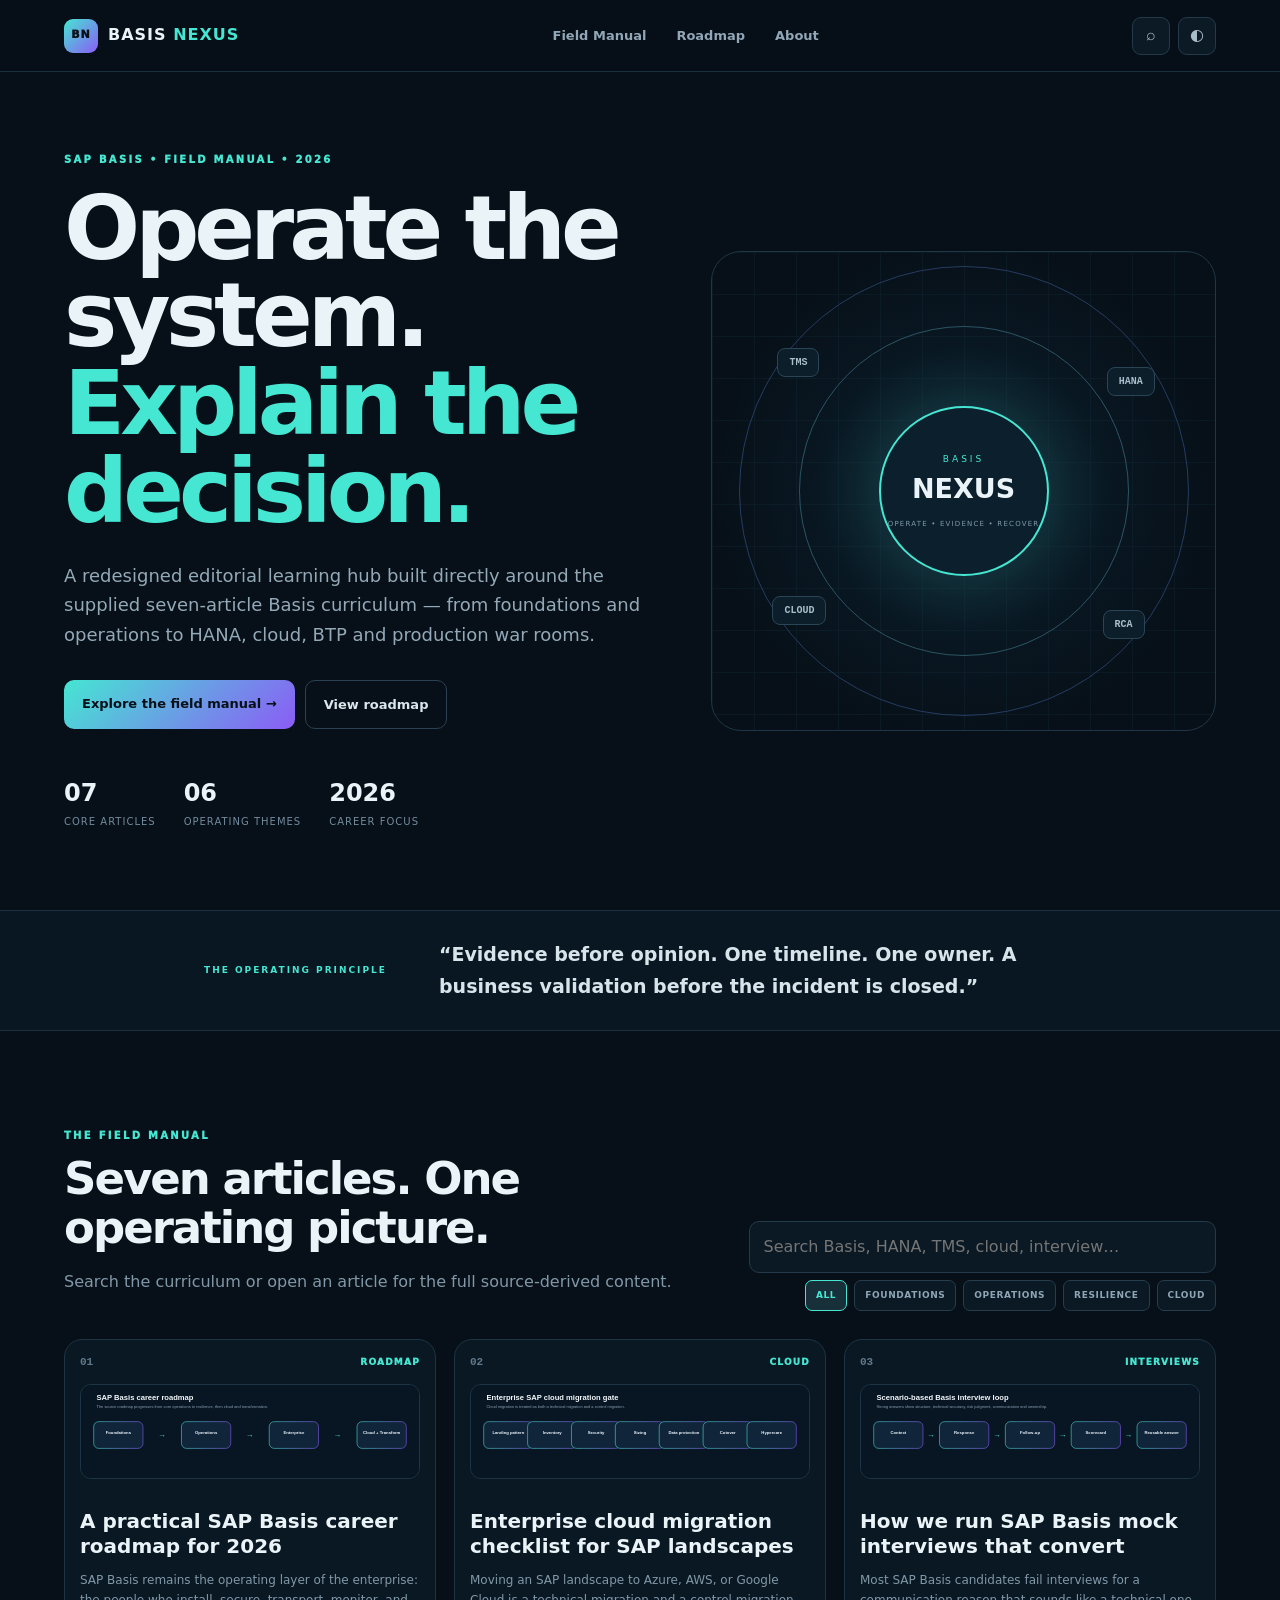
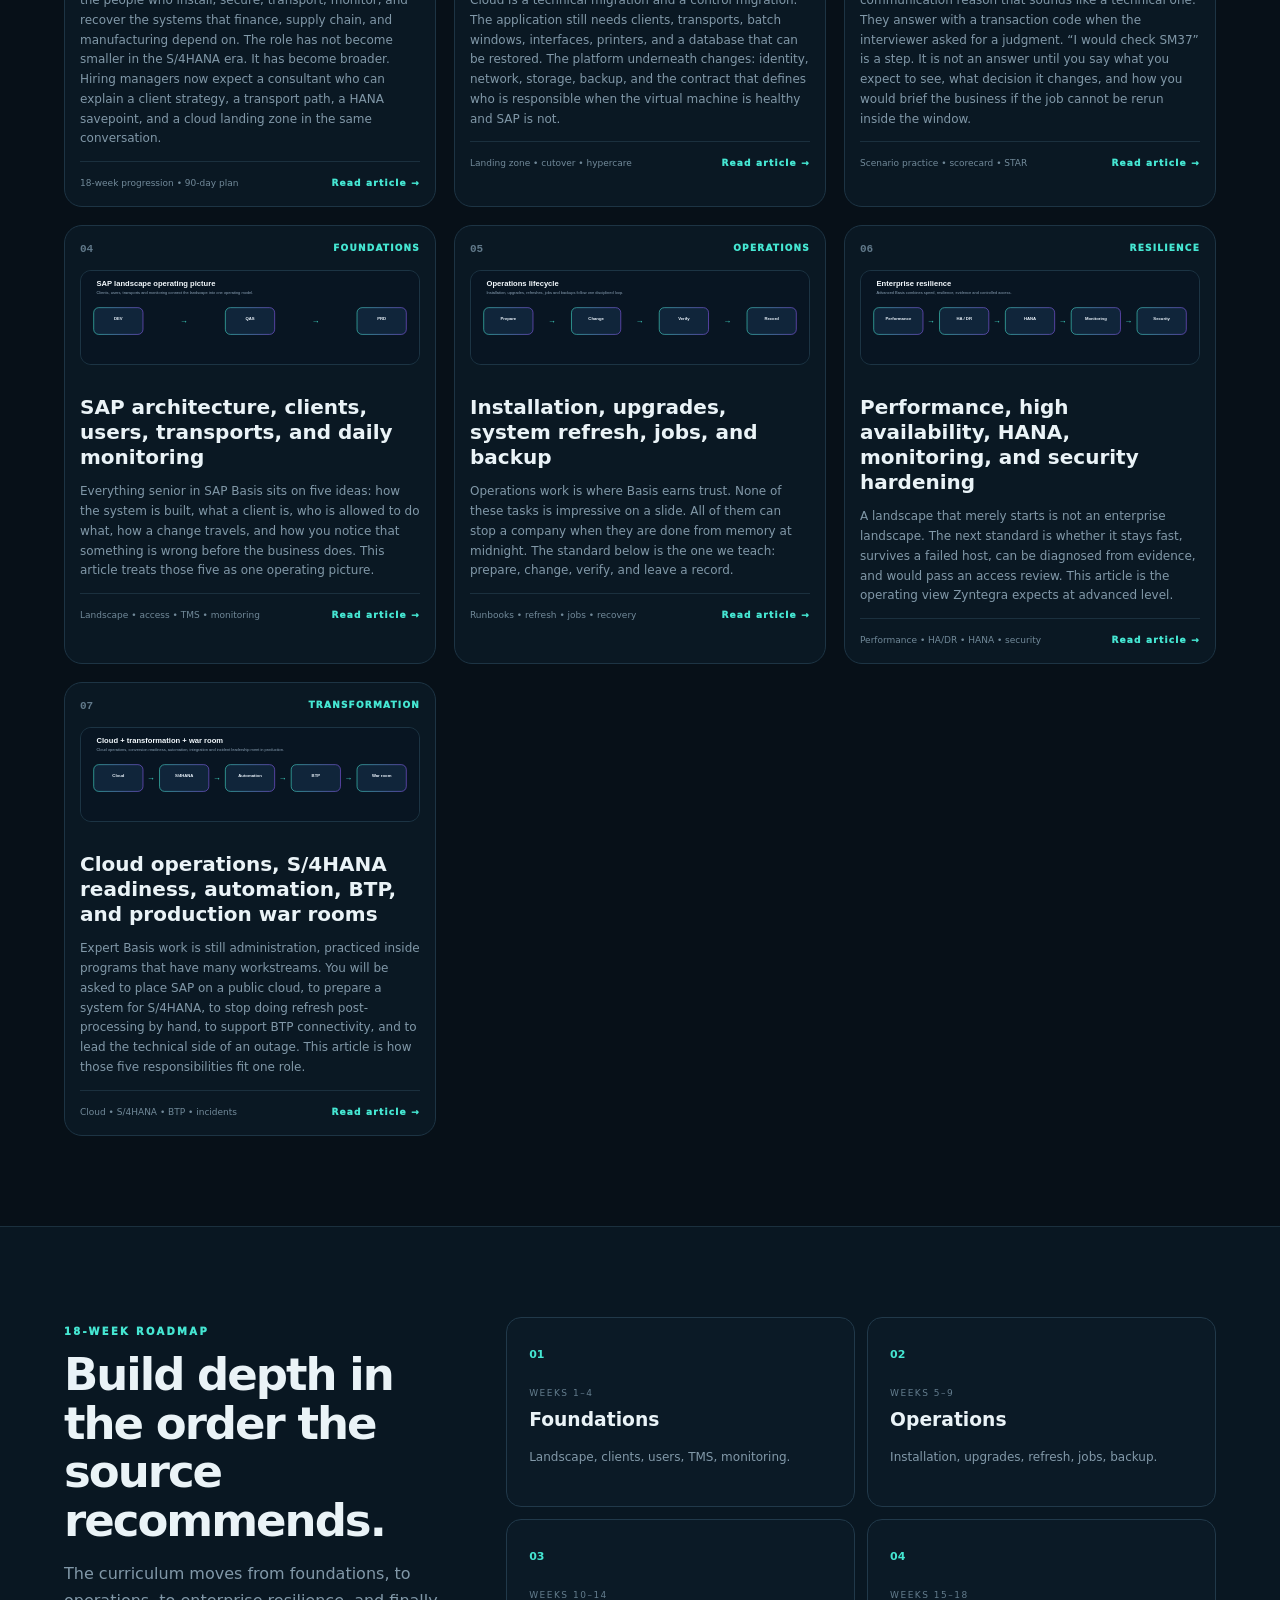
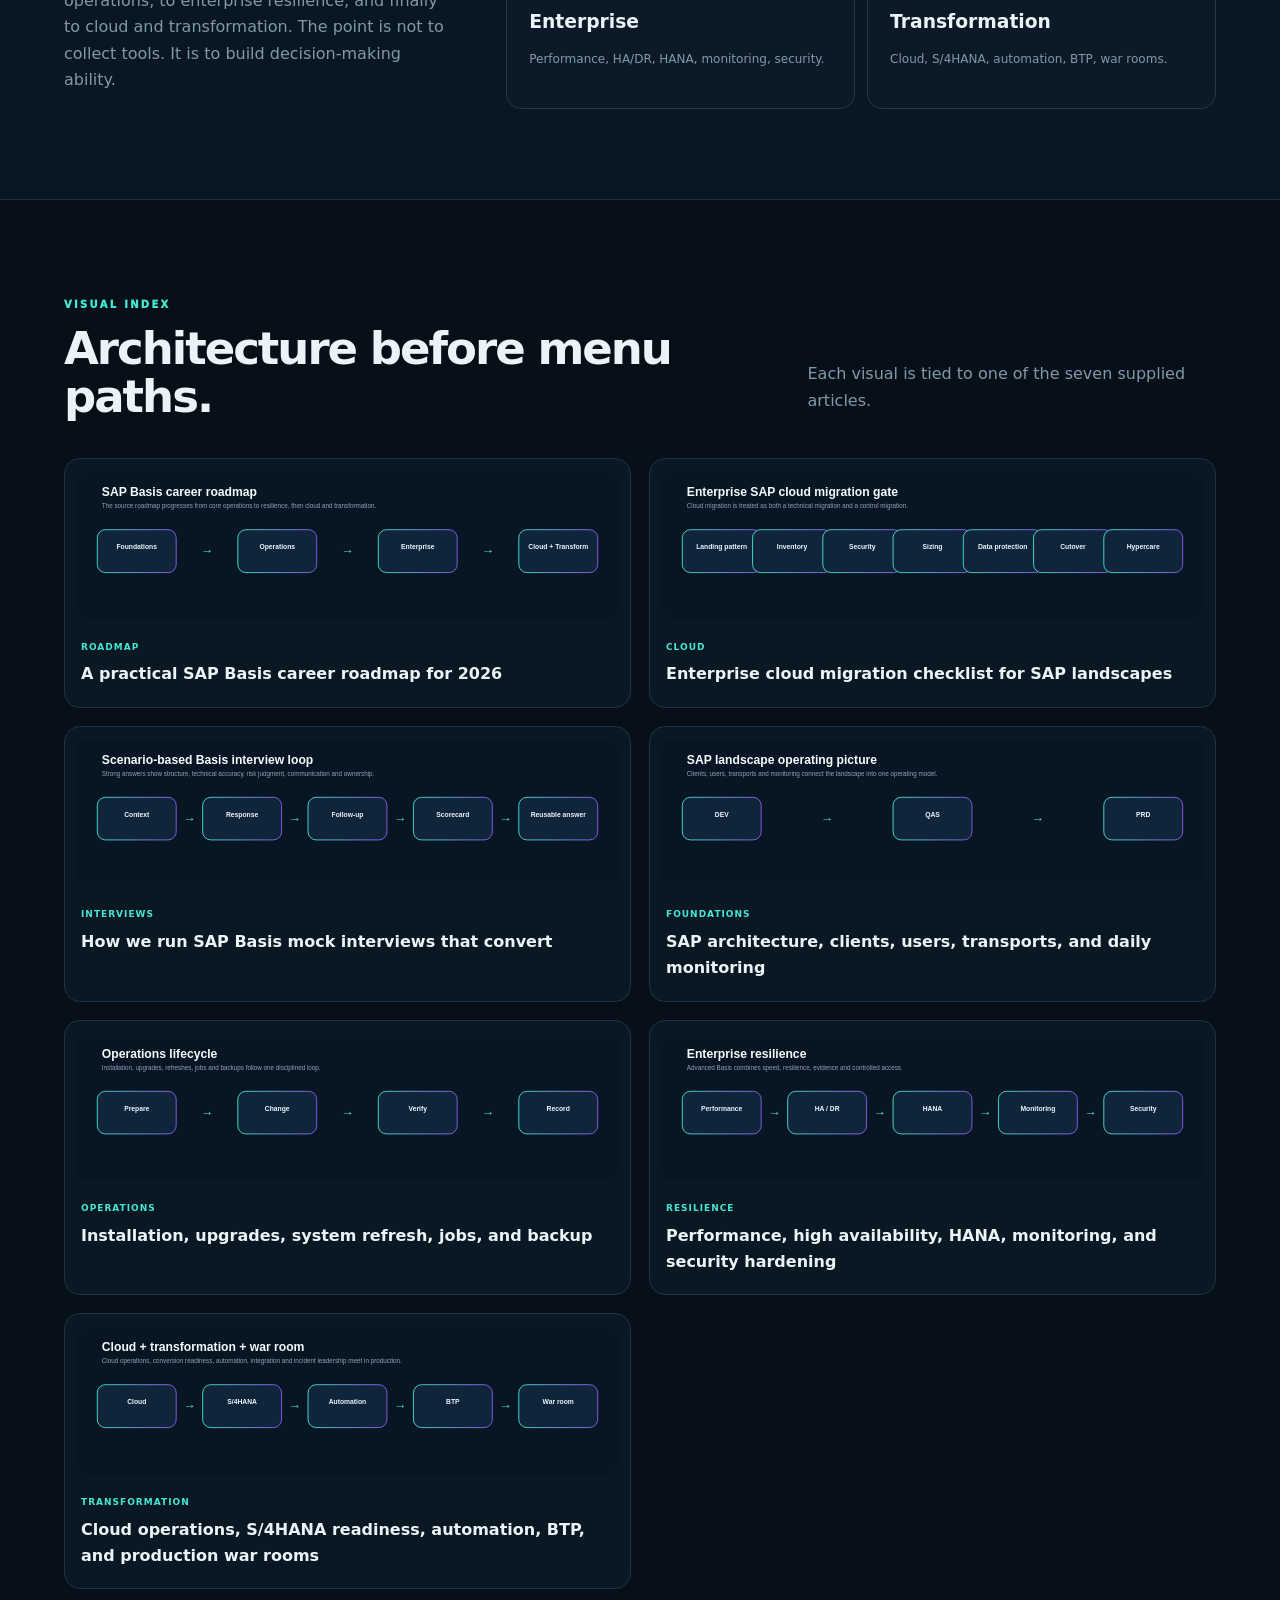
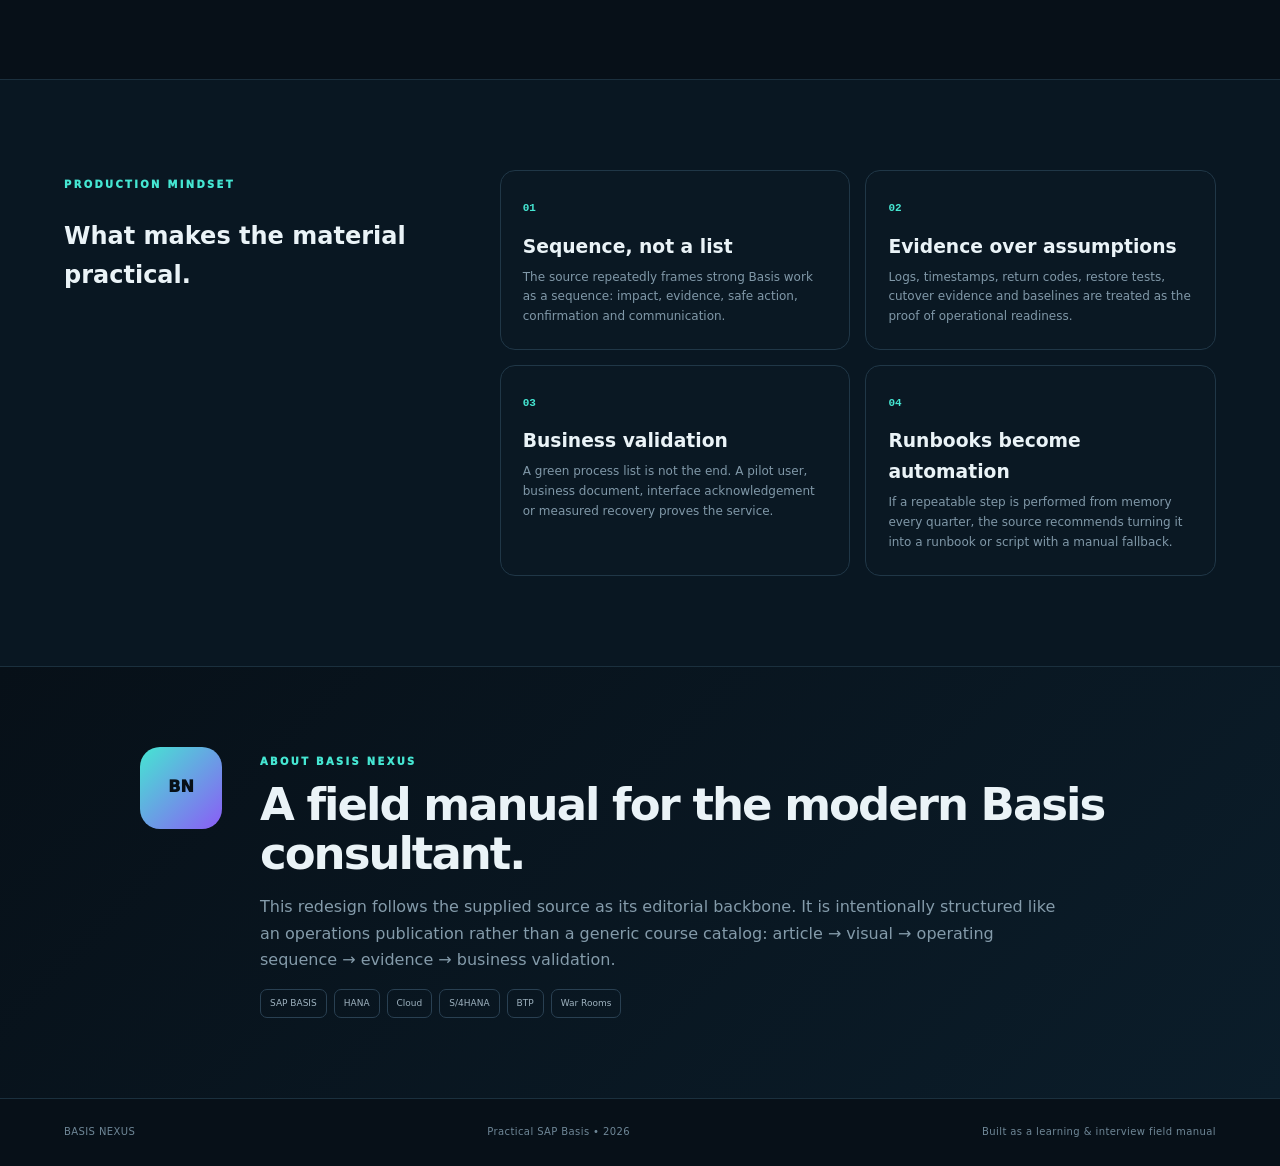
==== commit 2436444b: "Add files via upload" ====
--- a/index.html
+++ b/index.html
@@ -1,117 +1,127 @@
 <!doctype html>
-<html lang="en"><head><meta charset="utf-8"><meta name="viewport" content="width=device-width,initial-scale=1">
-<title>BASIS Nexus v8 | Detailed SAP BASIS Learning Portal</title>
-<link rel="stylesheet" href="style.css"></head>
+<html lang="en">
+<head>
+<meta charset="utf-8"><meta name="viewport" content="width=device-width,initial-scale=1">
+<title>BASIS Nexus — SAP Basis Field Manual</title>
+<meta name="description" content="BASIS Nexus — a practical SAP Basis field manual covering roadmap, cloud migration, interviews, architecture, operations, resilience and transformation.">
+<link rel="stylesheet" href="style.css">
+</head>
 <body>
-<header><a class="brand" href="#home"><b>BN</b> BASIS <span>NEXUS</span></a><nav>
-<a href="#topics">Topics</a><a href="#diagrams">Diagrams</a><a href="#syllabus">Syllabus</a><a href="#about">About</a></nav>
-<button id="theme">☼</button></header>
+<div class="progress" id="progress"></div>
+<header class="topbar">
+  <a class="brand" href="#home"><span class="mark">BN</span><span>BASIS <i>NEXUS</i></span></a>
+  <nav><a href="#articles">Field Manual</a><a href="#roadmap">Roadmap</a><a href="#about">About</a></nav>
+  <div class="tools"><button id="searchBtn" aria-label="Search">⌕</button><button id="themeBtn" aria-label="Theme">◐</button></div>
+</header>
+
 <main id="home">
-<section class="hero"><div><span class="eyebrow">BASIS NEXUS • V8</span><h1>Your SAP BASIS syllabus, converted into a <em>step-by-step technical portal.</em></h1>
-<p>The uploaded syllabus is organised into practical topic guides. Every major module includes a relevant architecture diagram, detailed steps, T-codes/tools, source-syllabus coverage, production checklist and interview wording.</p>
-<div class="actions"><a href="#topics">Explore topics →</a><a class="ghost" href="#syllabus">Search syllabus</a></div></div>
-<div class="hero-card"><div class="terminal">BASIS@PRODUCTION</div><div class="flow"><span>Understand</span><i>→</i><span>Check</span><i>→</i><span>Change</span><i>→</i><span>Validate</span><i>→</i><span>RCA</span></div><p>Learn the reasoning behind each BASIS activity instead of memorising only the T-code.</p></div></section>
+<section class="hero">
+  <div class="hero-copy">
+    <div class="eyebrow">SAP BASIS • FIELD MANUAL • 2026</div>
+    <h1>Operate the system.<br><span>Explain the decision.</span></h1>
+    <p>A redesigned editorial learning hub built directly around the supplied seven-article Basis curriculum — from foundations and operations to HANA, cloud, BTP and production war rooms.</p>
+    <div class="hero-actions"><a class="primary" href="#articles">Explore the field manual →</a><a class="secondary" href="#roadmap">View roadmap</a></div>
+    <div class="hero-metrics"><div><b>07</b><span>Core articles</span></div><div><b>06</b><span>Operating themes</span></div><div><b>2026</b><span>Career focus</span></div></div>
+  </div>
+  <div class="hero-visual">
+    <div class="gridlines"></div>
+    <div class="orbit o1"></div><div class="orbit o2"></div>
+    <div class="core"><small>BASIS</small><strong>NEXUS</strong><em>OPERATE • EVIDENCE • RECOVER</em></div>
+    <div class="float f1">TMS</div><div class="float f2">HANA</div><div class="float f3">CLOUD</div><div class="float f4">RCA</div>
+  </div>
+</section>
 
-<section id="topics" class="section"><div class="head"><span class="eyebrow">DETAILED TOPICS</span><h2>Every module has a visual + step-by-step guide</h2><p>Click any card. The guide opens with the relevant diagram and detailed procedure.</p></div>
-<input id="topicSearch" class="search" placeholder="Search: HANA, RFC, STMS, Fiori, Java, SUM, printer, profile...">
-<div id="cards" class="grid"><article class="card" data-module="abap">
-      <div class="icon">🏗️</div><span class="tag">10 STEP GUIDE</span>
-      <h3>AS ABAP Fundamentals &amp; System Start/Stop</h3><p>Architecture, instances, work processes, start/stop procedures and log analysis.</p>
-      <div class="chips"><span>AS ABAP Fundamentals</span><span>Starting and Stopping SAP Systems</span><span>Exercise 1: Start and Stop the SAP System</span></div>
-      <button type="button">Open detailed guide →</button>
-    </article><article class="card" data-module="profiles">
-      <div class="icon">⚙️</div><span class="tag">10 STEP GUIDE</span>
-      <h3>Technical System Configuration: Profiles, Parameters, Operation Modes &amp; Task Lists</h3><p>Profile management, RZ10/RZ11, operation modes and ABAP task lists.</p>
-      <div class="chips"><span>Technical System Configuration (Profile Management)</span><span>Setting profile parameters</span><span>Setting up and working with operation modes</span></div>
-      <button type="button">Open detailed guide →</button>
-    </article><article class="card" data-module="database">
-      <div class="icon">🗄️</div><span class="tag">8 STEP GUIDE</span>
-      <h3>Database Architecture, Services &amp; Administration</h3><p>Database architecture from a BASIS perspective and how SAP depends on the database.</p>
-      <div class="chips"><span>Architecture of Database systems</span><span>Technical Architecture, Services &amp; Administration of SAP Databases</span></div>
-      <button type="button">Open detailed guide →</button>
-    </article><article class="card" data-module="users-rfc">
-      <div class="icon">👤</div><span class="tag">9 STEP GUIDE</span>
-      <h3>User Administration, Authorization &amp; RFC Communication</h3><p>Users, authorization concepts, RFC destinations and secure system-to-system communication.</p>
-      <div class="chips"><span>Fundamentals of User Administration</span><span>Understanding the User administration concept</span><span>Understanding the AS ABAP Authorization concept</span></div>
-      <button type="button">Open detailed guide →</button>
-    </article><article class="card" data-module="maintenance">
-      <div class="icon">🧰</div><span class="tag">10 STEP GUIDE</span>
-      <h3>Software Maintenance: SAP Notes, SPAM/SAINT &amp; SUM</h3><p>Plan, prepare, execute and validate SAP software maintenance.</p>
-      <div class="chips"><span>Software Maintenance</span><span>Implementing SAP Notes and SAP Support Packages</span><span>Preparing a software maintenance process</span></div>
-      <button type="button">Open detailed guide →</button>
-    </article><article class="card" data-module="output-jobs">
-      <div class="icon">🖨️</div><span class="tag">10 STEP GUIDE</span>
-      <h3>Output Management, Spool &amp; Background Jobs</h3><p>Printer configuration, spool lifecycle and safe background-job administration.</p>
-      <div class="chips"><span>Output Management</span><span>Printer Configuration</span><span>Background Job Processing</span></div>
-      <button type="button">Open detailed guide →</button>
-    </article><article class="card" data-module="monitoring">
-      <div class="icon">🔎</div><span class="tag">10 STEP GUIDE</span>
-      <h3>System Monitoring, Troubleshooting &amp; Solution Manager</h3><p>A practical evidence-driven monitoring and troubleshooting methodology.</p>
-      <div class="chips"><span>System Monitoring and Troubleshooting</span><span>Monitoring SAP Systems AS ABAP</span><span>Monitoring with SAP Solution Manager</span></div>
-      <button type="button">Open detailed guide →</button>
-    </article><article class="card" data-module="http">
-      <div class="icon">🌐</div><span class="tag">8 STEP GUIDE</span>
-      <h3>HTTP Communication: ICM, ICF, Gateway &amp; Web Dispatcher</h3><p>HTTP/HTTPS components, SAP Gateway and Web Dispatcher configuration concepts.</p>
-      <div class="chips"><span>Technology Components for HTTP-based Communication</span><span>Internet Communication Manager (ICM)</span><span>Internet Communication Framework (ICF)</span></div>
-      <button type="button">Open detailed guide →</button>
-    </article><article class="card" data-module="smtp-ers">
-      <div class="icon">✉️</div><span class="tag">7 STEP GUIDE</span>
-      <h3>SMTP, SAPconnect &amp; Enqueue Replication Server</h3><p>Email flow and high-availability concepts around enqueue replication.</p>
-      <div class="chips"><span>SMTP Communication and SAPconnect</span><span>Enqueue Replication Server (ERS)</span><span>Exercise 48: Send and Receive E-Mails Using SMTP with AS ABAP</span></div>
-      <button type="button">Open detailed guide →</button>
-    </article><article class="card" data-module="java">
-      <div class="icon">☕</div><span class="tag">10 STEP GUIDE</span>
-      <h3>SAP NetWeaver AS Java Fundamentals &amp; Administration</h3><p>Java architecture, startup/stop, Config Tool, NWA, UME and Java monitoring.</p>
-      <div class="chips"><span>Fundamentals of SAP NW AS Java</span><span>Describing the Fundamental Concepts of SAP NW AS Java</span><span>Describing the Architecture of the SAP NW Java</span></div>
-      <button type="button">Open detailed guide →</button>
-    </article><article class="card" data-module="alm-cts">
-      <div class="icon">📦</div><span class="tag">10 STEP GUIDE</span>
-      <h3>Application Lifecycle Management &amp; CTS/TMS</h3><p>Landscape, transport requests, export/import, QA approval and monitoring.</p>
-      <div class="chips"><span>Application lifecycle Management (ALM)</span><span>Introduction to Software Logistics Toolsets</span><span>SAP System landscape and client concept</span></div>
-      <button type="button">Open detailed guide →</button>
-    </article><article class="card" data-module="client-cts">
-      <div class="icon">🔄</div><span class="tag">7 STEP GUIDE</span>
-      <h3>Client Administration, Enhanced CTS &amp; Non-ABAP Transport</h3><p>Client copy/compare concepts and enhanced transport scenarios.</p>
-      <div class="chips"><span>Client Administration</span><span>Client Copy and Client Transport Tools</span><span>Client Compare and Client Maintenance Tools</span></div>
-      <button type="button">Open detailed guide →</button>
-    </article><article class="card" data-module="fiori">
-      <div class="icon">🟦</div><span class="tag">10 STEP GUIDE</span>
-      <h3>SAP Fiori: Infrastructure, Deployment, Security &amp; Operations</h3><p>Fiori app types, launchpad, HTTPS, SSO, deployment options, search and operations.</p>
-      <div class="chips"><span>SAP Fiori Introduction</span><span>SAP Fiori App Types</span><span>Implementation Planning</span></div>
-      <button type="button">Open detailed guide →</button>
-    </article><article class="card" data-module="hana">
-      <div class="icon">🧠</div><span class="tag">10 STEP GUIDE</span>
-      <h3>SAP HANA Overview, Architecture, MDC &amp; Administration</h3><p>HANA fundamentals, requirements, MDC, Studio/Cockpit, administration and lifecycle.</p>
-      <div class="chips"><span>SAP HANA Overview</span><span>Describing SAP HANA</span><span>Technical Requirements of SAP HANA</span></div>
-      <button type="button">Open detailed guide →</button>
-    </article><article class="card" data-module="hana-backup-security">
-      <div class="icon">🛡️</div><span class="tag">10 STEP GUIDE</span>
-      <h3>HANA Backup, Recovery, Security, Users, Roles &amp; Auditing</h3><p>Backup/recovery strategy and HANA security administration.</p>
-      <div class="chips"><span>Database Administration tasks using SAP HANA Studio &amp; SAP HANA cockpit 2.0</span><span>Backup and Recovery using SAP HANA cockpit 2.0</span><span>SAP HANA Security</span></div>
-      <button type="button">Open detailed guide →</button>
-    </article><article class="card" data-module="hana-migration">
-      <div class="icon">🚚</div><span class="tag">10 STEP GUIDE</span>
-      <h3>Migration to SAP HANA</h3><p>A BASIS-focused migration lifecycle: assessment, preparation, execution and validation.</p>
-      <div class="chips"><span>Migration to SAP HANA</span><span>Running SAP Enterprise Suites on SAP HANA</span><span>SAP HANA Installation</span></div>
-      <button type="button">Open detailed guide →</button>
-    </article><article class="card" data-module="global-tools">
-      <div class="icon">🌍</div><span class="tag">7 STEP GUIDE</span>
-      <h3>CUA, eCATT &amp; Globalization</h3><p>Central user administration, automated testing concepts and multi-language considerations.</p>
-      <div class="chips"><span>Central User Administration (CUA)</span><span>Extended Computer Aided Test Tool (eCATT)</span><span>Aspects of Globalization</span></div>
-      <button type="button">Open detailed guide →</button>
-    </article></div></section>
+<section class="manifesto"><div class="manifesto-inner"><span>THE OPERATING PRINCIPLE</span><p>“Evidence before opinion. One timeline. One owner. A business validation before the incident is closed.”</p></div></section>
 
-<section id="diagrams" class="section dark"><div class="head"><span class="eyebrow">VISUAL LAB</span><h2>Relevant diagrams for the syllabus</h2><p>Click a diagram to open the corresponding topic guide.</p></div>
-<div class="diagram-grid"><article class="diagram-card" data-module="abap"><img src="diagrams/abap-architecture.svg" alt="AS ABAP Fundamentals &amp; System Start/Stop"><h3>AS ABAP Fundamentals &amp; System Start/Stop</h3><span>Open guide →</span></article><article class="diagram-card" data-module="profiles"><img src="diagrams/profiles-operation-modes.svg" alt="Technical System Configuration: Profiles, Parameters, Operation Modes &amp; Task Lists"><h3>Technical System Configuration: Profiles, Parameters, Operation Modes &amp; Task Lists</h3><span>Open guide →</span></article><article class="diagram-card" data-module="database"><img src="diagrams/database-architecture.svg" alt="Database Architecture, Services &amp; Administration"><h3>Database Architecture, Services &amp; Administration</h3><span>Open guide →</span></article><article class="diagram-card" data-module="users-rfc"><img src="diagrams/user-rfc.svg" alt="User Administration, Authorization &amp; RFC Communication"><h3>User Administration, Authorization &amp; RFC Communication</h3><span>Open guide →</span></article><article class="diagram-card" data-module="maintenance"><img src="diagrams/software-maintenance.svg" alt="Software Maintenance: SAP Notes, SPAM/SAINT &amp; SUM"><h3>Software Maintenance: SAP Notes, SPAM/SAINT &amp; SUM</h3><span>Open guide →</span></article><article class="diagram-card" data-module="output-jobs"><img src="diagrams/spool-jobs.svg" alt="Output Management, Spool &amp; Background Jobs"><h3>Output Management, Spool &amp; Background Jobs</h3><span>Open guide →</span></article><article class="diagram-card" data-module="monitoring"><img src="diagrams/monitoring-troubleshooting.svg" alt="System Monitoring, Troubleshooting &amp; Solution Manager"><h3>System Monitoring, Troubleshooting &amp; Solution Manager</h3><span>Open guide →</span></article><article class="diagram-card" data-module="http"><img src="diagrams/http-webdispatcher.svg" alt="HTTP Communication: ICM, ICF, Gateway &amp; Web Dispatcher"><h3>HTTP Communication: ICM, ICF, Gateway &amp; Web Dispatcher</h3><span>Open guide →</span></article><article class="diagram-card" data-module="smtp-ers"><img src="diagrams/smtp-ers.svg" alt="SMTP, SAPconnect &amp; Enqueue Replication Server"><h3>SMTP, SAPconnect &amp; Enqueue Replication Server</h3><span>Open guide →</span></article><article class="diagram-card" data-module="java"><img src="diagrams/java-architecture.svg" alt="SAP NetWeaver AS Java Fundamentals &amp; Administration"><h3>SAP NetWeaver AS Java Fundamentals &amp; Administration</h3><span>Open guide →</span></article><article class="diagram-card" data-module="alm-cts"><img src="diagrams/cts-tms.svg" alt="Application Lifecycle Management &amp; CTS/TMS"><h3>Application Lifecycle Management &amp; CTS/TMS</h3><span>Open guide →</span></article><article class="diagram-card" data-module="client-cts"><img src="diagrams/client-cts.svg" alt="Client Administration, Enhanced CTS &amp; Non-ABAP Transport"><h3>Client Administration, Enhanced CTS &amp; Non-ABAP Transport</h3><span>Open guide →</span></article><article class="diagram-card" data-module="fiori"><img src="diagrams/fiori-architecture.svg" alt="SAP Fiori: Infrastructure, Deployment, Security &amp; Operations"><h3>SAP Fiori: Infrastructure, Deployment, Security &amp; Operations</h3><span>Open guide →</span></article><article class="diagram-card" data-module="hana"><img src="diagrams/hana-mdc.svg" alt="SAP HANA Overview, Architecture, MDC &amp; Administration"><h3>SAP HANA Overview, Architecture, MDC &amp; Administration</h3><span>Open guide →</span></article><article class="diagram-card" data-module="hana-backup-security"><img src="diagrams/hana-backup-security.svg" alt="HANA Backup, Recovery, Security, Users, Roles &amp; Auditing"><h3>HANA Backup, Recovery, Security, Users, Roles &amp; Auditing</h3><span>Open guide →</span></article><article class="diagram-card" data-module="hana-migration"><img src="diagrams/hana-migration.svg" alt="Migration to SAP HANA"><h3>Migration to SAP HANA</h3><span>Open guide →</span></article><article class="diagram-card" data-module="global-tools"><img src="diagrams/globalization.svg" alt="CUA, eCATT &amp; Globalization"><h3>CUA, eCATT &amp; Globalization</h3><span>Open guide →</span></article></div></section>
+<section id="articles" class="section">
+  <div class="section-head"><div><span class="eyebrow">THE FIELD MANUAL</span><h2>Seven articles. One operating picture.</h2><p>Search the curriculum or open an article for the full source-derived content.</p></div>
+  <div class="filters"><input id="search" placeholder="Search Basis, HANA, TMS, cloud, interview…"><button class="active" data-filter="ALL">ALL</button><button data-filter="FOUNDATIONS">FOUNDATIONS</button><button data-filter="OPERATIONS">OPERATIONS</button><button data-filter="RESILIENCE">RESILIENCE</button><button data-filter="CLOUD">CLOUD</button></div></div>
+  <div class="article-grid"><article class="article-card" data-search="a practical sap basis career roadmap for 2026 roadmap 18-week progression • 90-day plan" data-article="1">
+      <div class="card-top"><span class="num">01</span><span class="cat">ROADMAP</span></div>
+      <img src="diagrams/01-roadmap.svg" alt="A practical SAP Basis career roadmap for 2026">
+      <h3>A practical SAP Basis career roadmap for 2026</h3>
+      <p>SAP Basis remains the operating layer of the enterprise: the people who install, secure, transport, monitor, and recover the systems that finance, supply chain, and manufacturing depend on. The role has not become smaller in the S/4HANA era. It has become broader. Hiring managers now expect a consultant who can explain a client strategy, a transport path, a HANA savepoint, and a cloud landing zone in the same conversation.</p>
+      <div class="card-bottom"><span>18-week progression • 90-day plan</span><b>Read article →</b></div>
+    </article><article class="article-card" data-search="enterprise cloud migration checklist for sap landscapes cloud landing zone • cutover • hypercare" data-article="2">
+      <div class="card-top"><span class="num">02</span><span class="cat">CLOUD</span></div>
+      <img src="diagrams/02-cloud-migration.svg" alt="Enterprise cloud migration checklist for SAP landscapes">
+      <h3>Enterprise cloud migration checklist for SAP landscapes</h3>
+      <p>Moving an SAP landscape to Azure, AWS, or Google Cloud is a technical migration and a control migration. The application still needs clients, transports, batch windows, interfaces, printers, and a database that can be restored. The platform underneath changes: identity, network, storage, backup, and the contract that defines who is responsible when the virtual machine is healthy and SAP is not.</p>
+      <div class="card-bottom"><span>Landing zone • cutover • hypercare</span><b>Read article →</b></div>
+    </article><article class="article-card" data-search="how we run sap basis mock interviews that convert interviews scenario practice • scorecard • star" data-article="3">
+      <div class="card-top"><span class="num">03</span><span class="cat">INTERVIEWS</span></div>
+      <img src="diagrams/03-interview.svg" alt="How we run SAP Basis mock interviews that convert">
+      <h3>How we run SAP Basis mock interviews that convert</h3>
+      <p>Most SAP Basis candidates fail interviews for a communication reason that sounds like a technical one. They answer with a transaction code when the interviewer asked for a judgment. “I would check SM37” is a step. It is not an answer until you say what you expect to see, what decision it changes, and how you would brief the business if the job cannot be rerun inside the window.</p>
+      <div class="card-bottom"><span>Scenario practice • scorecard • STAR</span><b>Read article →</b></div>
+    </article><article class="article-card" data-search="sap architecture, clients, users, transports, and daily monitoring foundations landscape • access • tms • monitoring" data-article="4">
+      <div class="card-top"><span class="num">04</span><span class="cat">FOUNDATIONS</span></div>
+      <img src="diagrams/04-landscape.svg" alt="SAP architecture, clients, users, transports, and daily monitoring">
+      <h3>SAP architecture, clients, users, transports, and daily monitoring</h3>
+      <p>Everything senior in SAP Basis sits on five ideas: how the system is built, what a client is, who is allowed to do what, how a change travels, and how you notice that something is wrong before the business does. This article treats those five as one operating picture.</p>
+      <div class="card-bottom"><span>Landscape • access • TMS • monitoring</span><b>Read article →</b></div>
+    </article><article class="article-card" data-search="installation, upgrades, system refresh, jobs, and backup operations runbooks • refresh • jobs • recovery" data-article="5">
+      <div class="card-top"><span class="num">05</span><span class="cat">OPERATIONS</span></div>
+      <img src="diagrams/05-operations.svg" alt="Installation, upgrades, system refresh, jobs, and backup">
+      <h3>Installation, upgrades, system refresh, jobs, and backup</h3>
+      <p>Operations work is where Basis earns trust. None of these tasks is impressive on a slide. All of them can stop a company when they are done from memory at midnight. The standard below is the one we teach: prepare, change, verify, and leave a record.</p>
+      <div class="card-bottom"><span>Runbooks • refresh • jobs • recovery</span><b>Read article →</b></div>
+    </article><article class="article-card" data-search="performance, high availability, hana, monitoring, and security hardening resilience performance • ha/dr • hana • security" data-article="6">
+      <div class="card-top"><span class="num">06</span><span class="cat">RESILIENCE</span></div>
+      <img src="diagrams/06-resilience.svg" alt="Performance, high availability, HANA, monitoring, and security hardening">
+      <h3>Performance, high availability, HANA, monitoring, and security hardening</h3>
+      <p>A landscape that merely starts is not an enterprise landscape. The next standard is whether it stays fast, survives a failed host, can be diagnosed from evidence, and would pass an access review. This article is the operating view Zyntegra expects at advanced level.</p>
+      <div class="card-bottom"><span>Performance • HA/DR • HANA • security</span><b>Read article →</b></div>
+    </article><article class="article-card" data-search="cloud operations, s/4hana readiness, automation, btp, and production war rooms transformation cloud • s/4hana • btp • incidents" data-article="7">
+      <div class="card-top"><span class="num">07</span><span class="cat">TRANSFORMATION</span></div>
+      <img src="diagrams/07-cloud-warroom.svg" alt="Cloud operations, S/4HANA readiness, automation, BTP, and production war rooms">
+      <h3>Cloud operations, S/4HANA readiness, automation, BTP, and production war rooms</h3>
+      <p>Expert Basis work is still administration, practiced inside programs that have many workstreams. You will be asked to place SAP on a public cloud, to prepare a system for S/4HANA, to stop doing refresh post-processing by hand, to support BTP connectivity, and to lead the technical side of an outage. This article is how those five responsibilities fit one role.</p>
+      <div class="card-bottom"><span>Cloud • S/4HANA • BTP • incidents</span><b>Read article →</b></div>
+    </article></div>
+</section>
 
-<section id="syllabus" class="section"><div class="head"><span class="eyebrow">YOUR UPLOADED SYLLABUS</span><h2>Search the original topic list</h2><p>The module guides above are mapped back to the terminology and exercises present in your uploaded document.</p></div>
-<input id="syllabusSearch" class="search" placeholder="Search an exact syllabus topic or exercise...">
-<div id="syllabusResults" class="syllabus-results"></div></section>
+<section id="roadmap" class="section roadmap-section">
+  <div class="roadmap-copy"><span class="eyebrow">18-WEEK ROADMAP</span><h2>Build depth in the order the source recommends.</h2><p>The curriculum moves from foundations, to operations, to enterprise resilience, and finally to cloud and transformation. The point is not to collect tools. It is to build decision-making ability.</p></div>
+  <div class="roadmap-track">
+    <div class="phase"><b>01</b><span>WEEKS 1–4</span><h3>Foundations</h3><p>Landscape, clients, users, TMS, monitoring.</p></div>
+    <div class="phase"><b>02</b><span>WEEKS 5–9</span><h3>Operations</h3><p>Installation, upgrades, refresh, jobs, backup.</p></div>
+    <div class="phase"><b>03</b><span>WEEKS 10–14</span><h3>Enterprise</h3><p>Performance, HA/DR, HANA, monitoring, security.</p></div>
+    <div class="phase"><b>04</b><span>WEEKS 15–18</span><h3>Transformation</h3><p>Cloud, S/4HANA, automation, BTP, war rooms.</p></div>
+  </div>
+</section>
 
-<section id="about" class="section dark"><div class="about"><div class="avatar">PK</div><div><span class="eyebrow">ABOUT BASIS NEXUS</span><h2>Practical SAP BASIS knowledge, not just definitions.</h2>
-<p>BASIS Nexus is designed as a learning and interview companion for SAP technical administration. The objective is to explain what to check, why to check it, how to troubleshoot it, how to validate the result and how to explain the same work in an interview.</p>
-<div class="stats"><span><b>16</b> detailed modules</span><span><b>16</b> architecture diagrams</span><span><b>200+</b> syllabus lines mapped</span></div></div></div></section>
+<section class="section visual-section">
+  <div class="section-head"><div><span class="eyebrow">VISUAL INDEX</span><h2>Architecture before menu paths.</h2></div><p>Each visual is tied to one of the seven supplied articles.</p></div>
+  <div class="visual-grid">
+    <div class="visual-card" data-article="1"><img src="diagrams/01-roadmap.svg" alt="A practical SAP Basis career roadmap for 2026"><div><span>ROADMAP</span><h3>A practical SAP Basis career roadmap for 2026</h3></div></div><div class="visual-card" data-article="2"><img src="diagrams/02-cloud-migration.svg" alt="Enterprise cloud migration checklist for SAP landscapes"><div><span>CLOUD</span><h3>Enterprise cloud migration checklist for SAP landscapes</h3></div></div><div class="visual-card" data-article="3"><img src="diagrams/03-interview.svg" alt="How we run SAP Basis mock interviews that convert"><div><span>INTERVIEWS</span><h3>How we run SAP Basis mock interviews that convert</h3></div></div><div class="visual-card" data-article="4"><img src="diagrams/04-landscape.svg" alt="SAP architecture, clients, users, transports, and daily monitoring"><div><span>FOUNDATIONS</span><h3>SAP architecture, clients, users, transports, and daily monitoring</h3></div></div><div class="visual-card" data-article="5"><img src="diagrams/05-operations.svg" alt="Installation, upgrades, system refresh, jobs, and backup"><div><span>OPERATIONS</span><h3>Installation, upgrades, system refresh, jobs, and backup</h3></div></div><div class="visual-card" data-article="6"><img src="diagrams/06-resilience.svg" alt="Performance, high availability, HANA, monitoring, and security hardening"><div><span>RESILIENCE</span><h3>Performance, high availability, HANA, monitoring, and security hardening</h3></div></div><div class="visual-card" data-article="7"><img src="diagrams/07-cloud-warroom.svg" alt="Cloud operations, S/4HANA readiness, automation, BTP, and production war rooms"><div><span>TRANSFORMATION</span><h3>Cloud operations, S/4HANA readiness, automation, BTP, and production war rooms</h3></div></div>
+  </div>
+</section>
+
+<section class="section principles">
+  <div class="principle-grid">
+    <div><span class="eyebrow">PRODUCTION MINDSET</span><h2>What makes the material practical.</h2></div>
+    <div class="principle"><b>01</b><h3>Sequence, not a list</h3><p>The source repeatedly frames strong Basis work as a sequence: impact, evidence, safe action, confirmation and communication.</p></div>
+    <div class="principle"><b>02</b><h3>Evidence over assumptions</h3><p>Logs, timestamps, return codes, restore tests, cutover evidence and baselines are treated as the proof of operational readiness.</p></div>
+    <div class="principle"><b>03</b><h3>Business validation</h3><p>A green process list is not the end. A pilot user, business document, interface acknowledgement or measured recovery proves the service.</p></div>
+    <div class="principle"><b>04</b><h3>Runbooks become automation</h3><p>If a repeatable step is performed from memory every quarter, the source recommends turning it into a runbook or script with a manual fallback.</p></div>
+  </div>
+</section>
+
+<section id="about" class="about-section">
+  <div class="about-card"><div class="about-mark">BN</div><div><span class="eyebrow">ABOUT BASIS NEXUS</span><h2>A field manual for the modern Basis consultant.</h2><p>This redesign follows the supplied source as its editorial backbone. It is intentionally structured like an operations publication rather than a generic course catalog: article → visual → operating sequence → evidence → business validation.</p><div class="about-tags"><span>SAP BASIS</span><span>HANA</span><span>Cloud</span><span>S/4HANA</span><span>BTP</span><span>War Rooms</span></div></div></div>
+</section>
 </main>
-<footer>© 2026 BASIS Nexus · Detailed SAP BASIS learning portal</footer>
-<div id="modal" class="modal"><div class="shade"></div><div class="modalbox"><button id="close">×</button><div id="body"></div></div></div>
-<script src="app.js" defer></script></body></html>+
+<footer><span>BASIS NEXUS</span><span>Practical SAP Basis • 2026</span><span>Built as a learning & interview field manual</span></footer>
+
+<div class="search-panel" id="searchPanel"><div class="search-inner"><button id="closeSearch">×</button><span class="eyebrow">SEARCH THE FIELD MANUAL</span><h2>Find a topic</h2><input id="globalSearch" autofocus placeholder="Try “HANA”, “refresh”, “TMS”, “war room”…"><div id="searchResults"></div></div></div>
+
+<div class="reader" id="reader"><div class="reader-backdrop"></div><article class="reader-box"><div class="reader-head"><span id="readerCat"></span><button id="closeReader">×</button></div><div class="reader-content" id="readerContent"></div></article></div>
+
+<script>
+const articles = {"1": "<p>SAP Basis remains the operating layer of the enterprise: the people who install, secure, transport, monitor, and recover the systems that finance, supply chain, and manufacturing depend on. The role has not become smaller in the S/4HANA era. It has become broader. Hiring managers now expect a consultant who can explain a client strategy, a transport path, a HANA savepoint, and a cloud landing zone in the same conversation.</p>\n<p>This roadmap is the sequence Zyntegra uses with learners who want to be credible in production, not merely familiar with transaction codes.</p>\n<h2 id=\"what-the-role-actually-is\">What the role actually is</h2>\n<p>A Basis professional owns the technical integrity of the SAP landscape. That includes system architecture, clients, users and authorizations, the transport management system, background processing, performance, backup and recovery, high availability, and the operating system and database underneath the application. In 2026 it also includes cloud placement (Azure, AWS, or Google Cloud), S/4HANA conversion readiness, and a working knowledge of SAP Business Technology Platform integration patterns.</p>\n<p>If you cannot describe how a change moves from development to production, and what you would do when that production system stops responding at 02:00, you are not yet interview-ready — regardless of how many courses you have bookmarked.</p>\n<h2 id=\"phase-1-foundations-weeks-1-4\">Phase 1 — Foundations (weeks 1–4)</h2>\n<p>Start with the landscape, not with tools.</p>\n<ul>\n<li>Learn the three-system model: development, quality, and production, and why configuration and workbench objects travel in different ways.</li>\n<li>Become fluent in SAP GUI navigation, client concepts, and the difference between a client-dependent table and a cross-client object.</li>\n<li>Practice user administration until creating a role, tracing a missing authorization with SU53, and locking a dialog user are routine.</li>\n<li>Introduce the Transport Management System at a conceptual level: domain controller, transport routes, and the cost of an import into the wrong system.</li>\n<li>Build a daily monitoring habit: work processes, short dumps, system log, update failures, and locks.</li>\n</ul>\n<div class=\"practice\"><strong>Practice standard:</strong> you can draw your landscape on a whiteboard and walk a new user from logon to a successful transport release without notes.</div>\n<h2 id=\"phase-2-operations-weeks-5-9\">Phase 2 — Operations (weeks 5–9)</h2>\n<p>This is where most junior administrators stall, because the work looks administrative and is actually risk management.</p>\n<ul>\n<li>Installation and post-installation: profiles, licenses, system parameters, and the checks you run before anyone is allowed to log on.</li>\n<li>Kernel and support package strategy: what you read in the note, what you snapshot, and how you back out.</li>\n<li>Client copy and system refresh: when a local client copy is enough, and when a full system refresh with post-processing (BDLS, RFC destinations, batch jobs, printers) is required.</li>\n<li>Background jobs and spool: house-keeping jobs, failed chains, and why a full spool filesystem takes a system down as surely as a database outage.</li>\n<li>Backup and restore: what is in the backup set (database, kernel, profiles, transport directory) and how you would prove a restore, not merely schedule one.</li>\n</ul>\n<div class=\"practice\"><strong>Practice standard:</strong> given a written incident, you can name the first three transactions or operating-system checks and the evidence you would capture.</div>\n<h2 id=\"phase-3-enterprise-landscapes-weeks-10-14\">Phase 3 — Enterprise landscapes (weeks 10–14)</h2>\n<p>Move from “keeping the system up” to “explaining why it behaves.”</p>\n<ul>\n<li>Performance: dialog response time, expensive SQL, work-process exhaustion, and the difference between an application problem and a Basis problem.</li>\n<li>High availability and disaster recovery: single points of failure, enqueue replication, HANA system replication, and a recovery time objective you can defend.</li>\n<li>SAP HANA administration at the level a Basis consultant is expected to operate: services, backups, alerts, tenant databases, and sizing conversations with the database team.</li>\n<li>Solution Manager or its successor monitoring stack: early-watch style health, not a wall of unowned dashboards.</li>\n<li>Security hardening: password policy, RFC gateway, web dispatcher, patch cadence, and audit evidence.</li>\n</ul>\n<div class=\"practice\"><strong>Practice standard:</strong> you can brief a delivery manager in ten minutes on risk, impact, and the next safe action.</div>\n<h2 id=\"phase-4-cloud-and-transformation-weeks-15-18\">Phase 4 — Cloud and transformation (weeks 15–18)</h2>\n<p>Cloud does not replace Basis. It relocates it.</p>\n<ul>\n<li>Know how SAP is hosted on Azure, AWS, and Google Cloud: certified instance families, shared storage, backup services, and network paths to identity and integration.</li>\n<li>Treat S/4HANA conversion readiness as a technical program: custom code, add-ons, simplification items, downtime strategy, and the Basis workstream inside it.</li>\n<li>Automation: repeatable refresh, patching, and health checks. If a step is performed by memory every quarter, it belongs in a runbook or a script.</li>\n<li>Integration: BTP subaccounts, destinations, and Cloud Integration (CPI) at the level required to support connectivity, certificates, and failed messages — even if you are not the integration developer.</li>\n<li>War-room conduct: one timeline, one owner, evidence before opinion, and a written restoration of service.</li>\n</ul>\n<h2 id=\"interview-preparation-certification-and-how-you-present-yourself\">Interview preparation, certification, and how you present yourself</h2>\n<p>Sequence credentials after competence. Product certifications (C_TADM family and the current S/4HANA technology associate tracks) signal study discipline. They do not replace a story about a refresh, an upgrade, or an outage.</p>\n<p>Prepare five project stories in the STAR shape, each with a metric: downtime avoided, refresh cycle reduced, audit finding closed, queue time improved, or a failed import recovered. Put the same stories on a one-page resume and in the LinkedIn “About” section. Use job language: landscape, transport path, HANA, high availability, cloud migration, stakeholder communication.</p>\n<p>Mock interviews should be scenario-based. Reciting the menu path of STMS is not a senior answer. Explaining what you check before you import a transport during month-end close is.</p>\n<h2 id=\"a-90-day-plan-if-you-are-starting-now\">A 90-day plan if you are starting now</h2>\n<p>|   |</p>\n<p>| - |</p>\n<p>Days</p>\n<p>|   |</p>\n<p>| - |</p>\n<p>Focus</p>\n<p>|   |</p>\n<p>| - |</p>\n<p>Evidence you keep</p>\n<p>|   |</p>\n<p>| - |</p>\n<p>1–30</p>\n<p>|   |</p>\n<p>| - |</p>\n<p>Architecture, clients, users, TMS, daily monitoring</p>\n<p>|   |</p>\n<p>| - |</p>\n<p>Landscape diagram and a personal operations checklist</p>\n<p>|   |</p>\n<p>| - |</p>\n<p>31–60</p>\n<p>|   |</p>\n<p>| - |</p>\n<p>Install concepts, upgrades, refresh, jobs, backup</p>\n<p>|   |</p>\n<p>| - |</p>\n<p>One written runbook for refresh or backup verification</p>\n<p>|   |</p>\n<p>| - |</p>\n<p>61–90</p>\n<p>|   |</p>\n<p>| - |</p>\n<p>Performance, HA/DR, HANA overview, one cloud pattern, two mock interviews</p>\n<p>|   |</p>\n<p>| - |</p>\n<p>A scorecard of gaps and a revised resume</p>\n<h2 id=\"what-to-ignore-until-the-core-is-solid\">What to ignore until the core is solid</h2>\n<p>Do not start with Fiori freestyle development, BTP extension suites, or a second cloud provider. Do not collect certificates in modules you cannot support operationally. Depth in Basis, HANA, and one cloud platform will outperform a shallow tour of the entire SAP catalog.</p>\n\n<div class=\"table-wrap\"><table>\n<thead><tr><th>Days</th><th>Focus</th><th>Evidence you keep</th></tr></thead>\n<tbody>\n<tr><td>1–30</td><td>Architecture, clients, users, TMS, daily monitoring</td><td>Landscape diagram and a personal operations checklist</td></tr>\n<tr><td>31–60</td><td>Install concepts, upgrades, refresh, jobs, backup</td><td>One written runbook for refresh or backup verification</td></tr>\n<tr><td>61–90</td><td>Performance, HA/DR, HANA overview, one cloud pattern, two mock interviews</td><td>A scorecard of gaps and a revised resume</td></tr>\n</tbody></table></div>\n<h2 id=\"closing-view\">Closing view</h2>\n<p>The consultants who progress in 2026 are the ones who can operate a system and explain the decision. Follow the sequence: foundations, operations, enterprise resilience, then cloud and transformation. Use mock interviews to discover what you cannot yet say clearly. That clarity is the actual deliverable of the roadmap.</p>", "2": "<p>Moving an SAP landscape to Azure, AWS, or Google Cloud is a technical migration and a control migration. The application still needs clients, transports, batch windows, interfaces, printers, and a database that can be restored. The platform underneath changes: identity, network, storage, backup, and the contract that defines who is responsible when the virtual machine is healthy and SAP is not.</p>\n<p>Use this checklist with program leads, Basis owners, and cloud engineers in the same room. An item is done only when the evidence exists, not when a slide says it is done.</p>\n<h2 id=\"1-decide-the-landing-pattern-before-you-size-anything\">1. Decide the landing pattern before you size anything</h2>\n<p>Confirm, in writing:</p>\n<ul>\n<li>Target platform and region, including paired region for disaster recovery.</li>\n<li>Deployment pattern: rehost (lift-and-shift), replatform (certified cloud infrastructure with current operating system and database), or a combined move with an S/4HANA conversion. Do not hide a conversion inside a migration plan.</li>\n<li>Which systems move in the first wave (typically sandbox and development) and which stay until cutover (production and the interfaces it depends on).</li>\n<li>RTO and RPO agreed with the business, not assumed by the project team.</li>\n</ul>\n<p>If production RPO is fifteen minutes, a nightly snapshot policy is already a failed design.</p>\n<h2 id=\"2-inventory-the-landscape-as-it-actually-runs\">2. Inventory the landscape as it actually runs</h2>\n<p>Capture more than the SID list.</p>\n<ul>\n<li>Systems, clients, products, kernel, database version, and operating system.</li>\n<li>Host sizing: CPU, memory, storage throughput, and growth over the last twelve months.</li>\n<li>Interfaces: RFC, IDoc, files, CPI or PI, third-party tax, banks, warehouses, and SSO.</li>\n<li>Batch schedule, month-end peaks, and print or output management.</li>\n<li>Transport domain, CHARM or change process, and who may import.</li>\n<li>Current backup product, last successful restore test, and where the backup catalog lives.</li>\n</ul>\n<p>Interfaces that nobody owns are the usual reason a technically successful cutover is a business failure.</p>\n<h2 id=\"3-security-and-identity\">3. Security and identity</h2>\n<ul>\n<li>Network segmentation: SAP application subnet, database subnet, management subnet, and a controlled path for SAP GUI, Fiori, and administrators.</li>\n<li>No direct exposure of the database port to the internet. Administrative access through a bastion or private connectivity.</li>\n<li>Identity: corporate IdP for administrators, SAP user master still governed inside the application, and a named break-glass account with monitoring on its use.</li>\n<li>Key management for storage encryption and backup encryption, with owners.</li>\n<li>Certificate inventory for web dispatcher, STRUST, RFC SNC, and any Cloud Integration endpoints that will change hostname.</li>\n<li>Logging retained long enough for your audit and incident process.</li>\n</ul>\n<h2 id=\"4-sizing-and-architecture\">4. Sizing and architecture</h2>\n<p>Use current workload, not the original installation sheet.</p>\n<ul>\n<li>Choose certified instance families for SAP HANA or the database you run. Confirm the cloud provider’s SAP note or certified list for the exact version.</li>\n<li>Separate data, log, and backup volumes where the database design requires it. Shared storage for /sapmnt, /usr/sap, and the transport directory must survive a single host failure.</li>\n<li>Plan enqueue and message server placement if you run application servers separately from the database.</li>\n<li>Right-size non-production. Development does not need production-class HANA memory unless a test demands it.</li>\n<li>Include a documented path to scale up before quarter-end, not after the first incident.</li>\n</ul>\n<h2 id=\"5-data-protection\">5. Data protection</h2>\n<ul>\n<li>Backup of database, kernel, profiles, and the transport directory.</li>\n<li>Backup jobs monitored, with failure alerting to a person, not only to a dashboard.</li>\n<li>One restore test on the new platform before production cutover, including a point-in-time target if that is your RPO.</li>\n<li>Snapshots are not a backup strategy until you have restored from them and documented the timing.</li>\n</ul>\n<h2 id=\"6-migration-method-and-downtime\">6. Migration method and downtime</h2>\n<p>Select the method to match database size and the downtime window: backup/restore, HANA system replication, or a provider migration service. For each method record:</p>\n<ul>\n<li>Expected transfer duration and the last full rehearsal result.</li>\n<li>Freeze points: transports, client opening, batch jobs, interface queues, and user lock.</li>\n<li>The sequence that starts SAP, validates work processes, and opens the system to a pilot group before the full population.</li>\n<li>A rollback decision time. If you do not name the clock time at which you revert, you do not have a rollback plan.</li>\n</ul>\n<h2 id=\"7-cutover-readiness-review\">7. Cutover readiness review</h2>\n<p>Hold this review at least once before the production weekend. Each line needs an owner.</p>\n<p>|   |</p>\n<p>| - |</p>\n<p>Check</p>\n<p>|   |</p>\n<p>| - |</p>\n<p>Owner</p>\n<p>|   |</p>\n<p>| - |</p>\n<p>Evidence</p>\n<p>|   |</p>\n<p>| - |</p>\n<p>Target hosts built from the agreed image</p>\n<p>|   |</p>\n<p>| - |</p>\n<p>Cloud</p>\n<p>|   |</p>\n<p>| - |</p>\n<p>Build record</p>\n<p>|   |</p>\n<p>| - |</p>\n<p>SAP parameters and mounts verified</p>\n<p>|   |</p>\n<p>| - |</p>\n<p>Basis</p>\n<p>|   |</p>\n<p>| - |</p>\n<p>Checklist signed</p>\n<p>|   |</p>\n<p>| - |</p>\n<p>Interfaces pointed at the new endpoints</p>\n<p>|   |</p>\n<p>| - |</p>\n<p>Integration</p>\n<p>|   |</p>\n<p>| - |</p>\n<p>Test IDoc or message</p>\n<p>|   |</p>\n<p>| - |</p>\n<p>SSO and SAP GUI / Fiori entry tested</p>\n<p>|   |</p>\n<p>| - |</p>\n<p>Security</p>\n<p>|   |</p>\n<p>| - |</p>\n<p>Pilot user logon</p>\n<p>|   |</p>\n<p>| - |</p>\n<p>Backup job successful on target</p>\n<p>|   |</p>\n<p>| - |</p>\n<p>Basis</p>\n<p>|   |</p>\n<p>| - |</p>\n<p>Job log</p>\n<p>|   |</p>\n<p>| - |</p>\n<p>Monitoring and alerts routed</p>\n<p>|   |</p>\n<p>| - |</p>\n<p>Operations</p>\n<p>|   |</p>\n<p>| - |</p>\n<p>Test alert received</p>\n<p>|   |</p>\n<p>| - |</p>\n<p>Hypercare roster published</p>\n<p>|   |</p>\n<p>| - |</p>\n<p>Program</p>\n<p>|   |</p>\n<p>| - |</p>\n<p>Named shifts</p>\n<p>|   |</p>\n<p>| - |</p>\n<p>Rollback tested or explicitly accepted</p>\n<p>|   |</p>\n<p>| - |</p>\n<p>Program</p>\n<p>|   |</p>\n<p>| - |</p>\n<p>Decision record</p>\n<h2 id=\"8-hypercare\">8. Hypercare</h2>\n<p>The first ten business days are part of the migration.</p>\n<ul>\n<li>Compare dialog response, failed updates, dumps, and batch overruns with the pre-move baseline.</li>\n<li>Watch interface queues twice daily until the first month-end passes.</li>\n<li>Keep the old landscape recoverable until the business accepts the new one in writing.</li>\n<li>Convert every hypercare incident into a runbook change. A migration that does not update operations documentation will be repeated as folklore.</li>\n</ul>\n<h2 id=\"common-failures\">Common failures</h2>\n<ul>\n<li>Treating the cloud migration as a server move and discovering printers, file interfaces, and STRUST certificates on Saturday night.</li>\n<li>Copying production sizing onto every system and then missing storage throughput, which certified vCPU counts do not guarantee.</li>\n<li>Declaring success at database restore, before a user posts a document and an interface partner acknowledges it.</li>\n<li>Leaving the transport directory and /sapmnt on a single disk with no backup because “the database backup is enough.”</li>\n</ul>\n\n<div class=\"table-wrap\"><table>\n<thead><tr><th>Check</th><th>Owner</th><th>Evidence</th></tr></thead>\n<tbody>\n<tr><td>Target hosts built from the agreed image</td><td>Cloud</td><td>Build record</td></tr>\n<tr><td>SAP parameters and mounts verified</td><td>Basis</td><td>Checklist signed</td></tr>\n<tr><td>Interfaces pointed at the new endpoints</td><td>Integration</td><td>Test IDoc or message</td></tr>\n<tr><td>SSO and SAP GUI / Fiori entry tested</td><td>Security</td><td>Pilot user logon</td></tr>\n<tr><td>Backup job successful on target</td><td>Basis</td><td>Job log</td></tr>\n<tr><td>Monitoring and alerts routed</td><td>Operations</td><td>Test alert received</td></tr>\n<tr><td>Hypercare roster published</td><td>Program</td><td>Named shifts</td></tr>\n<tr><td>Rollback tested or explicitly accepted</td><td>Program</td><td>Decision record</td></tr>\n</tbody></table></div>\n<h2 id=\"closing-view\">Closing view</h2>\n<p>A cloud move is ready when security, sizing, data protection, downtime, and cutover evidence are all owned. Use the table in section 7 as the gate. If a row has no evidence, the landscape is not ready to move, however complete the architecture diagram looks.</p>", "3": "<p>Most SAP Basis candidates fail interviews for a communication reason that sounds like a technical one. They answer with a transaction code when the interviewer asked for a judgment. “I would check SM37” is a step. It is not an answer until you say what you expect to see, what decision it changes, and how you would brief the business if the job cannot be rerun inside the window.</p>\n<p>Zyntegra mock interviews are built to close that gap. The studio on this site uses the same shape: a scenario, a spoken or written response, and a scorecard that names the topics you skipped.</p>\n<h2 id=\"what-hiring-managers-are-actually-scoring\">What hiring managers are actually scoring</h2>\n<p>Across consulting firms and enterprise IT teams, the scorecard is remarkably stable.</p>\n<p>|   |</p>\n<p>| - |</p>\n<p>Dimension</p>\n<p>|   |</p>\n<p>| - |</p>\n<p>What a strong answer shows</p>\n<p>|   |</p>\n<p>| - |</p>\n<p>Structure</p>\n<p>|   |</p>\n<p>| - |</p>\n<p>Situation, what you checked, what you changed, how you confirmed</p>\n<p>|   |</p>\n<p>| - |</p>\n<p>Technical accuracy</p>\n<p>|   |</p>\n<p>| - |</p>\n<p>Correct objects, realistic sequence, no invented transactions</p>\n<p>|   |</p>\n<p>| - |</p>\n<p>Risk judgment</p>\n<p>|   |</p>\n<p>| - |</p>\n<p>You protect production before you satisfy curiosity</p>\n<p>|   |</p>\n<p>| - |</p>\n<p>Communication</p>\n<p>|   |</p>\n<p>| - |</p>\n<p>A manager can repeat your summary without translating it</p>\n<p>|   |</p>\n<p>| - |</p>\n<p>Ownership</p>\n<p>|   |</p>\n<p>| - |</p>\n<p>You say what you would escalate and when</p>\n<p>A candidate who knows every menu path and cannot sequence an incident will lose to a candidate who knows fewer transactions and runs a calm investigation.</p>\n<h2 id=\"the-four-part-drill-we-use\">The four-part drill we use</h2>\n<p class=\"strongline\"><strong>1. Context.</strong> The prompt names the system, the time, and the business impact. Example: a critical background job did not run before the warehouse opened. You are the Basis owner. Production is otherwise up.</p>\n<p class=\"strongline\"><strong>2. Response.</strong> You explain your path. We expect a sequence, not a list. Start with impact and scope (one job, one chain, one system), then evidence (SM37 job log, spool, system log, locks, database), then the safe action, then how you inform the business.</p>\n<p class=\"strongline\"><strong>3. Follow-up.</strong> The interviewer changes one fact. The job log shows a missing variant. Or the update processes are stuck. Or the same failure happened after last week’s kernel patch. You must adjust. Repeating the first answer is the most common failure in this phase.</p>\n<p class=\"strongline\"><strong>4. Scorecard.</strong> You receive the topics you covered, the topics you missed, and a model structure you can reuse. The model is not a script to memorize. It is a skeleton: impact, evidence, action, confirmation, communication.</p>\n<h2 id=\"scenarios-that-separate-levels\">Scenarios that separate levels</h2>\n<p>Use these as practice. Answer out loud. Record yourself once. The recording is usually more informative than another hour of reading.</p>\n<p class=\"strongline\"><strong>Foundation.</strong> A new dialog user cannot post in a client where colleagues can. Walk through user validity, lock, role assignment, profile comparison, and SU53. Say what you will not do: you will not grant SAP_ALL to “test.”</p>\n<p class=\"strongline\"><strong>Operations.</strong> A transport imported cleanly in quality and failed in production with a return code that points at an object lock or a missing dependency. Explain the checks before a re-import, and why you involve the developer instead of forcing the import during close.</p>\n<p class=\"strongline\"><strong>Resilience.</strong> Dialog response time doubled after a refresh. Where do you look first: work processes, expensive statements, missing statistics, wrong buffer parameters copied from production onto a smaller host, or an interface storm from destinations that still point at production?</p>\n<p class=\"strongline\"><strong>Cloud and change.</strong> You are patching kernel in a maintenance window on a cloud-hosted production system. What is snapshotted, who is allowed to decide go or no-go, and what evidence ends the window?</p>\n<h2 id=\"how-to-speak-so-the-answer-is-reusable\">How to speak so the answer is reusable</h2>\n<p>Adopt a fixed spoken structure. It keeps you from wandering when you are nervous.</p>\n<ol>\n<li><strong>Restate the impact</strong> in one sentence so the interviewer knows you heard the business problem.</li>\n<ol>\n<li><strong>State your first check and why.</strong> “I start in SM37 because I need the job status and the step that failed before I touch the variant or the program.”</li>\n<ol>\n<li><strong>Name the branch.</strong> “If the log shows an authorization failure, I stop and trace the step user. If it shows a predecessor job still active, I do not restart anything.”</li>\n<ol>\n<li><strong>Close with communication.</strong> “I tell the warehouse lead the job will not finish by open, and I give the next update time.”</li>\n</ol>\n<p>Write this structure at the top of your notes page. Interviewers expect notes. They do not expect you to read a paragraph.</p>\n<h2 id=\"what-we-mark-down\">What we mark down</h2>\n<ul>\n<li>Listing five transactions with no order.</li>\n<li>Changing production to test a theory, including opening the client or running an unplanned report.</li>\n<li>Blaming “the functional team” with no evidence you looked at the technical layer you own.</li>\n<li>Claiming a certification replaces a project story.</li>\n<li>Inventing a metric. “We improved performance by 40%” is only useful if you can say measured from where, over what period.</li>\n</ul>\n<h2 id=\"how-to-prepare-in-the-ten-days-before-a-real-interview\">How to prepare in the ten days before a real interview</h2>\n<p>|   |</p>\n<p>| - |</p>\n<p>Day</p>\n<p>|   |</p>\n<p>| - |</p>\n<p>Work</p>\n<p>|   |</p>\n<p>| - |</p>\n<p>1–2</p>\n<p>|   |</p>\n<p>| - |</p>\n<p>Write five project stories with your actual role, action, and result</p>\n<p>|   |</p>\n<p>| - |</p>\n<p>3–4</p>\n<p>|   |</p>\n<p>| - |</p>\n<p>Answer eight scenarios out loud using the four-step structure</p>\n<p>|   |</p>\n<p>| - |</p>\n<p>5</p>\n<p>|   |</p>\n<p>| - |</p>\n<p>One full mock with a timer. Review only the missed topics</p>\n<p>|   |</p>\n<p>| - |</p>\n<p>6–7</p>\n<p>|   |</p>\n<p>| - |</p>\n<p>Rebuild weak topics: TMS, refresh, HANA backup, or HA — whichever the scorecard named</p>\n<p>|   |</p>\n<p>| - |</p>\n<p>8</p>\n<p>|   |</p>\n<p>| - |</p>\n<p>Second mock. Compare the two scorecards</p>\n<p>|   |</p>\n<p>| - |</p>\n<p>9</p>\n<p>|   |</p>\n<p>| - |</p>\n<p>Edit the resume so each bullet could survive the question “what did you personally do?”</p>\n<p>|   |</p>\n<p>| - |</p>\n<p>10</p>\n<p>|   |</p>\n<p>| - |</p>\n<p>Rest. Reread only your five stories and your personal checklist</p>\n<h2 id=\"for-corporate-teams\">For corporate teams</h2>\n<p>The same framework trains a bench, not only a job seeker. Run a monthly scenario for the Basis group. Score structure and risk judgment, not speed. Publish the model answer internally after the session so the team converges on one investigation style. Teams that practice incidents before the incident write better tickets during the incident.</p>\n\n<div class=\"table-wrap\"><table>\n<thead><tr><th>Dimension</th><th>What a strong answer shows</th></tr></thead>\n<tbody>\n<tr><td>Structure</td><td>Situation, what you checked, what you changed, how you confirmed</td></tr>\n<tr><td>Technical accuracy</td><td>Correct objects, realistic sequence, no invented transactions</td></tr>\n<tr><td>Risk judgment</td><td>You protect production before you satisfy curiosity</td></tr>\n<tr><td>Communication</td><td>A manager can repeat your summary without translating it</td></tr>\n<tr><td>Ownership</td><td>You say what you would escalate and when</td></tr>\n</tbody></table></div>\n<h2 id=\"closing-view\">Closing view</h2>\n<p>A mock interview converts when it changes the next answer, not when it flatters the last one. Take the scenario seriously, sequence the evidence, and leave the interviewer with a summary they could paste into a handover. That is the skill production teams hire for.</p>", "4": "<p>Everything senior in SAP Basis sits on five ideas: how the system is built, what a client is, who is allowed to do what, how a change travels, and how you notice that something is wrong before the business does. This article treats those five as one operating picture.</p>\n<h2 id=\"sap-architecture-and-the-system-landscape\">SAP architecture and the system landscape</h2>\n<p>An SAP system is an application server layer plus a database, identified by a system ID (SID). Dialog, background, update, enqueue, and spool work processes share that database. Users do not “connect to a table.” They occupy a work process that executes ABAP (or a related runtime) against the database on their behalf.</p>\n<p>A professional landscape separates risk:</p>\n<p>|   |</p>\n<p>| - |</p>\n<p>System</p>\n<p>|   |</p>\n<p>| - |</p>\n<p>Purpose</p>\n<p>|   |</p>\n<p>| - |</p>\n<p>What must never be casual</p>\n<p>|   |</p>\n<p>| - |</p>\n<p>Development (DEV)</p>\n<p>|   |</p>\n<p>| - |</p>\n<p>Build and unit-level configuration</p>\n<p>|   |</p>\n<p>| - |</p>\n<p>Uncontrolled production data</p>\n<p>|   |</p>\n<p>| - |</p>\n<p>Quality (QAS)</p>\n<p>|   |</p>\n<p>| - |</p>\n<p>Integration test and import rehearsal</p>\n<p>|   |</p>\n<p>| - |</p>\n<p>Skipping it to “save a day”</p>\n<p>|   |</p>\n<p>| - |</p>\n<p>Production (PRD)</p>\n<p>|   |</p>\n<p>| - |</p>\n<p>Business execution</p>\n<p>|   |</p>\n<p>| - |</p>\n<p>Experiments, open clients, emergency imports without a record</p>\n<p>Sandbox and training systems are useful. They are not a substitute for a quality system that resembles production in product version, add-ons, and critical interfaces.</p>\n<p>When you explain architecture in an interview or a design review, include: SID, database platform, number of application servers, where the enqueue and message server run, and which system is the transport domain controller. That is a landscape. A list of hostnames is an inventory.</p>\n<h2 id=\"sap-gui-clients-and-navigation\">SAP GUI, clients, and navigation</h2>\n<p>The client is a logical partition inside one SAP system. Users, customizing, and much application data are client-dependent. Repository objects (programs, tables definitions, many workbench objects) are client-independent: import them once and every client in that system sees them.</p>\n<p>Consequences you should be able to say out loud:</p>\n<ul>\n<li>A user in client 100 is not a user in client 200 until you create or copy that user.</li>\n<li>Customizing recorded in one client does not appear in another until you transport or copy it.</li>\n<li>A workbench transport changes the whole system, not “just the client someone was testing in.”</li>\n</ul>\n<p>Day-one navigation is not trivia. You should move without searching the menu for: your own user defaults (SU3), locked users and password resets (SU01), authorization trace (SU53 / ST01 with care), system log (SM21), dumps (ST22), work processes (SM50 / SM66), and lock entries (SM12). Speed here is professionalism. It tells a reviewer you have sat in the system.</p>\n<p>Logon groups and message-server load balancing matter as soon as you have more than one application server. Users should not be pointed at a single dialog host by habit.</p>\n<h2 id=\"user-administration-that-survives-an-audit\">User administration that survives an audit</h2>\n<p>User administration is access control, not data entry.</p>\n<p>Create users with a defined validity, a user type that matches the purpose (dialog, system, service, communication, reference), and no shared dialog accounts. System and communication users belong to interfaces and jobs. They should not be used by a person to look around production.</p>\n<p>Roles should be job-based. SAP_ALL and SAP_NEW are emergency or installation tools, not a convenience for a project member who is in a hurry. If you must use a broad profile in a non-production emergency, time-limit it and record the ticket.</p>\n<p>A sound access review checks:</p>\n<ul>\n<li>Dialog users who have not logged on in the agreed period.</li>\n<li>Users with wide profiles in production.</li>\n<li>Service users with a dialog-capable password policy violation.</li>\n<li>Firefighter or emergency access that was not closed after the incident.</li>\n</ul>\n<p>When a user reports “I have no authorization,” start with SU53 for the failed check, confirm the client and the user type, and compare with a colleague who can perform the same step. Do not add a profile because the business is waiting. The business is also waiting on the audit six months later.</p>\n<h2 id=\"transport-management-system\">Transport Management System</h2>\n<p>TMS is the change path. Treat it as a safety system.</p>\n<p>The transport domain has a domain controller, typically the production or a dedicated system, that owns the topology. Transport routes describe how a released transport moves, usually DEV to QAS to PRD. Transport groups share a transport directory. If two systems cannot see the same files, the route diagram is fiction.</p>\n<p>A clean change looks like this:</p>\n<ol>\n<li>The object is recorded in a transport request in the development client that is open for that change.</li>\n<ol>\n<li>The request is released only when the owner has checked the object list. Releasing “everything in my name” is how unrelated changes reach production together.</li>\n<ol>\n<li>The import into quality is the rehearsal: return code, sequence, and downtime-sensitive objects.</li>\n<ol>\n<li>The production import happens in a window, by a named person, with the queue inspected first.</li>\n</ol>\n<p>Return codes are part of the language. 0 and 4 need interpretation (4 is a warning you must actually read). 8 and above are failures. Importing again without reading the log is how a landscape drifts.</p>\n<p>Before any production import, know whether the client is closed, whether month-end or a pricing run is in progress, and whether the transport contains table contents that overwrite production customizing. Workbench and customizing requests are not interchangeable risks.</p>\n<p>Client settings (SCC4) deserve the same seriousness. A production client opened for customizing “just for an hour” without a transport is an unsupported change. If the business truly cannot wait for the path, use the emergency process your company defined, then create the transport that documents what happened.</p>\n<h2 id=\"system-monitoring-fundamentals\">System monitoring fundamentals</h2>\n<p>Monitoring is a routine, not a tool purchase. A morning check that takes twenty minutes prevents a noon incident that takes four hours.</p>\n<p class=\"strongline\"><strong>Work processes.</strong> Dialog processes all in use means users wait even though the host looks idle in a simple CPU chart. Background processes exhausted means the job chain slips. Update processes stuck means documents hang and the business starts calling about “the system spinning.”</p>\n<p class=\"strongline\"><strong>Dumps (ST22).</strong> Sort by frequency, not by the first dramatic short text. A new dump after a transport is a transport problem until proven otherwise.</p>\n<p class=\"strongline\"><strong>System log (SM21).</strong> Database errors, network reconnects, and gateway failures show here before they become a user complaint.</p>\n<p class=\"strongline\"><strong>Update failures (SM13).</strong> An update failure is a business document that did not finish. It is not a Basis curiosity. Identify whether it is one user, one function module, or a full update stop.</p>\n<p class=\"strongline\"><strong>Locks (SM12).</strong> Old lock entries, especially after a failed session or a crashed app server, block posting. Remove them only when you know the owner session is gone.</p>\n<p class=\"strongline\"><strong>Database and filesystem.</strong> Tablespace or HANA disk, /usr/sap, and the transport directory filling up are classic “the system is down” causes that are completely visible the day before.</p>\n<p class=\"strongline\"><strong>Jobs (SM37).</strong> Confirm the house-keeping jobs that your standard build expects: spool cleanup, background job cleanup, and any customer chains that must finish before business open.</p>\n<p>Write the routine down. A checklist that lives in someone’s head leaves with them.</p>\n<h2 id=\"how-the-five-topics-connect\">How the five topics connect</h2>\n<p>A user cannot post (user administration) in a client that was refreshed badly (clients) because a transport of roles never reached production (TMS), and the dumps have been growing since last night (monitoring), on a system whose update work processes sit on an application server you cannot describe (architecture). Strong consultants do not debug these as five unrelated subjects. They walk the chain.</p>\n<h2 id=\"what-to-practice-this-week\">What to practice this week</h2>\n<ul>\n<li>Draw one landscape and mark the domain controller and the transport route.</li>\n<li>In a training system, create a dialog user with a narrow role, reproduce an authorization failure, and resolve it from SU53 without using a wide profile.</li>\n<li>Release a trivial customizing request and import it to the next system. Read the log even if the return code is 0.</li>\n<li>Run the morning checklist for five consecutive days and note what you skipped when you were short on time. The items you skip are the ones to automate or to put first.</li>\n</ul>\n<h2 id=\"closing-view\">Closing view</h2>\n<p>Architecture, clients, users, transports, and monitoring are the whole job in miniature. If you can explain them with a specific system in mind, later topics — refresh, performance, HANA, cloud — have somewhere to attach. If you cannot, those later topics become vocabulary.</p>", "5": "<p>Operations work is where Basis earns trust. None of these tasks is impressive on a slide. All of them can stop a company when they are done from memory at midnight. The standard below is the one we teach: prepare, change, verify, and leave a record.</p>\n<h2 id=\"installation-and-post-installation\">Installation and post-installation</h2>\n<p>An installation is finished when a named administrator can log on and the system is safe for the next person, not when the installer wizard reports success.</p>\n<p>Before you start, confirm the product availability matrix: operating system, database, kernel, and SAP product versions that are supported together. Confirm hostname, SID, instance numbers, and that they do not collide with an existing system in the landscape. Confirm time synchronization. SAP systems that disagree about time produce certificates, logs, and job schedules you cannot reason about.</p>\n<p>During installation, keep the log. If it fails, the log is the product, not a nuisance.</p>\n<p>Post-installation is the real work:</p>\n<ul>\n<li>Apply the license and confirm the installation number and hardware key.</li>\n<li>Set system parameters you refuse to inherit blindly from a template: memory management, login parameters, and password rules appropriate to the tier.</li>\n<li>Create the client strategy. Decide which client is the golden customizing client and which clients are for test users. Do not leave the delivery clients open.</li>\n<li>Configure TMS participation, printers only if needed, and backup of profiles and kernel immediately — before project users arrive.</li>\n<li>Lock or delete sample and SAP\\* behavior according to your security standard. The early administration user is not a permanent shared login.</li>\n<li>Import the support package stack you actually intend to run. “We will patch later” often means the project develops on a stack you will never go live with.</li>\n</ul>\n<p>Document the instance profile path, database backup method, and the person who owns the system. An undocumented new system is already drifting.</p>\n<h2 id=\"kernel-and-support-package-upgrades\">Kernel and support package upgrades</h2>\n<p>Upgrades are controlled risk. The note, the stack, and the back-out plan matter more than the speed of SUM or SPAM.</p>\n<p class=\"strongline\"><strong>Read before you schedule.</strong> The support package or kernel note states prerequisites, known regressions, and whether a downtime is required. Adjacent components (HANA revision, operating system libraries, SAP Host Agent) often move together. Upgrading the kernel and hoping the database revision is “close enough” is a common outage pattern.</p>\n<p class=\"strongline\"><strong>Prepare.</strong></p>\n<ul>\n<li>Full backup that you could restore, plus a filesystem copy of kernel and profiles.</li>\n<li>Enough disk for the shadow instance or the upgrade directory, checked with a number, not a glance.</li>\n<li>A locked transport window so nobody releases a change into a system that is halfway through a stack.</li>\n<li>Agreement on the last return point: the clock time at which you restore instead of debugging forward.</li>\n</ul>\n<p class=\"strongline\"><strong>Execute in quality first.</strong> Production is the second run. Capture the exact target stack, the duration, and every warning you chose to ignore, with a reason.</p>\n<p class=\"strongline\"><strong>Verify.</strong> Work processes start, all instances join, batch jobs resume, RFC destinations answer, and a business pilot can post a document. Technical “green” with a broken interface is not a completed upgrade.</p>\n<p class=\"strongline\"><strong>Kernel swaps</strong> specifically: keep the previous kernel directory. A kernel regression is one of the few production problems you can reverse in minutes if you prepared the old kernel and you do not panic.</p>\n<h2 id=\"client-copy-and-system-refresh\">Client copy and system refresh</h2>\n<p>These are different operations. People use the words loosely and then refresh a system they meant only to copy a client inside.</p>\n<p class=\"strongline\"><strong>Client copy</strong> (local or remote) duplicates client-dependent data into another client. It is appropriate for creating a test client or aligning customizing. It does not rebuild the database, the kernel, or cross-client repository objects. Repository objects are already shared across clients in that system.</p>\n<p class=\"strongline\"><strong>System refresh</strong> replaces a target system’s data with a copy of another system, usually production into quality. The database moves. The technical identity of the target (SID, hostname, TMS membership) must be put back deliberately. This is why refreshes fail in the week after, not during the restore.</p>\n<p>A professional refresh runbook includes:</p>\n<ol>\n<li>Exports you must preserve from the target: RFC destinations, user lists if required, printer definitions, batch jobs, TMS configuration, certificates, and any interface passwords stored in the target.</li>\n<ol>\n<li>Source backup or copy method and the time stamp of the data.</li>\n<ol>\n<li>Restore into the target.</li>\n<ol>\n<li>Post-processing: BDLS or equivalent logical system conversion, RFC rewiring, lock of production users in the non-production copy, scramble or mask sensitive data if policy requires it, reset of batch jobs so production chains do not run against test partners, and correction of printer and file paths.</li>\n<ol>\n<li>Validation with the functional team: one document posts, one interface is examined, login works, and the system is not still pointing at production partners.</li>\n</ol>\n<p>The most expensive refresh mistake is a quality system that still sends IDocs, payments, or emails to production partners. Suspend outbound interfaces before users are unlocked. Verify, then open.</p>\n<p>Also decide data volume. A full copy of production into a quality host that is half the size will pass the restore and fail the first dialog test. Size the target or reduce the scope honestly.</p>\n<h2 id=\"background-jobs-and-spool\">Background jobs and spool</h2>\n<p>Background processing is application operations that Basis is accountable for keeping healthy.</p>\n<p>Standard house-keeping jobs exist for a reason: deleting old job logs, cleaning spool, and related cleanup. If they are not scheduled, you will eventually fill a filesystem or make SM37 unusable, and you will discover it during an incident you needed SM37 to diagnose.</p>\n<p>When a job fails, read the job log and the spool of the failed step before you restart it. Restarting a job that posted half a financial document, or that failed because a predecessor is still running, doubles the damage. Check:</p>\n<ul>\n<li>The step user and its authorizations.</li>\n<li>Variants and whether the variant still exists after a refresh.</li>\n<li>External commands and whether the operating-system path exists on this host.</li>\n<li>Work process type BTC availability (SM50).</li>\n<li>Locks and update failures if the job updates documents.</li>\n</ul>\n<p>Spool administration is not clerical. A full global spool directory stops printing and can stop work processes that are waiting on spool. Output devices should be named, owned, and tested after every refresh. Access methods and host printers that pointed at production must be reviewed.</p>\n<p>Job scheduling discipline: production jobs have an owner, a calendar, and a monitoring expectation. “It has always run at 01:15” is not a design. Document dependencies. A chain that nobody can draw cannot be recovered calmly.</p>\n<h2 id=\"backup-and-restore-strategies\">Backup and restore strategies</h2>\n<p>A backup you have not restored is a hope. Design the backup around the restore you intend to perform.</p>\n<p class=\"strongline\"><strong>What must be protected</strong></p>\n<ul>\n<li>The database, with a method that meets the RPO (full plus logs, or the HANA equivalent of full, differential, and log backups).</li>\n<li>The SAP kernel and instance profiles.</li>\n<li>The transport directory, because released transports are business changes that may not yet be in every system.</li>\n<li>Certificates and any documented secrets required to rebuild connectivity.</li>\n</ul>\n<p class=\"strongline\"><strong>Operating principles</strong></p>\n<ul>\n<li>Backups run on a schedule that does not collide with the heaviest batch, or the collision is accepted in writing.</li>\n<li>Failures alert a person. A red icon on a console that nobody watches is not an alert.</li>\n<li>Retention matches legal and operational need. Longer retention is not free; it must still be restorable.</li>\n<li>Non-production systems are backed up to the level their rebuild cost justifies. Development with three weeks of unreleased work and no backup is a project risk, not a technical footnote.</li>\n</ul>\n<p class=\"strongline\"><strong>Restore practice</strong></p>\n<p>Once a quarter, or at least twice a year, restore to a scratch system or isolated host. Measure the time to a started SAP instance and to a business-level check. That measured number is your real RTO. The number in the policy document is a wish until then.</p>\n<p>Know the difference between restoring the database onto the same host and rebuilding a host from nothing. Cloud snapshots accelerate the second case only if application-consistent behavior and database log position are understood. A snapshot taken while the database was writing, with no database-aware consistency, can start and then corrupt.</p>\n<p>After any restore into a different SID or hostname, assume you must repeat the refresh post-processing list. The database does not know it has changed identity.</p>\n<h2 id=\"a-single-standard-for-all-five\">A single standard for all five</h2>\n<p>|   |</p>\n<p>| - |</p>\n<p>Task</p>\n<p>|   |</p>\n<p>| - |</p>\n<p>Prepare</p>\n<p>|   |</p>\n<p>| - |</p>\n<p>Change</p>\n<p>|   |</p>\n<p>| - |</p>\n<p>Verify</p>\n<p>|   |</p>\n<p>| - |</p>\n<p>Record</p>\n<p>|   |</p>\n<p>| - |</p>\n<p>Install</p>\n<p>|   |</p>\n<p>| - |</p>\n<p>Version matrix, SID, time sync</p>\n<p>|   |</p>\n<p>| - |</p>\n<p>Software provisioning</p>\n<p>|   |</p>\n<p>| - |</p>\n<p>Logon, license, TMS join</p>\n<p>|   |</p>\n<p>| - |</p>\n<p>Build sheet</p>\n<p>|   |</p>\n<p>| - |</p>\n<p>Upgrade</p>\n<p>|   |</p>\n<p>| - |</p>\n<p>Note, backup, freeze</p>\n<p>|   |</p>\n<p>| - |</p>\n<p>Quality first, then production</p>\n<p>|   |</p>\n<p>| - |</p>\n<p>Pilot business document</p>\n<p>|   |</p>\n<p>| - |</p>\n<p>Stack and duration</p>\n<p>|   |</p>\n<p>| - |</p>\n<p>Refresh</p>\n<p>|   |</p>\n<p>| - |</p>\n<p>Export target config, suspend interfaces</p>\n<p>|   |</p>\n<p>| - |</p>\n<p>Restore</p>\n<p>|   |</p>\n<p>| - |</p>\n<p>BDLS, RFC, users, one posting</p>\n<p>|   |</p>\n<p>| - |</p>\n<p>Data timestamp</p>\n<p>|   |</p>\n<p>| - |</p>\n<p>Jobs</p>\n<p>|   |</p>\n<p>| - |</p>\n<p>Dependency list</p>\n<p>|   |</p>\n<p>| - |</p>\n<p>Schedule or restart with reason</p>\n<p>|   |</p>\n<p>| - |</p>\n<p>Job log and business result</p>\n<p>|   |</p>\n<p>| - |</p>\n<p>Owner and calendar</p>\n<p>|   |</p>\n<p>| - |</p>\n<p>Backup</p>\n<p>|   |</p>\n<p>| - |</p>\n<p>RPO and scope</p>\n<p>|   |</p>\n<p>| - |</p>\n<p>Scheduled, monitored job</p>\n<p>|   |</p>\n<p>| - |</p>\n<p>Periodic restore test</p>\n<p>|   |</p>\n<p>| - |</p>\n<p>Last successful restore date</p>\n\n<div class=\"table-wrap\"><table>\n<thead><tr><th>Task</th><th>Prepare</th><th>Change</th><th>Verify</th><th>Record</th></tr></thead>\n<tbody>\n<tr><td>Install</td><td>Version matrix, SID, time sync</td><td>Software provisioning</td><td>Logon, license, TMS join</td><td>Build sheet</td></tr>\n<tr><td>Upgrade</td><td>Note, backup, freeze</td><td>Quality first, then production</td><td>Pilot business document</td><td>Stack and duration</td></tr>\n<tr><td>Refresh</td><td>Export target config, suspend interfaces</td><td>Restore</td><td>BDLS, RFC, users, one posting</td><td>Data timestamp</td></tr>\n<tr><td>Jobs</td><td>Dependency list</td><td>Schedule or restart with reason</td><td>Job log and business result</td><td>Owner and calendar</td></tr>\n<tr><td>Backup</td><td>RPO and scope</td><td>Scheduled, monitored job</td><td>Periodic restore test</td><td>Last successful restore date</td></tr>\n</tbody></table></div>\n<h2 id=\"closing-view\">Closing view</h2>\n<p>Installation, patching, refresh, batch, and backup are one discipline: change the system only when you can return, and prove the result with a business check. Teams that write these five runbooks spend their incidents on genuine surprises. Teams that do not spend their incidents rediscovering the runbook.</p>", "6": "<p>A landscape that merely starts is not an enterprise landscape. The next standard is whether it stays fast, survives a failed host, can be diagnosed from evidence, and would pass an access review. This article is the operating view Zyntegra expects at advanced level.</p>\n<h2 id=\"performance-tuning-and-workload-analysis\">Performance tuning and workload analysis</h2>\n<p>Start with a definition. “The system is slow” is not a symptom you can tune. Ask who is affected, since when, in which transaction, and whether background jobs are late as well. A single report and a system-wide stall are different problems.</p>\n<p class=\"strongline\"><strong>Work process view.</strong> If every dialog process is busy, new users wait. Identify whether those processes are stuck on the database, on RFC, on a lock, or on CPU. Killing sessions is a last resort after you know what business document you are interrupting.</p>\n<p class=\"strongline\"><strong>Database view.</strong> Expensive statements, missing indexes or statistics after a refresh, and unbounded selects are the usual database-side causes. Capture the statement, the time, and the program before you propose an index. An index that speeds one report and slows every goods movement is not a tuning win.</p>\n<p class=\"strongline\"><strong>Memory and buffers.</strong> SAP memory parameters must match the host. A profile copied from a large production host onto a smaller quality host will page or fail in ways that look like application bugs. After any move or resize, review instance parameters against actual RAM.</p>\n<p class=\"strongline\"><strong>Change correlation.</strong> The fastest diagnostic question is “what changed?” A transport, a kernel, a statistics job that did not run, a new interface, or a month-end variant. Performance work without a timeline becomes superstition.</p>\n<p class=\"strongline\"><strong>What good looks like.</strong> You keep a small baseline: average dialog response in a normal hour, a handful of critical jobs and their usual duration, and database CPU in that same hour. You compare the incident to the baseline. You change one thing at a time in production.</p>\n<p>Avoid these habits: adding application servers to hide an expensive SQL statement, running an SQL trace on a busy production system with no filter, and declaring victory because CPU dropped while users are still waiting on locks.</p>\n<h2 id=\"high-availability-and-disaster-recovery\">High availability and disaster recovery</h2>\n<p>High availability (HA) keeps the service running through a component failure. Disaster recovery (DR) restores the service in another site or region after the first site is lost. They are designed separately and tested separately.</p>\n<p class=\"strongline\"><strong>Know the single points of failure</strong> in your actual build: database host, enqueue server, message server, central file mounts for /sapmnt and the transport directory, web dispatcher, and identity. A second application server does not protect you from a database disk failure.</p>\n<p class=\"strongline\"><strong>SAP application layer.</strong> Additional dialog instances, a redundant web dispatcher, and enqueue replication (or the current recommended mechanism for your product version) are the usual patterns. Document which instance users enter through. Bypassing the load balancer “temporarily” becomes the undocumented production path.</p>\n<p class=\"strongline\"><strong>Database layer.</strong> For SAP HANA this commonly means system replication to a secondary, with a tested takeover. Replication that has never failed over is an unproven design. Measure time to takeover and time until a user can post. Include the application servers’ ability to find the database after the virtual hostname moves.</p>\n<p class=\"strongline\"><strong>DR.</strong> A replica in another region still needs network, DNS or hostname strategy, interface endpoints, and backup. RPO is how much data you can lose (replication mode and any async lag). RTO is how long until service. Write both numbers next to the last test date.</p>\n<p class=\"strongline\"><strong>Operational rules.</strong> Patch HA components deliberately. Monitor replication lag as a first-class alert. Do not snapshot or freeze a primary in a way that stalls replication through a business peak without a decision. After takeover, know whether you are running unprotected, and what it takes to rebuild the pair.</p>\n<p>A tabletop exercise every six months is the minimum: “the database host is gone, it is Tuesday 10:00, payroll runs Thursday.” If the team cannot name the first five actions, the architecture diagram is ahead of the team.</p>\n<h2 id=\"sap-hana-administration-for-basis\">SAP HANA administration for Basis</h2>\n<p>You do not need to be a full-time HANA engineer to be a competent Basis consultant on S/4HANA. You do need to operate the database safely.</p>\n<p class=\"strongline\"><strong>Services and tenants.</strong> Know which tenant is the application database, how you start and stop the system in the supported order, and what HANA Studio, cockpit, or SQL console your company actually uses. Stopping the wrong tenant is a résumé-level incident.</p>\n<p class=\"strongline\"><strong>Memory.</strong> HANA is an in-memory platform. A host that meets the vCPU count and misses the memory or the storage throughput will not “cache its way out.” Understand the difference between data volume, log volume, and backup volume. Filling the log volume stops the database.</p>\n<p class=\"strongline\"><strong>Backup.</strong> Full, differential or incremental as designed, plus log backups that meet the RPO. Confirm the backup catalog is itself recoverable. Practice recovering to a point in time on a non-production system.</p>\n<p class=\"strongline\"><strong>Alerts.</strong> Act on disk, backup age, crash dumps, and replication state. A cockpit full of unowned warnings trains everyone to ignore the one alert that matters.</p>\n<p class=\"strongline\"><strong>Housekeeping.</strong> Unload and merge behavior, trace files, and old diagnosis files will fill disks. Schedule cleanup that is approved for your revision; do not delete files because a forum post said they looked unused.</p>\n<p class=\"strongline\"><strong>Mini checks and growth.</strong> Know how to see largest tables and whether growth is business volume or a custom program writing without a retention rule. That conversation belongs with the application owner, with numbers attached.</p>\n<p>When you talk to a cloud team, translate HANA needs into certified shapes, storage layout, and backup service. “Just give it a big VM” is not a HANA design.</p>\n<h2 id=\"solution-manager-and-monitoring-that-someone-owns\">Solution Manager and monitoring that someone owns</h2>\n<p>Tooling changes — Solution Manager, Focused Run, cloud observability, Grafana, Dynatrace — but the requirement does not. Every alert needs an owner and a response.</p>\n<p>A useful SAP technical monitor covers:</p>\n<ul>\n<li>Instance availability and work-process health.</li>\n<li>Update failures and dump rate, with a threshold based on your baseline, not a vendor default you have never read.</li>\n<li>Database backup age and disk.</li>\n<li>Interface channel failures for the flows the business named as critical.</li>\n<li>Certificate expiry with thirty days of warning, not on the morning of expiry.</li>\n<li>Replication or cluster state for HA.</li>\n</ul>\n<p>EarlyWatch-style reviews still earn their place: they catch parameter drift, missing housekeeping, and performance trends that a red/green dashboard hides. Read the report. Assign three actions. Close them. A library of unread PDFs is not monitoring.</p>\n<p>Suppressing an alert permanently because it is noisy is acceptable only when you record why it is safe. Otherwise you have trained the console to lie.</p>\n<p>Integrate the morning checklist from daily operations with the tool. The tool should remove the need to click SM51 by hand. It should not remove the need for a person who understands what the click used to show.</p>\n<h2 id=\"security-hardening-and-patching\">Security hardening and patching</h2>\n<p>Hardening is a set of decisions you can show an auditor and still run the business.</p>\n<p class=\"strongline\"><strong>Access.</strong> Remove SAP_ALL from daily use. Implement emergency access with a log. Review powerful roles on a calendar. Lock the production client against ad-hoc customizing.</p>\n<p class=\"strongline\"><strong>Password and logon policy.</strong> Failed logon limits, password length, and idle timeout appropriate to the tier. Do not apply a laboratory-strict policy that creates shared passwords on stickers; fix the process instead.</p>\n<p class=\"strongline\"><strong>RFC and gateway.</strong> Restrict external RFC registration. Do not leave a gateway open to the network because an old interface might need it. Inventory destinations after every refresh.</p>\n<p class=\"strongline\"><strong>Web and certificates.</strong> Web dispatcher or reverse proxy in front of HTTP services, TLS current, STRUST certificates owned and renewed. Internal HTTP to the application server from anywhere on the corporate network is a habit, not a design.</p>\n<p class=\"strongline\"><strong>Patch cadence.</strong> Security notes are triaged: applicable or not, workaround or not, emergency or monthly window. Kernel and Host Agent stay on a supported level. “We only patch twice a year” is a risk acceptance that should be signed by someone who can accept it, not implied by a busy backlog.</p>\n<p class=\"strongline\"><strong>Audit evidence.</strong> User reviews, emergency access logs, client-opening tickets, and transport approvals. If it is not recorded, it did not happen, even if you remember doing it.</p>\n<p class=\"strongline\"><strong>Least drama.</strong> Hardening that breaks the payroll interface on a Friday is not a success. Change security with the same prepare–verify loop as a kernel upgrade.</p>\n<h2 id=\"how-these-topics-show-up-in-one-incident\">How these topics show up in one incident</h2>\n<p>A slow production system after a host failover might be: replication took over (HA), the application servers still point at the old database listener (HANA and HA together), expensive SQL is now visible because statistics moved (performance), the monitoring alert was suppressed last quarter (monitoring), and the only person who can see the database uses a shared admin user (security). One incident, five topics. That is why they are taught together.</p>\n<h2 id=\"closing-view\">Closing view</h2>\n<p>Performance, resilience, HANA operations, owned monitoring, and hardening are the difference between a system that exists and a system you can put a company on. Measure a baseline, test failover, back up HANA to a proven restore, give every alert an owner, and patch on purpose. The advanced consultant is the person who can do those things without turning them into a project each time.</p>", "7": "<p>Expert Basis work is still administration, practiced inside programs that have many workstreams. You will be asked to place SAP on a public cloud, to prepare a system for S/4HANA, to stop doing refresh post-processing by hand, to support BTP connectivity, and to lead the technical side of an outage. This article is how those five responsibilities fit one role.</p>\n<h2 id=\"sap-on-azure-aws-and-google-cloud\">SAP on Azure, AWS, and Google Cloud</h2>\n<p>The application does not become simpler because the server is virtual. You still own start order, profiles, transports, backup, and performance. You share the platform with a cloud team. Write the boundary down or you will argue about it during the incident.</p>\n<p>|   |</p>\n<p>| - |</p>\n<p>Layer</p>\n<p>|   |</p>\n<p>| - |</p>\n<p>Typical cloud owner</p>\n<p>|   |</p>\n<p>| - |</p>\n<p>Typical Basis owner</p>\n<p>|   |</p>\n<p>| - |</p>\n<p>Subscription, account, network, identity for administrators</p>\n<p>|   |</p>\n<p>| - |</p>\n<p>Cloud / platform</p>\n<p>|   |</p>\n<p>| - |</p>\n<p>Requirements and sign-off</p>\n<p>|   |</p>\n<p>| - |</p>\n<p>Virtual machines, disks, load balancers</p>\n<p>|   |</p>\n<p>| - |</p>\n<p>Cloud, from a Basis design</p>\n<p>|   |</p>\n<p>| - |</p>\n<p>SAP sizing and storage layout</p>\n<p>|   |</p>\n<p>| - |</p>\n<p>Operating system hardening and patching</p>\n<p>|   |</p>\n<p>| - |</p>\n<p>Shared; agree the window</p>\n<p>|   |</p>\n<p>| - |</p>\n<p>Impact on SAP and HANA</p>\n<p>|   |</p>\n<p>| - |</p>\n<p>Database backup service vs. HANA backup</p>\n<p>|   |</p>\n<p>| - |</p>\n<p>Platform capability</p>\n<p>|   |</p>\n<p>| - |</p>\n<p>Backup design, catalog, restore test</p>\n<p>|   |</p>\n<p>| - |</p>\n<p>SAP kernel, clients, TMS, jobs, interfaces</p>\n<p>|   |</p>\n<p>| - |</p>\n<p>Basis</p>\n<p>|   |</p>\n<p>| - |</p>\n<p>Basis</p>\n<p>Design rules that survive all three providers:</p>\n<ul>\n<li>Use certified shapes for HANA and for the SAP product version you run. Confirm the current note; do not reuse a diagram from a previous program.</li>\n<li>Put data, log, and shared SAP files on storage that meets the throughput the sizing exercise produced. A cheap disk that passes a boot test fails a month-end posting test.</li>\n<li>Private connectivity for administrators and for interface partners. Public IP addresses on a database are a defect.</li>\n<li>Time sync, DNS, and a hostname strategy that HA can move.</li>\n<li>Backup and monitoring hooked to the same on-call rotation as today. A cloud console login that only one architect possesses is not an operating model.</li>\n</ul>\n<p>Learn one provider deeply. Be able to read the others. Interviewers would rather hear a precise Azure landing-zone story than three vague comparisons.</p>\n<h2 id=\"s-4hana-conversion-readiness\">S/4HANA conversion readiness</h2>\n<p>A conversion is not a Basis weekend with a larger kernel. It is a program. Basis still owns a workstream that can delay everyone else.</p>\n<p class=\"strongline\"><strong>Technical inventory.</strong> Source release, database (any conversion target of consequence is SAP HANA), add-ons and whether each vendor supports the target, dual-stack leftovers, and custom code volume. Unsupported add-ons are schedule risk, not a footnote.</p>\n<p class=\"strongline\"><strong>Simplification and custom code.</strong> The simplification item list and the custom-code analysis tell you what will not behave as before. Basis does not rewrite the code. Basis does make sure the analysis system exists, the extract ran, and the findings are assigned to owners.</p>\n<p class=\"strongline\"><strong>Landscape path.</strong> You need a sandbox that can be converted more than once. The first sandbox is where the project learns. Production is where it executes. Plan refreshes of that sandbox from production so the second rehearsal is not a fantasy based on last year’s data.</p>\n<p class=\"strongline\"><strong>Downtime.</strong> Software Update Manager downtime depends on data volume, archiving discipline, and the approach (standard conversion, downtime-optimized options where they apply). Quote a number only after a rehearsal on comparable hardware. Add time for interfaces, not only for SUM.</p>\n<p class=\"strongline\"><strong>Operational readiness.</strong> Roles change, Fiori entry points appear, and background jobs from the ECC era may be obsolete or harmful. Include job review, printer and output, RFC, and SSO in the cutover checklist. The technical convert can succeed and the business can still be unable to log on through the new URL.</p>\n<p class=\"strongline\"><strong>Skills.</strong> The Basis consultant on a conversion can explain SUM at a high level, HANA prerequisites, add-on constraints, and the rehearsal evidence. Pretending to be the functional lead and the developer as well helps nobody.</p>\n<h2 id=\"landscape-automation\">Landscape automation</h2>\n<p>Automation is how you make the runbooks in the operations articles repeatable. It is not a separate hobby.</p>\n<p>Good candidates:</p>\n<ul>\n<li>Post-refresh steps that are identical every time: suspend interfaces, run logical-system conversion, lock source users, reset specific jobs, and mail the functional lead a checklist.</li>\n<li>Health checks you already do each morning, posted to a channel the team reads.</li>\n<li>Kernel and host-agent rollout on non-production, with production still in a controlled window.</li>\n<li>Certificate expiry collection.</li>\n<li>Building a sandbox from a standard image plus a current backup, instead of a wiki page titled “ask Ravi.”</li>\n</ul>\n<p>Good practice:</p>\n<ul>\n<li>The automated step has a manual fallback you have used.</li>\n<li>Secrets live in a store, not in the script repository.</li>\n<li>The script logs what it changed.</li>\n<li>Non-production is the first consumer. Production automation is adopted after the script has failed in quality and been fixed.</li>\n<li>You can explain the script without reading it line by line. If only the author can run it, you have not automated the landscape; you have concentrated the risk.</li>\n</ul>\n<p>Infrastructure as code for the cloud layer (networks, hosts, disks) belongs with the platform team and should be readable by Basis. Basis-as-code for SAP-specific post-processing can live with the Basis team. Agree the split so both sides are not editing the same playbook in ignorance.</p>\n<h2 id=\"integration-with-sap-btp-and-cloud-integration\">Integration with SAP BTP and Cloud Integration</h2>\n<p>Basis is often the team who gets the call when Cloud Integration cannot reach the on-premise system. You should be able to support that call without claiming to be the integration developer.</p>\n<p>Know the pieces:</p>\n<ul>\n<li><strong>Subaccount and destination.</strong> A destination is a named connection (URL, authentication, proxy). Wrong URL after a cloud migration is the most common failure.</li>\n<li><strong>Cloud Connector.</strong> It runs in your network and opens a tunnel outbound to BTP. If it is down, unregistered, or pointing at the old location ID, every dependent interface fails while the S/4 system looks healthy.</li>\n<li><strong>Certificates and principal propagation.</strong> STRUST on the SAP side, trust on the BTP side, and clocks in sync. Expired certificates fail more often than mapping logic.</li>\n<li><strong>Cloud Integration (CPI) message monitor.</strong> You can see whether a message failed on the cloud side or never arrived. That single distinction saves hours of argument.</li>\n</ul>\n<p>Your runbook should include: who owns the connector host, how you restart it, where the certificate expiry is monitored, and how a refresh of the S/4 system is reflected in destinations. Refreshes that restore yesterday’s RFC and destination data will quietly point a non-production subaccount at production, or the reverse. Treat BTP destinations as refresh post-processing.</p>\n<p>You are not expected to design every iFlow. You are expected to keep the path up and to know which team owns the mapping when the path is up and the payload is wrong.</p>\n<h2 id=\"production-war-room-scenarios\">Production war-room scenarios</h2>\n<p>A war room is a temporary operating system for a serious incident. The goal is restoration of service and a clear record, not a performance of urgency.</p>\n<p class=\"strongline\"><strong>Open the room with four facts.</strong> What is impacted, since when, what changed in the last 24 hours, and who is the single incident lead. If everyone is investigating, nobody is coordinating.</p>\n<p class=\"strongline\"><strong>Roles.</strong> One incident lead (often Basis for a technical outage). One person communicating to the business on a clock, for example every 30 minutes. One log keeper. Specialists join and leave. Executives receive the communication; they do not drive the keyboard.</p>\n<p class=\"strongline\"><strong>Sequence.</strong></p>\n<ol>\n<li>Stabilize. Stop further damage: lock users if corruption is suspected, stop a job that is making it worse, fail over if that is the tested path.</li>\n<ol>\n<li>Gather evidence before you change more. Work processes, system log, dumps, database alert, recent transports, recent infrastructure events.</li>\n<ol>\n<li>Form one hypothesis and test it. Parallel theories without an owner create conflicting changes.</li>\n<ol>\n<li>Recover and verify with a business transaction, not only with a green process list.</li>\n<ol>\n<li>Keep hypercare on that symptom for an agreed period.</li>\n</ol>\n<p class=\"strongline\"><strong>Conduct.</strong> No undocumented production changes. No blame in the bridge call. Side investigations happen in a side channel and report back to the lead. Time stamps are written in one time zone.</p>\n<p class=\"strongline\"><strong>Afterward.</strong> Within two business days, a short review: timeline, cause, what detected it, what would have detected it sooner, and which runbook changed. A war room that does not change a runbook will be repeated with the same script.</p>\n<p>Practice one scenario a quarter. The useful scenarios are specific: update mechanism stopped, HANA log volume full, failed production import during close, Cloud Connector down before a payroll interface, failed failover where the application server still points at the old host. Generic “the system is down” practice teaches panic. Specific practice teaches sequence.</p>"};
+const meta = {"1": {"title": "A practical SAP Basis career roadmap for 2026", "cat": "ROADMAP"}, "2": {"title": "Enterprise cloud migration checklist for SAP landscapes", "cat": "CLOUD"}, "3": {"title": "How we run SAP Basis mock interviews that convert", "cat": "INTERVIEWS"}, "4": {"title": "SAP architecture, clients, users, transports, and daily monitoring", "cat": "FOUNDATIONS"}, "5": {"title": "Installation, upgrades, system refresh, jobs, and backup", "cat": "OPERATIONS"}, "6": {"title": "Performance, high availability, HANA, monitoring, and security hardening", "cat": "RESILIENCE"}, "7": {"title": "Cloud operations, S/4HANA readiness, automation, BTP, and production war rooms", "cat": "TRANSFORMATION"}};
+</script>
+<script src="app.js" defer></script>
+</body></html>
--- a/style.css
+++ b/style.css
@@ -1 +1 @@
-*{box-sizing:border-box}html{scroll-behavior:smooth}body{margin:0;background:#071321;color:#edf5ff;font:15px/1.7 Arial,sans-serif}body.light{background:#f5f8fc;color:#142337}:root{--cyan:#22d3ee;--violet:#8b5cf6;--green:#34d399;--panel:#0d1d2f;--panel2:#132940;--border:#233a53;--muted:#98abc0}body.light{--panel:#fff;--panel2:#edf3f8;--border:#d4dfe9;--muted:#5f6d7d}header{height:68px;position:sticky;top:0;z-index:20;display:flex;align-items:center;justify-content:space-between;padding:0 5%;background:#071321ee;border-bottom:1px solid var(--border);backdrop-filter:blur(12px)}body.light header{background:#f5f8fcee}.brand{font-weight:900;letter-spacing:1px}.brand b{display:inline-grid;place-items:center;background:linear-gradient(135deg,var(--cyan),var(--violet));color:#06111d;border-radius:9px;width:34px;height:34px;margin-right:8px}.brand span{color:var(--cyan)}nav{display:flex;gap:22px;color:var(--muted);font-weight:700;font-size:13px}nav a:hover{color:var(--cyan)}header button{width:38px;height:38px;border-radius:9px;background:var(--panel);color:inherit;border:1px solid var(--border)}.hero,.section{max-width:1400px;margin:auto;padding:80px 5%}.hero{display:grid;grid-template-columns:1.1fr .9fr;gap:50px;align-items:center;min-height:650px}.eyebrow{color:var(--cyan);font-size:11px;letter-spacing:2px;font-weight:900}.hero h1{font-size:clamp(44px,6vw,78px);line-height:1.02;letter-spacing:-3px;margin:15px 0}.hero h1 em{font-style:normal;color:var(--cyan)}.hero p{color:var(--muted);font-size:18px;max-width:760px}.actions{display:flex;gap:10px;margin-top:25px}.actions a{padding:12px 17px;border-radius:10px;background:linear-gradient(135deg,var(--cyan),var(--violet));color:#06111d;font-weight:900}.actions .ghost{background:transparent;color:inherit;border:1px solid var(--border)}.hero-card{padding:35px;border:1px solid var(--border);background:linear-gradient(145deg,#0b2035,#0b1625);border-radius:24px;box-shadow:0 30px 70px #0004}.terminal{font:900 11px monospace;color:var(--green);letter-spacing:2px}.flow{display:flex;gap:8px;justify-content:center;align-items:center;flex-wrap:wrap;background:var(--panel2);padding:18px;border-radius:13px;margin:25px 0}.flow span{padding:9px 12px;background:var(--panel);border:1px solid var(--border);border-radius:8px;font-size:10px;font-weight:900}.flow i{color:var(--cyan);font-style:normal}.section{padding-top:75px;padding-bottom:75px}.dark{max-width:none;background:#091827;border-block:1px solid var(--border)}.head{margin-bottom:25px}.head h2{font-size:39px;line-height:1.1;margin:8px 0}.head p{color:var(--muted)}.search{width:100%;padding:14px 16px;border:1px solid var(--border);background:var(--panel);border-radius:11px;color:inherit;outline:none;margin-bottom:18px}.search:focus{border-color:var(--cyan)}.grid{display:grid;grid-template-columns:repeat(3,1fr);gap:16px}.card,.diagram-card{background:var(--panel);border:1px solid var(--border);border-radius:17px;padding:21px;transition:.2s}.card{cursor:pointer}.card:hover,.diagram-card:hover{transform:translateY(-4px);border-color:var(--cyan);box-shadow:0 20px 50px #0003}.icon{font-size:30px}.tag{font-size:9px;color:var(--cyan);font-weight:900;letter-spacing:1px}.card h3,.diagram-card h3{font-size:19px;margin:10px 0 5px}.card p{color:var(--muted);font-size:13px}.chips{display:flex;gap:5px;flex-wrap:wrap;margin:13px 0}.chips span{background:var(--panel2);padding:5px 7px;border-radius:6px;color:var(--muted);font-size:9px}.card button{background:none;border:0;color:var(--cyan);font-weight:900;padding:0}.diagram-grid{max-width:1400px;margin:auto;padding:0 5%;display:grid;grid-template-columns:repeat(2,1fr);gap:18px}.diagram-card img{width:100%;display:block;border-radius:12px}.diagram-card span{color:var(--cyan);font-weight:900;font-size:11px}.syllabus-results{display:grid;grid-template-columns:repeat(2,1fr);gap:8px}.syllabus-item{padding:12px 15px;border:1px solid var(--border);background:var(--panel);border-radius:9px;color:var(--muted);font-size:12px}.syllabus-item b{color:var(--cyan);display:block;font-size:10px;margin-bottom:3px}.about{max-width:1000px;margin:auto;display:grid;grid-template-columns:100px 1fr;gap:25px;align-items:start}.avatar{width:88px;height:88px;border-radius:22px;background:linear-gradient(135deg,var(--cyan),var(--violet));color:#06111d;display:grid;place-items:center;font-size:25px;font-weight:900}.about h2{font-size:38px;margin-top:5px}.about p{color:var(--muted)}.stats{display:flex;gap:12px;flex-wrap:wrap}.stats span{background:var(--panel);border:1px solid var(--border);padding:10px 12px;border-radius:9px;color:var(--muted);font-size:11px}.stats b{color:var(--cyan);font-size:18px;margin-right:5px}footer{padding:25px 5%;border-top:1px solid var(--border);color:var(--muted);font-size:11px}.modal{display:none;position:fixed;inset:0;z-index:100}.modal.show{display:block}.shade{position:absolute;inset:0;background:#000b}.modalbox{position:relative;width:min(1050px,92%);max-height:90%;overflow:auto;margin:4% auto;background:var(--panel);border:1px solid var(--border);border-radius:20px;padding:30px}.modalbox>button{position:absolute;right:12px;top:4px;border:0;background:none;color:var(--muted);font-size:34px}.modalbox h2{font-size:32px;margin-top:8px}.modalbox h3{color:var(--cyan);margin-top:25px}.modalbox .lead{font-size:17px;color:var(--muted)}.detail-hero img{width:100%;border-radius:14px;margin-bottom:15px}.steps{display:grid;gap:12px}.step{display:grid;grid-template-columns:42px 1fr;gap:13px;padding:15px;background:var(--panel2);border:1px solid var(--border);border-radius:12px}.stepno{width:34px;height:34px;display:grid;place-items:center;border-radius:9px;background:linear-gradient(135deg,var(--cyan),var(--violet));color:#06111d;font-weight:900}.step h4{margin:0 0 4px}.step p{margin:0;color:var(--muted)}.codechips{display:flex;gap:8px;flex-wrap:wrap}.codechips code{background:#06111d;border:1px solid var(--border);color:var(--green);padding:7px 9px;border-radius:7px}.source-list{color:var(--muted)}.callout{padding:15px;border-left:3px solid var(--green);background:#34d3990b;color:var(--muted);border-radius:0 9px 9px 0}.modalbox li{color:var(--muted)}@media(max-width:950px){.hero{grid-template-columns:1fr}.grid{grid-template-columns:repeat(2,1fr)}.diagram-grid{grid-template-columns:1fr}}@media(max-width:650px){nav{display:none}.hero{padding-top:50px}.grid,.syllabus-results{grid-template-columns:1fr}.about{grid-template-columns:1fr}.hero h1{letter-spacing:-1.5px}.head h2{font-size:30px}.section,.hero{padding-left:5%;padding-right:5%}}
+*{box-sizing:border-box}html{scroll-behavior:smooth}body{margin:0;background:#071018;color:#eaf3f7;font-family:Inter,ui-sans-serif,system-ui,-apple-system,BlinkMacSystemFont,"Segoe UI",sans-serif;line-height:1.65}a{text-decoration:none;color:inherit}button,input{font:inherit}.progress{position:fixed;top:0;left:0;height:3px;width:0;background:linear-gradient(90deg,#45e6d2,#8b5cf6);z-index:100}.topbar{height:72px;position:sticky;top:0;z-index:50;display:flex;align-items:center;justify-content:space-between;padding:0 5%;background:#071018e8;border-bottom:1px solid #1b303e;backdrop-filter:blur(18px)}.brand{display:flex;align-items:center;gap:10px;font-weight:900;letter-spacing:1px}.brand i{color:#45e6d2;font-style:normal}.mark,.about-mark{display:grid;place-items:center;background:linear-gradient(135deg,#45e6d2,#8b5cf6);color:#071018;font-weight:950}.mark{width:34px;height:34px;border-radius:9px;font-size:11px}.topbar nav{display:flex;gap:30px;color:#91a7b8;font-size:13px;font-weight:700}.topbar nav a:hover{color:#45e6d2}.tools{display:flex;gap:8px}.tools button,.search-inner>button,.reader-head button{border:1px solid #243a4a;background:#0c1a26;color:#a9bdca;border-radius:9px;width:38px;height:38px;cursor:pointer}.hero{min-height:730px;display:grid;grid-template-columns:1.1fr .9fr;gap:30px;align-items:center;max-width:1450px;margin:auto;padding:80px 5%}.eyebrow{font-size:10px;letter-spacing:2.3px;font-weight:950;color:#45e6d2}.hero h1{font-size:clamp(50px,7vw,96px);line-height:.98;letter-spacing:-5px;margin:16px 0 25px;max-width:850px}.hero h1 span{color:#45e6d2}.hero-copy>p{max-width:720px;color:#94a9b8;font-size:18px}.hero-actions{display:flex;gap:10px;margin:30px 0}.primary,.secondary{padding:13px 18px;border-radius:10px;font-weight:900;font-size:13px}.primary{background:linear-gradient(135deg,#45e6d2,#8b5cf6);color:#061018}.secondary{border:1px solid #2b4050;color:#d9e7ed}.hero-metrics{display:flex;gap:28px;margin-top:45px}.hero-metrics div{display:flex;flex-direction:column}.hero-metrics b{font-size:24px;color:#eaf3f7}.hero-metrics span{font-size:10px;color:#728b9d;text-transform:uppercase;letter-spacing:1px}.hero-visual{height:480px;position:relative;overflow:hidden;border:1px solid #203646;border-radius:30px;background:radial-gradient(circle at center,#112b39 0,#091722 42%,#071018 72%)}.gridlines{position:absolute;inset:0;background-image:linear-gradient(#173140 1px,transparent 1px),linear-gradient(90deg,#173140 1px,transparent 1px);background-size:42px 42px;opacity:.3}.orbit{position:absolute;border:1px solid #2b5562;border-radius:50%;left:50%;top:50%;transform:translate(-50%,-50%)}.o1{width:330px;height:330px}.o2{width:450px;height:450px;border-color:#263b61}.core{position:absolute;left:50%;top:50%;transform:translate(-50%,-50%);width:170px;height:170px;border-radius:50%;display:flex;flex-direction:column;align-items:center;justify-content:center;background:#0b202c;border:2px solid #45e6d2;box-shadow:0 0 80px #45e6d233}.core small{font-size:9px;letter-spacing:3px;color:#45e6d2}.core strong{font-size:27px}.core em{font-size:7px;letter-spacing:1.2px;color:#8199a9;font-style:normal;margin-top:7px}.float{position:absolute;padding:8px 11px;border:1px solid #2a4556;background:#0d1e2b;border-radius:8px;color:#a8becb;font:900 10px monospace}.f1{left:13%;top:20%}.f2{right:12%;top:24%}.f3{left:12%;bottom:22%}.f4{right:14%;bottom:19%}.manifesto{border-block:1px solid #1b303e;background:#091722}.manifesto-inner{max-width:1000px;margin:auto;padding:28px 5%;display:grid;grid-template-columns:200px 1fr;gap:35px;align-items:center}.manifesto-inner>span{font-size:9px;letter-spacing:2px;color:#45e6d2;font-weight:900}.manifesto p{margin:0;font-size:19px;font-weight:650;color:#d7e5eb}.section{max-width:1450px;margin:auto;padding:90px 5%}.section-head{display:flex;justify-content:space-between;gap:40px;align-items:end;margin-bottom:28px}.section-head h2,.roadmap-copy h2,.about-card h2{font-size:45px;letter-spacing:-2px;line-height:1.08;margin:8px 0}.section-head p,.roadmap-copy p{color:#8198a8;max-width:700px}.filters{display:flex;gap:7px;flex-wrap:wrap;justify-content:flex-end;max-width:650px}.filters input{width:100%;padding:12px 14px;background:#0b1924;border:1px solid #243a4a;border-radius:10px;color:#eaf3f7;outline:none}.filters button{border:1px solid #263d4d;background:#0b1924;color:#8ea5b4;padding:7px 10px;border-radius:7px;font-size:9px;font-weight:900;letter-spacing:.6px;cursor:pointer}.filters button.active,.filters button:hover{background:#17303a;color:#45e6d2;border-color:#45e6d2}.article-grid{display:grid;grid-template-columns:repeat(3,1fr);gap:18px}.article-card{background:#0a1823;border:1px solid #1d3444;border-radius:18px;padding:15px;cursor:pointer;transition:.2s;min-width:0}.article-card:hover{transform:translateY(-5px);border-color:#45e6d2;box-shadow:0 25px 70px #0005}.card-top,.card-bottom{display:flex;justify-content:space-between;align-items:center}.num{font:900 11px monospace;color:#61798a}.cat,.card-bottom b{font-size:9px;color:#45e6d2;font-weight:950;letter-spacing:1.2px}.article-card img{width:100%;margin:14px 0;border-radius:11px;border:1px solid #1c3444}.article-card h3{font-size:20px;line-height:1.25;margin:8px 0}.article-card p{font-size:12px;color:#8198a8;min-height:62px}.card-bottom{padding-top:14px;border-top:1px solid #1b303e}.card-bottom span{font-size:9px;color:#718999}.roadmap-section{background:#091722;max-width:none;border-block:1px solid #1b303e;display:grid;grid-template-columns:.7fr 1.3fr;gap:60px}.roadmap-copy{max-width:550px}.roadmap-track{display:grid;grid-template-columns:repeat(2,1fr);gap:12px}.phase{position:relative;padding:22px;border:1px solid #21394a;border-radius:15px;background:#0b1a26}.phase b{font-size:11px;color:#45e6d2}.phase span{font-size:9px;color:#637c8d;display:block;margin-top:20px;letter-spacing:1.5px}.phase h3{margin:4px 0}.phase p{font-size:12px;color:#8299a9}.visual-section{max-width:none}.visual-grid{max-width:1450px;margin:auto;display:grid;grid-template-columns:repeat(2,1fr);gap:18px}.visual-card{border:1px solid #1d3444;background:#0a1823;border-radius:16px;padding:12px;cursor:pointer;transition:.2s}.visual-card:hover{border-color:#45e6d2;transform:translateY(-3px)}.visual-card img{width:100%;display:block;border-radius:10px}.visual-card div{padding:12px 4px 4px}.visual-card span{font-size:9px;color:#45e6d2;letter-spacing:1px;font-weight:900}.visual-card h3{font-size:16px;margin:3px 0}.principles{background:#091722;max-width:none;border-top:1px solid #1b303e}.principle-grid{max-width:1200px;margin:auto;display:grid;grid-template-columns:1.2fr 1fr 1fr;gap:15px}.principle-grid>div:first-child{grid-row:span 2;padding-right:30px}.principle{border:1px solid #203747;background:#0a1823;padding:22px;border-radius:15px}.principle b{color:#45e6d2;font:900 11px monospace}.principle h3{margin:12px 0 5px}.principle p{font-size:12px;color:#8098a8;margin:0}.about-section{padding:80px 5%;background:linear-gradient(135deg,#071018,#0b1d2a);border-top:1px solid #1b303e}.about-card{max-width:1000px;margin:auto;display:grid;grid-template-columns:95px 1fr;gap:25px;align-items:start}.about-mark{width:82px;height:82px;border-radius:20px}.about-card p{color:#849baa;max-width:800px}.about-tags{display:flex;gap:7px;flex-wrap:wrap}.about-tags span{font-size:9px;color:#9eb2bf;border:1px solid #294052;padding:6px 9px;border-radius:7px}.topbar+main{}.reader{display:none;position:fixed;inset:0;z-index:80}.reader.show{display:block}.reader-backdrop{position:absolute;inset:0;background:#000b;backdrop-filter:blur(5px)}.reader-box{position:relative;width:min(1100px,94%);height:92%;margin:2.5% auto;background:#0a1823;border:1px solid #294052;border-radius:20px;overflow:auto}.reader-head{position:sticky;top:0;z-index:2;display:flex;justify-content:space-between;align-items:center;padding:16px 22px;background:#0a1823ee;border-bottom:1px solid #203747;backdrop-filter:blur(15px)}.reader-head span{font-size:9px;color:#45e6d2;font-weight:950;letter-spacing:2px}.reader-content{padding:35px 55px 70px}.reader-content h2{font-size:27px;line-height:1.2;color:#f0f7fa;margin-top:45px;padding-top:15px;border-top:1px solid #1d3444}.reader-content h2:first-child{margin-top:0;border-top:0}.reader-content h3{font-size:18px}.reader-content p,.reader-content li{color:#91a7b6;font-size:14px}.reader-content strong{color:#e7f0f4}.reader-content code{color:#45e6d2;background:#071018;border:1px solid #203747;border-radius:5px;padding:2px 5px}.reader-content ul,.reader-content ol{padding-left:25px}.reader-content li{margin:6px 0}.reader-content .practice{padding:14px 17px;border-left:3px solid #45e6d2;background:#45e6d20b;color:#c2d2d9;border-radius:0 9px 9px 0;margin:15px 0}.reader-content .strongline{color:#cbdbe1}.table-wrap{overflow:auto;margin:25px 0}.reader-content table{width:100%;border-collapse:collapse;min-width:650px}.reader-content th,.reader-content td{text-align:left;padding:12px;border:1px solid #223a4a;font-size:12px}.reader-content th{background:#102536;color:#45e6d2}.reader-content td{color:#91a7b6}.search-panel{display:none;position:fixed;inset:0;z-index:90;background:#061018f2;backdrop-filter:blur(14px)}.search-panel.show{display:block}.search-inner{max-width:850px;margin:10vh auto;padding:0 5%;position:relative}.search-inner>button{position:absolute;right:5%;top:-10px}.search-inner h2{font-size:50px;margin:8px 0}.search-inner input{width:100%;padding:16px 18px;background:#0b1a26;border:1px solid #294052;border-radius:11px;color:white;outline:none}.result{padding:14px 0;border-bottom:1px solid #1f3645;cursor:pointer}.result b{font-size:14px}.result span{display:block;color:#708899;font-size:11px;margin-top:3px}footer{border-top:1px solid #1b303e;padding:25px 5%;display:flex;justify-content:space-between;color:#6f8797;font-size:10px;letter-spacing:.4px}@media(max-width:1000px){.hero{grid-template-columns:1fr}.hero-visual{max-width:700px}.article-grid{grid-template-columns:repeat(2,1fr)}.roadmap-section{grid-template-columns:1fr}.principle-grid{grid-template-columns:1fr 1fr}.principle-grid>div:first-child{grid-column:span 2;grid-row:auto}.section-head{display:block}.filters{justify-content:flex-start;margin-top:20px}}@media(max-width:650px){.topbar nav{display:none}.hero{padding-top:50px}.hero h1{font-size:50px;letter-spacing:-3px}.hero-visual{height:380px}.hero-metrics{gap:16px}.manifesto-inner{grid-template-columns:1fr;gap:8px}.article-grid,.visual-grid,.roadmap-track,.principle-grid{grid-template-columns:1fr}.principle-grid>div:first-child{grid-column:auto}.reader-content{padding:25px 20px 50px}.reader-box{height:94%;margin:3% auto}.about-card{grid-template-columns:1fr}.section-head h2,.roadmap-copy h2,.about-card h2{font-size:34px}footer{flex-direction:column;gap:7px}}
